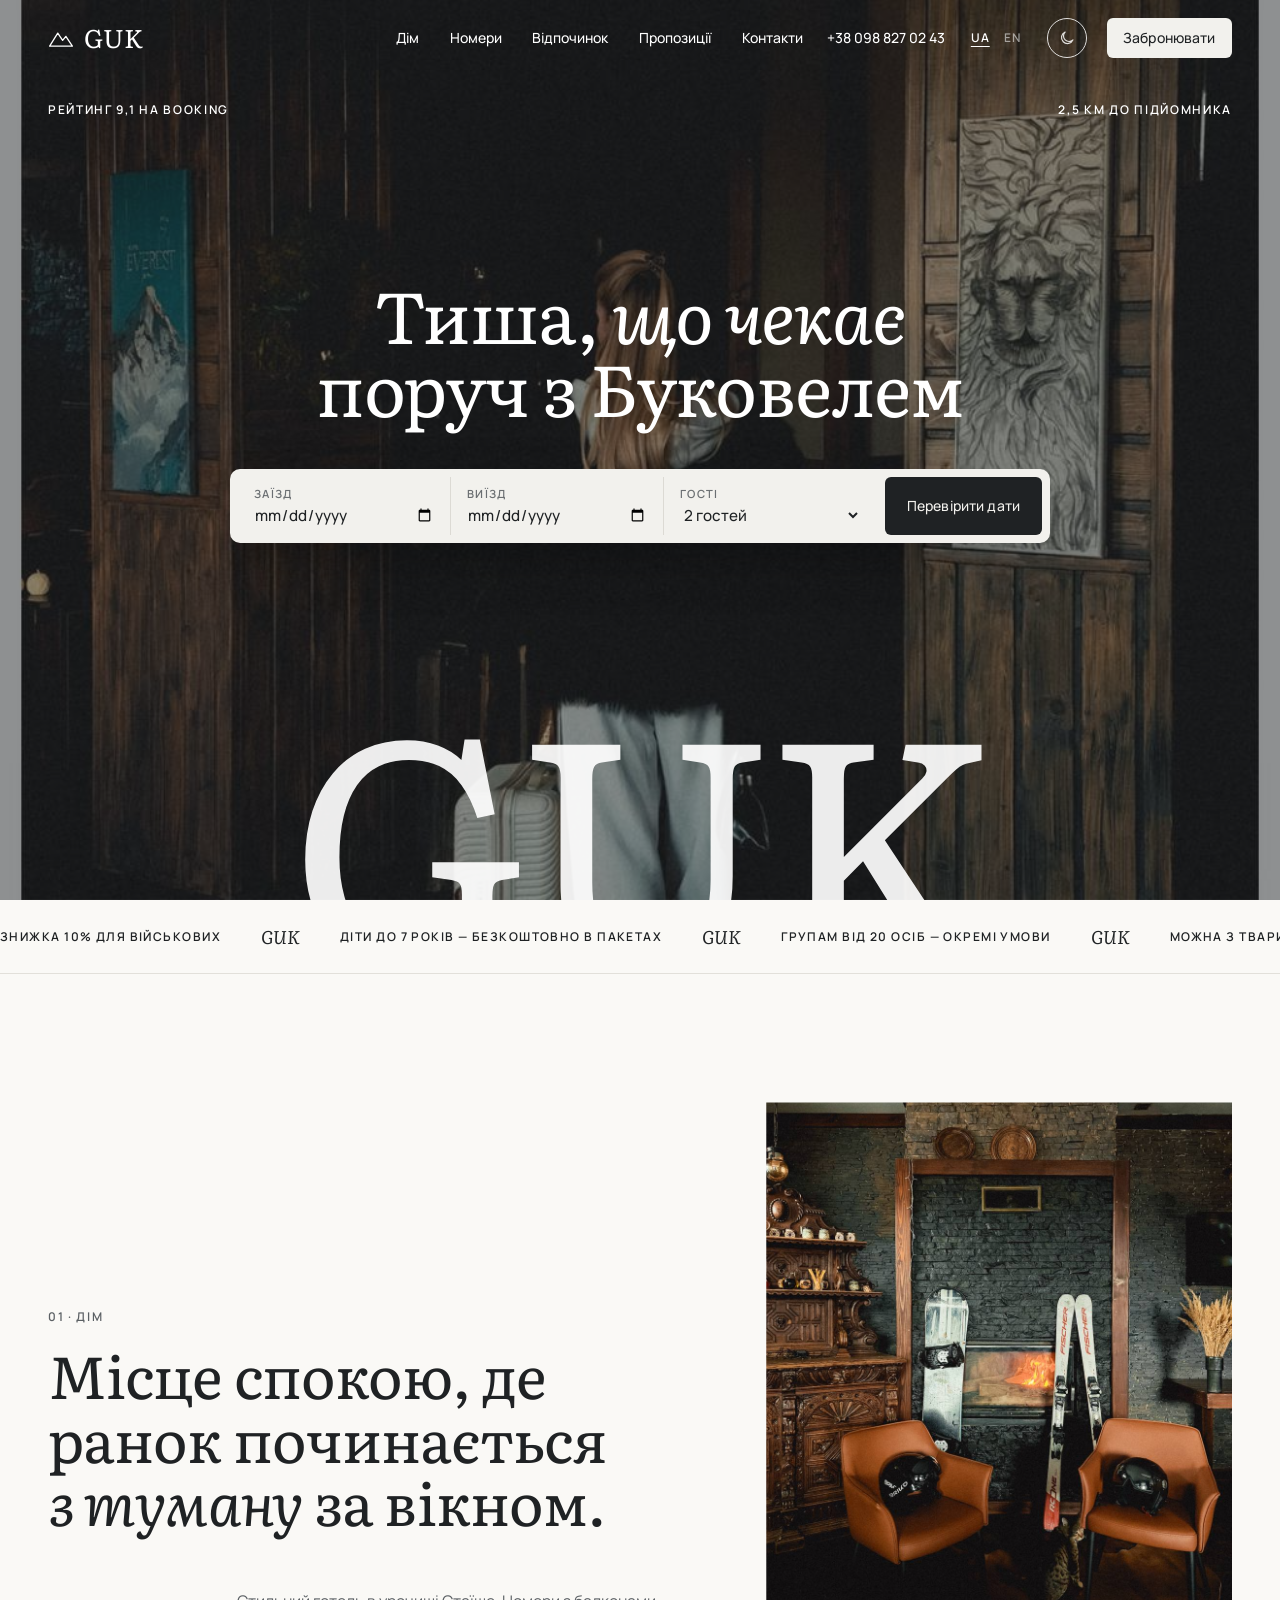
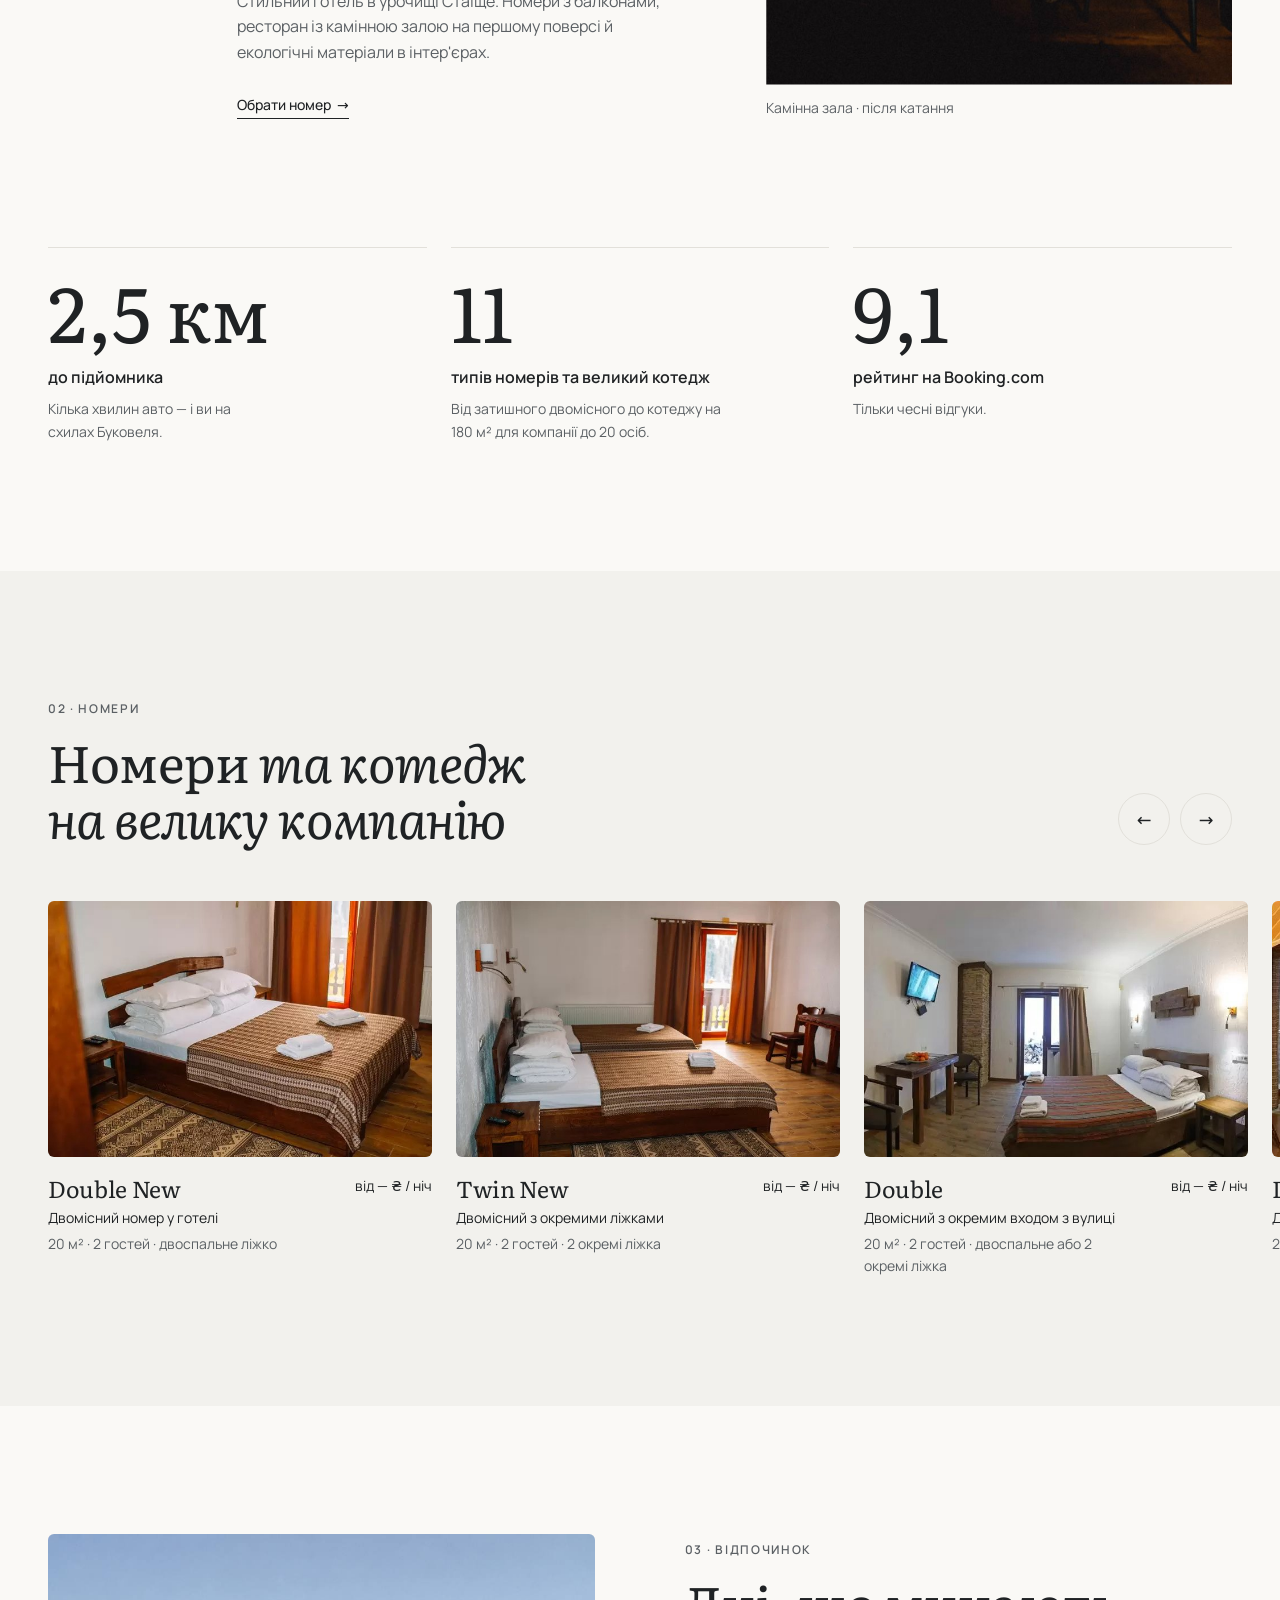
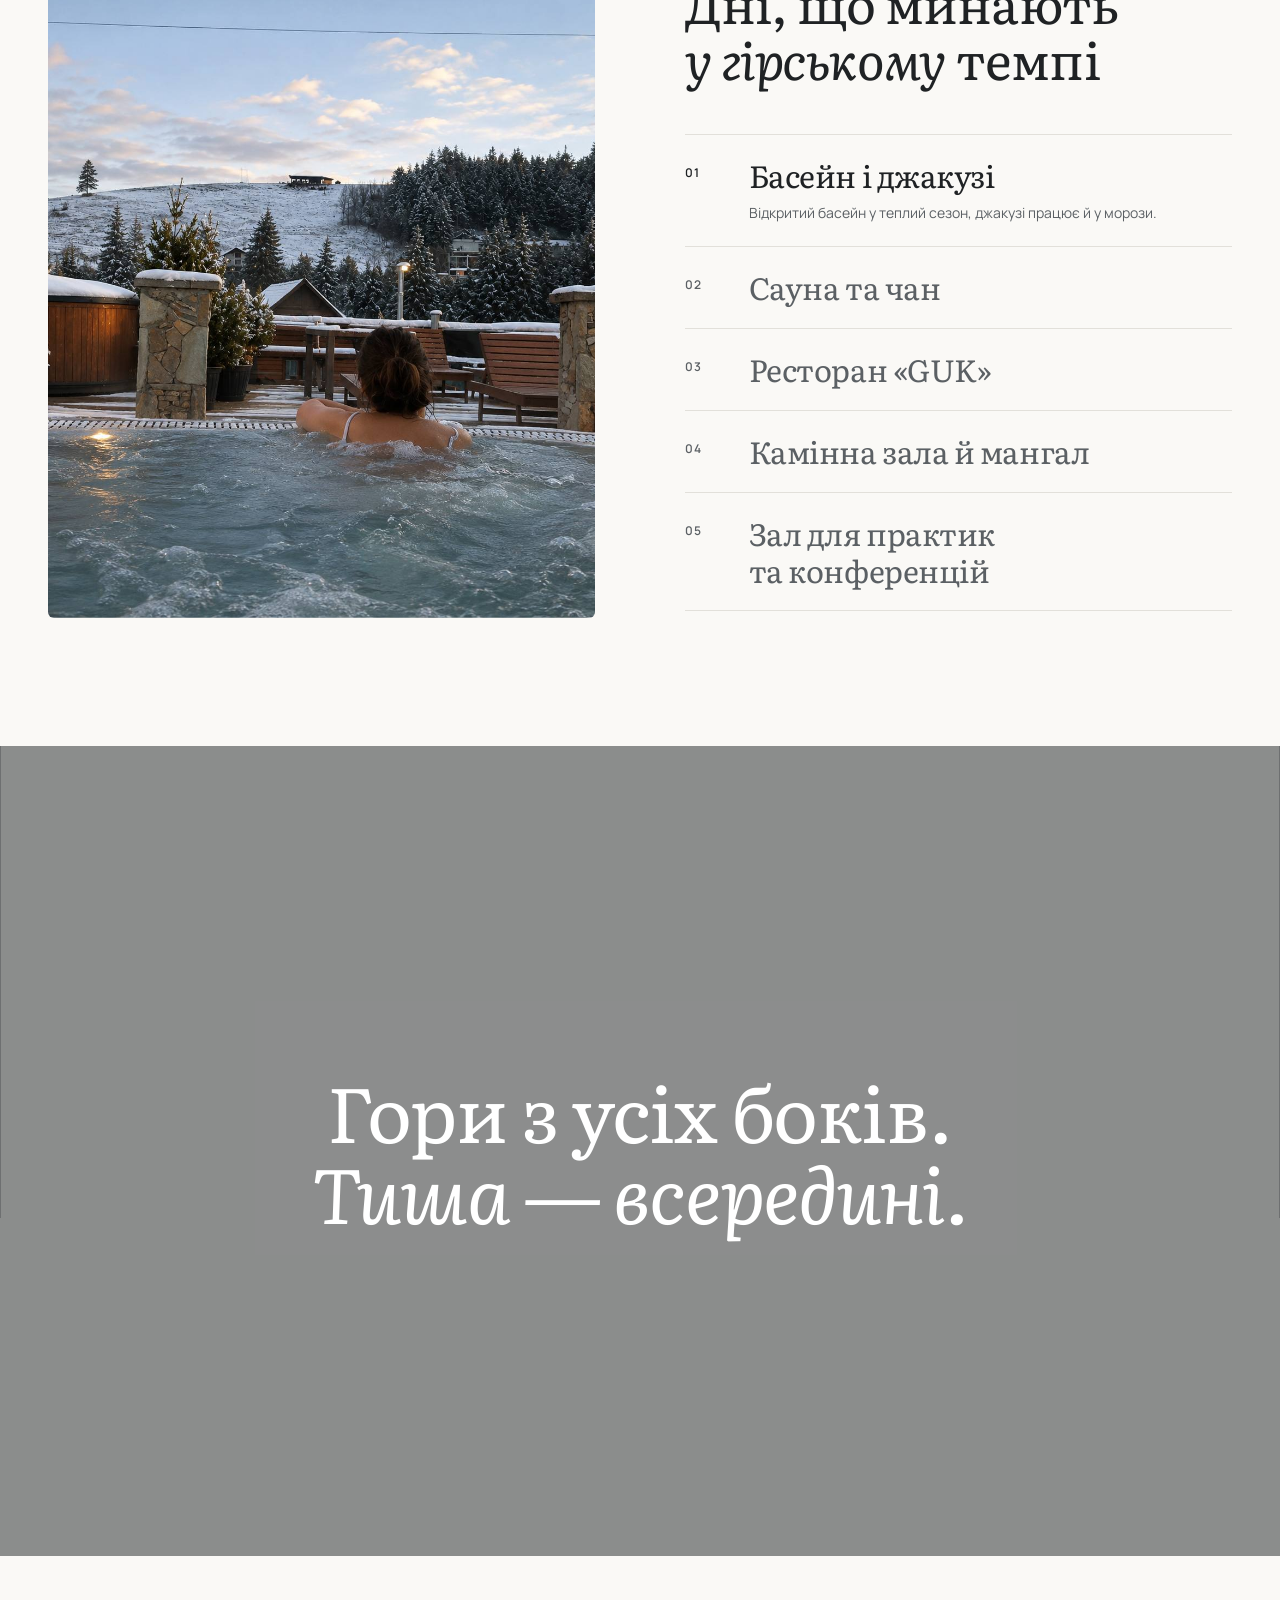
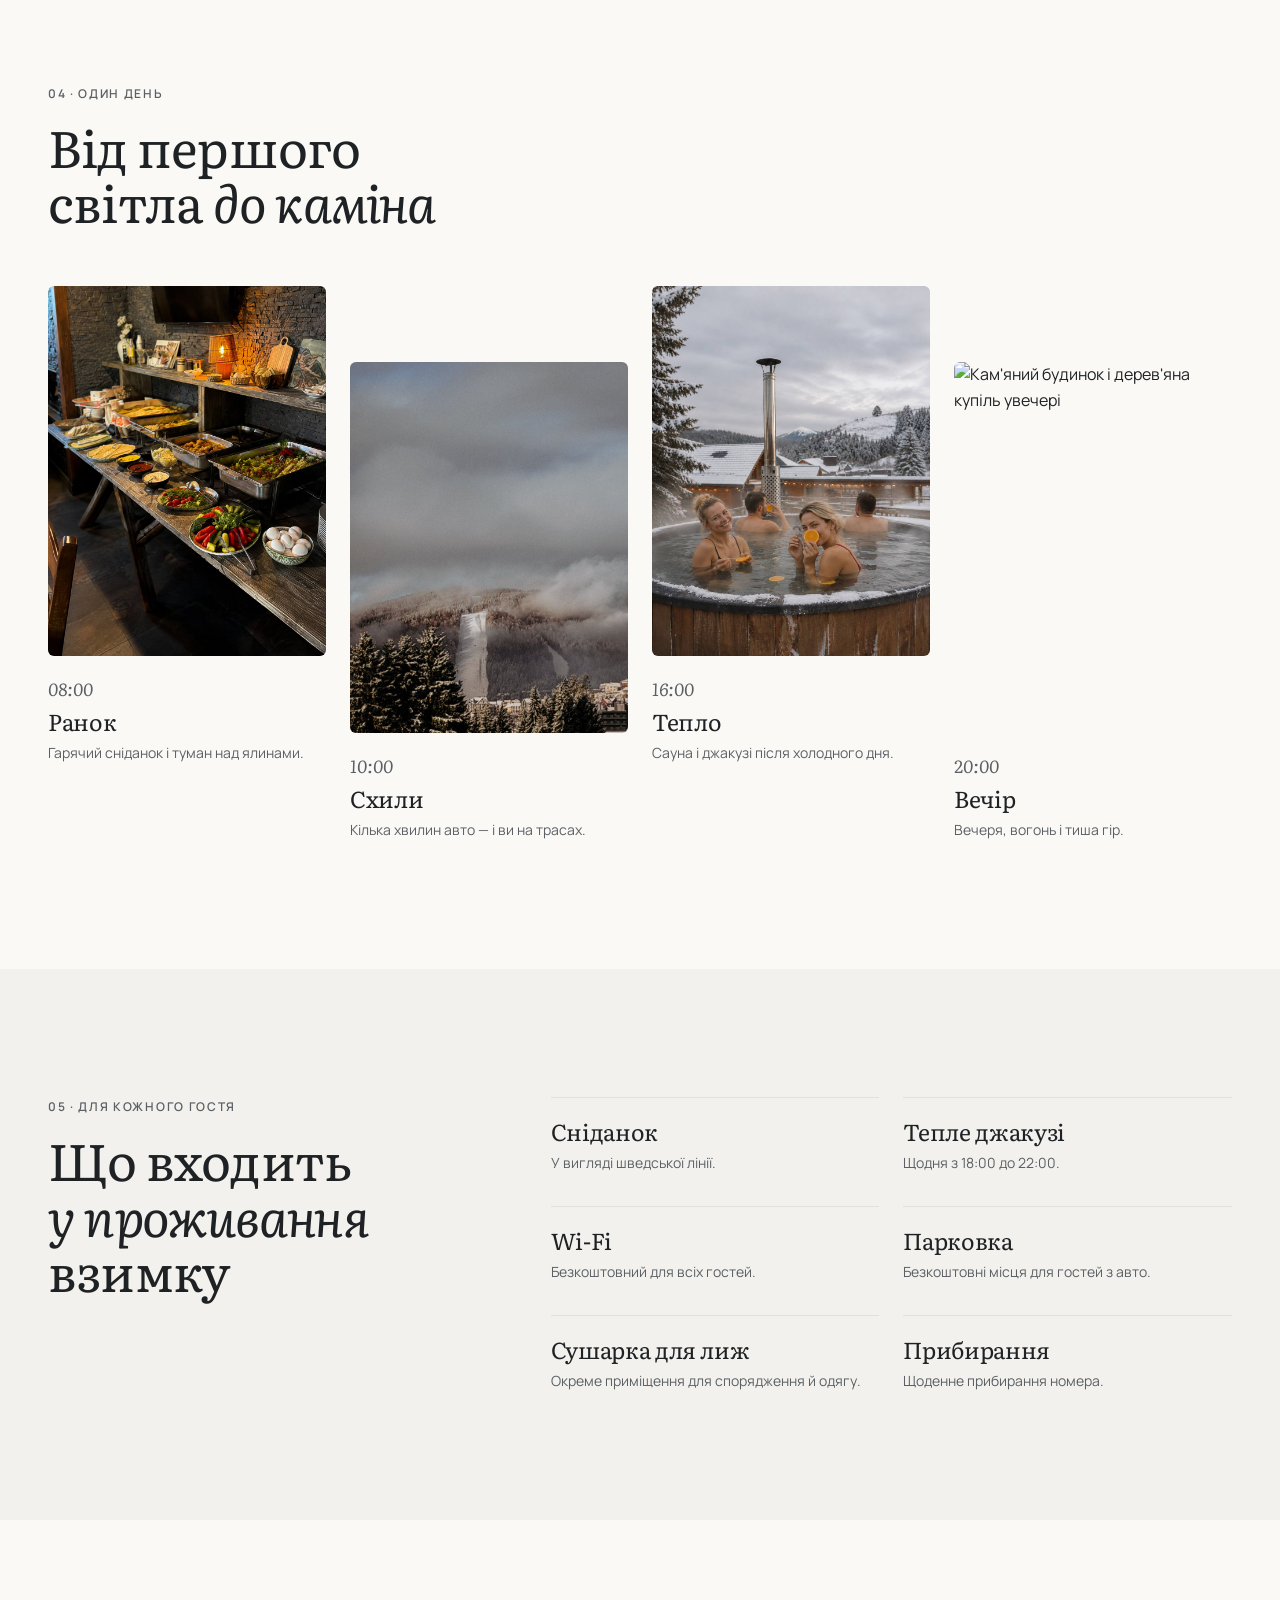
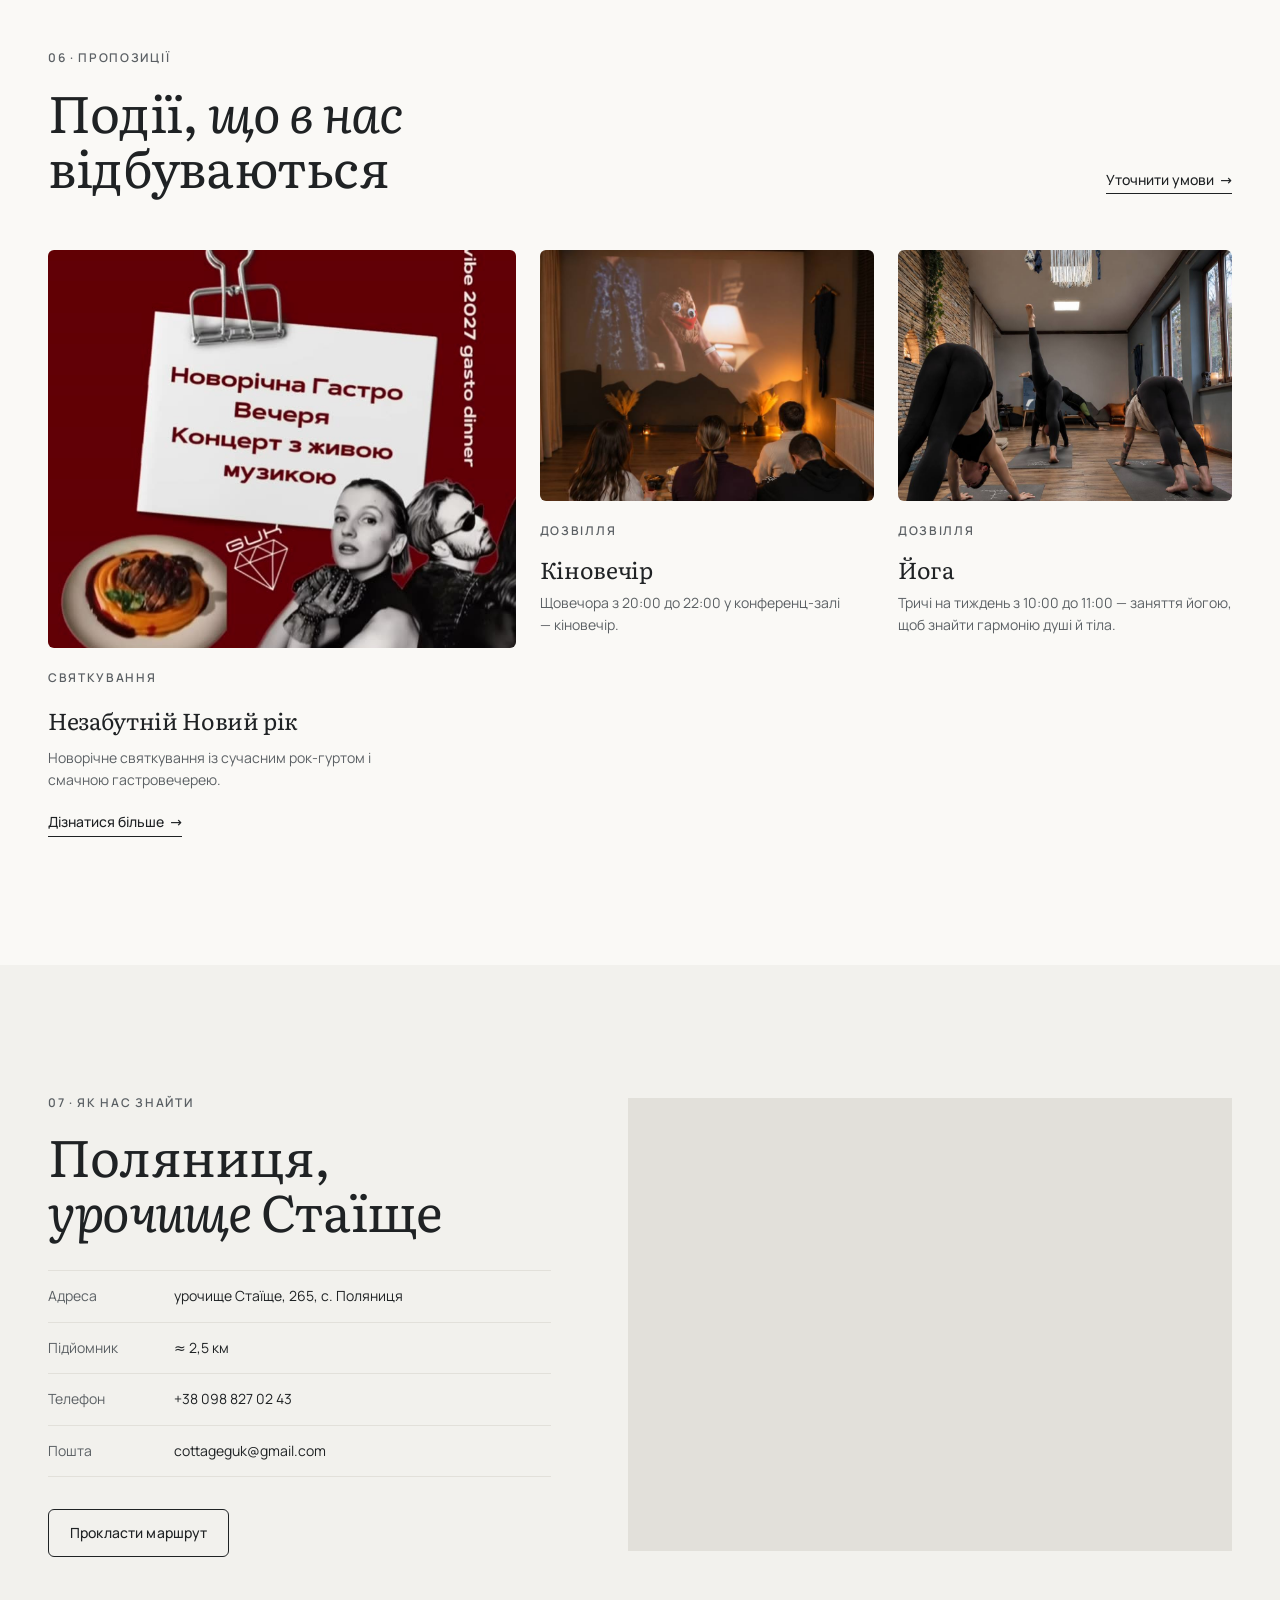
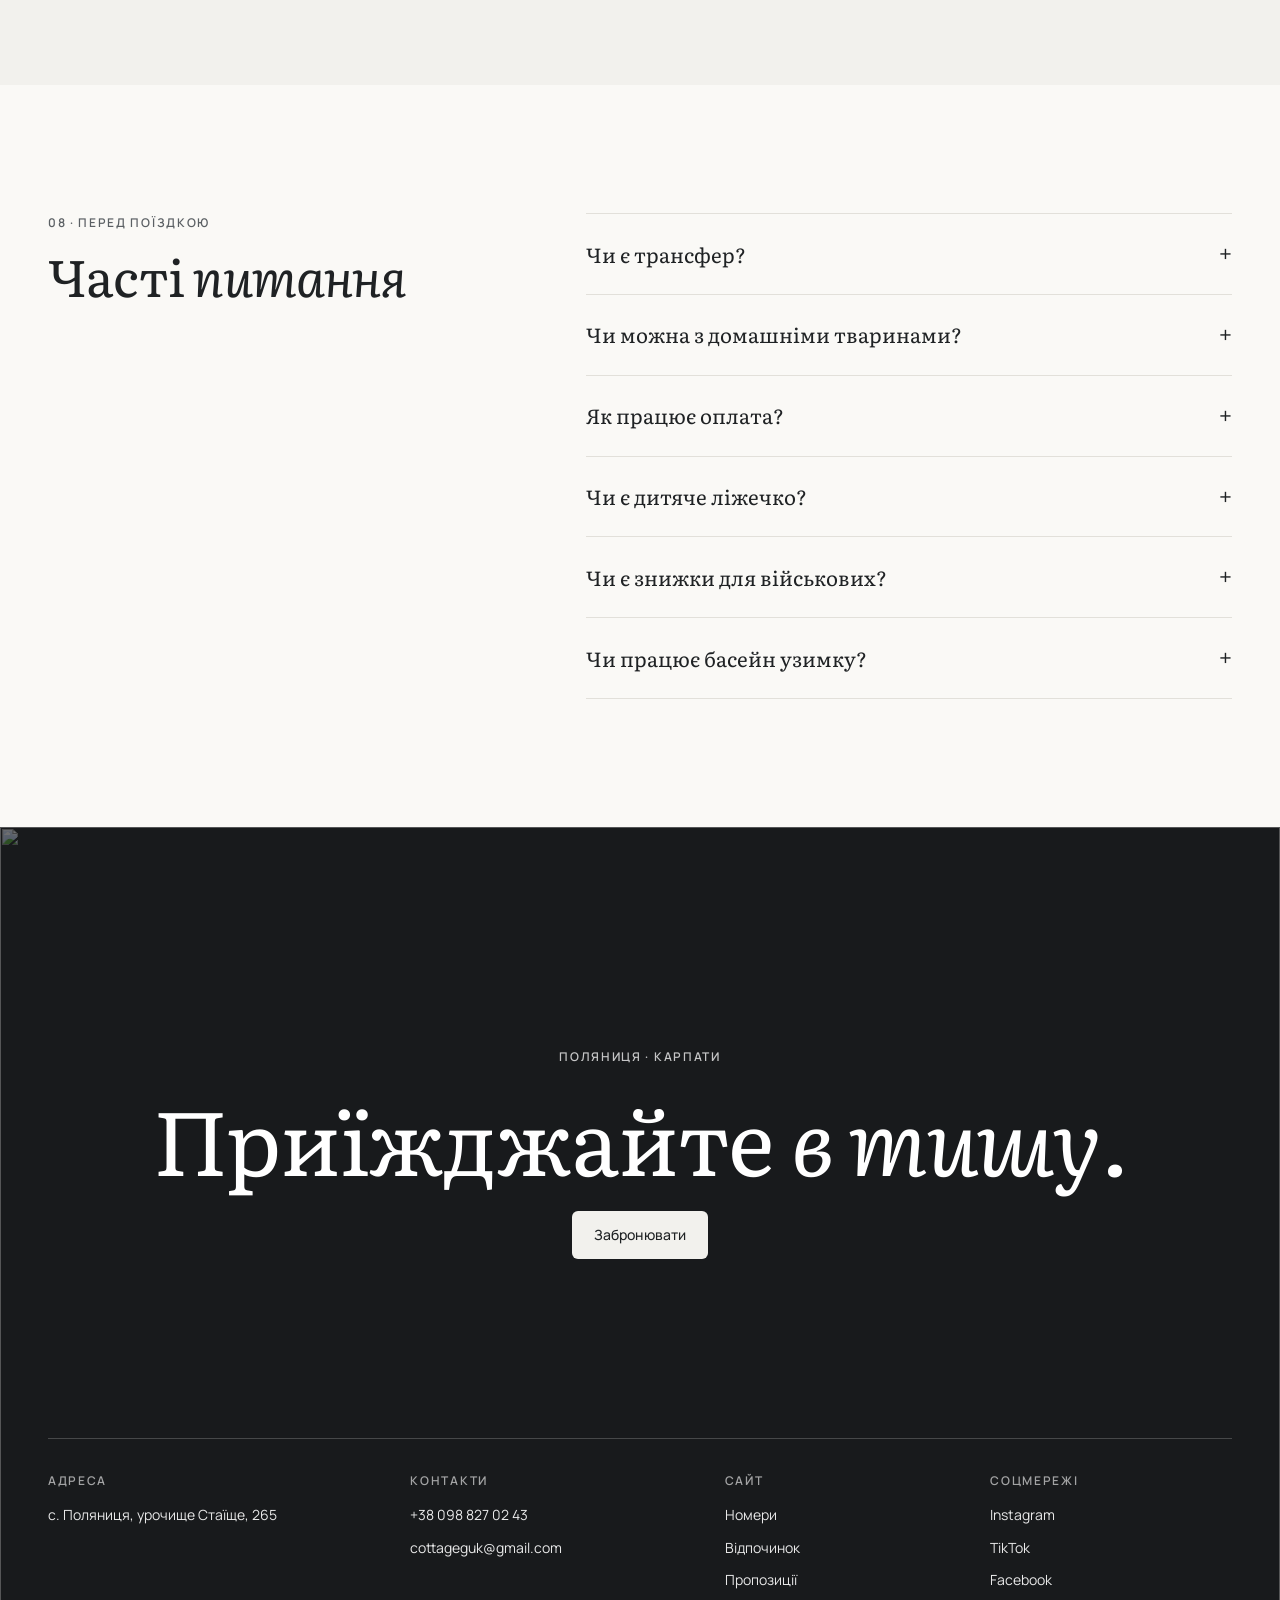
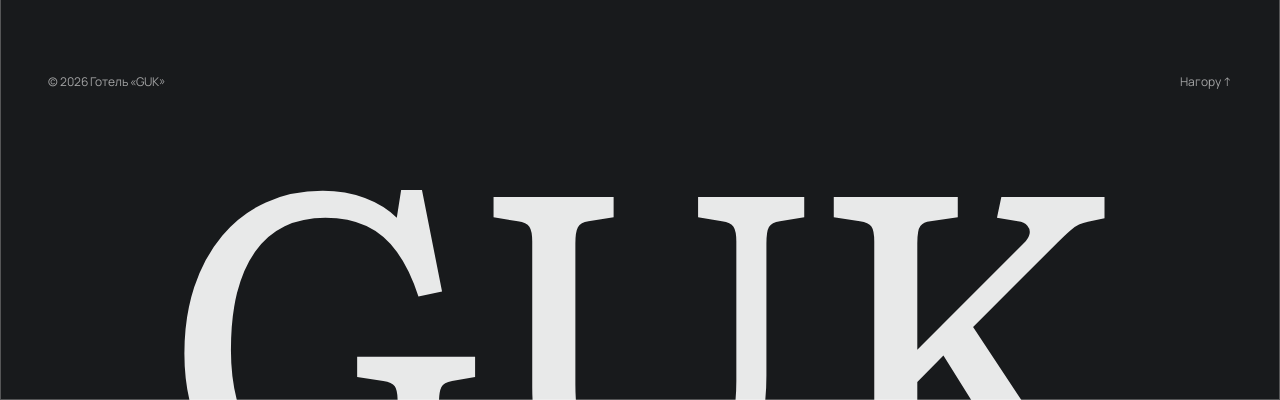
==== index.html @ 8448632e "Відео Нового року як гіфка, виправлено «Відпочинок» на телефоні - NewYear.MOV (1,5 МБ, зі звуком) → " ====
<!doctype html>
<html lang="uk">
<head>
  <meta charset="utf-8">
  <meta name="viewport" content="width=device-width, initial-scale=1">
  <title>Готель «Гук» — номери та котеджі за 1 км від Буковелю</title>
  <meta name="description" content="Готель і котеджі в Поляниці, за кілометр від підйомників Буковеля. Ресторан карпатської кухні, басейн, сауна, джакузі, мангальна зона.">

  <!-- Мовні версії сторінки (для Google) -->
  <link rel="alternate" hreflang="uk" href="index.html">
  <link rel="alternate" hreflang="en" href="en/index.html">

  <!-- Стилі підключаються в такому порядку:
       шрифти → змінні → база → компоненти → шапка → секції головної → футер -->
  <link rel="stylesheet" href="css/fonts.css">
  <link rel="stylesheet" href="css/variables.css">
  <link rel="stylesheet" href="css/base.css">
  <link rel="stylesheet" href="css/components.css">
  <link rel="stylesheet" href="css/header.css">
  <link rel="stylesheet" href="css/home.css">
  <link rel="stylesheet" href="css/footer.css">

  <script src="js/main.js" defer></script>

  <!-- Тема вмикається ДО відмальовки сторінки, щоб не було «спалаху»
       світлої теми при відкритті в темній. Решта логіки — js/main.js -->
  <script>
    (function () {
      var saved = null;
      try { saved = localStorage.getItem("theme"); } catch (e) {}
      var prefersDark = window.matchMedia("(prefers-color-scheme: dark)").matches;
      if (saved === "dark" || (!saved && prefersDark)) {
        document.documentElement.setAttribute("data-theme", "dark");
      }
    })();
  </script>
</head>
<body>

  <!-- =====================================================
       00. ШАПКА САЙТУ
       Стилі: css/header.css
       Логіка (прокрутка, мобільне меню): js/main.js
       ===================================================== -->
  <header class="header" id="header">
    <div class="container header__inner">

      <!-- Логотип -->
      <a class="logo" href="#top" aria-label="Готель GUK — на початок сторінки">
        <!-- Іконка: силует гір (можна замінити на справжній логотип) -->
        <svg viewBox="0 0 32 32" fill="none" stroke="currentColor" stroke-width="1.6" aria-hidden="true">
          <path d="M2 26 L12 10 L18 19 L22 14 L30 26 Z" stroke-linejoin="round"/>
        </svg>
        <span>GUK</span>
      </a>

      <!-- Навігація (десктоп) -->
      <nav class="nav" aria-label="Головне меню">
        <ul class="nav__list">
          <li><a class="nav__link" href="#about">Дім</a></li>
          <li><a class="nav__link" href="#rooms">Номери</a></li>
          <li><a class="nav__link" href="#experiences">Відпочинок</a></li>
          <li><a class="nav__link" href="#packages">Пропозиції</a></li>
          <li><a class="nav__link" href="#location">Контакти</a></li>
        </ul>
      </nav>

      <!-- Дії справа -->
      <div class="header__actions">
        <a class="header__phone" href="tel:+380988270243">+38 098 827 02 43</a>

        <!-- Перемикач мови (стилі: header.css → «Перемикач мови») -->
        <nav class="lang-switch" aria-label="Мова сайту">
          <a href="index.html" aria-current="true" lang="uk">UA</a>
          <a href="en/index.html" lang="en">EN</a>
        </nav>

        <!-- Перемикач теми (стилі: header.css → «Перемикач теми») -->
        <button class="theme-toggle" type="button" aria-label="Увімкнути темну тему" aria-pressed="false"
                data-label-dark="Увімкнути темну тему" data-label-light="Увімкнути світлу тему">
          <!-- Місяць: видно у світлій темі -->
          <svg class="theme-toggle__moon" viewBox="0 0 24 24" fill="none" stroke="currentColor" stroke-width="1.6" stroke-linecap="round" stroke-linejoin="round" aria-hidden="true">
            <path d="M20 14.5A8 8 0 1 1 9.5 4a6.5 6.5 0 0 0 10.5 10.5Z"/>
          </svg>
          <!-- Сонце: видно в темній темі -->
          <svg class="theme-toggle__sun" viewBox="0 0 24 24" fill="none" stroke="currentColor" stroke-width="1.6" stroke-linecap="round" aria-hidden="true">
            <circle cx="12" cy="12" r="4"/>
            <path d="M12 2v2M12 20v2M2 12h2M20 12h2M4.9 4.9l1.4 1.4M17.7 17.7l1.4 1.4M4.9 19.1l1.4-1.4M17.7 6.3l1.4-1.4"/>
          </svg>
        </button>

        <a class="btn btn--small btn--book" href="https://book-guk.otelms.com" target="_blank" rel="noopener">Забронювати</a>
        <button class="menu-toggle" type="button" aria-expanded="false" aria-controls="menu">
          <span class="menu-toggle__icon" aria-hidden="true"></span>
          <span class="menu-toggle__text">Меню</span>
        </button>
      </div>

    </div>
  </header>

    <!-- Мобільне меню (відкривається кнопкою «Меню») -->
  <div class="menu" id="menu" aria-hidden="true">
    <div class="menu__top">
      <span class="logo">GUK</span>
      <button class="menu__close" type="button">Закрити ✕</button>
    </div>
    <ul class="menu__list">
      <li><a href="#about">Про нас</a></li>
      <li><a href="#rooms">Номери</a></li>
      <li><a href="#experiences">Відпочинок</a></li>
      <li><a href="#packages">Події</a></li>
      <li><a href="#location">Контакти</a></li>
    </ul>
    <div class="menu__footer">
      <nav class="lang-switch lang-switch--menu" aria-label="Мова сайту">
        <a href="index.html" aria-current="true" lang="uk">Українська</a>
        <a href="en/index.html" lang="en">English</a>
      </nav>
      <a href="tel:+380988270243">+38 098 827 02 43</a>
      <a href="mailto:cottageguk@gmail.com">cottageguk@gmail.com</a>
      <a class="btn btn--light" href="https://book-guk.otelms.com" target="_blank" rel="noopener">Забронювати номер</a>
    </div>
  </div>


  <!--
    ФОТО
    Зараз фото — тимчасові, з безкоштовного фотобанку Unsplash
    (ліцензія дозволяє використання на сайті). Вони підвантажуються
    за посиланням. Коли будуть власні фото — покладіть їх у папку
    images/ і замініть src="https://images.unsplash.com/..." на
    src="images/назва.jpg".
  -->

  <main id="top">

    <!-- =====================================================
         01. HERO — головний екран
         Стилі: css/home.css → «01. HERO»
         • фото повільно наближається (анімація heroZoom)
         • величезне слово «ГУК» внизу (як у Hotellia)
         • панель вибору дат (як у NOIRÉ)
         ===================================================== -->
    <section class="hero">
      <div class="hero__media">
    <img
        class="hero__bg photo"
        src="./images/hero/main.jpg"
        alt="Готель GUK у Карпатах"
        fetchpriority="high"
      >
      </div>

      <div class="container hero__inner">

        <!-- Верхній рядок: дві короткі фрази по краях -->
        <div class="hero__top">
          <p class="hero__kicker reveal">Рейтинг 9,1 на Booking</p>
          <p class="hero__kicker hero__kicker--right reveal">2,5 км до підйомника</p>
        </div>

        <!-- Головний текст -->
        <div class="hero__content">
          <h1 class="hero__title reveal">Тиша, <em>що чекає</em> поруч з&nbsp;Буковелем</h1>

          <!-- Панель бронювання. Кнопка веде на систему бронювання готелю.
               TODO: якщо otelms підтримує параметри дат у посиланні —
               підключити їх у js/main.js (пункт 6). -->
          <form class="booking-bar reveal" action="https://book-guk.otelms.com" target="_blank">
            <label class="booking-bar__field">
              <span>Заїзд</span>
              <input type="date" name="checkin">
            </label>
            <label class="booking-bar__field">
              <span>Виїзд</span>
              <input type="date" name="checkout">
            </label>
            <label class="booking-bar__field">
              <span>Гості</span>
              <select name="guests">
                <option>1 гість</option>
                <option selected>2 гостей</option>
                <option>3 гостей</option>
                <option>4 гостей</option>
                <option>5+ гостей</option>
              </select>
            </label>
            <button class="btn btn--dark booking-bar__submit" type="submit">Перевірити дати</button>
          </form>
        </div>

      </div>

      <!-- Величезне слово-логотип унизу екрана -->
      <p class="hero__wordmark" aria-hidden="true">GUK</p>
    </section>


    <!-- =====================================================
         02. БІГУЧИЙ РЯДОК — пропозиції
         Стилі: css/home.css → «02. БІГУЧИЙ РЯДОК»
         Вміст продубльовано двічі для безшовної анімації.
         ===================================================== -->
    <div class="ticker" aria-label="Пропозиції готелю">
      <div class="ticker__track">
        <ul class="ticker__group">
          <li>Знижка 10% для військових</li>
          <li>Діти до 7 років — безкоштовно в пакетах</li>
          <li>Групам від 20 осіб — окремі умови</li>
          <li>Можна з тваринами</li>
        </ul>
        <ul class="ticker__group" aria-hidden="true">
          <li>Знижка 10% для військових</li>
          <li>Діти до 7 років — безкоштовно в пакетах</li>
          <li>Групам від 20 осіб — окремі умови</li>
          <li>Можна з тваринами</li>
        </ul>
      </div>
    </div>


    <!-- =====================================================
         03. ДІМ — великий заголовок + фото з підписом + цифри
         Стилі: css/home.css → «03. ДІМ»
         TODO: коротка історія готелю, імена власників.
         ===================================================== -->
    <section class="about section" id="about">
      <div class="container">

        <div class="about__grid">
          <div class="about__text">
            <span class="label reveal">01 · Дім</span>
            <h2 class="about__title reveal">Місце спокою, де ранок починається <em>з туману</em> за вікном.</h2>
            <div class="about__copy reveal">
              <p>
                Стильний готель в урочищі Стаїще. Номери
                з балконами, ресторан із камінною залою на першому поверсі й
                екологічні матеріали в інтер'єрах.
              </p>
              <a class="link-arrow" href="#rooms">Обрати номер</a>
            </div>
          </div>

          <figure class="about__figure reveal reveal--image">
            <img class="photo" src="./images/about/fireplace-hall.jpg" alt="Камінна зала з кріслами й лижним спорядженням" loading="lazy">
            <figcaption>Камінна зала · після катання</figcaption>
          </figure>
        </div>

        <!-- Цифри з описом (як у NOIRÉ) -->
        <dl class="stats">
          <div class="stats__item reveal">
            <dd>2,5 км</dd>
            <dt>до підйомника</dt>
            <p>Кілька хвилин авто — і ви на схилах Буковеля.</p>
          </div>
          <div class="stats__item reveal">
            <dd>11</dd>
            <dt>типів номерів та великий котедж</dt>
            <p>Від затишного двомісного до котеджу на 180 м² для компанії до 20 осіб.</p>
          </div>
          <div class="stats__item reveal">
            <dd>9,1</dd>
            <dt>рейтинг на Booking.com</dt>
            <p>Тільки чесні відгуки.</p>
          </div>
        </dl>

      </div>
    </section>


    <!-- =====================================================
         04. НОМЕРИ — горизонтальна стрічка карток
         Стилі: css/home.css → «04. НОМЕРИ»
         Логіка (стрілки, перетягування мишею): js/main.js → пункт 7
         Щоб додати номер — скопіюйте <article class="room">.
         Фото кожного номера — в окремій папці images/rooms/назва-номера/:
         1.jpg — головне фото, 2.jpg — з'являється при наведенні.
         Описи взято зі старого сайту guk-polyanica.com.ua/rooms/
         TODO: вписати ціни.
         ===================================================== -->
    <section class="rooms section section--alt" id="rooms">
      <div class="container">
        <div class="section-head">
          <div>
            <span class="label reveal">02 · Номери</span>
            <h2 class="reveal">Номери <em>та котедж на велику компанію</em></h2>
          </div>
          <div class="rooms__nav reveal">
            <button class="round-btn" type="button" data-rooms-prev aria-label="Попередній номер">←</button>
            <button class="round-btn" type="button" data-rooms-next aria-label="Наступний номер">→</button>
          </div>
        </div>
      </div>

      <div class="rooms__track" data-rooms-track tabindex="0" aria-label="Номери — гортайте вбік">

        <!-- Номер: Double New · фото: images/rooms/double-new/ -->
        <article class="room">
          <div class="room__media">
            <img class="photo" src="./images/rooms/double-new/1.jpg" alt="Двомісний номер з двоспальним ліжком" loading="lazy">
            <img class="photo room__photo-alt" src="./images/rooms/double-new/2.jpg" alt="" loading="lazy">
          </div>
          <div class="room__body">
            <h3>Double New</h3>
            <p class="room__desc">Двомісний номер у готелі</p>
            <p class="room__meta">20 м² · 2 гостей · двоспальне ліжко</p>
            <p class="room__price">від — ₴ / ніч</p>
          </div>
        </article>

        <!-- Номер: Twin New · фото: images/rooms/twin-new/ -->
        <article class="room">
          <div class="room__media">
            <img class="photo" src="./images/rooms/twin-new/1.jpg" alt="Номер із двома окремими ліжками" loading="lazy">
            <img class="photo room__photo-alt" src="./images/rooms/twin-new/2.jpg" alt="" loading="lazy">
          </div>
          <div class="room__body">
            <h3>Twin New</h3>
            <p class="room__desc">Двомісний з окремими ліжками</p>
            <p class="room__meta">20 м² · 2 гостей · 2 окремі ліжка</p>
            <p class="room__price">від — ₴ / ніч</p>
          </div>
        </article>

        <!-- Номер: Double · фото: images/rooms/double/ -->
        <article class="room">
          <div class="room__media">
            <img class="photo" src="./images/rooms/double/1.jpg" alt="Двомісний номер з виходом на вулицю" loading="lazy">
            <img class="photo room__photo-alt" src="./images/rooms/double/2.jpg" alt="" loading="lazy">
          </div>
          <div class="room__body">
            <h3>Double</h3>
            <p class="room__desc">Двомісний з окремим входом з вулиці</p>
            <p class="room__meta">20 м² · 2 гостей · двоспальне або 2 окремі ліжка</p>
            <p class="room__price">від — ₴ / ніч</p>
          </div>
        </article>

        <!-- Номер: Double Cottage · фото: images/rooms/double-cottage/ -->
        <article class="room">
          <div class="room__media">
            <img class="photo" src="./images/rooms/double-cottage/1.jpg" alt="Дерев'яний двомісний номер у котеджі" loading="lazy">
            <img class="photo room__photo-alt" src="./images/rooms/double-cottage/2.jpg" alt="" loading="lazy">
          </div>
          <div class="room__body">
            <h3>Double Cottage</h3>
            <p class="room__desc">Двомісний номер у котеджі</p>
            <p class="room__meta">20 м² · 2 гостей · дерев'яний інтер'єр</p>
            <p class="room__price">від — ₴ / ніч</p>
          </div>
        </article>

        <!-- Номер: Triple New · фото: images/rooms/triple-new/ -->
        <article class="room">
          <div class="room__media">
            <img class="photo" src="./images/rooms/triple-new/1.jpg" alt="Тримісний номер з балконом" loading="lazy">
            <img class="photo room__photo-alt" src="./images/rooms/triple-new/2.jpg" alt="" loading="lazy">
          </div>
          <div class="room__body">
            <h3>Triple New</h3>
            <p class="room__desc">Тримісний номер з балконом</p>
            <p class="room__meta">25 м² · 3 гостей · балкон</p>
            <p class="room__price">від — ₴ / ніч</p>
          </div>
        </article>

        <!-- Номер: Family Room · фото: images/rooms/family/ -->
        <article class="room">
          <div class="room__media">
            <img class="photo" src="./images/rooms/family/1.jpg" alt="Сімейний номер із двох кімнат" loading="lazy">
            <img class="photo room__photo-alt" src="./images/rooms/family/2.jpg" alt="" loading="lazy">
          </div>
          <div class="room__body">
            <h3>Family Room</h3>
            <p class="room__desc">Дві кімнати й балкон — для сім'ї</p>
            <p class="room__meta">43 м² · 4 гостей · 2 кімнати</p>
            <p class="room__price">від — ₴ / ніч</p>
          </div>
        </article>

        <!-- Номер: Duplex · фото: images/rooms/duplex/ -->
        <article class="room">
          <div class="room__media">
            <img class="photo" src="./images/rooms/duplex/1.jpg" alt="Дворівневий номер зі сходами" loading="lazy">
            <img class="photo room__photo-alt" src="./images/rooms/duplex/2.jpg" alt="" loading="lazy">
          </div>
          <div class="room__body">
            <h3>Duplex</h3>
            <p class="room__desc">Дворівневий номер</p>
            <p class="room__meta">45–50 м² · 4 гостей · 2 поверхи</p>
            <p class="room__price">від — ₴ / ніч</p>
          </div>
        </article>

        <!-- Номер: Quadruple · фото: images/rooms/quadruple/ -->
        <article class="room">
          <div class="room__media">
            <img class="photo" src="./images/rooms/quadruple/1.jpg" alt="Чотиримісний номер із двома двоспальними ліжками" loading="lazy">
            <img class="photo room__photo-alt" src="./images/rooms/quadruple/2.jpg" alt="" loading="lazy">
          </div>
          <div class="room__body">
            <h3>Quadruple</h3>
            <p class="room__desc">Однокімнатний чотиримісний</p>
            <p class="room__meta">20 м² · 4 гостей · 2 двоспальні ліжка</p>
            <p class="room__price">від — ₴ / ніч</p>
          </div>
        </article>

        <!-- Номер: Люкс із каміном · фото: images/rooms/suite-fireplace/ -->
        <article class="room">
          <div class="room__media">
            <img class="photo" src="./images/rooms/suite-fireplace/1.jpg" alt="Камін у люксі" loading="lazy">
            <img class="photo room__photo-alt" src="./images/rooms/suite-fireplace/2.jpg" alt="" loading="lazy">
          </div>
          <div class="room__body">
            <h3>Люкс із каміном</h3>
            <p class="room__desc">Дві спальні й хол із каміном у котеджі</p>
            <p class="room__meta">55 м² · 4 гостей · 3 кімнати</p>
            <p class="room__price">від — ₴ / ніч</p>
          </div>
        </article>

        <!-- Номер: Мансардний · фото: images/rooms/attic/ -->
        <article class="room">
          <div class="room__media">
            <img class="photo" src="./images/rooms/attic/1.jpg" alt="Мансардний номер з дерев'яними стінами" loading="lazy">
            <img class="photo room__photo-alt" src="./images/rooms/attic/2.jpg" alt="" loading="lazy">
          </div>
          <div class="room__body">
            <h3>Мансардний</h3>
            <p class="room__desc">Затишний номер під дахом котеджу</p>
            <p class="room__meta">20 м² · 4 гостей · 2 двоспальні ліжка</p>
            <p class="room__price">від — ₴ / ніч</p>
          </div>
        </article>

        <!-- Номер: Котедж повністю · фото: images/rooms/cottage/ -->
        <article class="room">
          <div class="room__media">
            <img class="photo" src="./images/rooms/cottage/1.jpg" alt="Кімната в котеджі" loading="lazy">
            <img class="photo room__photo-alt" src="./images/rooms/cottage/2.jpg" alt="" loading="lazy">
          </div>
          <div class="room__body">
            <h3>Котедж повністю</h3>
            <p class="room__desc">Цілий котедж із кухнею та каміном</p>
            <p class="room__meta">180 м² · до 20 гостей · 8 кімнат</p>
            <p class="room__price">від — ₴ / ніч</p>
          </div>
        </article>

      </div>
    </section>


    <!-- =====================================================
         05. ВІДПОЧИНОК — список зліва, велике фото справа
         Наведіть / натисніть на пункт — фото змінюється (як у NOIRÉ).
         Стилі: css/home.css → «05. ВІДПОЧИНОК»
         Логіка: js/main.js → пункт 8
         ===================================================== -->
    <section class="experiences section" id="experiences">
      <div class="container experiences__grid">

        <!-- Фото: усі лежать стопкою, видно лише активне -->
        <div class="experiences__media reveal reveal--image">
          <img class="photo photo--bottom is-active" data-exp-image="0" src="./images/rest/jacuzzi.jpg" alt="Гість у джакузі на терасі з видом на гори" loading="lazy">
          <img class="photo" data-exp-image="1" src="./images/rest/sauna.jpg" alt="Дерев'яна сауна з теплим світлом" loading="lazy">
          <img class="photo photo--bottom" data-exp-image="2" src="./images/rest/restaurant.jpg" alt="Святково накритий стіл у ресторані" loading="lazy">
          <img class="photo" data-exp-image="3" src="./images/rest/fireplace-evening.jpg" alt="Вечір із гітарою біля каміна" loading="lazy">
          <img class="photo" data-exp-image="4" src="./images/leisure/yoga.jpg" alt="Зал для практик і конференцій" loading="lazy">
        </div>

        <div class="experiences__content">
          <span class="label reveal">03 · Відпочинок</span>
          <h2 class="reveal">Дні, що минають <em>у гірському</em> темпі</h2>

          <ol class="experiences__list">
            <li class="exp is-active reveal" data-exp="0" tabindex="0">
              <span class="exp__num">01</span>
              <div>
                <h3>Басейн і джакузі</h3>
                <p>Відкритий басейн у теплий сезон, джакузі працює й у морози.</p>
              </div>
            </li>
            <li class="exp reveal" data-exp="1" tabindex="0">
              <span class="exp__num">02</span>
              <div>
                <h3>Сауна та чан</h3>
                <p>Глибоке тепло, коли за вікном мінус.</p>
              </div>
            </li>
            <li class="exp reveal" data-exp="2" tabindex="0">
              <span class="exp__num">03</span>
              <div>
                <h3>Ресторан «GUK»</h3>
                <p>Авторська кухня в карпатському стилі на першому поверсі готелю.</p>
              </div>
            </li>
            <li class="exp reveal" data-exp="3" tabindex="0">
              <span class="exp__num">04</span>
              <div>
                <h3>Камінна зала й мангал</h3>
                <p>Вечори біля вогню — всередині чи на свіжому повітрі.</p>
              </div>
            </li>
             <li class="exp reveal" data-exp="4" tabindex="0">
              <span class="exp__num">05</span>
              <div>
                <h3>Зал для практик та конференцій</h3>
                <p>Місце, де можна знайти гармонію з тілом і розумом.<br>Або провести тімбілдинг для вашого корпоративу.</p>
              </div>
            </li>
          </ol>
        </div>

      </div>
    </section>


    <!-- =====================================================
         06. ФОТО НА ВСЮ ШИРИНУ + цитата
         Фото «пливе» повільніше за сторінку (паралакс, js пункт 9).
         Стилі: css/home.css → «06. ПАНОРАМА»
         ===================================================== -->
    <section class="panorama">
      <img class="panorama__bg photo" data-parallax src="https://images.unsplash.com/photo-1718668691088-ad203aff1f3e?auto=format&fit=crop&crop=entropy&w=2400&h=1500&q=80" alt="" loading="lazy">
      <div class="container panorama__inner">
        <p class="panorama__quote reveal">Гори з усіх боків.<br><em>Тиша — всередині.</em></p>
      </div>
    </section>


    <!-- =====================================================
         07. ДЕНЬ У ГУКУ — таймлайн з фото
         Стилі: css/home.css → «07. ДЕНЬ»
         TODO: уточнити реальні години (сніданок, ресторан).
         ===================================================== -->
    <section class="day section" id="day">
      <div class="container">
        <div class="section-head">
          <div>
            <span class="label reveal">04 · Один день</span>
            <h2 class="reveal">Від першого світла <em>до каміна</em></h2>
          </div>
        </div>

        <ol class="day__grid">
          <li class="moment reveal">
            <div class="moment__media"><img class="photo" src="./images/day/breakfast.jpg" alt="Шведська лінія на сніданку" loading="lazy"></div>
            <span class="moment__time">08:00</span>
            <h3>Ранок</h3>
            <p>Гарячий сніданок і туман над ялинами.</p>
          </li>
          <li class="moment reveal">
            <div class="moment__media"><img class="photo" src="./images/day/ski-slopes.jpg" alt="Засніжені схили Буковеля в низьких хмарах" loading="lazy"></div>
            <span class="moment__time">10:00</span>
            <h3>Схили</h3>
            <p>Кілька хвилин авто — і ви на трасах.</p>
          </li>
          <li class="moment reveal">
            <div class="moment__media"><img class="photo" src="./images/day/hot-tub.jpg" alt="Дерев'яна купіль у лісі" loading="lazy"></div>
            <span class="moment__time">16:00</span>
            <h3>Тепло</h3>
            <p>Сауна і джакузі після холодного дня.</p>
          </li>
          <li class="moment reveal">
            <div class="moment__media"><img class="photo" src="https://images.unsplash.com/photo-1767463130670-88af6bb8f080?auto=format&fit=crop&w=800&q=80" alt="Кам'яний будинок і дерев'яна купіль увечері" loading="lazy"></div>
            <span class="moment__time">20:00</span>
            <h3>Вечір</h3>
            <p>Вечеря, вогонь і тиша гір.</p>
          </li>
        </ol>
      </div>
    </section>


    <!-- =====================================================
         08. ЩО ВХОДИТЬ У ПРОЖИВАННЯ
         Стилі: css/home.css → «08. ЩО ВХОДИТЬ»
         ===================================================== -->
    <section class="included section section--alt">
      <div class="container included__grid">
        <div>
          <span class="label reveal">05 · Для кожного гостя</span>
          <h2 class="reveal">Що входить <em>у проживання</em> взимку</h2>
        </div>
        <ul class="included__list">
          <li class="reveal"><h3>Сніданок</h3><p>У вигляді шведської лінії.</p></li>
          <li class="reveal"><h3>Тепле джакузі</h3><p>Щодня з 18:00 до 22:00.</p></li>
          <li class="reveal"><h3>Wi-Fi</h3><p>Безкоштовний для всіх гостей.</p></li>
          <li class="reveal"><h3>Парковка</h3><p>Безкоштовні місця для гостей з авто.</p></li>
          <li class="reveal"><h3>Сушарка для лиж</h3><p>Окреме приміщення для спорядження й одягу.</p></li>
          <li class="reveal"><h3>Прибирання</h3><p>Щоденне прибирання номера.</p></li>
        </ul>
      </div>
    </section>


    <!-- =====================================================
         09. ПРОПОЗИЦІЇ — одна велика + дві малі (як у NOIRÉ)
         Стилі: css/home.css → «09. ПРОПОЗИЦІЇ»
         TODO: перевірити актуальність цін і умов.
         ===================================================== -->
    <section class="packages section" id="packages">
      <div class="container">
        <div class="section-head">
          <div>
            <span class="label reveal">06 · Пропозиції</span>
            <h2 class="reveal">Події, <em>що в нас</em> відбуваються</h2>
          </div>
          <a class="link-arrow reveal" href="tel:+380988270243">Уточнити умови</a>
        </div>

        <div class="packages__grid">
          <article class="offer offer--big reveal">
            <div class="offer__media"><!-- Коротке відео грає як гіфка: без звуку, по колу, само.
                 Файл: images/leisure/new-year.mp4, кадр-заставка — new-year-poster.jpg -->
            <video class="photo" src="./images/leisure/new-year.mp4" poster="./images/leisure/new-year-poster.jpg"
                   autoplay muted loop playsinline preload="metadata" aria-label="Новорічне святкування в GUK"></video></div>
            <div class="offer__body">
              <span class="label">Святкування</span>
              <h3>Незабутній Новий рік</h3>
              <p>Новорічне святкування із сучасним рок-гуртом і смачною гастровечерею.</p>
              <a class="link-arrow" href="tel:+380988270243">Дізнатися більше</a>
            </div>
          </article>

          <article class="offer reveal">
            <div class="offer__media"><img class="photo" src="./images/leisure/movie-night.jpg" alt="Кіновечір у конференц-залі" loading="lazy"></div>
            <span class="label">Дозвілля</span>
            <h3>Кіновечір</h3>
            <p>Щовечора з 20:00 до 22:00 у конференц-залі — кіновечір.</p>
          </article>

          <article class="offer reveal">
            <div class="offer__media"><img class="photo" src="./images/leisure/yoga-2.jpg" alt="Заняття йогою" loading="lazy"></div>
            <span class="label">Дозвілля</span>
            <h3>Йога</h3>
            <p>Тричі на тиждень з 10:00 до 11:00 — заняття йогою, щоб знайти гармонію душі й тіла.</p>
          </article>
        </div>
      </div>
    </section>


    <!-- =====================================================
         10. ВІДГУКИ — шаблон (вимкнений до реальних відгуків)
         ===================================================== -->
    <!--
    <section class="reviews section section--alt">
      ...
    </section>
    -->


    <!-- =====================================================
         11. РОЗТАШУВАННЯ ТА КОНТАКТИ
         Стилі: css/home.css → «11. РОЗТАШУВАННЯ»
         TODO: додати час дороги від Яремче / Франківська.
         ===================================================== -->
    <section class="location section section--alt" id="location">
      <div class="container location__grid">

        <div class="location__text">
          <span class="label reveal">07 · Як нас знайти</span>
          <h2 class="reveal">Поляниця, <em>урочище</em> Стаїще</h2>

          <dl class="location__list reveal">
            <div><dt>Адреса</dt><dd>урочище Стаїще, 265, с. Поляниця</dd></div>
            <div><dt>Підйомник</dt><dd>≈ 2,5 км</dd></div>
            <div><dt>Телефон</dt><dd><a href="tel:+380988270243">+38 098 827 02 43</a></dd></div>
            <div><dt>Пошта</dt><dd><a href="mailto:cottageguk@gmail.com">cottageguk@gmail.com</a></dd></div>
          </dl>

          <a class="btn btn--outline reveal" href="https://www.google.com/maps/search/?api=1&query=%D0%93%D0%BE%D1%82%D0%B5%D0%BB%D1%8C+%D0%93%D1%83%D0%BA+%D0%9F%D0%BE%D0%BB%D1%8F%D0%BD%D0%B8%D1%86%D1%8F" target="_blank" rel="noopener">Прокласти маршрут</a>
        </div>

        <div class="location__map reveal reveal--image">
          <iframe
            title="Готель GUK на карті"
            src="https://maps.google.com/maps?q=%D0%93%D0%BE%D1%82%D0%B5%D0%BB%D1%8C+%D0%93%D1%83%D0%BA+%D0%9F%D0%BE%D0%BB%D1%8F%D0%BD%D0%B8%D1%86%D1%8F&z=13&output=embed"
            loading="lazy"
            referrerpolicy="no-referrer-when-downgrade"></iframe>
        </div>

      </div>
    </section>


    <!-- =====================================================
         12. ЧАСТІ ПИТАННЯ
         Стилі: css/home.css → «12. ПИТАННЯ»
         ===================================================== -->
    <section class="faq section">
      <div class="container faq__grid">
        <div>
          <span class="label reveal">08 · Перед поїздкою</span>
          <h2 class="reveal">Часті <em>питання</em></h2>
        </div>
        <div class="faq__list reveal">
          <details class="faq__item">
            <summary>Чи є трансфер?</summary>
            <p>Так, за додаткову плату наші партнери з радістю організують трансфер із залізничного вокзалу або до підйомників.</p>
          </details>
          <details class="faq__item">
            <summary>Чи можна з домашніми тваринами?</summary>
            <p>Так, за попередньою домовленістю. Напишіть або зателефонуйте нам перед бронюванням.</p>
          </details>
          <details class="faq__item">
            <summary>Як працює оплата?</summary>
            <p>При бронюванні потрібно внести передоплату 30% від суми. Якщо ви скасовуєте бронювання не пізніше ніж за 21 день до заїзду, передоплату повертаємо в повному обсязі. Решту — при заїзді.</p>
          </details>
          <details class="faq__item">
            <summary>Чи є дитяче ліжечко?</summary>
            <p>Так, за запитом. </p>
          </details>
          <details class="faq__item">
            <summary>Чи є знижки для військових?</summary>
            <p>Так, 10% на номери, у яких проживають військовослужбовці.</p>
          </details>
          <details class="faq__item">
            <summary>Чи працює басейн узимку?</summary>
            <p>На жаль, узимку басейн не працює.</p>
          </details>
        </div>
      </div>
    </section>

  </main>


  <!-- =====================================================
       13. ФУТЕР — фото, великий заклик і величезне слово «ГУК»
       Стилі: css/footer.css
       ===================================================== -->
  <footer class="footer">
    <img class="footer__bg photo" src="https://images.unsplash.com/photo-1741948924635-13a7ddbc6a05?auto=format&fit=crop&w=2400&q=80" alt="" loading="lazy">

    <div class="container">

      <!-- Заклик -->
      <div class="footer__cta">
        <p class="label">Поляниця · Карпати</p>
        <h2>Приїжджайте <em>в тишу.</em></h2>
        <a class="btn btn--light" href="https://book-guk.otelms.com" target="_blank" rel="noopener">Забронювати</a>
      </div>

      <div class="footer__grid">
        <div>
          <p class="footer__title">Адреса</p>
          <p class="footer__text">с. Поляниця, урочище Стаїще, 265</p>
        </div>
        <div>
          <p class="footer__title">Контакти</p>
          <ul class="footer__list">
            <li><a href="tel:+380988270243">+38 098 827 02 43</a></li>
            <li><a href="mailto:cottageguk@gmail.com">cottageguk@gmail.com</a></li>
          </ul>
        </div>
        <div>
          <p class="footer__title">Сайт</p>
          <ul class="footer__list">
            <li><a href="#rooms">Номери</a></li>
            <li><a href="#experiences">Відпочинок</a></li>
            <li><a href="#packages">Пропозиції</a></li>
          </ul>
        </div>
        <div>
          <p class="footer__title">Соцмережі</p>
          <ul class="footer__list">
            <li><a href="https://www.instagram.com/hotel.guk/" target="_blank" rel="noopener">Instagram</a></li>
            <li><a href="https://www.tiktok.com/@hotelguk" target="_blank" rel="noopener">TikTok</a></li>
            <li><a href="https://www.facebook.com/profile.php?id=61578776565985" target="_blank" rel="noopener">Facebook</a></li>
          </ul>
        </div>
      </div>

      <div class="footer__bottom">
        <p>© <span id="year">2026</span> Готель «GUK»</p>
        <a href="#top">Нагору ↑</a>
      </div>
    </div>

    <!-- Величезне слово на всю ширину -->
    <p class="footer__wordmark" aria-hidden="true">GUK</p>
  </footer>

</body>
</html>
---- css/fonts.css ----
/* =========================================================
   ШРИФТИ (локальні файли з папки /fonts)
   ---------------------------------------------------------
   Literata — шрифт із засічками для заголовків (є курсив).
   Manrope  — шрифт без засічок для основного тексту.
   Обидва підтримують кирилицю. Шрифти лежать у проєкті,
   тому сайт не залежить від Google Fonts і вантажиться швидше.
   ========================================================= */

/* ---------- Literata: кирилиця ---------- */
@font-face {
  font-family: "Literata";
  font-style: normal;
  font-weight: 400;
  font-display: swap;
  src: url("../fonts/literata-cyrillic-400-normal.woff2") format("woff2");
  unicode-range: U+0301, U+0400-045F, U+0490-0491, U+04B0-04B1, U+2116;
}
@font-face {
  font-family: "Literata";
  font-style: italic;
  font-weight: 400;
  font-display: swap;
  src: url("../fonts/literata-cyrillic-400-italic.woff2") format("woff2");
  unicode-range: U+0301, U+0400-045F, U+0490-0491, U+04B0-04B1, U+2116;
}
@font-face {
  font-family: "Literata";
  font-style: normal;
  font-weight: 500;
  font-display: swap;
  src: url("../fonts/literata-cyrillic-500-normal.woff2") format("woff2");
  unicode-range: U+0301, U+0400-045F, U+0490-0491, U+04B0-04B1, U+2116;
}

/* ---------- Literata: латиниця, цифри, знаки ---------- */
@font-face {
  font-family: "Literata";
  font-style: normal;
  font-weight: 400;
  font-display: swap;
  src: url("../fonts/literata-latin-400-normal.woff2") format("woff2");
  unicode-range: U+0000-00FF, U+0131, U+0152-0153, U+02BB-02BC, U+02C6, U+02DA, U+02DC, U+2000-206F, U+20AC, U+2122, U+2191, U+2193, U+2212, U+2215, U+FEFF, U+FFFD;
}
@font-face {
  font-family: "Literata";
  font-style: italic;
  font-weight: 400;
  font-display: swap;
  src: url("../fonts/literata-latin-400-italic.woff2") format("woff2");
  unicode-range: U+0000-00FF, U+0131, U+0152-0153, U+02BB-02BC, U+02C6, U+02DA, U+02DC, U+2000-206F, U+20AC, U+2122, U+2191, U+2193, U+2212, U+2215, U+FEFF, U+FFFD;
}
@font-face {
  font-family: "Literata";
  font-style: normal;
  font-weight: 500;
  font-display: swap;
  src: url("../fonts/literata-latin-500-normal.woff2") format("woff2");
  unicode-range: U+0000-00FF, U+0131, U+0152-0153, U+02BB-02BC, U+02C6, U+02DA, U+02DC, U+2000-206F, U+20AC, U+2122, U+2191, U+2193, U+2212, U+2215, U+FEFF, U+FFFD;
}

/* ---------- Manrope: кирилиця ---------- */
@font-face {
  font-family: "Manrope";
  font-style: normal;
  font-weight: 400;
  font-display: swap;
  src: url("../fonts/manrope-cyrillic-400-normal.woff2") format("woff2");
  unicode-range: U+0301, U+0400-045F, U+0490-0491, U+04B0-04B1, U+2116;
}
@font-face {
  font-family: "Manrope";
  font-style: normal;
  font-weight: 500;
  font-display: swap;
  src: url("../fonts/manrope-cyrillic-500-normal.woff2") format("woff2");
  unicode-range: U+0301, U+0400-045F, U+0490-0491, U+04B0-04B1, U+2116;
}
@font-face {
  font-family: "Manrope";
  font-style: normal;
  font-weight: 600;
  font-display: swap;
  src: url("../fonts/manrope-cyrillic-600-normal.woff2") format("woff2");
  unicode-range: U+0301, U+0400-045F, U+0490-0491, U+04B0-04B1, U+2116;
}

/* ---------- Manrope: латиниця, цифри, знаки ---------- */
@font-face {
  font-family: "Manrope";
  font-style: normal;
  font-weight: 400;
  font-display: swap;
  src: url("../fonts/manrope-latin-400-normal.woff2") format("woff2");
  unicode-range: U+0000-00FF, U+0131, U+0152-0153, U+02BB-02BC, U+02C6, U+02DA, U+02DC, U+2000-206F, U+20AC, U+2122, U+2191, U+2193, U+2212, U+2215, U+FEFF, U+FFFD;
}
@font-face {
  font-family: "Manrope";
  font-style: normal;
  font-weight: 500;
  font-display: swap;
  src: url("../fonts/manrope-latin-500-normal.woff2") format("woff2");
  unicode-range: U+0000-00FF, U+0131, U+0152-0153, U+02BB-02BC, U+02C6, U+02DA, U+02DC, U+2000-206F, U+20AC, U+2122, U+2191, U+2193, U+2212, U+2215, U+FEFF, U+FFFD;
}
@font-face {
  font-family: "Manrope";
  font-style: normal;
  font-weight: 600;
  font-display: swap;
  src: url("../fonts/manrope-latin-600-normal.woff2") format("woff2");
  unicode-range: U+0000-00FF, U+0131, U+0152-0153, U+02BB-02BC, U+02C6, U+02DA, U+02DC, U+2000-206F, U+20AC, U+2122, U+2191, U+2193, U+2212, U+2215, U+FEFF, U+FFFD;
}
---- css/variables.css ----
/* =========================================================
   ЗМІННІ (дизайн-токени)
   ---------------------------------------------------------
   Усі кольори, шрифти й відступи задаються ТУТ.
   Щоб змінити палітру чи відступи по всьому сайту,
   достатньо поміняти значення в цьому файлі.
   ========================================================= */

:root {
  /* ---------- Кольори: нейтральна палітра в стилі Calma ---------- */
  --color-bg: #faf9f6;          /* основний фон — теплий білий       */
  --color-bg-alt: #f2f1ed;      /* фон альтернативних секцій          */
  --color-surface: #ffffff;     /* картки                             */
  --color-ink: #1f2224;         /* основний текст — графіт            */
  --color-muted: #5b6064;       /* другорядний текст                  */
  --color-line: #e2e0da;        /* тонкі лінії й рамки                */
  --color-dark: #1f2224;        /* темні секції (сезони, футер, меню) */
  --color-dark-line: #34383b;   /* лінії на темних секціях            */
  --color-on-dark: #f2f1ed;     /* текст на темному фоні              */
  --color-accent: #1f2224;      /* акцент (номери, мітки) — графіт    */

  /* Фіксовані кольори — НЕ змінюються в темній темі.
     Для кнопок і тексту поверх фото, які завжди однакові. */
  --color-cream: #f2f1ed;
  --color-graphite: #1f2224;

  /* Рівномірне затемнення поверх фото (головний екран, фінальний заклик).
     Потрібне, щоб білий текст читався на світлих фото.
     0 — без затемнення, 1 — повністю темне. */
  --overlay: rgb(31 34 36 / 0.5);

  /* Фон шапки після прокрутки (напівпрозорий) */
  --header-bg: rgb(250 249 246 / 0.94);

  /* ---------- Шрифти ---------- */
  --font-serif: "Literata", Georgia, "Times New Roman", serif;
  --font-sans: "Manrope", system-ui, -apple-system, "Segoe UI", sans-serif;

  /* ---------- Розміри заголовків (адаптивні) ---------- */
  --fs-h1: clamp(2.6rem, 6.2vw, 6rem);
  --fs-h2: clamp(2rem, 4vw, 3.6rem);
  --fs-h3: clamp(1.3rem, 1.8vw, 1.6rem);
  --fs-body: 1rem;
  --fs-small: 0.875rem;
  --fs-label: 0.75rem;

  /* ---------- Сітка й відступи ---------- */
  --container: 1280px;                      /* макс. ширина контенту  */
  --gutter: clamp(20px, 5vw, 48px);          /* бокові поля            */
  --section-space: clamp(72px, 10vw, 136px); /* відступ між секціями   */
  --gap: clamp(16px, 2vw, 24px);             /* проміжок у сітках      */
  --header-height: 76px;

  /* ---------- Інше ---------- */
  --radius: 6px;
  --ease: cubic-bezier(0.22, 0.61, 0.36, 1);


  /* Фільтр для вбудованої карти */
  --map-filter: grayscale(0.85) contrast(0.95);

  color-scheme: light;
}


/* =========================================================
   ТЕМНА ТЕМА
   ---------------------------------------------------------
   Вмикається атрибутом data-theme="dark" на <html>.
   Ставить його js/main.js (кнопка ☾/☀ у шапці).
   Тут перевизначаються лише ті змінні, що відрізняються.
   ========================================================= */

:root[data-theme="dark"] {
  --color-bg: #17191a;          /* основний фон — графіт              */
  --color-bg-alt: #1d2022;      /* альтернативні секції               */
  --color-surface: #232628;     /* картки                             */
  --color-ink: #f2f1ed;         /* основний текст — теплий білий      */
  --color-muted: #a2a6a8;       /* другорядний текст                  */
  --color-line: #2f3336;        /* лінії й рамки                      */
  --color-dark: #101213;        /* «темні» секції — ще темніші        */
  --color-dark-line: #2a2e30;
  --color-on-dark: #f2f1ed;
  --color-accent: #f2f1ed;

  --header-bg: rgb(23 25 26 / 0.92);

  --map-filter: invert(0.92) grayscale(1) contrast(0.9);

  color-scheme: dark;
}
---- css/base.css ----
/* =========================================================
   БАЗОВІ СТИЛІ
   ---------------------------------------------------------
   Скидання стилів браузера, типографіка, контейнер.
   ========================================================= */

/* ---------- Скидання ---------- */
*,
*::before,
*::after {
  box-sizing: border-box;
}

html {
  scroll-behavior: smooth;
  scroll-padding-top: var(--header-height); /* щоб якорі не ховались під шапкою */
  -webkit-text-size-adjust: 100%;
}

body {
  margin: 0;
  background: var(--color-bg);
  color: var(--color-ink);
  font-family: var(--font-sans);
  font-size: var(--fs-body);
  line-height: 1.6;
  -webkit-font-smoothing: antialiased;
  transition: background-color 0.4s var(--ease), color 0.4s var(--ease);
}

/* Коли відкрите мобільне меню — сторінка не прокручується */
body.is-locked {
  overflow: hidden;
}

img {
  display: block;
  max-width: 100%;
  height: auto;
}

a {
  color: inherit;
}

button {
  font: inherit;
  color: inherit;
}

/* ---------- Типографіка ---------- */
h1,
h2,
h3,
h4 {
  margin: 0;
  font-family: var(--font-serif);
  font-weight: 400;
  line-height: 1.08;
  letter-spacing: -0.015em;
  text-wrap: balance;        /* рівні рядки в заголовках, без «висячих» слів */
  overflow-wrap: break-word; /* довгі слова не вилазять за край */
}

h1 { font-size: var(--fs-h1); line-height: 1.02; }
h2 { font-size: var(--fs-h2); }
h3 { font-size: var(--fs-h3); line-height: 1.2; }

/* Курсивне слово в заголовку — фірмовий прийом */
h1 em,
h2 em {
  font-style: italic;
}

p {
  margin: 0;
  text-wrap: pretty;
}

/* ---------- Контейнер: обмежує ширину контенту ---------- */
.container {
  width: min(100% - 2 * var(--gutter), var(--container));
  margin-inline: auto;
}

/* ---------- Секція: стандартні вертикальні відступи ---------- */
.section {
  padding-block: var(--section-space);
}

.section--alt {
  background: var(--color-bg-alt);
}

/* ---------- Фото, що заповнює свій блок повністю (обрізається по краях) ---------- */
.photo {
  width: 100%;
  height: 100%;
  object-fit: cover;
}

/* Яку частину фото показувати, коли воно обрізається рамкою.
   За замовчуванням — центр. Додайте клас до <img>:
   .photo--bottom — нижня частина (стіл зі стравами, джакузі)
   .photo--top    — верхня частина (небо, вершини гір)            */
.photo--bottom { object-position: 50% 100%; }
.photo--top    { object-position: 50% 0%; }

/* ---------- Доступність ---------- */
:focus-visible {
  outline: 2px solid var(--color-accent);
  outline-offset: 3px;
}

/* Текст лише для екранних читачів */
.visually-hidden {
  position: absolute;
  width: 1px;
  height: 1px;
  overflow: hidden;
  clip: rect(0 0 0 0);
  white-space: nowrap;
}

/* Якщо користувач вимкнув анімації в системі */
@media (prefers-reduced-motion: reduce) {
  html { scroll-behavior: auto; }
  *,
  *::before,
  *::after {
    animation: none !important;
    transition: none !important;
  }
}
---- css/components.css ----
/* =========================================================
   КОМПОНЕНТИ
   ---------------------------------------------------------
   Елементи, що повторюються по всьому сайту:
   кнопки, підписи-мітки, заголовок секції, текстові посилання.
   ========================================================= */

/* ---------- Кнопки ---------- */
.btn {
  display: inline-flex;
  align-items: center;
  justify-content: center;
  gap: 0.5em;
  min-height: 48px;
  padding: 0.75em 1.5em;
  border: 1px solid transparent;
  border-radius: var(--radius);
  font-size: var(--fs-small);
  font-weight: 500;
  letter-spacing: 0.01em;
  text-decoration: none;
  white-space: nowrap;
  cursor: pointer;
  transition: background-color 0.25s var(--ease), color 0.25s var(--ease),
    border-color 0.25s var(--ease);
}

/* Темна кнопка — на світлому фоні */
.btn--dark {
  background: var(--color-ink);
  color: var(--color-surface);
}
.btn--dark:hover {
  background: var(--color-dark);
}

/* Світла кнопка — на фото чи темному фоні.
   Кольори фіксовані: однакові у світлій і темній темі */
.btn--light {
  background: var(--color-cream);
  color: var(--color-graphite);
}
.btn--light:hover {
  background: #e6e4df;
}

/* Контурна кнопка на фото */
.btn--ghost {
  border-color: rgb(255 255 255 / 0.6);
  color: #fff;
}
.btn--ghost:hover {
  background: rgb(255 255 255 / 0.12);
  border-color: #fff;
}

/* Контурна кнопка на світлому фоні */
.btn--outline {
  border-color: var(--color-ink);
  color: var(--color-ink);
}
.btn--outline:hover {
  background: var(--color-ink);
  color: var(--color-surface);
}

/* Мала кнопка (у шапці) */
.btn--small {
  min-height: 40px;
  padding: 0.5em 1.1em;
}

/* Група кнопок поруч */
.btn-group {
  display: flex;
  flex-wrap: wrap;
  gap: 12px;
}

/* ---------- Мітка над заголовком (eyebrow) ---------- */
.label {
  display: block;
  margin-bottom: 1rem;
  font-size: var(--fs-label);
  font-weight: 600;
  letter-spacing: 0.14em;
  text-transform: uppercase;
  color: var(--color-muted);
}

/* ---------- Заголовок секції: назва зліва, посилання справа ---------- */
.section-head {
  display: flex;
  align-items: flex-end;
  justify-content: space-between;
  gap: 24px;
  margin-bottom: clamp(32px, 5vw, 56px);
}

.section-head h2 {
  max-width: 16ch;
}

/* ---------- Текстове посилання зі стрілкою ---------- */
.link-arrow {
  display: inline-flex;
  align-items: center;
  gap: 0.45em;
  font-size: var(--fs-small);
  font-weight: 500;
  text-decoration: none;
  border-bottom: 1px solid currentColor;
  padding-bottom: 2px;
  white-space: nowrap;
}
.link-arrow::after {
  content: "→";
  transition: transform 0.25s var(--ease);
}
.link-arrow:hover::after {
  transform: translateX(4px);
}

/* ---------- Кругла кнопка зі стрілкою (гортання номерів) ---------- */
.round-btn {
  display: inline-grid;
  place-items: center;
  width: 52px;
  height: 52px;
  border: 1px solid var(--color-line);
  border-radius: 50%;
  background: none;
  font-size: 1.1rem;
  cursor: pointer;
  transition: background-color 0.25s var(--ease), color 0.25s var(--ease),
    border-color 0.25s var(--ease);
}
.round-btn:hover {
  background: var(--color-ink);
  border-color: var(--color-ink);
  color: var(--color-bg);
}

/* =========================================================
   АНІМАЦІЇ ПОЯВИ ПРИ ПРОКРУТЦІ
   ---------------------------------------------------------
   Додайте елементу клас .reveal — він плавно з'явиться знизу,
   коли доскролять до нього (логіка: js/main.js → пункт 5).
   .reveal--image — фото «відкривається» шторкою знизу вгору.
   Якщо JavaScript вимкнений — усе видно одразу (клас .js
   на <html> ставить main.js).
   ========================================================= */

.js .reveal {
  opacity: 0;
  transform: translateY(32px);
  transition: opacity 1s var(--ease), transform 1s var(--ease);
  transition-delay: var(--delay, 0s);
}

.js .reveal.is-visible {
  opacity: 1;
  transform: none;
}

/* Шторка ховає ВМІСТ блоку (фото, карту), а не сам блок.
   Важливо: якщо сховати сам блок, браузер вважає його невидимим
   і анімація ніколи не запуститься — фото так і не з'явиться. */
.js .reveal--image {
  opacity: 1;
  transform: none;
}

.js .reveal--image > * {
  clip-path: inset(100% 0 0 0);
  transition: clip-path 1.4s var(--ease);
}

.js .reveal--image.is-visible > * {
  clip-path: inset(0 0 0 0);
}

/* Підпис під фото (figcaption) не ховаємо — лише саме фото */
.js .reveal--image > figcaption {
  clip-path: none;
}

/* ---------- Адаптивність компонентів ---------- */
@media (max-width: 720px) {
  .section-head {
    flex-direction: column;
    align-items: flex-start;
  }
}
---- css/header.css ----
/* =========================================================
   00. ШАПКА САЙТУ (.header) + МОБІЛЬНЕ МЕНЮ (.menu)
   ---------------------------------------------------------
   Поведінка:
   • поверх головного фото шапка прозора, текст білий;
   • після прокрутки (клас .is-scrolled додає js/main.js)
     з'являється світлий фон і текст стає темним;
   • на екранах до 1024px навігація ховається в кнопку «Меню».
   ========================================================= */

.header {
  position: fixed;
  inset: 0 0 auto;
  z-index: 50;
  color: #fff;
  transition: background-color 0.35s var(--ease), color 0.35s var(--ease),
    box-shadow 0.35s var(--ease);
}

/* Стан після прокрутки */
.header.is-scrolled {
  background: var(--header-bg);
  color: var(--color-ink);
  backdrop-filter: blur(12px);
  box-shadow: 0 1px 0 var(--color-line);
}

/* Внутрішній ряд: логотип | навігація | дії.
   Три колонки однакової ширини по краях → меню рівно по центру */
.header__inner {
  display: grid;
  grid-template-columns: 1fr auto 1fr;
  align-items: center;
  gap: 24px;
  height: var(--header-height);
}

/* ---------- Логотип ---------- */
.logo {
  display: inline-flex;
  align-items: center;
  gap: 10px;
  justify-self: start;
  font-family: var(--font-serif);
  font-size: 1.6rem;
  line-height: 1;
  text-decoration: none;
}

.logo svg {
  width: 26px;
  height: 26px;
  flex-shrink: 0;
}

/* ---------- Навігація (десктоп) ---------- */
.nav__list {
  display: flex;
  gap: clamp(20px, 2.4vw, 36px);
  margin: 0;
  padding: 0;
  list-style: none;
}

.nav__link {
  position: relative;
  font-size: var(--fs-small);
  font-weight: 500;
  text-decoration: none;
  white-space: nowrap;
}

/* Тонка лінія під пунктом при наведенні */
.nav__link::after {
  content: "";
  position: absolute;
  left: 0;
  right: 0;
  bottom: -4px;
  height: 1px;
  background: currentColor;
  transform: scaleX(0);
  transform-origin: left;
  transition: transform 0.3s var(--ease);
}
.nav__link:hover::after {
  transform: scaleX(1);
}

/* ---------- Дії справа: телефон + бронювання ---------- */
.header__actions {
  display: flex;
  align-items: center;
  justify-content: flex-end;
  gap: 20px;
}

.header__phone {
  font-size: var(--fs-small);
  font-weight: 500;
  text-decoration: none;
  white-space: nowrap;
}

/* Кнопка бронювання змінює колір разом із шапкою */
.header .btn--book {
  background: var(--color-cream);
  color: var(--color-graphite);
}
.header.is-scrolled .btn--book {
  background: var(--color-ink);
  color: var(--color-surface);
}

/* ---------- Перемикач мови: UA / EN ---------- */
.lang-switch {
  display: flex;
  gap: 2px;
  font-size: var(--fs-label);
  font-weight: 600;
  letter-spacing: 0.08em;
}

.lang-switch a {
  padding: 4px 6px;
  text-decoration: none;
  opacity: 0.55;
  transition: opacity 0.25s var(--ease);
}

/* Поточна мова — яскравіша й підкреслена */
.lang-switch a:hover,
.lang-switch a[aria-current="true"] {
  opacity: 1;
}
.lang-switch a[aria-current="true"] {
  text-decoration: underline;
  text-underline-offset: 4px;
}

/* У мобільному меню — повні назви мов */
.lang-switch--menu {
  gap: 16px;
  font-size: var(--fs-small);
  letter-spacing: 0.02em;
}
.lang-switch--menu a {
  padding: 0;
  color: var(--color-on-dark);
}

/* ---------- Перемикач теми: світла / темна ---------- */
.theme-toggle {
  display: inline-grid;
  place-items: center;
  width: 40px;
  height: 40px;
  flex-shrink: 0;
  padding: 0;
  border: 1px solid currentColor;
  border-radius: 50%;
  background: none;
  cursor: pointer;
  opacity: 0.85;
  transition: opacity 0.25s var(--ease), transform 0.4s var(--ease);
}
.theme-toggle:hover {
  opacity: 1;
  transform: rotate(-20deg);
}

.theme-toggle svg {
  grid-area: 1 / 1; /* обидві іконки в одній клітинці, видно лише одну */
  width: 18px;
  height: 18px;
}

/* Світла тема → показуємо місяць (перейти в темну) */
.theme-toggle__sun { display: none; }

/* Темна тема → показуємо сонце (перейти в світлу) */
[data-theme="dark"] .theme-toggle__moon { display: none; }
[data-theme="dark"] .theme-toggle__sun { display: block; }

/* ---------- Кнопка «Меню» (лише мобільні) ---------- */
.menu-toggle {
  display: none;
  align-items: center;
  gap: 10px;
  padding: 8px 0;
  border: 0;
  background: none;
  font-size: var(--fs-small);
  font-weight: 500;
  cursor: pointer;
}

/* Іконка з двох ліній */
.menu-toggle__icon {
  position: relative;
  width: 22px;
  height: 8px;
}
.menu-toggle__icon::before,
.menu-toggle__icon::after {
  content: "";
  position: absolute;
  left: 0;
  width: 100%;
  height: 1.5px;
  background: currentColor;
}
.menu-toggle__icon::before { top: 0; }
.menu-toggle__icon::after { bottom: 0; }

/* =========================================================
   МОБІЛЬНЕ МЕНЮ (.menu) — повноекранне, відкривається кнопкою
   ========================================================= */

.menu {
  position: fixed;
  inset: 0;
  z-index: 60;
  display: flex;
  flex-direction: column;
  padding: 0 var(--gutter) 32px;
  background: var(--color-dark);
  color: var(--color-on-dark);
  overflow-y: auto;
  /* приховане за замовчуванням */
  opacity: 0;
  visibility: hidden;
  transition: opacity 0.35s var(--ease), visibility 0.35s;
}

.menu.is-open {
  opacity: 1;
  visibility: visible;
}

/* Верхній рядок меню: логотип + «Закрити» */
.menu__top {
  display: flex;
  align-items: center;
  justify-content: space-between;
  height: var(--header-height);
  flex-shrink: 0;
}

.menu__close {
  padding: 8px 0;
  border: 0;
  background: none;
  font-size: var(--fs-small);
  font-weight: 500;
  cursor: pointer;
}

/* Великі пункти меню */
.menu__list {
  margin: 0;
  padding: 24px 0;
  list-style: none;
  border-top: 1px solid var(--color-dark-line);
}

.menu__list li {
  border-bottom: 1px solid var(--color-dark-line);
}

.menu__list a {
  display: block;
  padding: 14px 0;
  font-family: var(--font-serif);
  font-size: clamp(1.8rem, 7vw, 2.4rem);
  line-height: 1.15;
  text-decoration: none;
}

/* Контакти внизу меню */
.menu__footer {
  display: grid;
  gap: 16px;
  margin-top: auto;
  padding-top: 32px;
}

.menu__footer a:not(.btn) {
  text-decoration: none;
  color: var(--color-on-dark);
  opacity: 0.8;
}

/* ---------- Адаптивність шапки ---------- */
@media (max-width: 1024px) {
  .header__inner {
    grid-template-columns: 1fr auto;
  }
  .nav,
  .header__phone,
  .header__actions > .lang-switch {
    display: none; /* на мобільному мова — у меню */
  }
  .menu-toggle {
    display: inline-flex;
  }
}

@media (max-width: 480px) {
  .header__actions {
    gap: 10px;
  }
  .theme-toggle {
    width: 36px;
    height: 36px;
  }
}

/* Дуже вузькі екрани: ховаємо слово «Меню», лишаємо іконку */
@media (max-width: 400px) {
  .menu-toggle__text {
    position: absolute;
    width: 1px;
    height: 1px;
    overflow: hidden;
    clip: rect(0 0 0 0);
  }
  .menu-toggle {
    padding: 10px 0 10px 4px;
  }
  .header .btn--book {
    padding-inline: 0.9em;
  }
}

/* Перемикач мови в мобільному меню: поточна мова — підкреслена.
   (Перебиває загальне правило .menu__footer a) */
.menu__footer .lang-switch a {
  opacity: 0.55;
}
.menu__footer .lang-switch a[aria-current="true"] {
  opacity: 1;
  text-decoration: underline;
  text-underline-offset: 4px;
}
---- css/home.css ----
/* =========================================================
   СЕКЦІЇ ГОЛОВНОЇ СТОРІНКИ
   ---------------------------------------------------------
   Номери блоків збігаються з коментарями в index.html:
   01. HERO              07. ДЕНЬ У ГУКУ
   02. БІГУЧИЙ РЯДОК     08. ЩО ВХОДИТЬ
   03. ДІМ               09. ПРОПОЗИЦІЇ
   04. НОМЕРИ            11. РОЗТАШУВАННЯ
   05. ВІДПОЧИНОК        12. ПИТАННЯ
   06. ПАНОРАМА
   (13. ФУТЕР — у footer.css)
   Адаптивні правила — в кінці кожного блоку.
   ========================================================= */


/* =========================================================
   01. HERO — головний екран
   ========================================================= */

.hero {
  position: relative;
  isolation: isolate;
  display: flex;
  flex-direction: column;
  min-height: max(700px, 100svh);
  padding-top: var(--header-height);
  color: #fff;
  overflow: hidden;
}

/* Фото на весь екран + повільне наближення */
.hero__media {
  position: absolute;
  inset: 0;
  z-index: -2;
  overflow: hidden;
}

.hero__bg {
  animation: heroZoom 14s var(--ease) both;
}

@keyframes heroZoom {
  from { transform: scale(1.12); }
  to   { transform: scale(1); }
}

/* Рівномірне затемнення (сила — змінна --overlay) */
.hero::after {
  content: "";
  position: absolute;
  inset: 0;
  z-index: -1;
  background: var(--overlay);
}

.hero__inner {
  display: flex;
  flex-direction: column;
  flex: 1;
  padding-top: 24px;
}

/* Дві фрази по краях угорі */
.hero__top {
  display: flex;
  justify-content: space-between;
  gap: 24px;
}

.hero__kicker {
  font-size: var(--fs-label);
  font-weight: 600;
  letter-spacing: 0.14em;
  text-transform: uppercase;
  opacity: 0.85;
}

/* Заголовок + панель бронювання — по центру екрана */
.hero__content {
  display: flex;
  flex-direction: column;
  align-items: center;
  gap: clamp(32px, 5vh, 56px);
  margin: auto 0;
  padding-block: 40px;
  text-align: center;
}

.hero__title {
  max-width: 17ch;
  font-size: clamp(2.6rem, 5.6vw, 5.6rem);
}

/* Величезне слово «ГУК» унизу — обрізане краєм екрана */
.hero__wordmark {
  margin: 0 0 -0.18em;
  font-family: var(--font-serif);
  font-size: clamp(6rem, 25vw, 26rem);
  line-height: 0.8;
  letter-spacing: -0.04em;
  text-align: center;
  color: rgb(255 255 255 / 0.92);
  pointer-events: none;
  user-select: none;
}

/* ---------- Панель бронювання ---------- */
.booking-bar {
  display: grid;
  grid-template-columns: 1fr 1fr 1fr auto;
  align-items: stretch;
  width: min(100%, 820px);
  padding: 8px;
  border-radius: calc(var(--radius) + 4px);
  background: var(--color-cream);
  color: var(--color-graphite);
  text-align: left;
  box-shadow: 0 20px 60px -20px rgb(0 0 0 / 0.5);
}

.booking-bar__field {
  display: flex;
  flex-direction: column;
  justify-content: center;
  gap: 2px;
  padding: 8px 16px;
  border-right: 1px solid #dcdad4;
  cursor: pointer;
}

.booking-bar__field span {
  font-size: 0.7rem;
  font-weight: 600;
  letter-spacing: 0.12em;
  text-transform: uppercase;
  color: #6b6f72;
}

.booking-bar__field input,
.booking-bar__field select {
  width: 100%;
  padding: 0;
  border: 0;
  background: none;
  font: 500 0.95rem var(--font-sans);
  color: var(--color-graphite);
  color-scheme: light;
  cursor: pointer;
}

.booking-bar__field:nth-child(3) {
  border-right: 0;
}

/* У панелі кнопка завжди темна, навіть у темній темі */
.booking-bar__submit {
  margin-left: 8px;
  background: var(--color-graphite);
  color: var(--color-cream);
}
.booking-bar__submit:hover {
  background: #000;
}

@media (max-width: 760px) {
  .hero__kicker--right {
    display: none;
  }
  .booking-bar {
    grid-template-columns: 1fr 1fr;
    gap: 4px;
  }
  .booking-bar__field {
    border-right: 0;
    border-bottom: 1px solid #dcdad4;
  }
  .booking-bar__field:nth-child(3) {
    grid-column: 1 / -1;
  }
  .booking-bar__submit {
    grid-column: 1 / -1;
    margin: 4px 0 0;
  }
}


/* =========================================================
   02. БІГУЧИЙ РЯДОК
   ========================================================= */

.ticker {
  overflow: hidden;
  border-bottom: 1px solid var(--color-line);
  background: var(--color-bg);
}

/* Дві однакові групи йдуть одна за одною і зсуваються на 50% */
.ticker__track {
  display: flex;
  width: max-content;
  animation: ticker 40s linear infinite;
}

.ticker:hover .ticker__track {
  animation-play-state: paused;
}

.ticker__group {
  display: flex;
  margin: 0;
  padding: 0;
  list-style: none;
}

.ticker__group li {
  display: flex;
  align-items: center;
  padding: 22px 0;
  font-size: var(--fs-label);
  font-weight: 600;
  letter-spacing: 0.12em;
  text-transform: uppercase;
  white-space: nowrap;
}

/* Розділювач між пунктами — курсивна назва готелю */
.ticker__group li::after {
  content: "GUK";
  margin-inline: 40px;
  font-family: var(--font-serif);
  font-size: 1.15rem;
  font-style: italic;
  font-weight: 400;
  letter-spacing: 0;
  text-transform: none;
  color: var(--color-accent);
}

@keyframes ticker {
  to { transform: translateX(-50%); }
}




/* =========================================================
   03. ДІМ — великий заголовок, фото з підписом, цифри
   ========================================================= */

.about__grid {
  display: grid;
  grid-template-columns: 1.35fr 1fr;
  align-items: end;
  gap: clamp(40px, 7vw, 112px);
}

/* Великий «журнальний» заголовок */
.about__title {
  font-size: clamp(2.2rem, 4.6vw, 4.4rem);
  line-height: 1.08;
}

.about__copy {
  display: grid;
  gap: 28px;
  max-width: 44ch;
  margin-top: clamp(32px, 5vw, 56px);
  margin-left: auto; /* текст зміщений праворуч під заголовком */
  color: var(--color-muted);
}

.about__copy .link-arrow {
  justify-self: start;
  color: var(--color-ink);
}

.about__figure {
  margin: 0;
}

.about__figure img {
  aspect-ratio: 4 / 5;
  height: auto;
}

.about__figure figcaption {
  margin-top: 12px;
  font-size: var(--fs-small);
  color: var(--color-muted);
}

/* Цифри: число + назва + опис */
.stats {
  display: grid;
  grid-template-columns: repeat(3, 1fr);
  gap: var(--gap);
  margin: clamp(72px, 10vw, 136px) 0 0;
}

.stats__item {
  padding-top: 24px;
  border-top: 1px solid var(--color-line);
}

.stats dd {
  margin: 0 0 16px;
  font-family: var(--font-serif);
  font-size: clamp(3rem, 6vw, 5.5rem);
  line-height: 1;
}

.stats dt {
  margin-bottom: 8px;
  font-weight: 600;
}

.stats p {
  max-width: 30ch;
  font-size: var(--fs-small);
  color: var(--color-muted);
}

@media (max-width: 900px) {
  .about__grid {
    grid-template-columns: 1fr;
  }
  .about__copy {
    margin-left: 0;
  }
  .stats {
    grid-template-columns: 1fr;
    gap: 40px;
  }
}


/* =========================================================
   04. НОМЕРИ — горизонтальна стрічка
   ========================================================= */

.rooms__nav {
  display: flex;
  gap: 10px;
}

/* Стрічка: ліве поле збігається з контейнером, праве — до краю екрана */
.rooms__track {
  --edge: max(var(--gutter), calc((100vw - var(--container)) / 2));
  display: flex;
  gap: var(--gap);
  padding-inline: var(--edge);
  overflow-x: auto;
  scroll-snap-type: x mandatory;
  scroll-padding-inline: var(--edge);
  scrollbar-width: none;
  cursor: grab;
}
.rooms__track::-webkit-scrollbar {
  display: none;
}
.rooms__track.is-dragging {
  cursor: grabbing;
  scroll-snap-type: none;
}
.rooms__track.is-dragging img {
  pointer-events: none;
}

.room {
  flex: 0 0 clamp(280px, 30vw, 440px);
  scroll-snap-align: start;
}

/* Фото номерів горизонтальні (770×450), тому рамка теж горизонтальна —
   так фото не обрізаються й не розмиваються */
.room__media {
  position: relative;
  overflow: hidden;
  aspect-ratio: 3 / 2;
  border-radius: var(--radius);
}

.room__media img {
  transition: transform 1s var(--ease), opacity 0.6s var(--ease);
}
.room:hover .room__media img {
  transform: scale(1.05);
}

/* Друге фото лежить поверх першого і з'являється при наведенні */
.room__photo-alt {
  position: absolute;
  inset: 0;
  opacity: 0;
}
.room:hover .room__photo-alt {
  opacity: 1;
}

.room__body {
  display: grid;
  grid-template-columns: 1fr auto;
  gap: 4px 16px;
  padding-top: 18px;
}

.room__desc,
.room__meta {
  grid-column: 1;
  font-size: var(--fs-small);
}

.room__meta {
  color: var(--color-muted);
}

.room__price {
  grid-column: 2;
  grid-row: 1 / span 3;
  align-self: start;
  font-size: var(--fs-small);
  white-space: nowrap;
}

@media (max-width: 640px) {
  .room {
    flex-basis: 80%;
  }
  .room__body {
    grid-template-columns: 1fr;
  }
  .room__price {
    grid-column: 1;
    grid-row: auto;
  }
}


/* =========================================================
   05. ВІДПОЧИНОК — список + фото, що змінюється
   ========================================================= */

.experiences__grid {
  display: grid;
  grid-template-columns: 1fr 1fr;
  align-items: center;
  gap: clamp(40px, 7vw, 112px);
}

/* Фото лежать одне на одному, видно лише .is-active */
.experiences__media {
  position: relative;
  overflow: hidden;
  aspect-ratio: 4 / 5;
  border-radius: var(--radius);
}

.experiences__media img {
  position: absolute;
  inset: 0;
  opacity: 0;
  transform: scale(1.06);
  transition: opacity 0.8s var(--ease), transform 1.4s var(--ease);
}

.experiences__media img.is-active {
  opacity: 1;
  transform: scale(1);
}

.experiences__content h2 {
  margin-bottom: clamp(32px, 4vw, 48px);
}

.experiences__list {
  margin: 0;
  padding: 0;
  list-style: none;
  border-top: 1px solid var(--color-line);
}

/* Один пункт: номер + назва; опис з'являється в активному */
.exp {
  display: grid;
  grid-template-columns: 48px 1fr;
  gap: 16px;
  padding: 22px 0;
  border-bottom: 1px solid var(--color-line);
  cursor: pointer;
  color: var(--color-muted);
  transition: color 0.3s var(--ease);
}

.exp:hover,
.exp.is-active {
  color: var(--color-ink);
}

.exp__num {
  padding-top: 6px;
  font-size: var(--fs-label);
  font-weight: 600;
  letter-spacing: 0.1em;
}

.exp h3 {
  font-size: clamp(1.5rem, 2.4vw, 2.2rem);
}

/* Опис схований і плавно розкривається */
.exp p {
  display: grid;
  max-height: 0;
  overflow: hidden;
  opacity: 0;
  font-size: var(--fs-small);
  color: var(--color-muted);
  transition: max-height 0.5s var(--ease), opacity 0.4s var(--ease), margin 0.5s var(--ease);
}

.exp.is-active p {
  max-height: 6em;
  margin-top: 8px;
  opacity: 1;
}

@media (max-width: 900px) {
  .experiences__grid {
    grid-template-columns: 1fr;
  }
  .experiences__media {
    aspect-ratio: 4 / 3;
  }
  /* Фото всередині обраного пункту (переносить js/main.js → пункт 8):
     на всю ширину пункту, під назвою й описом */
  /* На телефоні опис згортається/розгортається миттєво: інакше
     сторінка «пливе», поки попередній пункт плавно закривається */
  .exp p {
    transition: none;
  }
  .exp > .experiences__media {
    grid-column: 1 / -1;
    margin-top: 4px;
    animation: expPhotoIn 0.6s var(--ease);
  }
}

@keyframes expPhotoIn {
  from { opacity: 0; transform: translateY(12px); }
  to   { opacity: 1; transform: none; }
}


/* =========================================================
   06. ПАНОРАМА — фото на всю ширину + цитата
   ========================================================= */

.panorama {
  position: relative;
  isolation: isolate;
  display: flex;
  align-items: center;
  min-height: 90svh;
  overflow: hidden;
  color: #fff;
}

/* Фото вище за блок — щоб було куди «пливти» при паралаксі */
.panorama__bg {
  position: absolute;
  inset: -12% 0;
  z-index: -2;
  height: 124%;
  will-change: transform;
}

.panorama::after {
  content: "";
  position: absolute;
  inset: 0;
  z-index: -1;
  background: var(--overlay);
}

.panorama__quote {
  font-family: var(--font-serif);
  font-size: clamp(2.4rem, 6vw, 5.6rem);
  line-height: 1.05;
  letter-spacing: -0.015em;
  text-align: center;
}


/* =========================================================
   07. ДЕНЬ У ГУКУ — 4 моменти
   ========================================================= */

.day__grid {
  display: grid;
  grid-template-columns: repeat(4, 1fr);
  gap: var(--gap);
  margin: 0;
  padding: 0;
  list-style: none;
}

/* Кожне друге фото трохи нижче — живіший ритм */
.moment:nth-child(even) {
  margin-top: clamp(0px, 6vw, 80px);
}

.moment__media {
  overflow: hidden;
  aspect-ratio: 3 / 4;
  margin-bottom: 18px;
  border-radius: var(--radius);
}

.moment__time {
  display: block;
  margin-bottom: 6px;
  font-family: var(--font-serif);
  font-size: 1.1rem;
  font-style: italic;
  color: var(--color-muted);
}

.moment h3 {
  margin-bottom: 6px;
}

.moment p {
  font-size: var(--fs-small);
  color: var(--color-muted);
}

@media (max-width: 900px) {
  .day__grid {
    grid-template-columns: 1fr 1fr;
    row-gap: 40px;
  }
  .moment:nth-child(even) {
    margin-top: 40px;
  }
}


/* =========================================================
   08. ЩО ВХОДИТЬ У ПРОЖИВАННЯ
   ========================================================= */

.included__grid {
  display: grid;
  grid-template-columns: 1fr 1.6fr;
  gap: clamp(40px, 6vw, 96px);
}

.included__list {
  display: grid;
  grid-template-columns: 1fr 1fr;
  gap: 32px var(--gap);
  margin: 0;
  padding: 0;
  list-style: none;
}

.included__list li {
  padding-top: 20px;
  border-top: 1px solid var(--color-line);
}

.included__list h3 {
  margin-bottom: 6px;
}

.included__list p {
  font-size: var(--fs-small);
  color: var(--color-muted);
}

@media (max-width: 900px) {
  .included__grid {
    grid-template-columns: 1fr;
  }
}

@media (max-width: 520px) {
  .included__list {
    grid-template-columns: 1fr;
  }
}


/* =========================================================
   09. ПРОПОЗИЦІЇ — одна велика + дві малі
   ========================================================= */

.packages__grid {
  display: grid;
  grid-template-columns: 1.4fr 1fr 1fr;
  gap: var(--gap);
}

.offer__media {
  overflow: hidden;
  aspect-ratio: 4 / 3;
  margin-bottom: 20px;
  border-radius: var(--radius);
}

.offer__media img,
.offer__media video {
  transition: transform 1s var(--ease);
}
.offer:hover .offer__media img,
.offer:hover .offer__media video {
  transform: scale(1.05);
}

.offer h3 {
  margin-bottom: 8px;
}

.offer p {
  font-size: var(--fs-small);
  color: var(--color-muted);
}

/* Велика пропозиція: фото вище, текст із кнопкою */
.offer--big .offer__media {
  aspect-ratio: 4 / 3.4;
}

.offer--big .offer__body {
  display: grid;
  gap: 4px;
}

.offer--big .offer__body p {
  max-width: 46ch;
  margin-bottom: 16px;
}

.offer--big .link-arrow {
  justify-self: start;
}

@media (max-width: 1024px) {
  .packages__grid {
    grid-template-columns: 1fr 1fr;
  }
  .offer--big {
    grid-column: 1 / -1;
  }
  .offer--big .offer__media {
    aspect-ratio: 16 / 8;
  }
}

@media (max-width: 600px) {
  .packages__grid {
    grid-template-columns: 1fr;
  }
}


/* =========================================================
   11. РОЗТАШУВАННЯ ТА КОНТАКТИ
   ========================================================= */

.location__grid {
  display: grid;
  grid-template-columns: 1fr 1.2fr;
  align-items: center;
  gap: clamp(40px, 6vw, 96px);
}

.location__text h2 {
  margin-bottom: 32px;
}

.location__list {
  margin: 0 0 32px;
  border-top: 1px solid var(--color-line);
}

.location__list div {
  display: grid;
  grid-template-columns: 110px 1fr;
  gap: 16px;
  padding: 14px 0;
  border-bottom: 1px solid var(--color-line);
  font-size: var(--fs-small);
}

.location__list dt {
  color: var(--color-muted);
}

.location__list dd {
  margin: 0;
  overflow-wrap: anywhere; /* довгий e-mail переноситься */
}

.location__list a {
  text-decoration: none;
}

.location__map {
  aspect-ratio: 4 / 3;
  background: var(--color-line);
}

.location__map iframe {
  display: block;
  width: 100%;
  height: 100%;
  border: 0;
  filter: var(--map-filter); /* карта в тон сайту (у темній темі — темна) */
}

@media (max-width: 900px) {
  .location__grid {
    grid-template-columns: 1fr;
  }
}


/* =========================================================
   12. ЧАСТІ ПИТАННЯ
   ========================================================= */

.faq__grid {
  display: grid;
  grid-template-columns: 1fr 1.4fr;
  gap: clamp(32px, 6vw, 96px);
}

.faq__list {
  border-top: 1px solid var(--color-line);
}

.faq__item {
  border-bottom: 1px solid var(--color-line);
}

/* Рядок питання: текст зліва, «+» справа */
.faq__item summary {
  display: flex;
  justify-content: space-between;
  align-items: center;
  gap: 24px;
  padding: 22px 0;
  font-family: var(--font-serif);
  font-size: clamp(1.1rem, 1.6vw, 1.3rem);
  cursor: pointer;
  list-style: none;
}
.faq__item summary::-webkit-details-marker {
  display: none;
}

.faq__item summary::after {
  content: "+";
  flex-shrink: 0;
  font-family: var(--font-sans);
  font-size: 1.4rem;
  font-weight: 300;
  transition: transform 0.3s var(--ease);
}
.faq__item[open] summary::after {
  transform: rotate(45deg);
}

.faq__item p {
  max-width: 60ch;
  padding-bottom: 22px;
  color: var(--color-muted);
}

@media (max-width: 900px) {
  .faq__grid {
    grid-template-columns: 1fr;
  }
}
---- css/footer.css ----
/* =========================================================
   13. ФУТЕР — фото на фоні, заклик, контакти, величезне «ГУК»
   ========================================================= */

.footer {
  position: relative;
  isolation: isolate;
  overflow: hidden;
  padding-top: clamp(120px, 18vw, 220px);
  color: #fff;
  background: var(--color-dark);
}

/* Фото на фоні футера */
.footer__bg {
  position: absolute;
  inset: 0;
  z-index: -2;
}

/* Сильне затемнення, щоб читалися дрібні контакти */
.footer::after {
  content: "";
  position: absolute;
  inset: 0;
  z-index: -1;
  background: rgb(20 22 23 / 0.62);
}

/* ---------- Заклик ---------- */
.footer__cta {
  display: grid;
  justify-items: center;
  gap: 24px;
  margin-bottom: clamp(96px, 14vw, 180px);
  text-align: center;
}

.footer__cta .label {
  margin: 0;
  color: rgb(255 255 255 / 0.75);
}

.footer__cta h2 {
  font-size: clamp(2.8rem, 7vw, 6.4rem);
}

/* ---------- Колонки ---------- */
.footer__grid {
  display: grid;
  grid-template-columns: 1.4fr 1.2fr 1fr 1fr;
  gap: 40px var(--gap);
  padding-top: 32px;
  border-top: 1px solid rgb(255 255 255 / 0.2);
}

.footer__title {
  margin-bottom: 14px;
  font-size: var(--fs-label);
  font-weight: 600;
  letter-spacing: 0.14em;
  text-transform: uppercase;
  opacity: 0.6;
}

.footer__text,
.footer__list {
  font-size: var(--fs-small);
  opacity: 0.9;
}

.footer__list {
  display: grid;
  gap: 10px;
  margin: 0;
  padding: 0;
  list-style: none;
}

.footer__list a {
  text-decoration: none;
  overflow-wrap: anywhere;
}
.footer__list a:hover {
  text-decoration: underline;
  text-underline-offset: 3px;
}

/* ---------- Нижній рядок ---------- */
.footer__bottom {
  display: flex;
  justify-content: space-between;
  flex-wrap: wrap;
  gap: 12px 24px;
  margin-top: clamp(48px, 7vw, 80px);
  font-size: var(--fs-label);
  opacity: 0.6;
}

.footer__bottom a {
  text-decoration: none;
}

/* ---------- Величезне слово «ГУК» (обрізане знизу) ---------- */
.footer__wordmark {
  margin: clamp(24px, 4vw, 48px) 0 -0.2em;
  font-family: var(--font-serif);
  font-size: clamp(7rem, 34vw, 38rem);
  line-height: 0.8;
  letter-spacing: -0.04em;
  text-align: center;
  color: rgb(255 255 255 / 0.9);
  pointer-events: none;
  user-select: none;
}

@media (max-width: 900px) {
  .footer__grid {
    grid-template-columns: 1fr 1fr;
  }
}

@media (max-width: 480px) {
  .footer__grid {
    grid-template-columns: 1fr;
  }
}
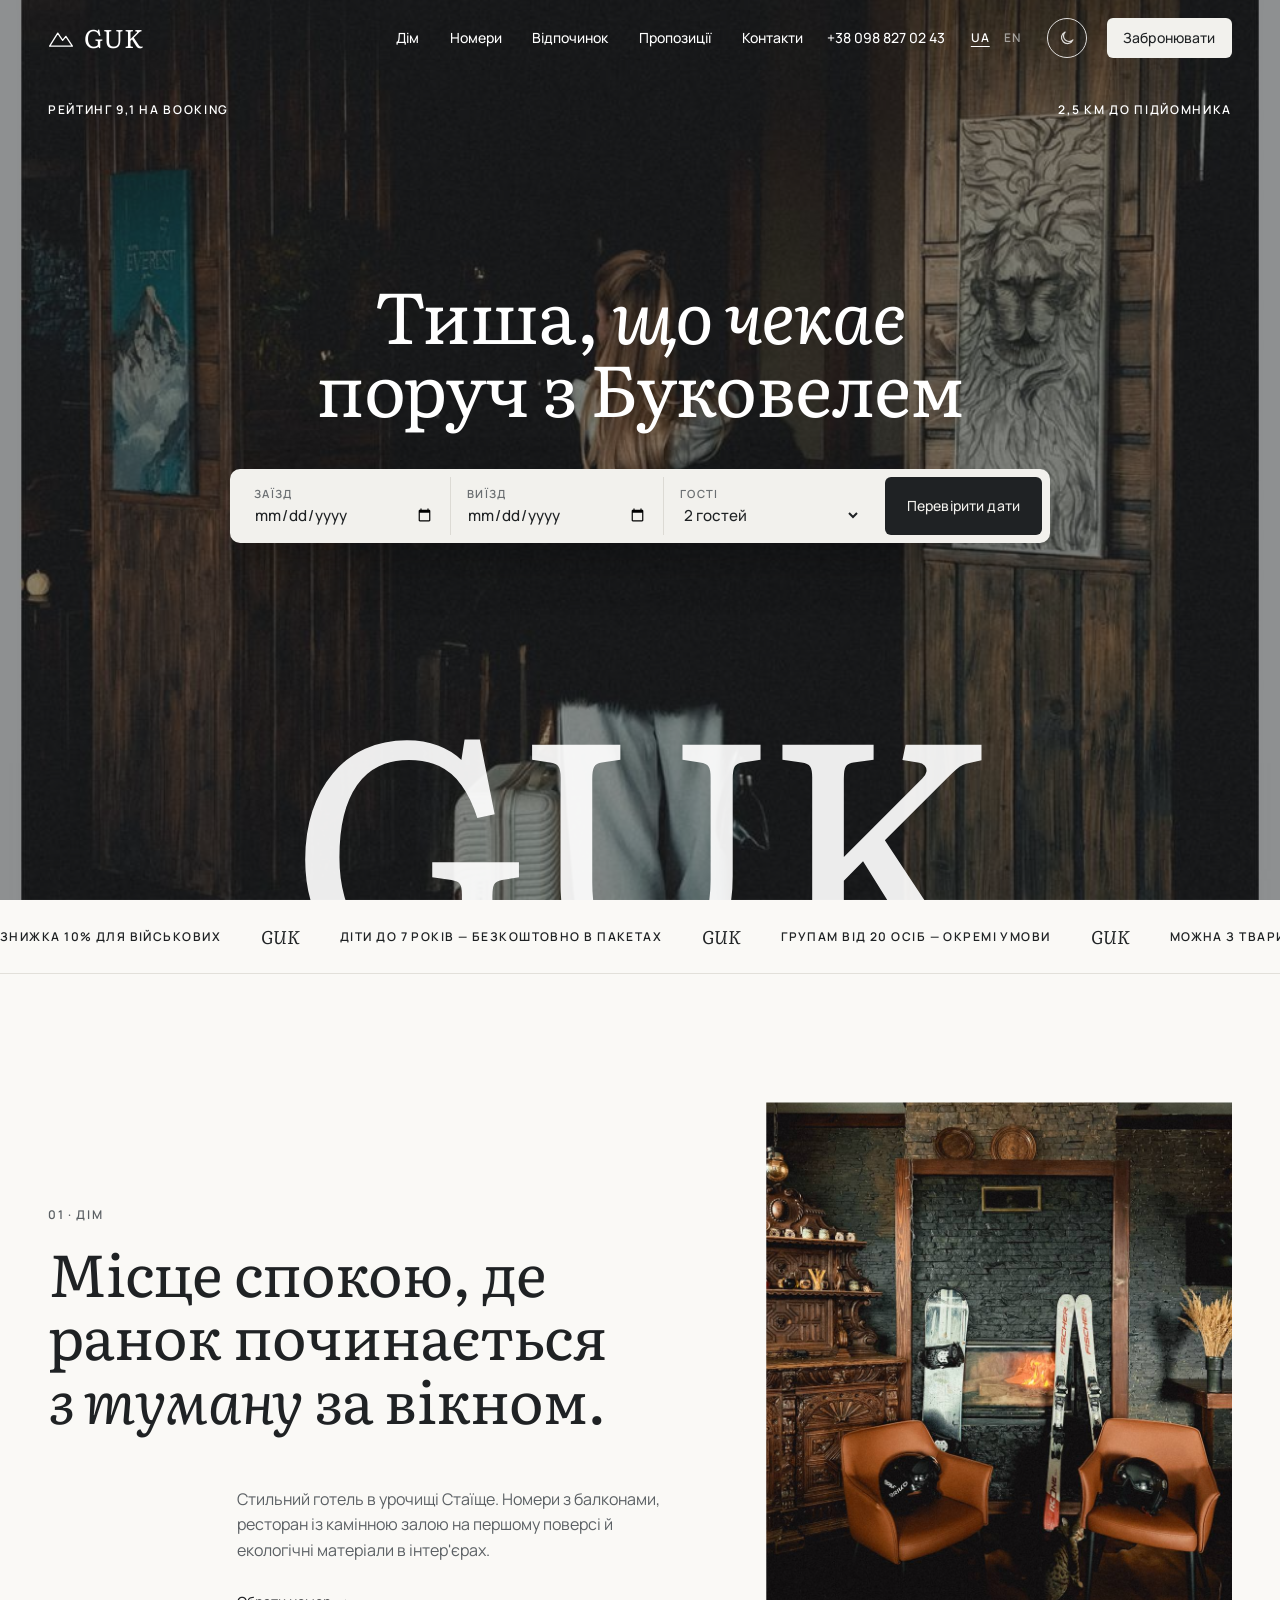
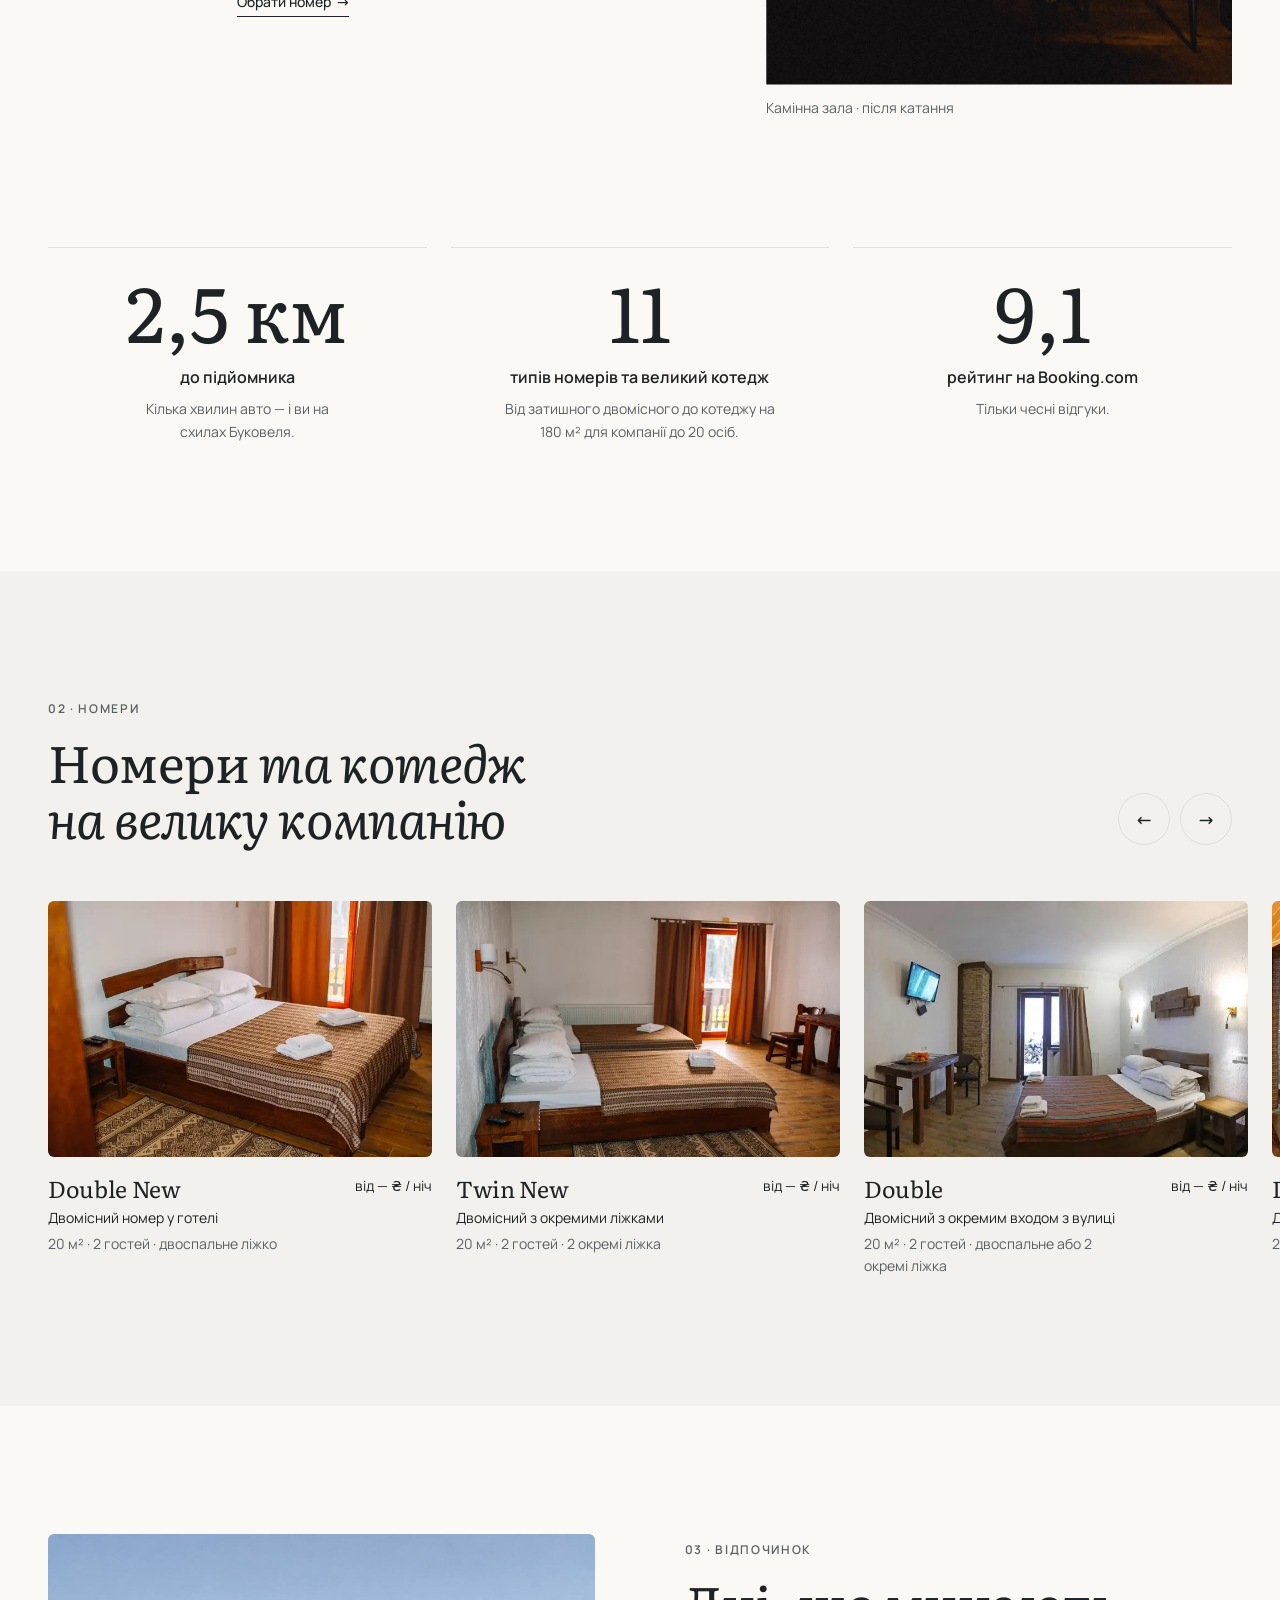
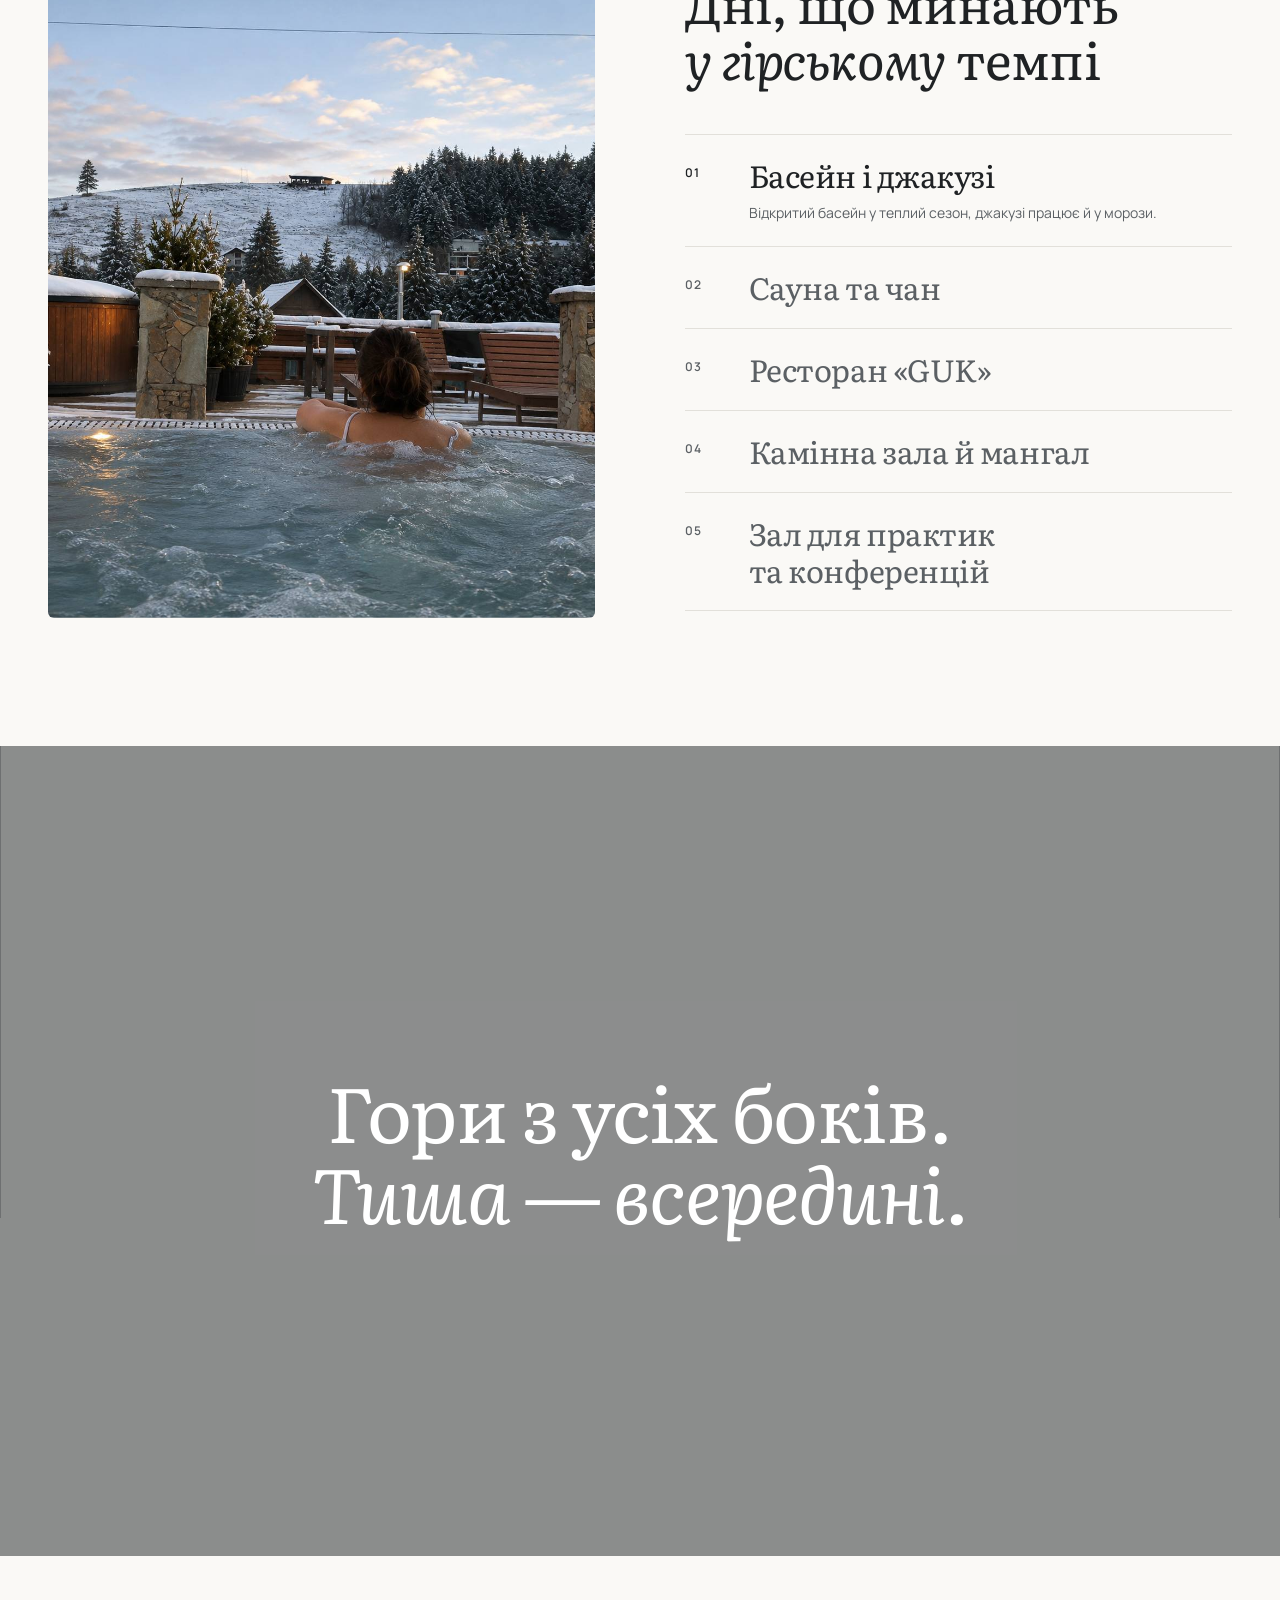
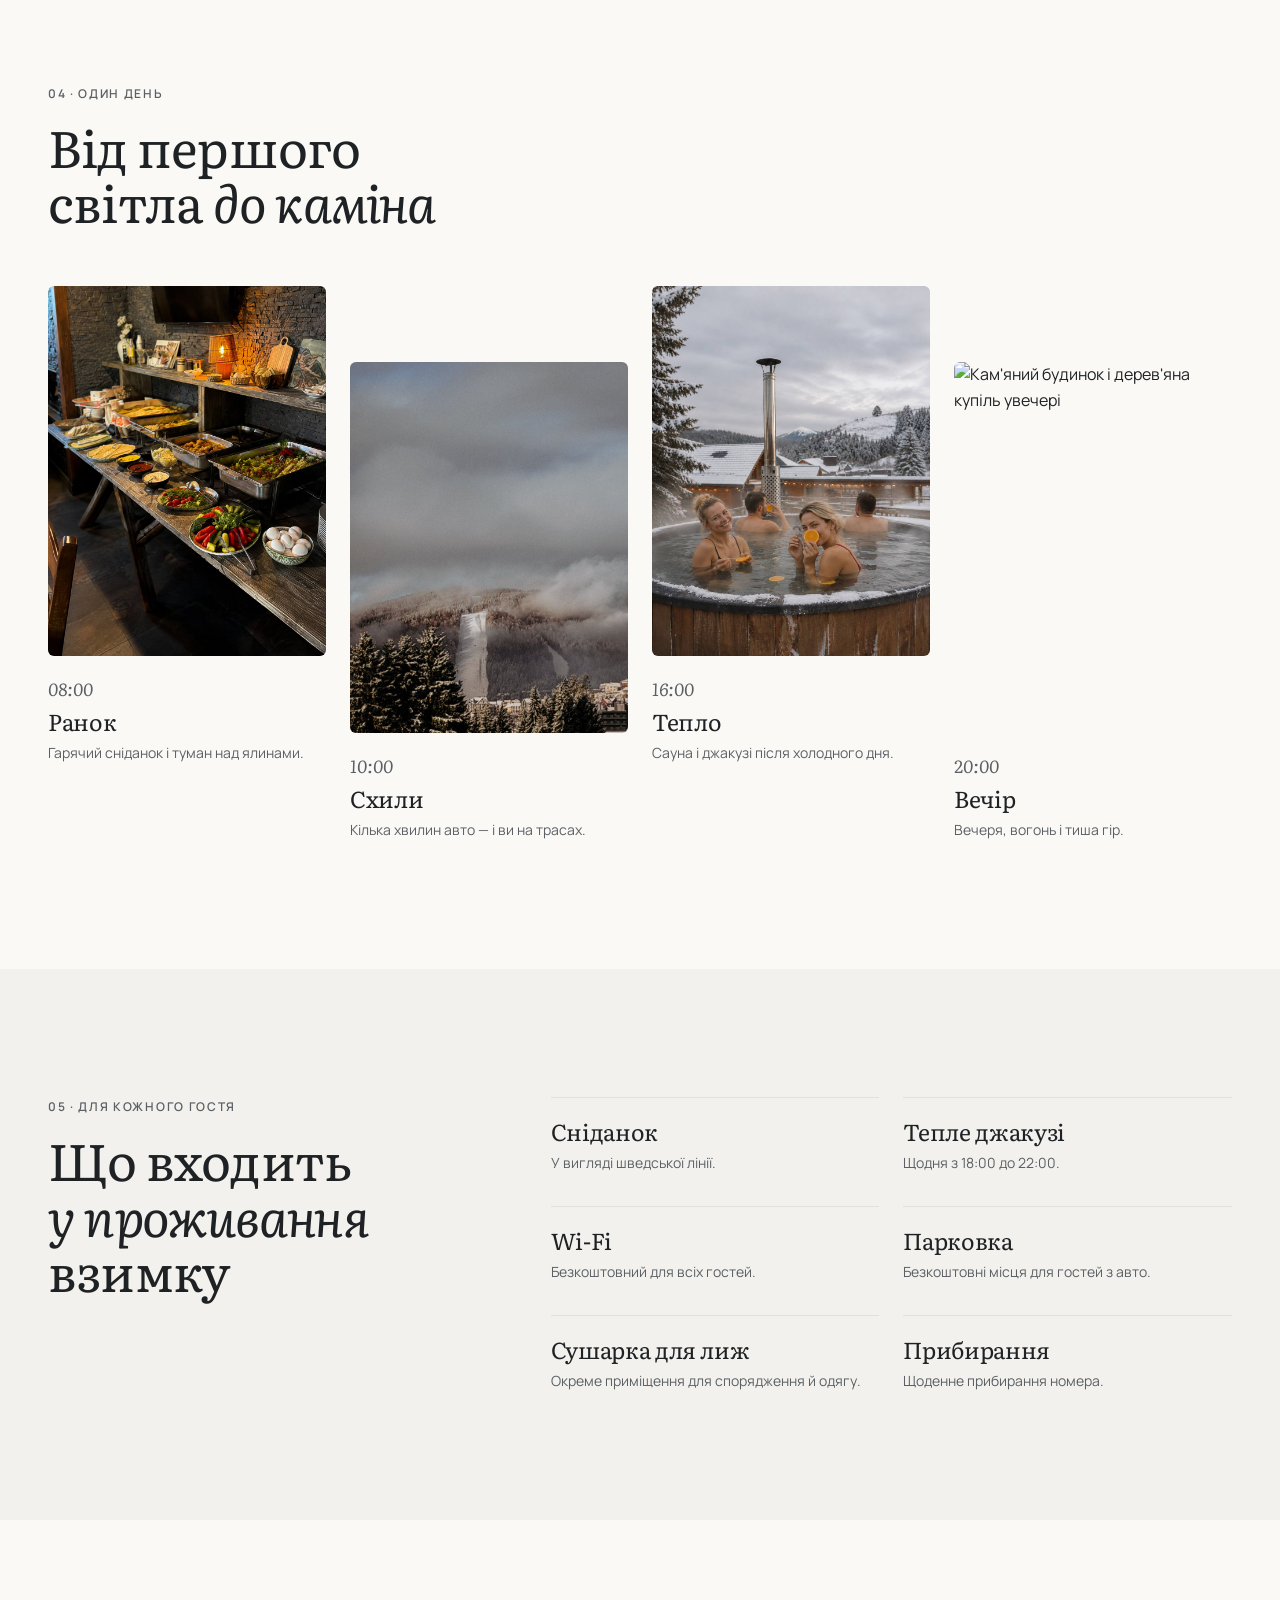
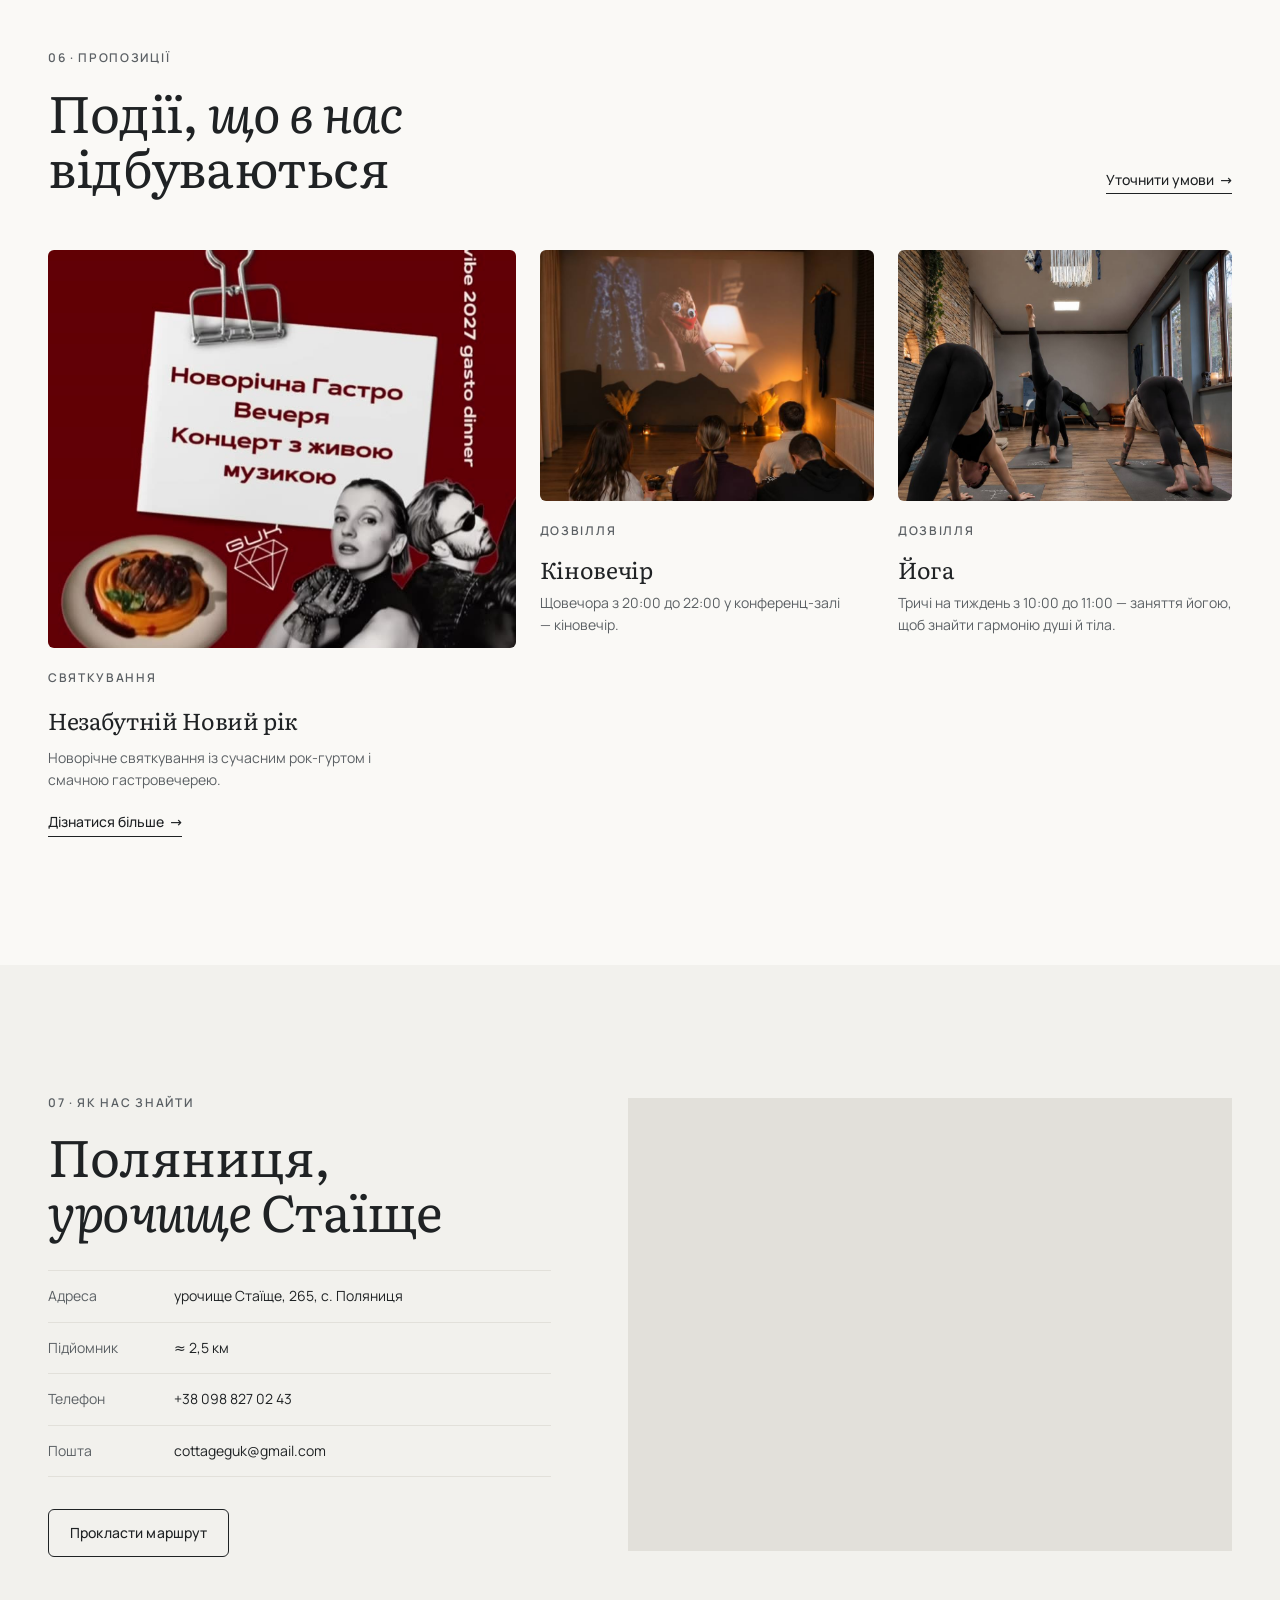
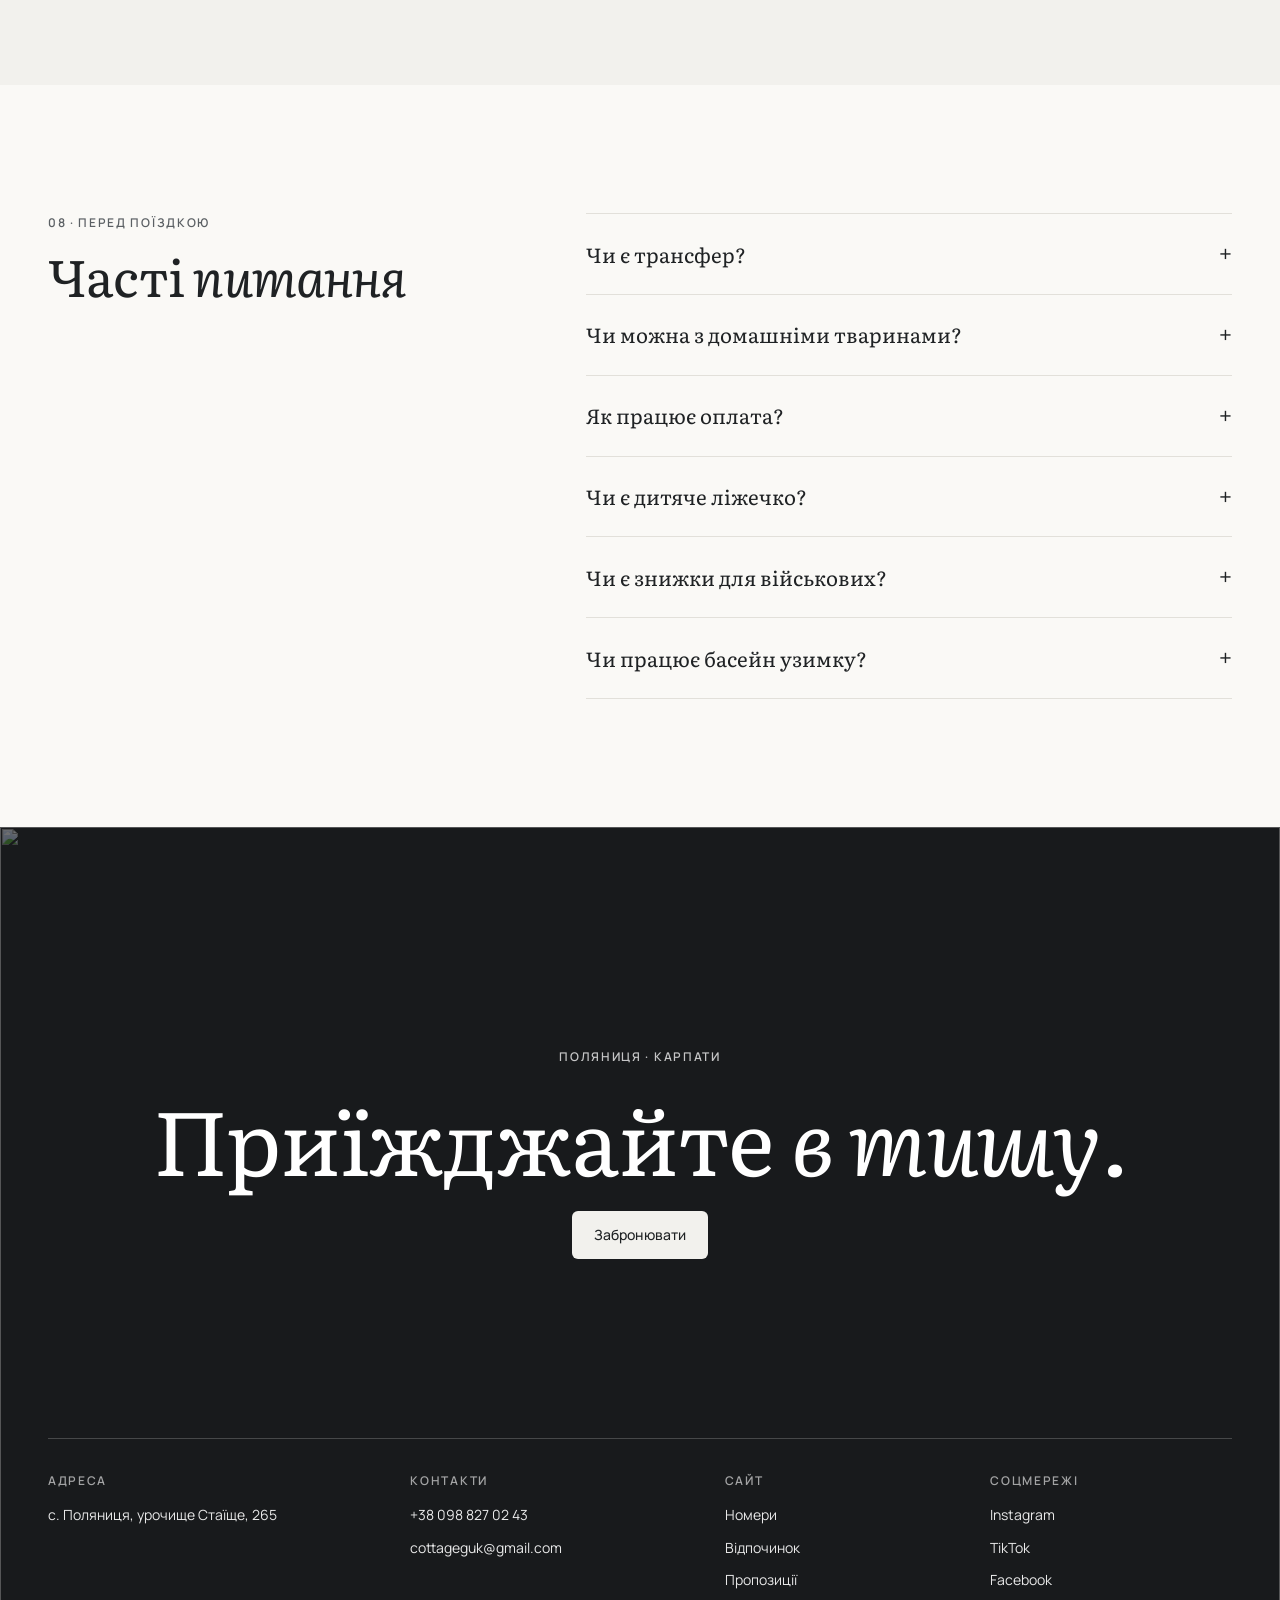
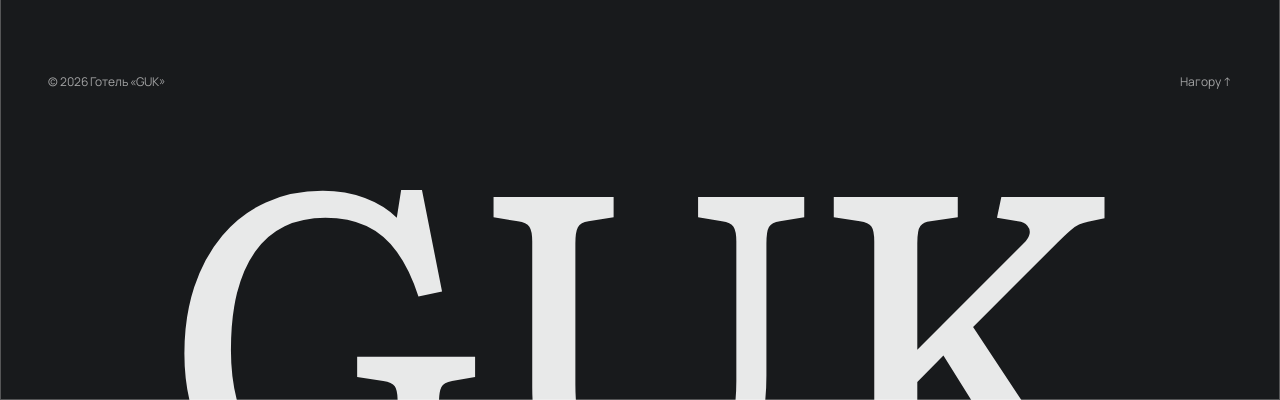
==== commit 256f95ed: "Цифри по центру, текст «Дім» по центру фото, «Відпочинок» по кліку - Блок цифр: число, назва й опис " ====
--- a/index.html
+++ b/index.html
@@ -457,7 +457,7 @@
 
     <!-- =====================================================
          05. ВІДПОЧИНОК — список зліва, велике фото справа
-         Наведіть / натисніть на пункт — фото змінюється (як у NOIRÉ).
+         Натисніть на пункт — фото змінюється (як у NOIRÉ).
          Стилі: css/home.css → «05. ВІДПОЧИНОК»
          Логіка: js/main.js → пункт 8
          ===================================================== -->
--- a/css/home.css
+++ b/css/home.css
@@ -251,7 +251,7 @@
 .about__grid {
   display: grid;
   grid-template-columns: 1.35fr 1fr;
-  align-items: end;
+  align-items: center; /* текст по центру висоти фото */
   gap: clamp(40px, 7vw, 112px);
 }
 
@@ -301,6 +301,7 @@
 .stats__item {
   padding-top: 24px;
   border-top: 1px solid var(--color-line);
+  text-align: center; /* число, назва й опис — по центру колонки */
 }
 
 .stats dd {
@@ -317,6 +318,7 @@
 
 .stats p {
   max-width: 30ch;
+  margin-inline: auto;
   font-size: var(--fs-small);
   color: var(--color-muted);
 }
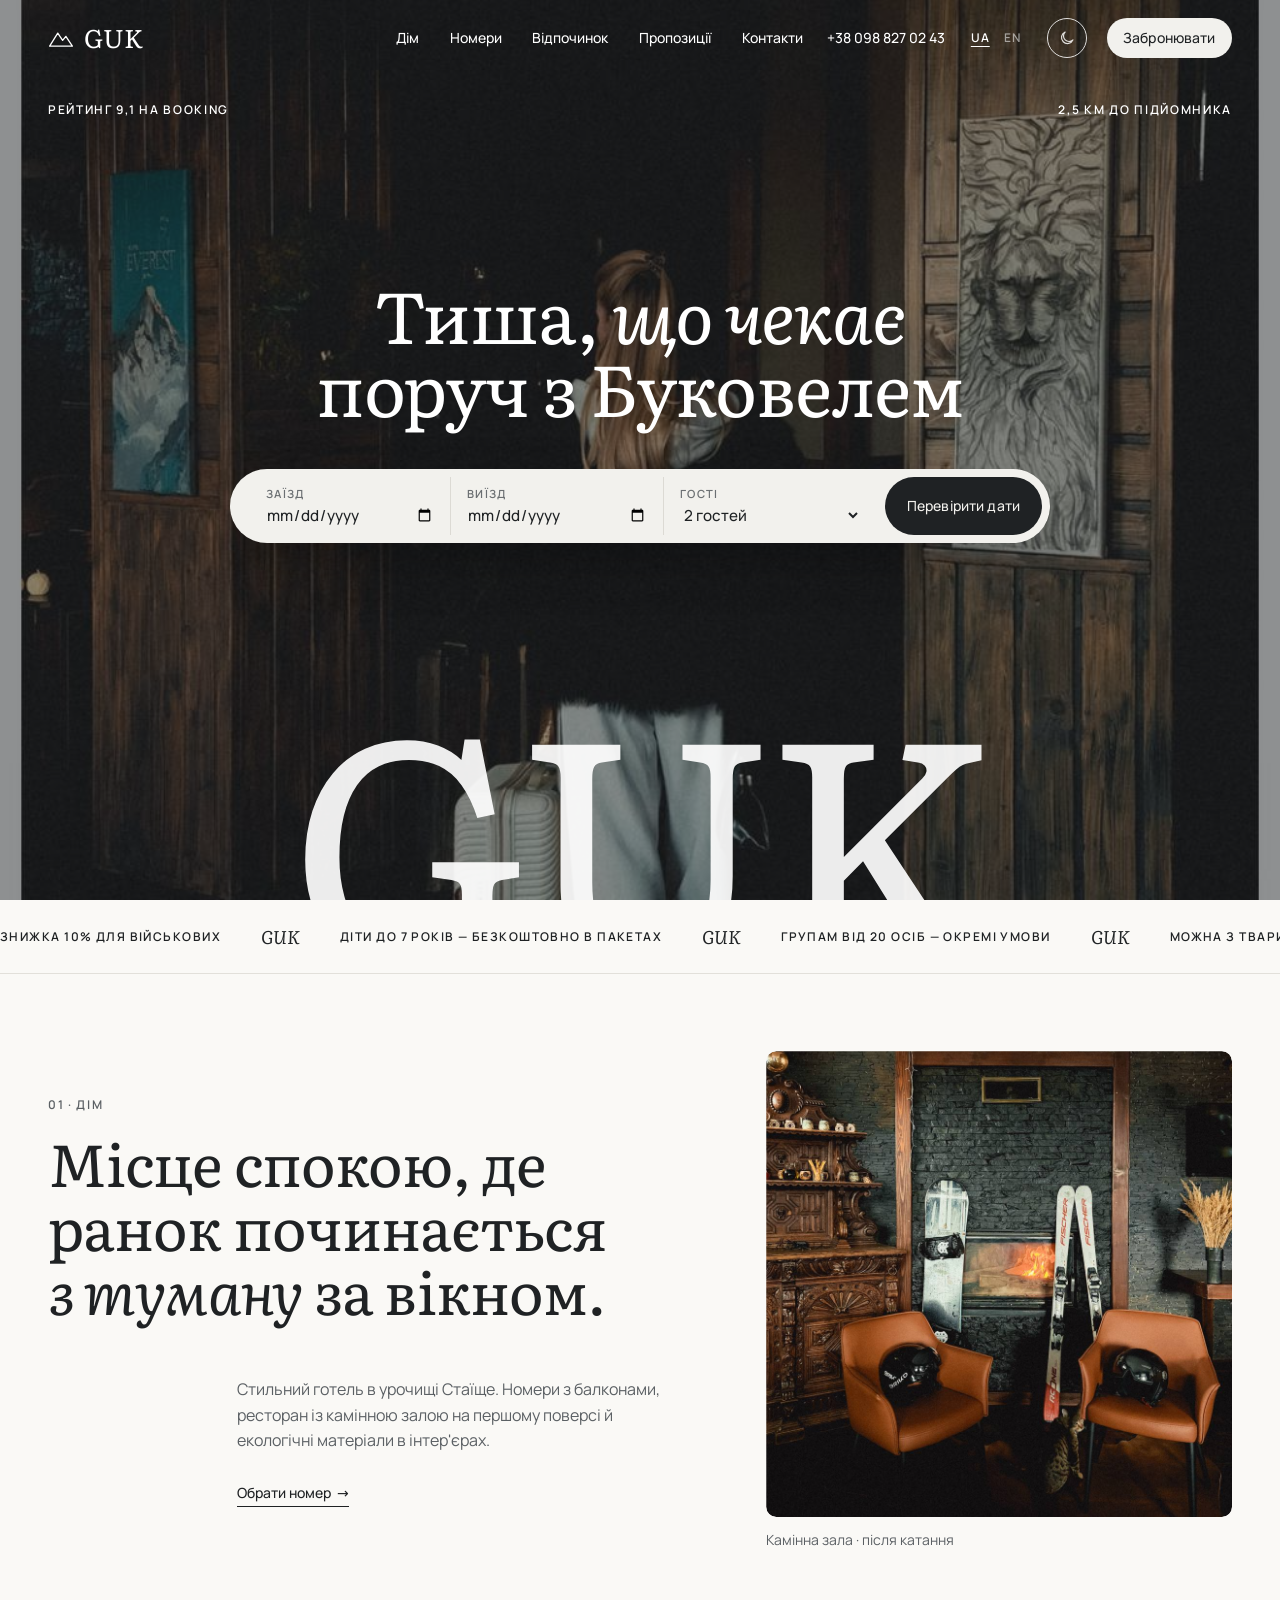
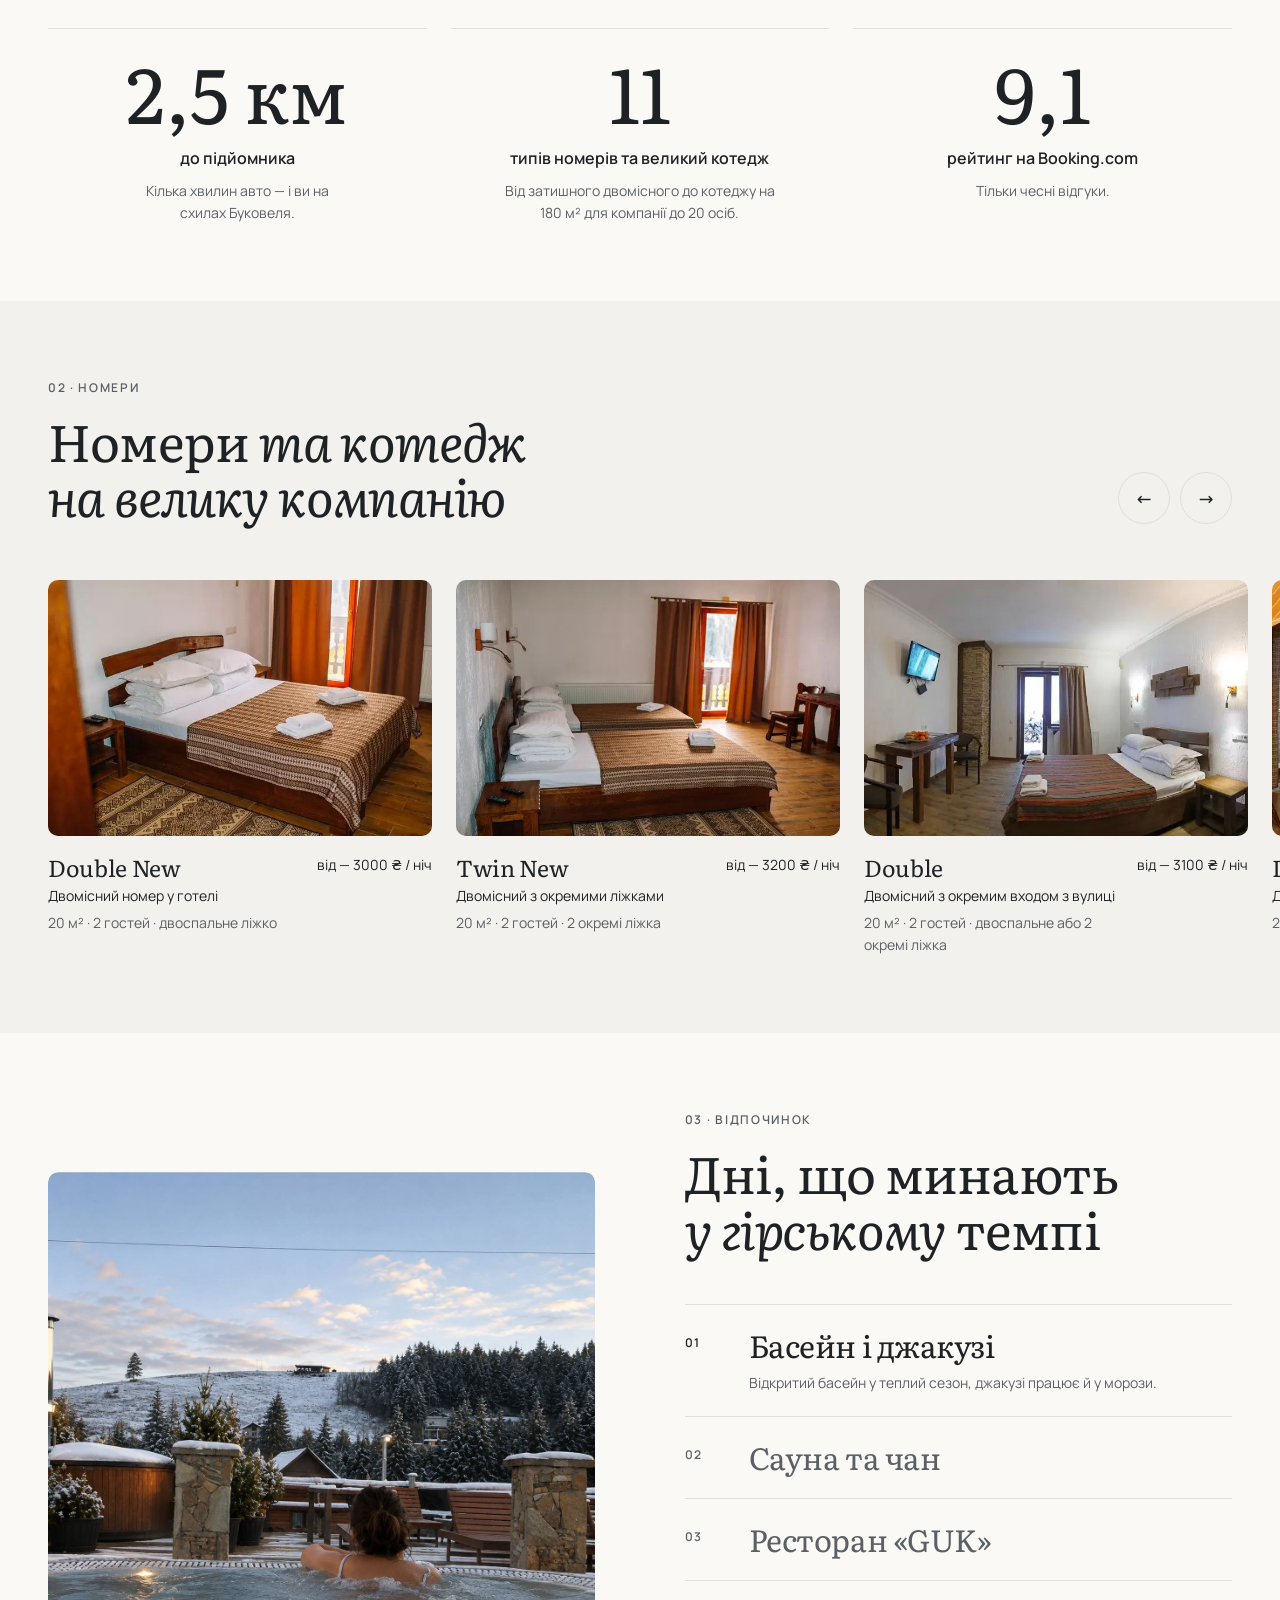
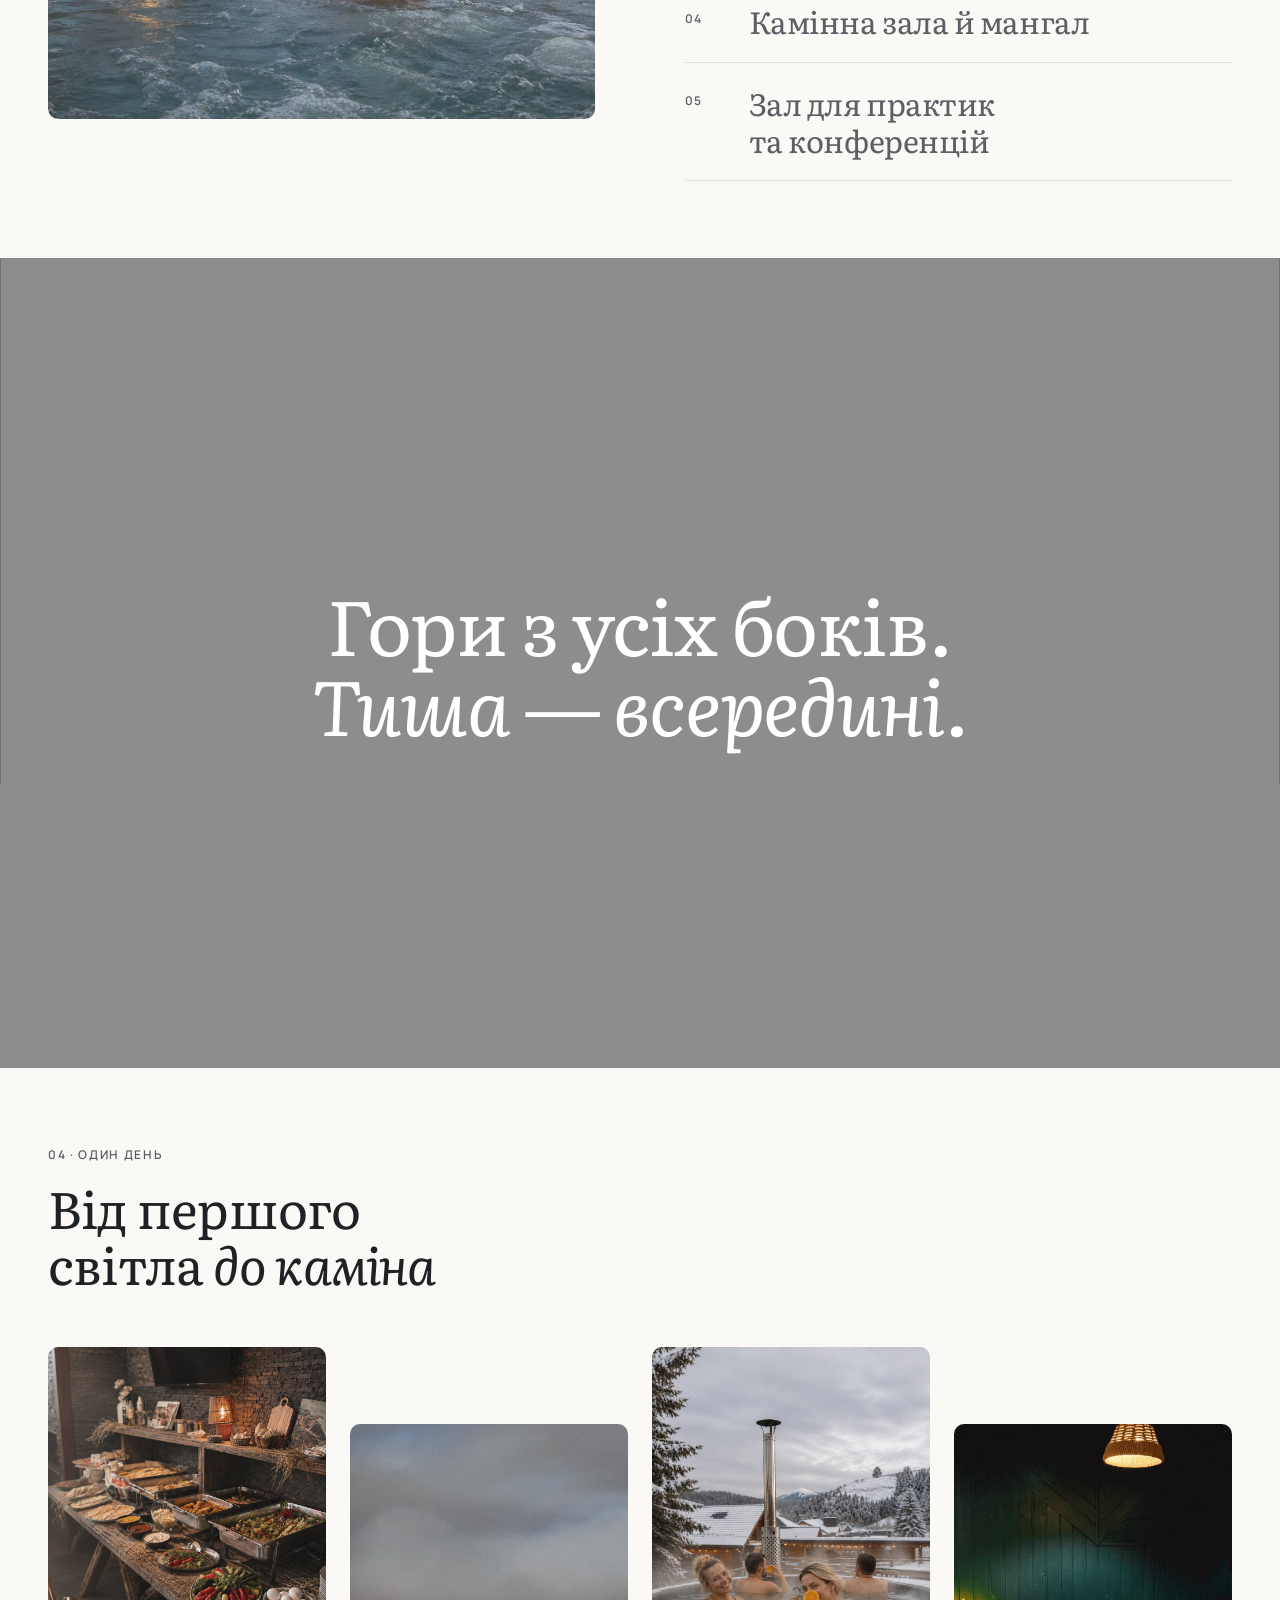
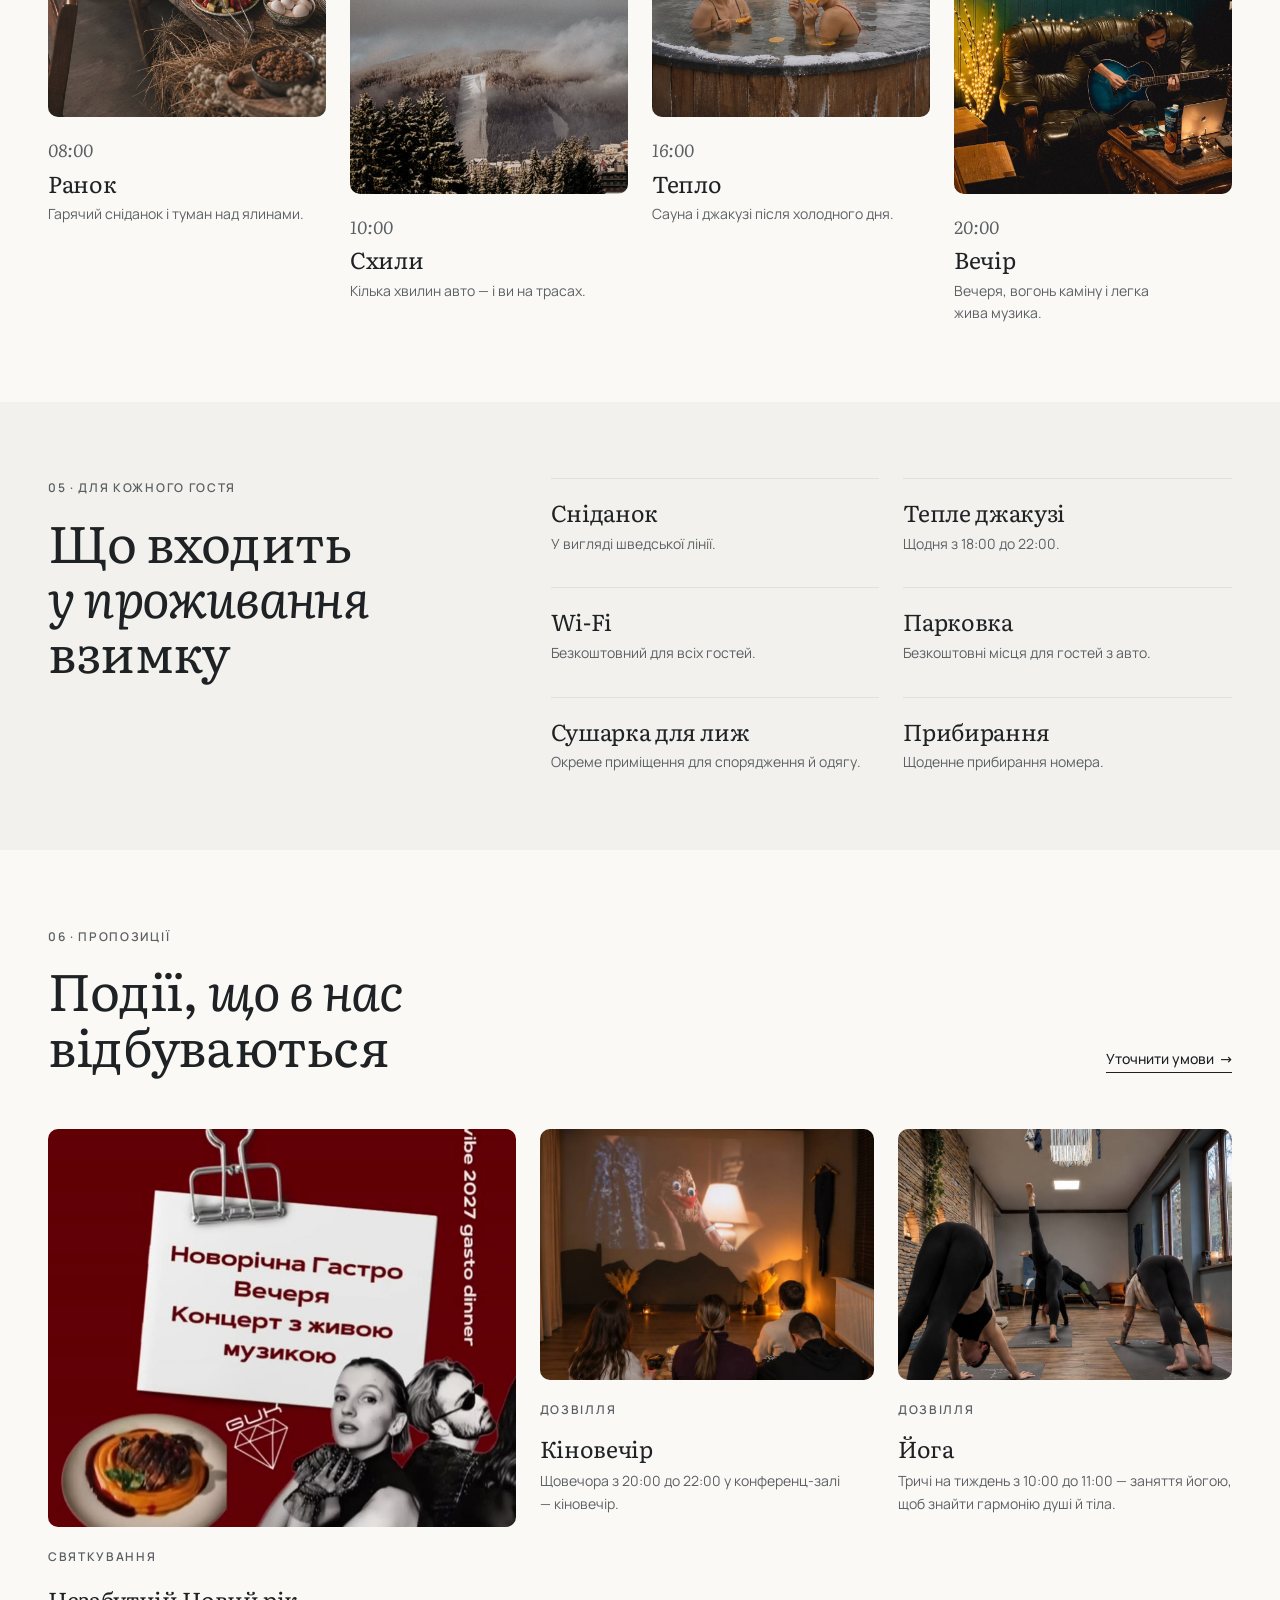
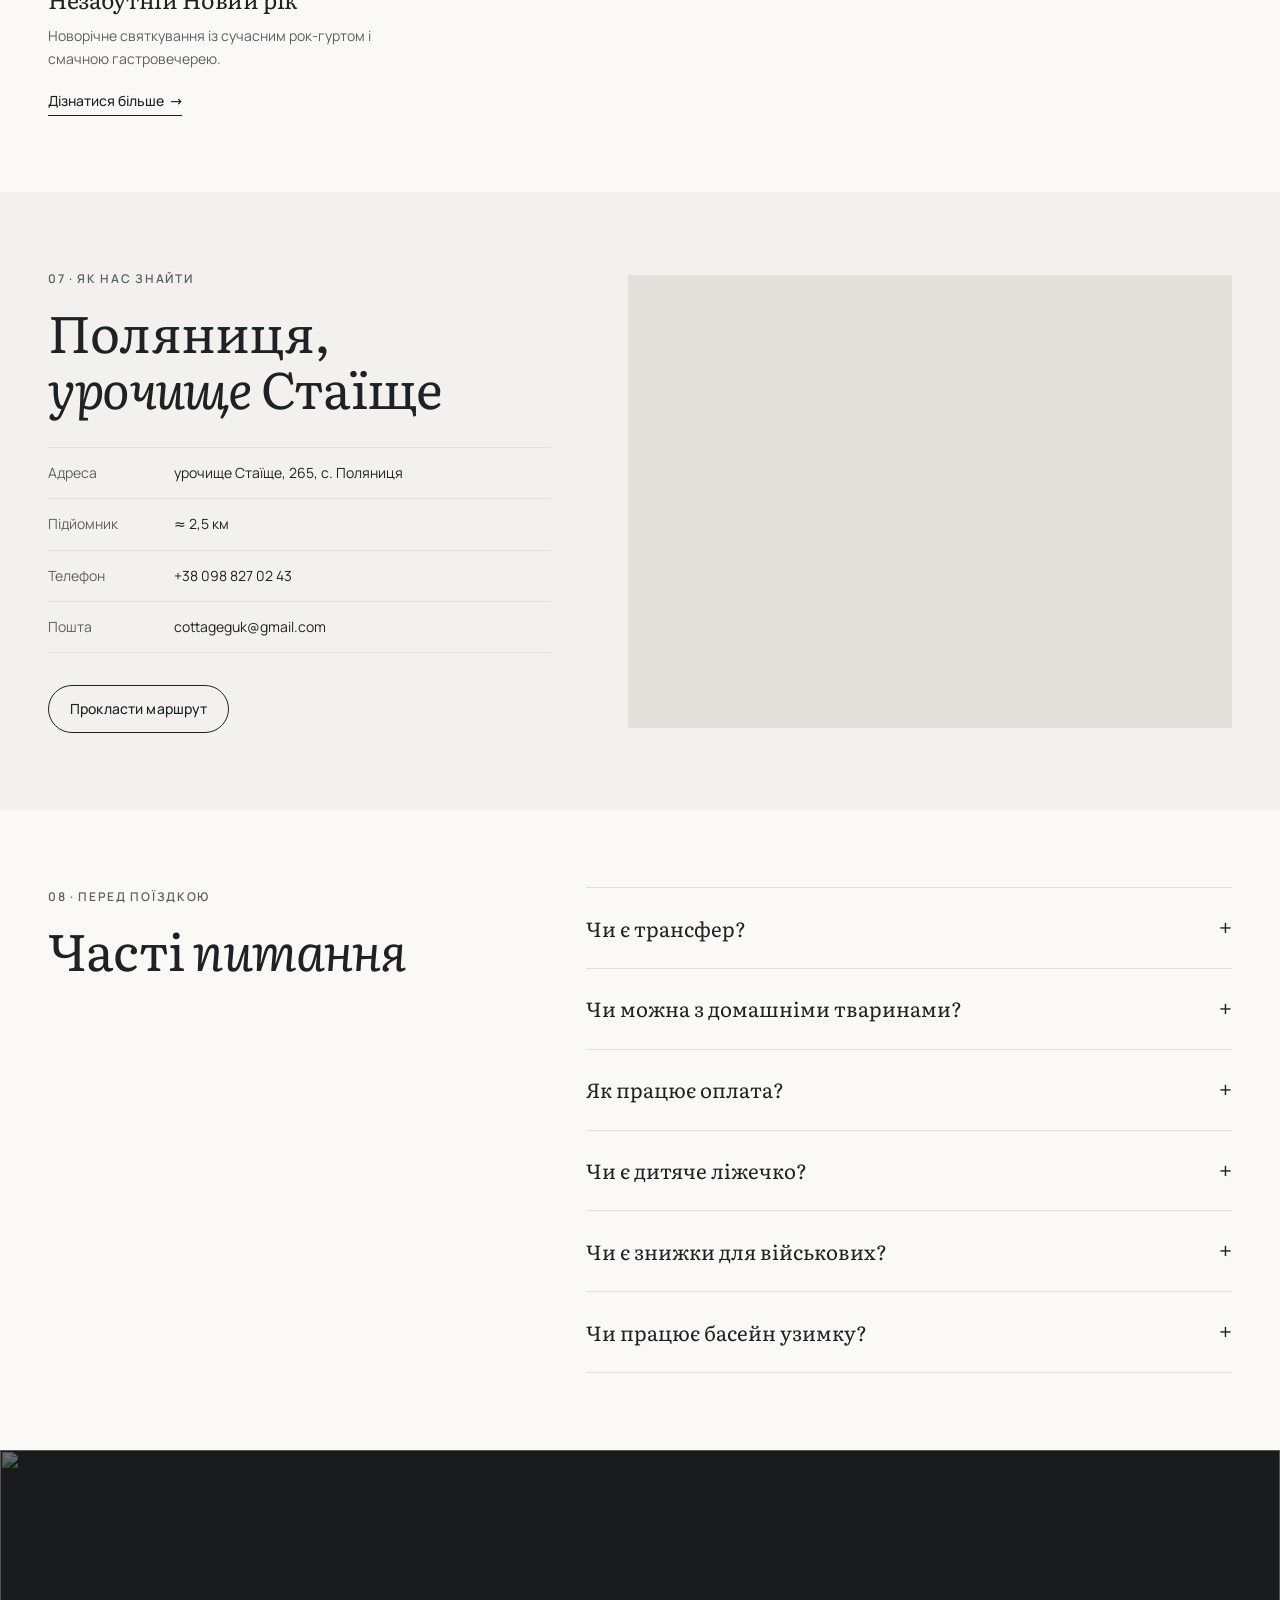
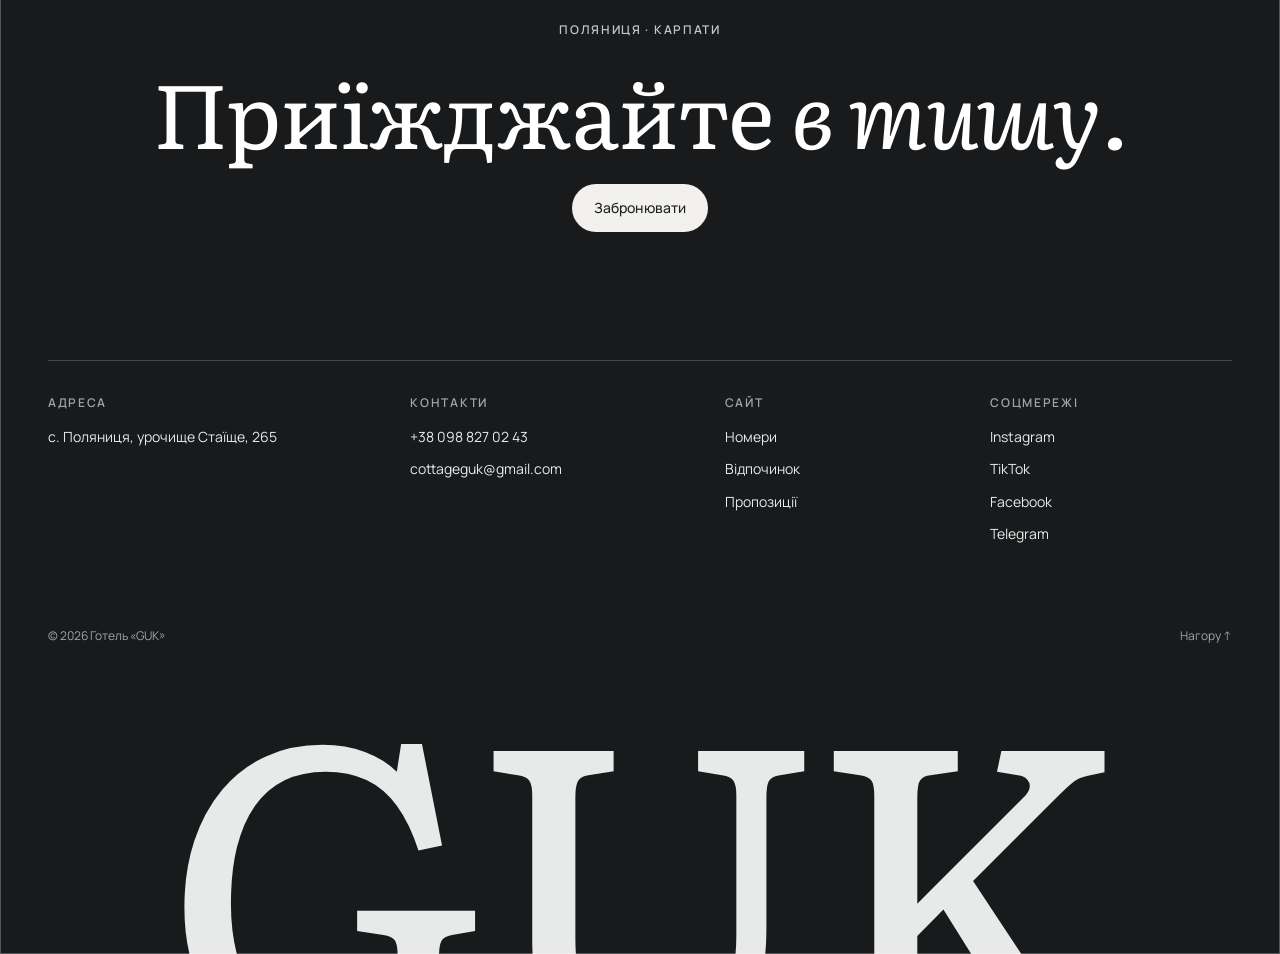
==== commit 353dbb59: "Оновленні фото" ====
--- a/index.html
+++ b/index.html
@@ -307,7 +307,7 @@
             <h3>Double New</h3>
             <p class="room__desc">Двомісний номер у готелі</p>
             <p class="room__meta">20 м² · 2 гостей · двоспальне ліжко</p>
-            <p class="room__price">від — ₴ / ніч</p>
+            <p class="room__price">від — 3000 ₴ / ніч</p>
           </div>
         </article>
 
@@ -321,7 +321,7 @@
             <h3>Twin New</h3>
             <p class="room__desc">Двомісний з окремими ліжками</p>
             <p class="room__meta">20 м² · 2 гостей · 2 окремі ліжка</p>
-            <p class="room__price">від — ₴ / ніч</p>
+            <p class="room__price">від — 3200 ₴ / ніч</p>
           </div>
         </article>
 
@@ -335,7 +335,7 @@
             <h3>Double</h3>
             <p class="room__desc">Двомісний з окремим входом з вулиці</p>
             <p class="room__meta">20 м² · 2 гостей · двоспальне або 2 окремі ліжка</p>
-            <p class="room__price">від — ₴ / ніч</p>
+            <p class="room__price">від — 3100 ₴ / ніч</p>
           </div>
         </article>
 
@@ -349,7 +349,7 @@
             <h3>Double Cottage</h3>
             <p class="room__desc">Двомісний номер у котеджі</p>
             <p class="room__meta">20 м² · 2 гостей · дерев'яний інтер'єр</p>
-            <p class="room__price">від — ₴ / ніч</p>
+            <p class="room__price">від — 3100 ₴ / ніч</p>
           </div>
         </article>
 
@@ -363,7 +363,7 @@
             <h3>Triple New</h3>
             <p class="room__desc">Тримісний номер з балконом</p>
             <p class="room__meta">25 м² · 3 гостей · балкон</p>
-            <p class="room__price">від — ₴ / ніч</p>
+            <p class="room__price">від — 4100 ₴ / ніч</p>
           </div>
         </article>
 
@@ -377,7 +377,7 @@
             <h3>Family Room</h3>
             <p class="room__desc">Дві кімнати й балкон — для сім'ї</p>
             <p class="room__meta">43 м² · 4 гостей · 2 кімнати</p>
-            <p class="room__price">від — ₴ / ніч</p>
+            <p class="room__price">від — 4500 ₴ / ніч</p>
           </div>
         </article>
 
@@ -391,7 +391,7 @@
             <h3>Duplex</h3>
             <p class="room__desc">Дворівневий номер</p>
             <p class="room__meta">45–50 м² · 4 гостей · 2 поверхи</p>
-            <p class="room__price">від — ₴ / ніч</p>
+            <p class="room__price">від — 4500 ₴ / ніч</p>
           </div>
         </article>
 
@@ -405,7 +405,7 @@
             <h3>Quadruple</h3>
             <p class="room__desc">Однокімнатний чотиримісний</p>
             <p class="room__meta">20 м² · 4 гостей · 2 двоспальні ліжка</p>
-            <p class="room__price">від — ₴ / ніч</p>
+            <p class="room__price">від — 4200 ₴ / ніч</p>
           </div>
         </article>
 
@@ -419,7 +419,7 @@
             <h3>Люкс із каміном</h3>
             <p class="room__desc">Дві спальні й хол із каміном у котеджі</p>
             <p class="room__meta">55 м² · 4 гостей · 3 кімнати</p>
-            <p class="room__price">від — ₴ / ніч</p>
+            <p class="room__price">від — 6000 ₴ / ніч</p>
           </div>
         </article>
 
@@ -433,7 +433,7 @@
             <h3>Мансардний</h3>
             <p class="room__desc">Затишний номер під дахом котеджу</p>
             <p class="room__meta">20 м² · 4 гостей · 2 двоспальні ліжка</p>
-            <p class="room__price">від — ₴ / ніч</p>
+            <p class="room__price">від — 4000 ₴ / ніч</p>
           </div>
         </article>
 
@@ -447,7 +447,7 @@
             <h3>Котедж повністю</h3>
             <p class="room__desc">Цілий котедж із кухнею та каміном</p>
             <p class="room__meta">180 м² · до 20 гостей · 8 кімнат</p>
-            <p class="room__price">від — ₴ / ніч</p>
+            <p class="room__price">від — 25000 ₴ / ніч</p>
           </div>
         </article>
 
@@ -549,7 +549,7 @@
 
         <ol class="day__grid">
           <li class="moment reveal">
-            <div class="moment__media"><img class="photo" src="./images/day/breakfast.jpg" alt="Шведська лінія на сніданку" loading="lazy"></div>
+            <div class="moment__media"><img class="photo" src="./images/day/breakfast.jpeg" alt="Шведська лінія на сніданку" loading="lazy"></div>
             <span class="moment__time">08:00</span>
             <h3>Ранок</h3>
             <p>Гарячий сніданок і туман над ялинами.</p>
@@ -567,10 +567,10 @@
             <p>Сауна і джакузі після холодного дня.</p>
           </li>
           <li class="moment reveal">
-            <div class="moment__media"><img class="photo" src="https://images.unsplash.com/photo-1767463130670-88af6bb8f080?auto=format&fit=crop&w=800&q=80" alt="Кам'яний будинок і дерев'яна купіль увечері" loading="lazy"></div>
+            <div class="moment__media"><img class="photo" src="./images/day/evening.jpeg" alt="Кам'яний будинок і дерев'яна купіль увечері" loading="lazy"></div>
             <span class="moment__time">20:00</span>
             <h3>Вечір</h3>
-            <p>Вечеря, вогонь і тиша гір.</p>
+            <p>Вечеря, вогонь каміну і легка жива музика.</p>
           </li>
         </ol>
       </div>
@@ -723,7 +723,7 @@
           </details>
           <details class="faq__item">
             <summary>Чи працює басейн узимку?</summary>
-            <p>На жаль, узимку басейн не працює.</p>
+            <p>На жаль, узимку басейн не працює, але працює гаряче джакузі.</p>
           </details>
         </div>
       </div>
@@ -774,6 +774,7 @@
             <li><a href="https://www.instagram.com/hotel.guk/" target="_blank" rel="noopener">Instagram</a></li>
             <li><a href="https://www.tiktok.com/@hotelguk" target="_blank" rel="noopener">TikTok</a></li>
             <li><a href="https://www.facebook.com/profile.php?id=61578776565985" target="_blank" rel="noopener">Facebook</a></li>
+             <li><a href="https://t.me/gukpeople" target="_blank" rel="noopener">Telegram</a></li>
           </ul>
         </div>
       </div>
--- a/css/variables.css
+++ b/css/variables.css
@@ -47,12 +47,14 @@
   /* ---------- Сітка й відступи ---------- */
   --container: 1280px;                      /* макс. ширина контенту  */
   --gutter: clamp(20px, 5vw, 48px);          /* бокові поля            */
-  --section-space: clamp(72px, 10vw, 136px); /* відступ між секціями   */
+  --section-space: clamp(48px, 6vw, 88px);   /* відступ між секціями   */
   --gap: clamp(16px, 2vw, 24px);             /* проміжок у сітках      */
   --header-height: 76px;
 
   /* ---------- Інше ---------- */
-  --radius: 6px;
+  --radius: 6px;          /* кнопки, поля          */
+  --radius-photo: 10px;   /* заокруглення всіх фото */
+  --radius-pill: 999px;   /* повністю округлі кнопки («пігулка») */
   --ease: cubic-bezier(0.22, 0.61, 0.36, 1);
 
 
--- a/css/components.css
+++ b/css/components.css
@@ -14,7 +14,7 @@
   min-height: 48px;
   padding: 0.75em 1.5em;
   border: 1px solid transparent;
-  border-radius: var(--radius);
+  border-radius: var(--radius-pill);
   font-size: var(--fs-small);
   font-weight: 500;
   letter-spacing: 0.01em;
@@ -172,12 +172,12 @@
 }
 
 .js .reveal--image > * {
-  clip-path: inset(100% 0 0 0);
+  clip-path: inset(100% 0 0 0 round var(--radius-photo));
   transition: clip-path 1.4s var(--ease);
 }
 
 .js .reveal--image.is-visible > * {
-  clip-path: inset(0 0 0 0);
+  clip-path: inset(0 0 0 0 round var(--radius-photo));
 }
 
 /* Підпис під фото (figcaption) не ховаємо — лише саме фото */
--- a/css/home.css
+++ b/css/home.css
@@ -112,7 +112,7 @@
   align-items: stretch;
   width: min(100%, 820px);
   padding: 8px;
-  border-radius: calc(var(--radius) + 4px);
+  border-radius: var(--radius-pill); /* панель-«пігулка», як і кнопка */
   background: var(--color-cream);
   color: var(--color-graphite);
   text-align: left;
@@ -153,6 +153,11 @@
   border-right: 0;
 }
 
+/* Перше поле відсунуте від округлого краю «пігулки» */
+.booking-bar__field:first-child {
+  padding-left: 28px;
+}
+
 /* У панелі кнопка завжди темна, навіть у темній темі */
 .booking-bar__submit {
   margin-left: 8px;
@@ -170,8 +175,12 @@
   .booking-bar {
     grid-template-columns: 1fr 1fr;
     gap: 4px;
-  }
-  .booking-bar__field {
+    border-radius: 28px; /* у два ряди «пігулка» не виглядає — м'які кути */
+  }
+  .booking-bar__field,
+  .booking-bar__field:first-child {
+    min-width: 0; /* поля дат не розпирають панель за край екрана */
+    padding: 8px 14px;
     border-right: 0;
     border-bottom: 1px solid #dcdad4;
   }
@@ -180,6 +189,7 @@
   }
   .booking-bar__submit {
     grid-column: 1 / -1;
+    min-width: 0;
     margin: 4px 0 0;
   }
 }
@@ -280,8 +290,9 @@
 }
 
 .about__figure img {
-  aspect-ratio: 4 / 5;
+  aspect-ratio: 1 / 1; /* нижче, ніж 4/5 — пропорційно до тексту */
   height: auto;
+  border-radius: var(--radius-photo);
 }
 
 .about__figure figcaption {
@@ -295,7 +306,7 @@
   display: grid;
   grid-template-columns: repeat(3, 1fr);
   gap: var(--gap);
-  margin: clamp(72px, 10vw, 136px) 0 0;
+  margin: clamp(48px, 6vw, 88px) 0 0;
 }
 
 .stats__item {
@@ -380,7 +391,7 @@
   position: relative;
   overflow: hidden;
   aspect-ratio: 3 / 2;
-  border-radius: var(--radius);
+  border-radius: var(--radius-photo);
 }
 
 .room__media img {
@@ -454,8 +465,8 @@
 .experiences__media {
   position: relative;
   overflow: hidden;
-  aspect-ratio: 4 / 5;
-  border-radius: var(--radius);
+  aspect-ratio: 1 / 1; /* нижче, ніж 4/5 — рівніше зі списком праворуч */
+  border-radius: var(--radius-photo);
 }
 
 .experiences__media img {
@@ -616,7 +627,7 @@
   overflow: hidden;
   aspect-ratio: 3 / 4;
   margin-bottom: 18px;
-  border-radius: var(--radius);
+  border-radius: var(--radius-photo);
 }
 
 .moment__time {
@@ -708,7 +719,7 @@
   overflow: hidden;
   aspect-ratio: 4 / 3;
   margin-bottom: 20px;
-  border-radius: var(--radius);
+  border-radius: var(--radius-photo);
 }
 
 .offer__media img,
--- a/css/footer.css
+++ b/css/footer.css
@@ -6,7 +6,7 @@
   position: relative;
   isolation: isolate;
   overflow: hidden;
-  padding-top: clamp(120px, 18vw, 220px);
+  padding-top: clamp(96px, 14vw, 170px);
   color: #fff;
   background: var(--color-dark);
 }
@@ -32,7 +32,7 @@
   display: grid;
   justify-items: center;
   gap: 24px;
-  margin-bottom: clamp(96px, 14vw, 180px);
+  margin-bottom: clamp(72px, 10vw, 136px);
   text-align: center;
 }
 
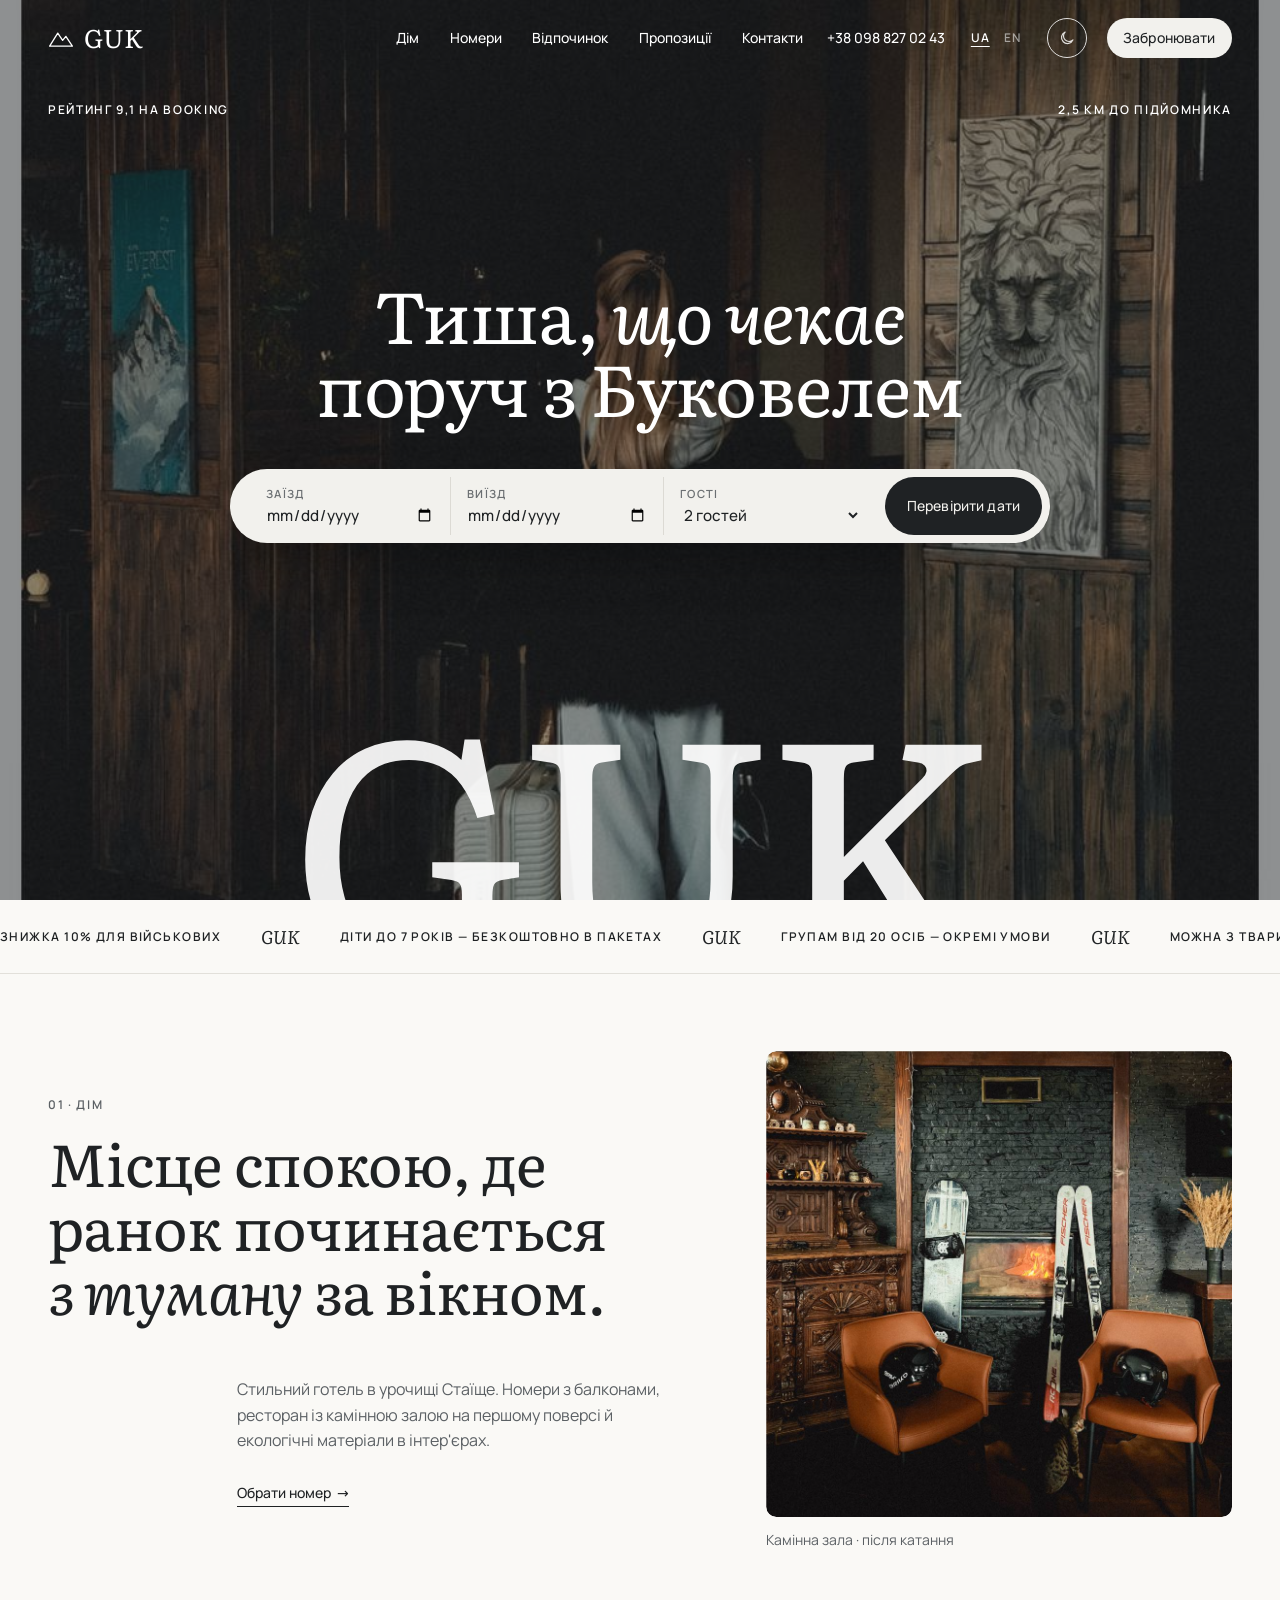
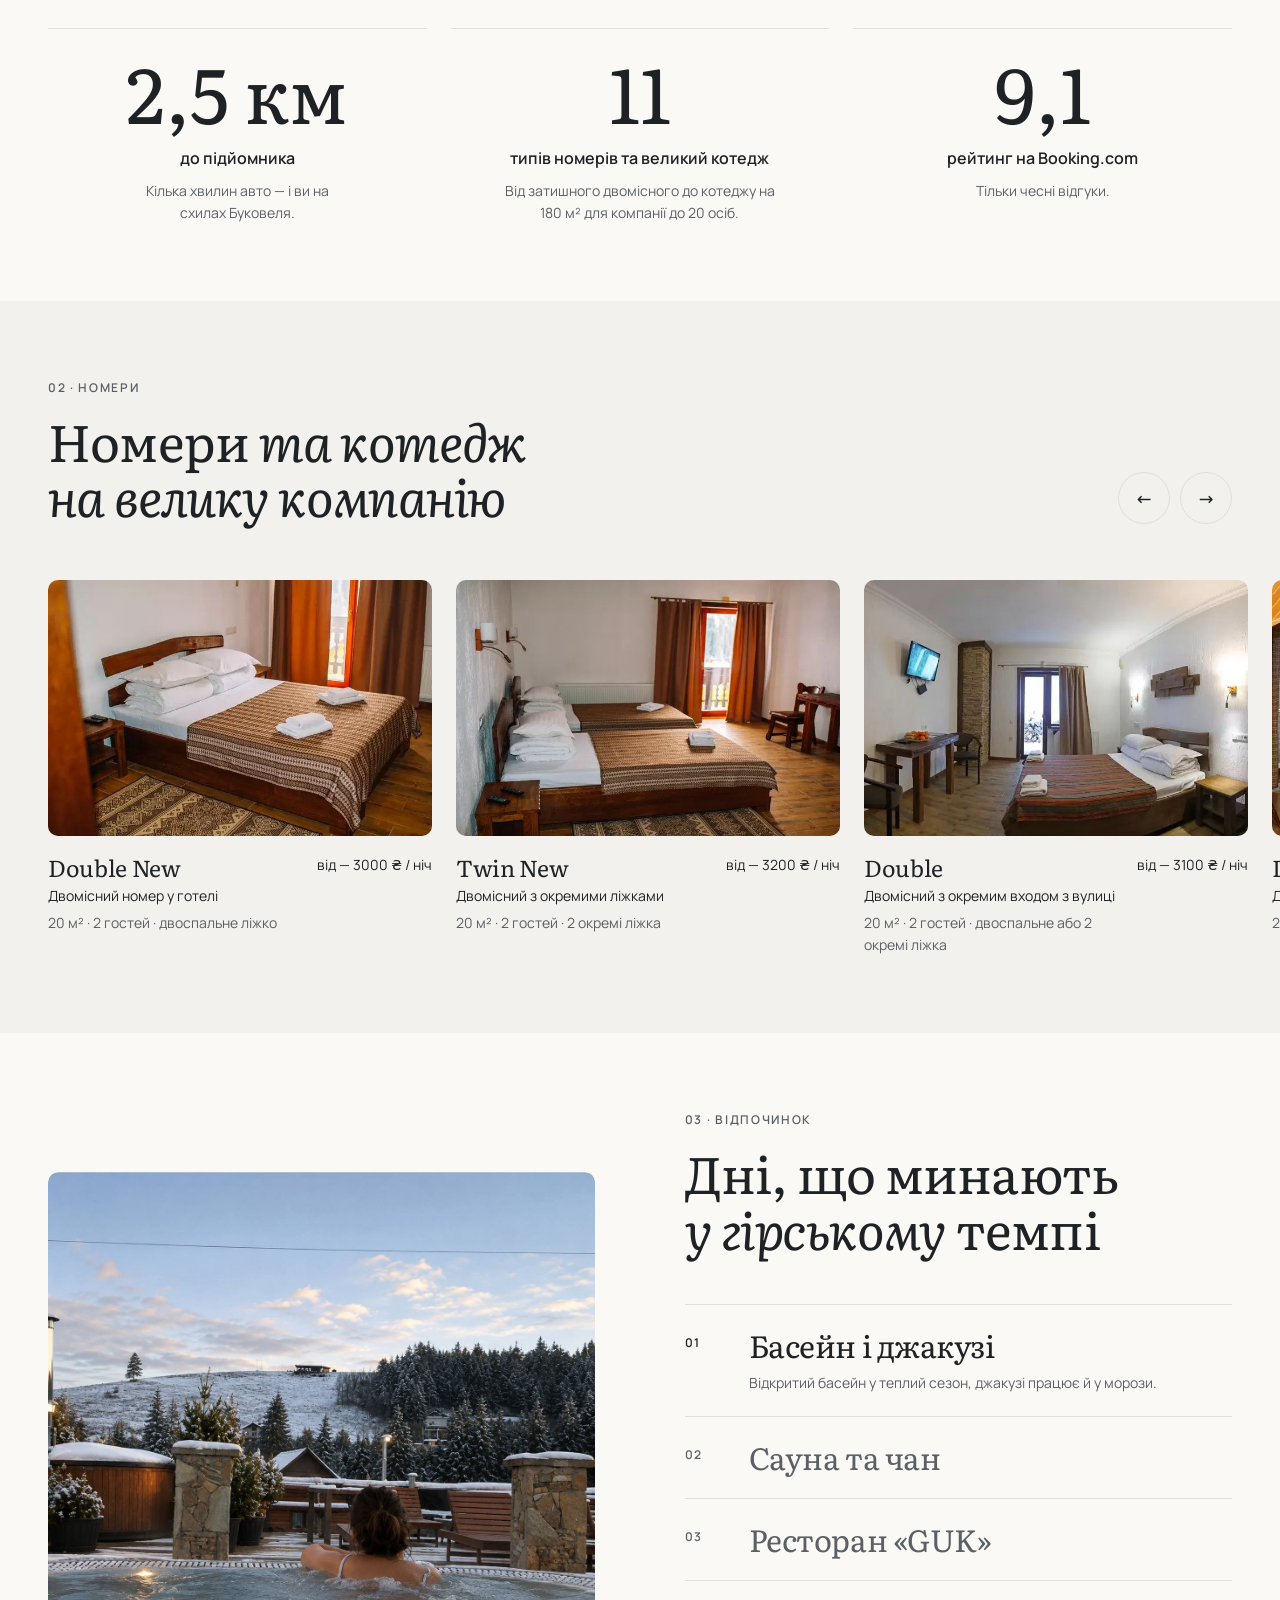
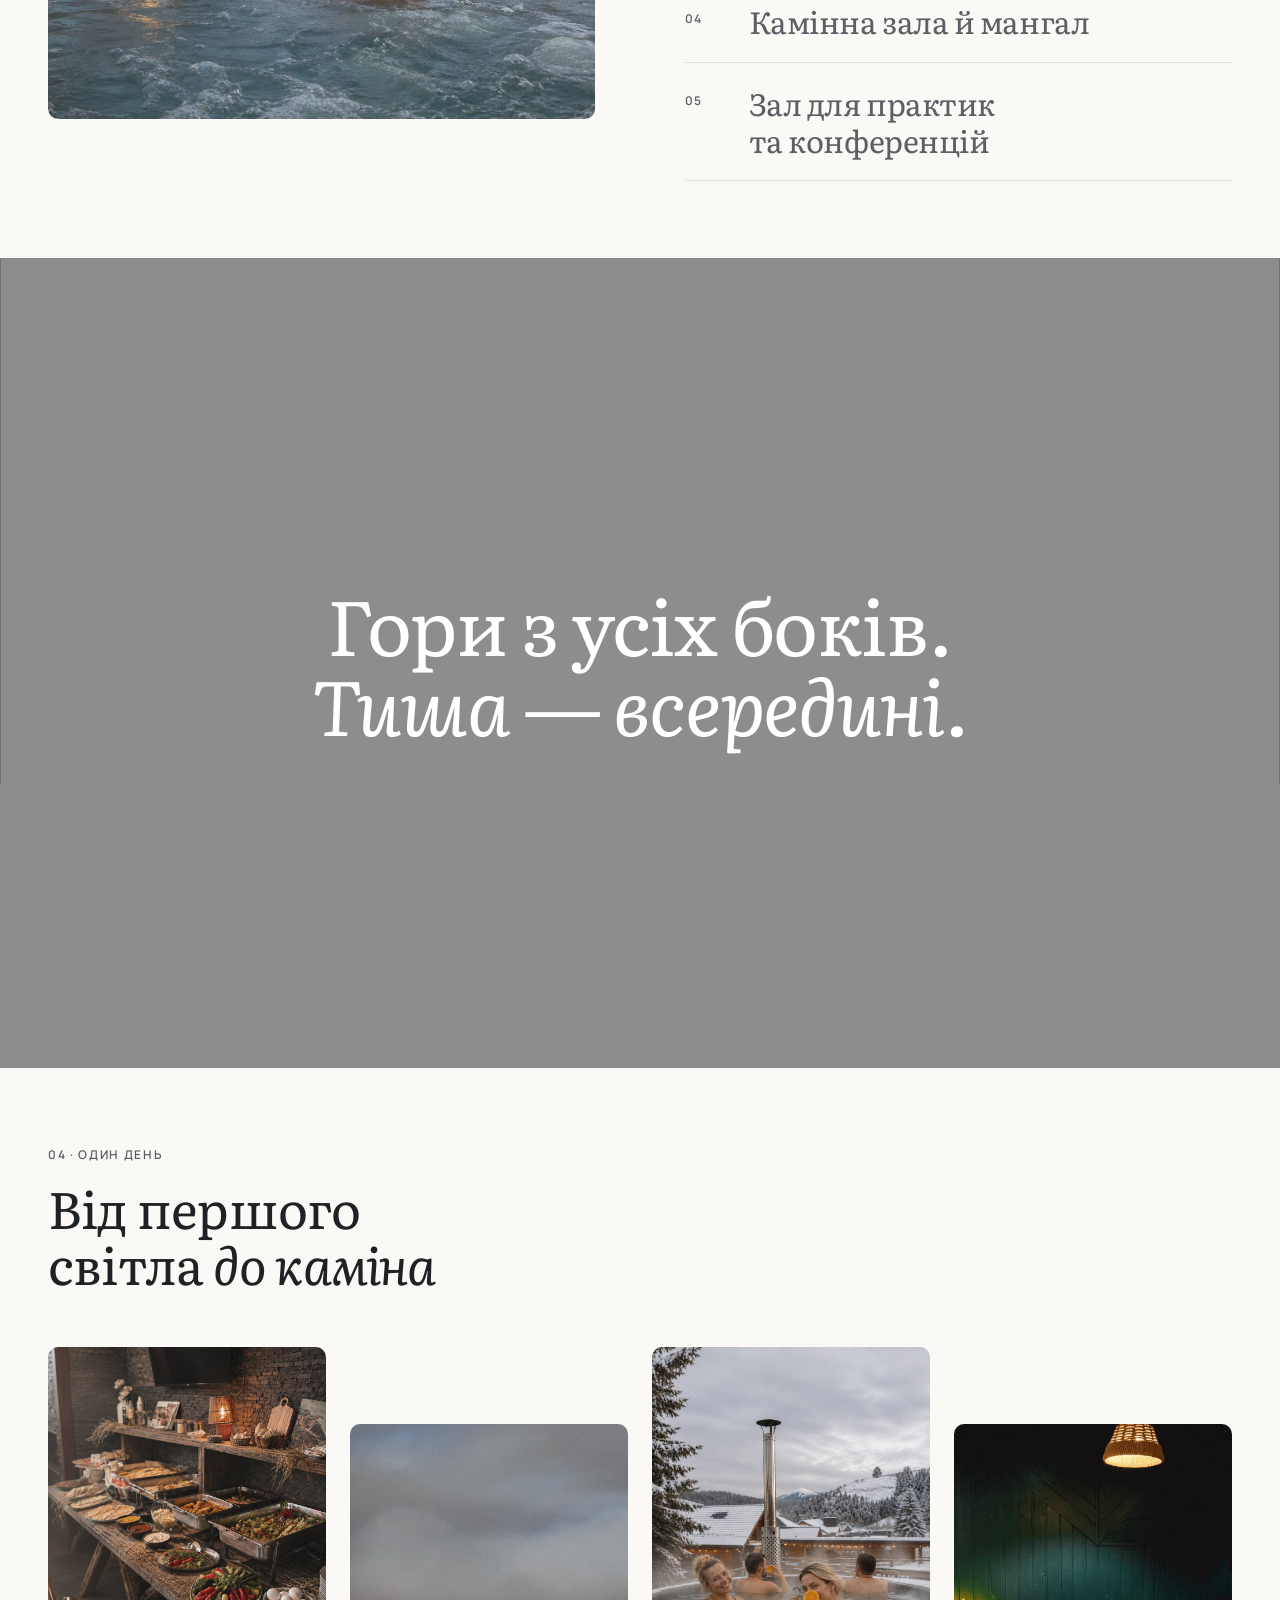
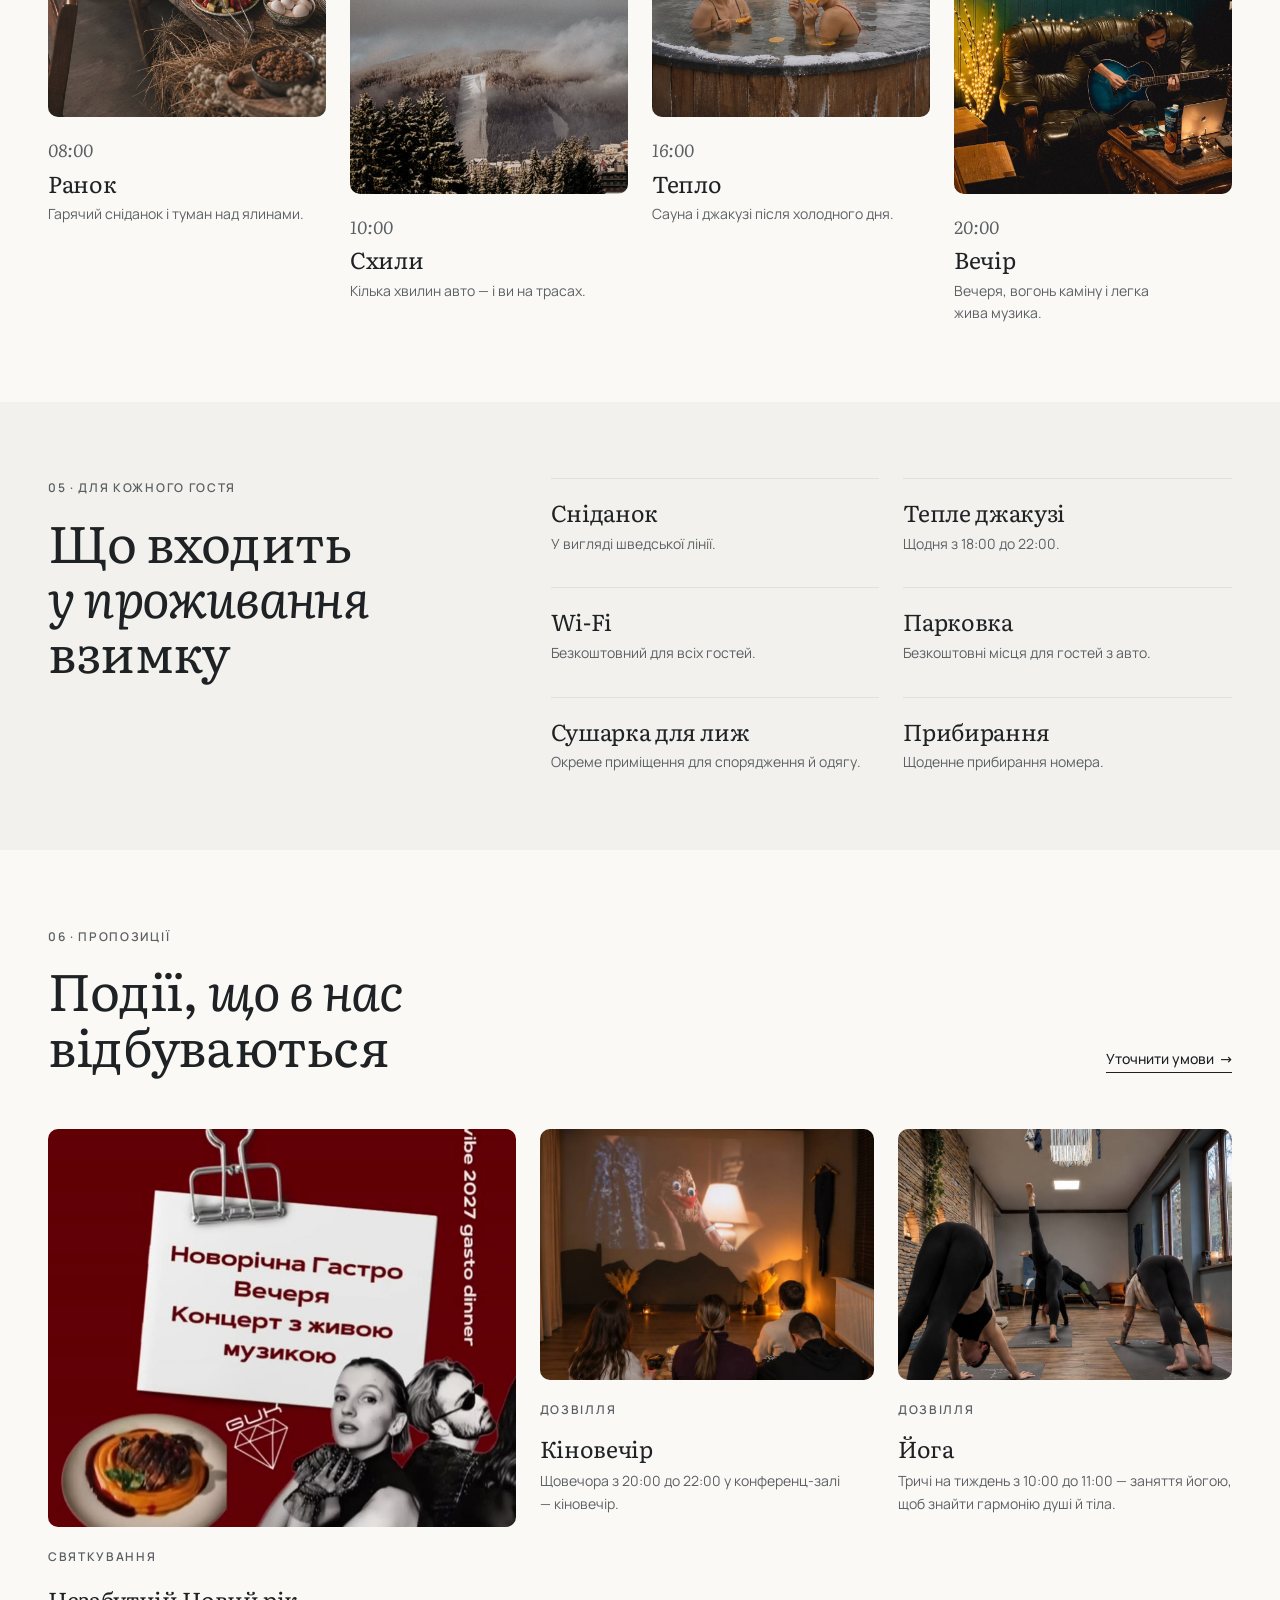
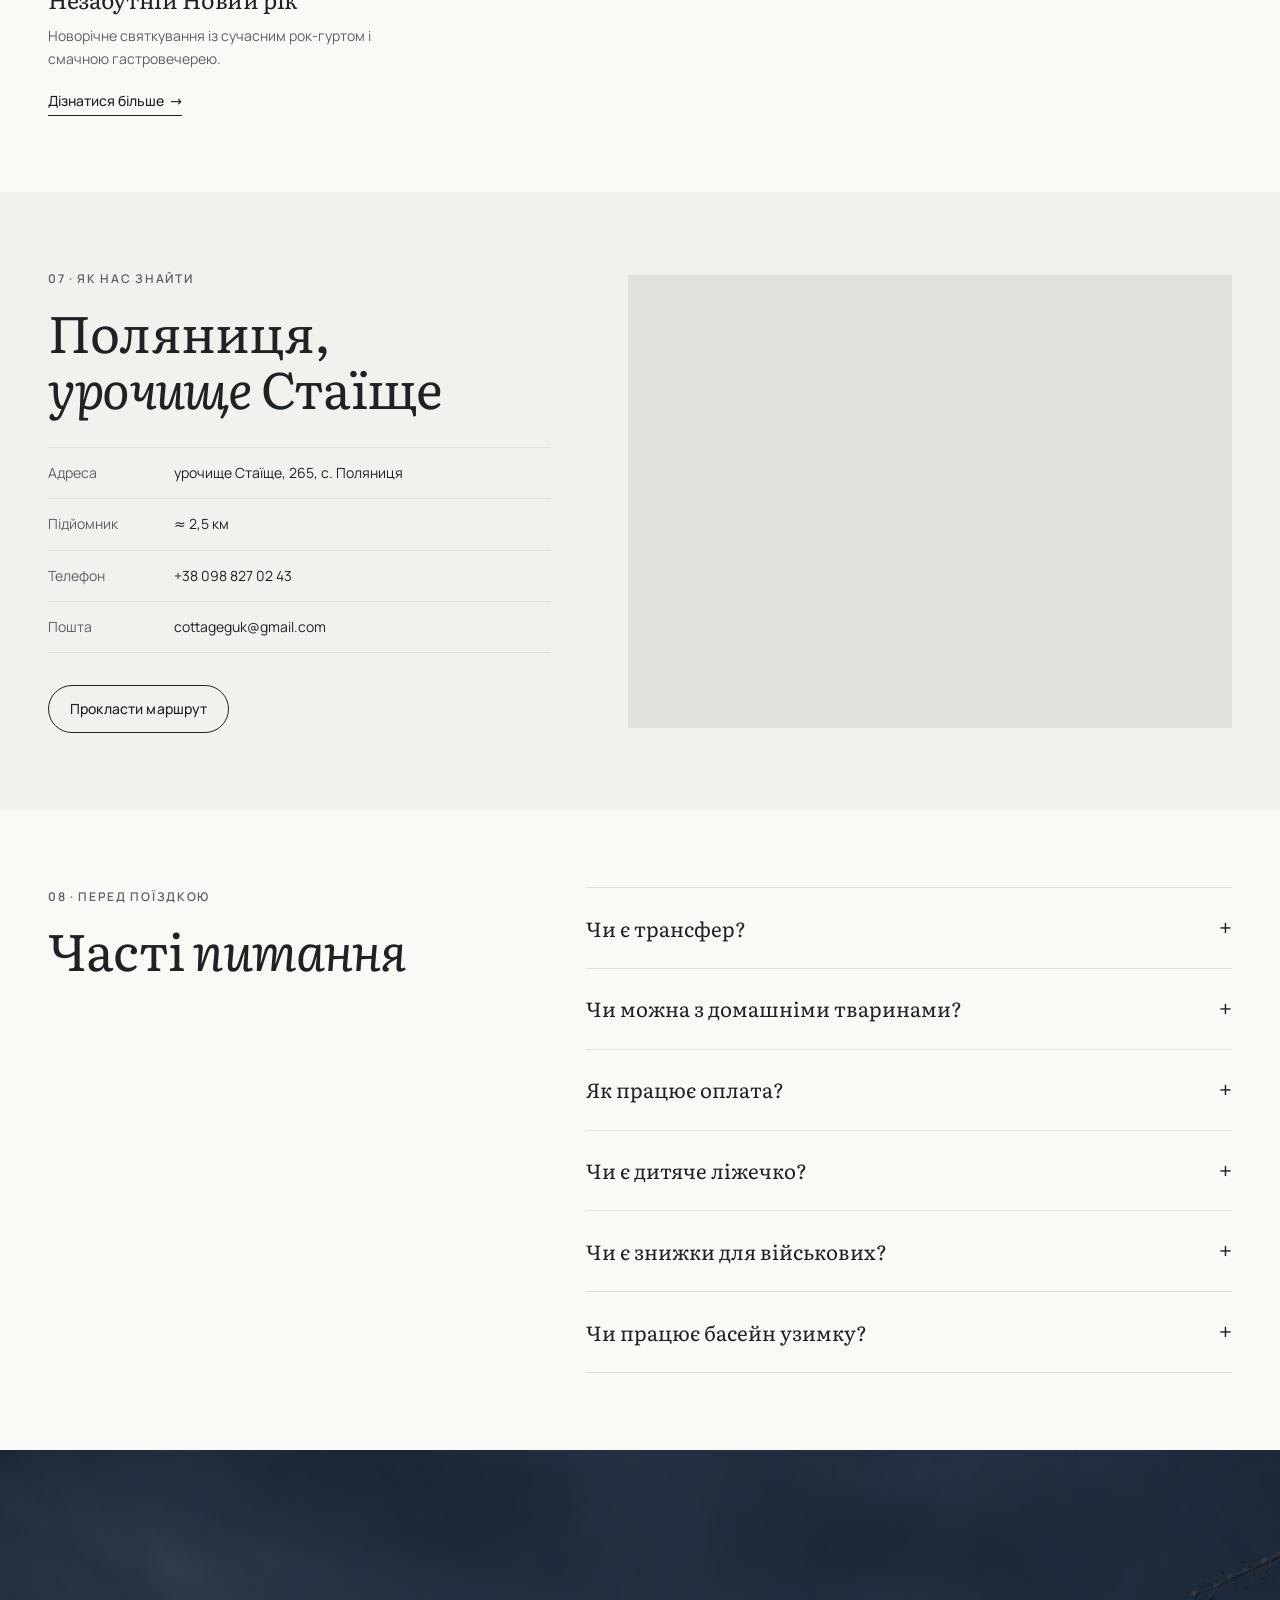
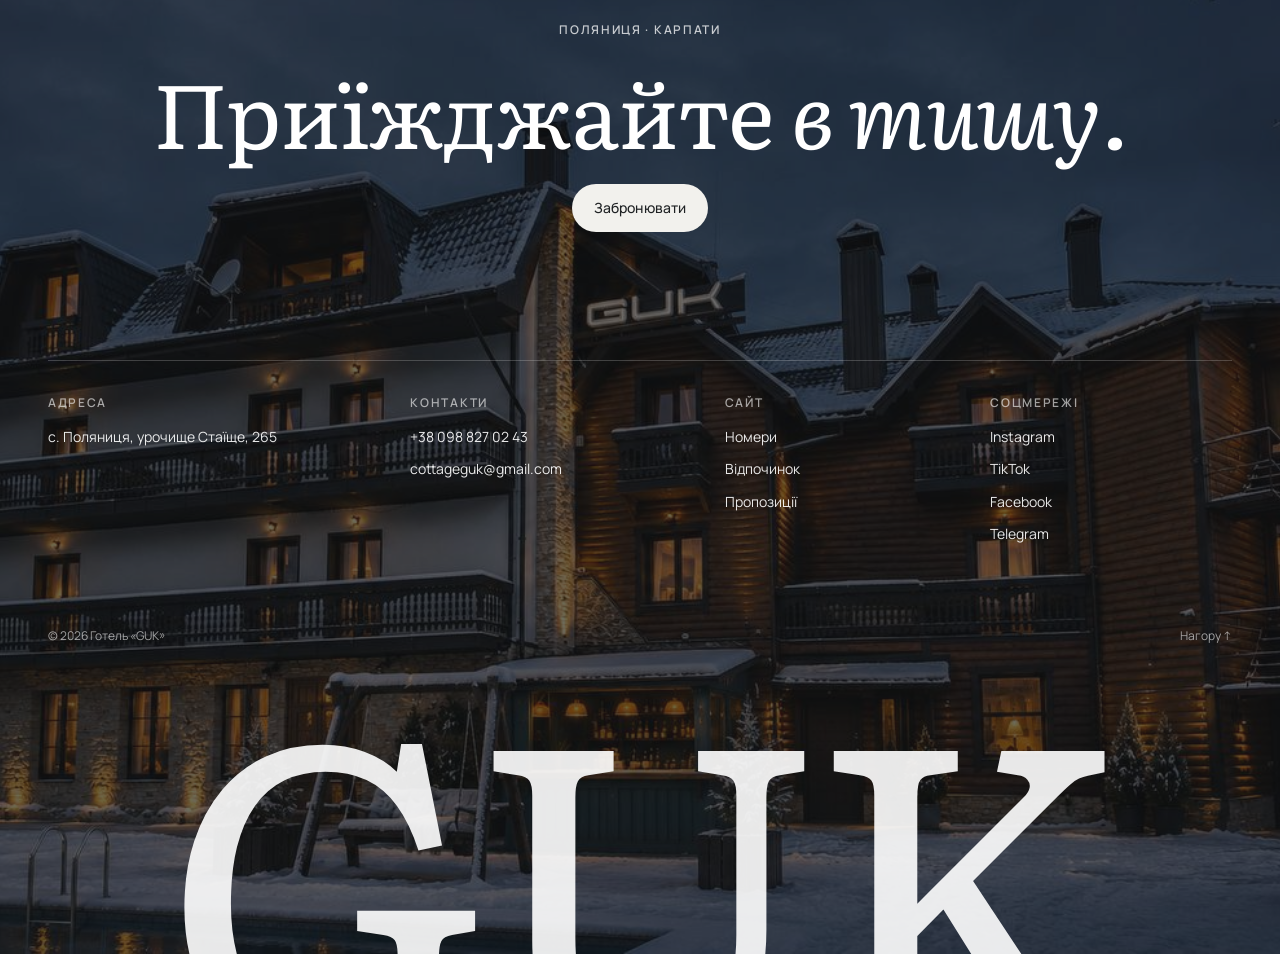
==== commit 62e0893f: "1234" ====
--- a/index.html
+++ b/index.html
@@ -737,7 +737,7 @@
        Стилі: css/footer.css
        ===================================================== -->
   <footer class="footer">
-    <img class="footer__bg photo" src="https://images.unsplash.com/photo-1741948924635-13a7ddbc6a05?auto=format&fit=crop&w=2400&q=80" alt="" loading="lazy">
+    <img class="footer__bg photo" src="./images/footermain2.jpeg" alt="" loading="lazy">
 
     <div class="container">
 
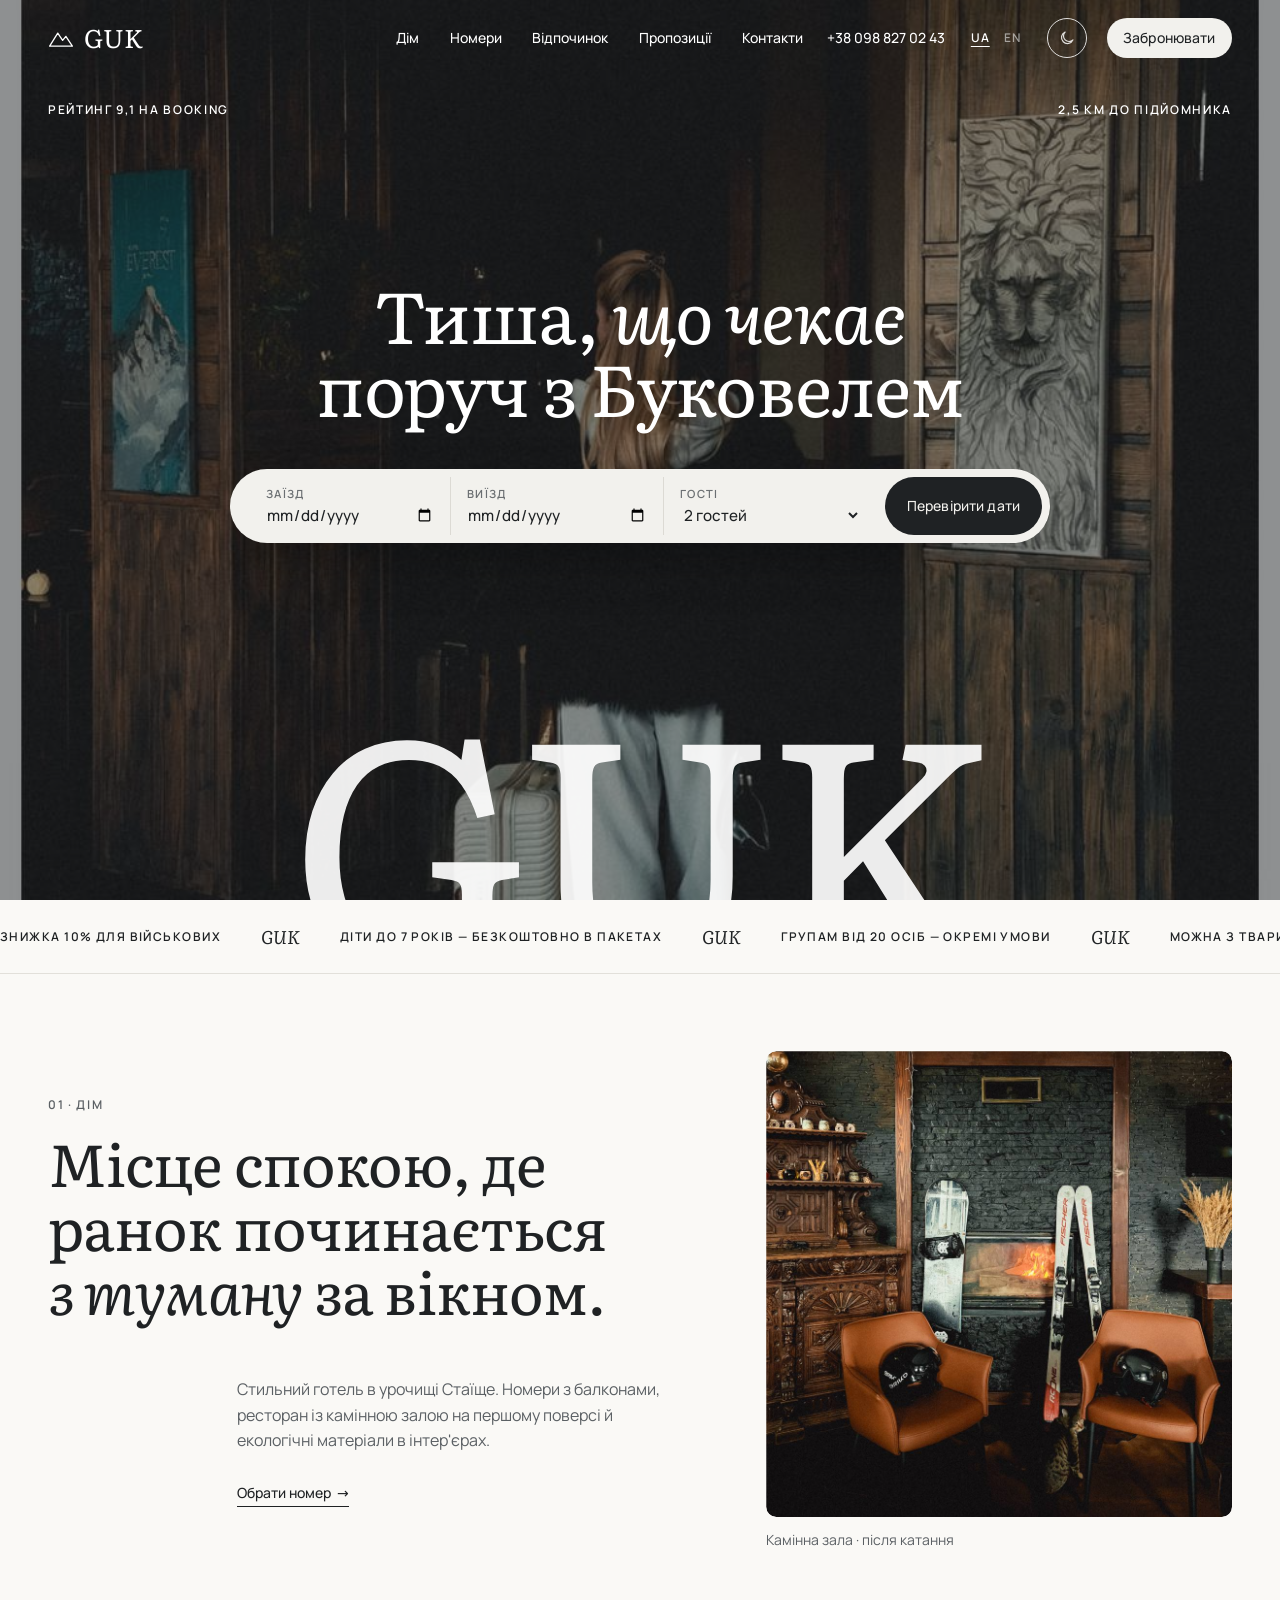
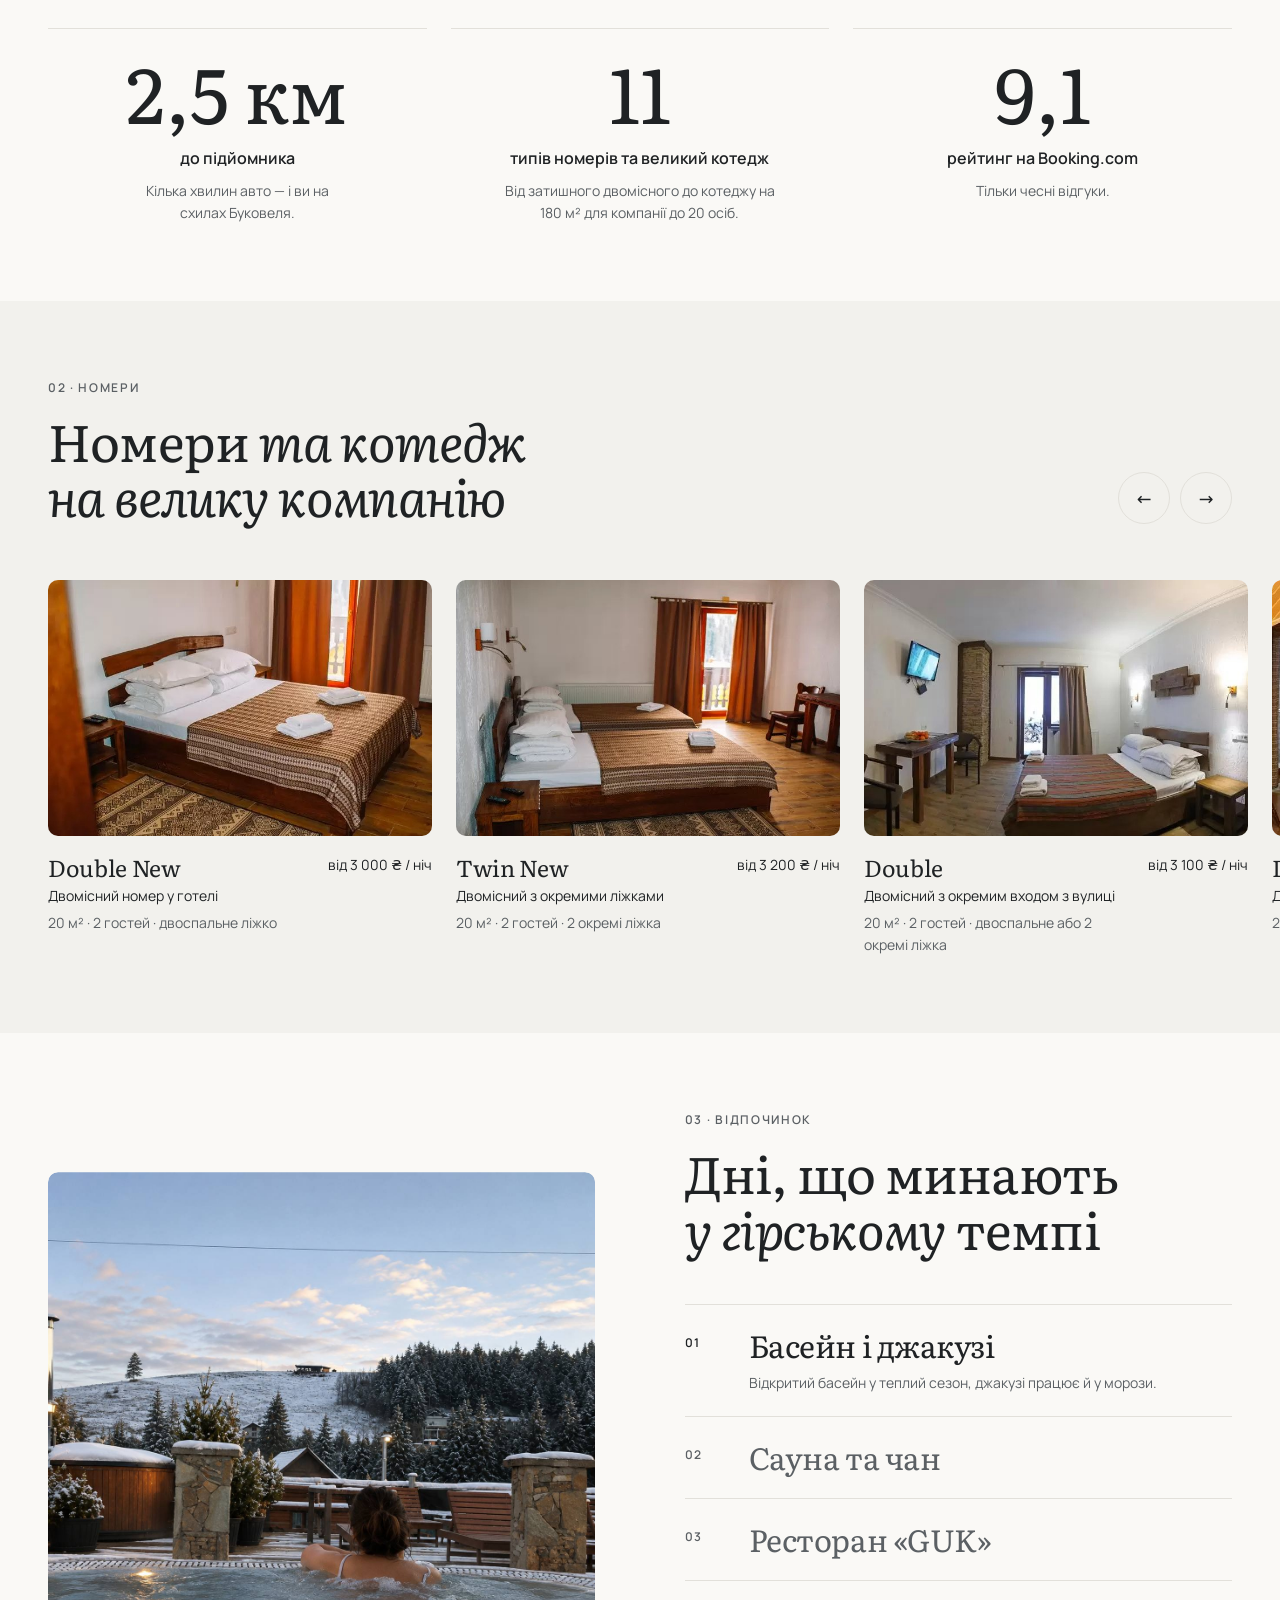
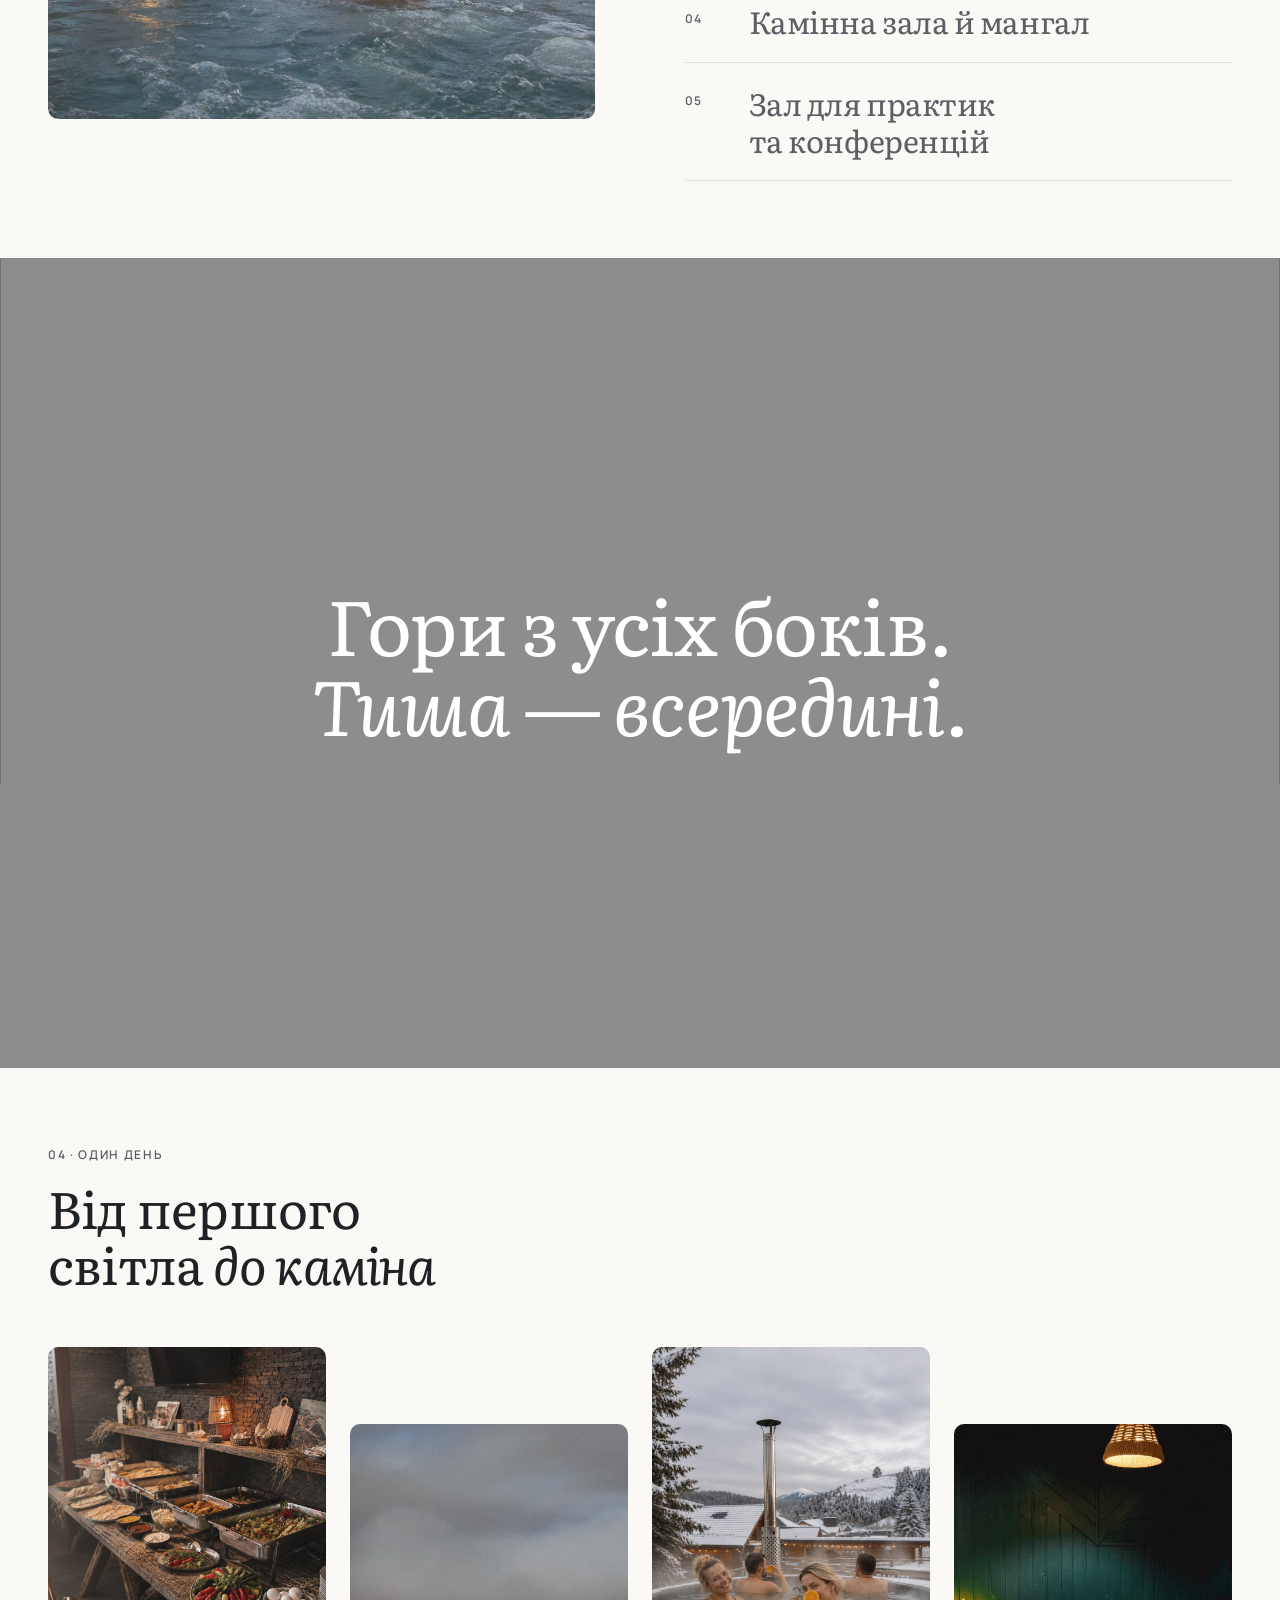
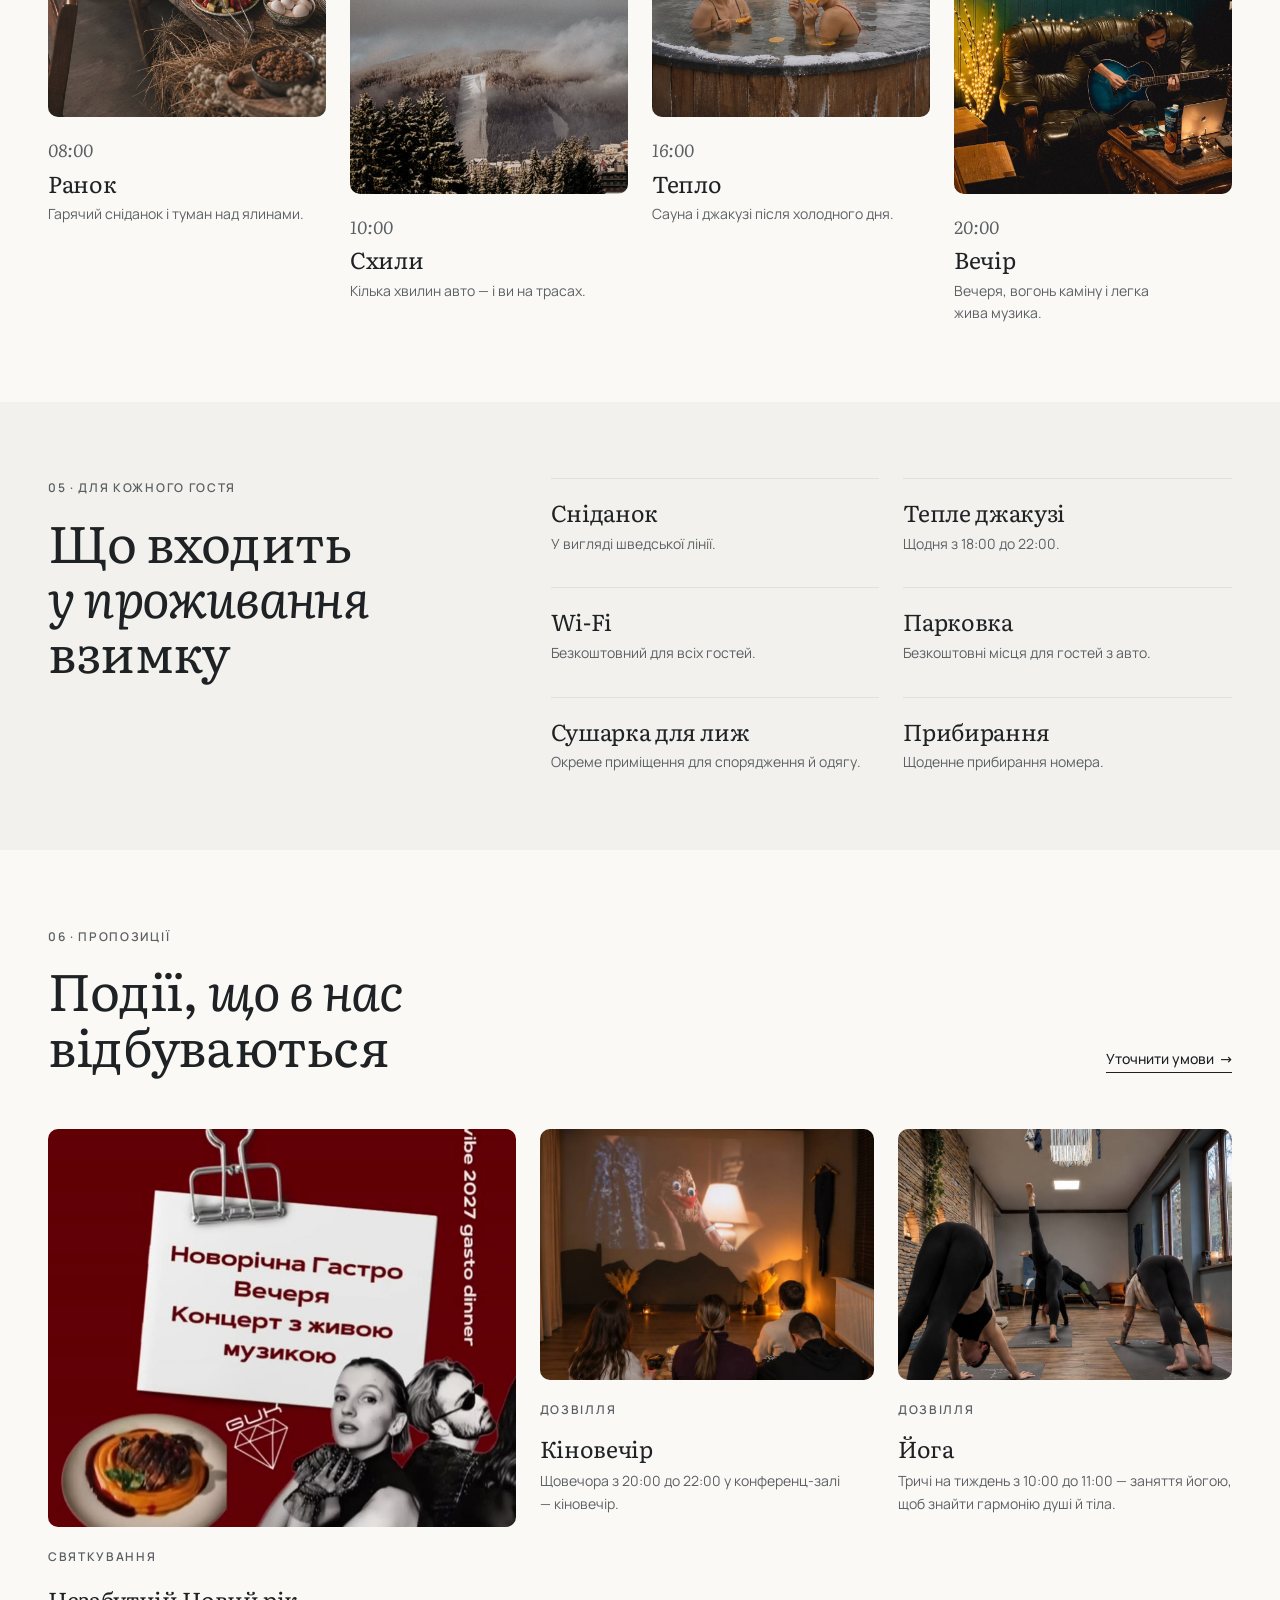
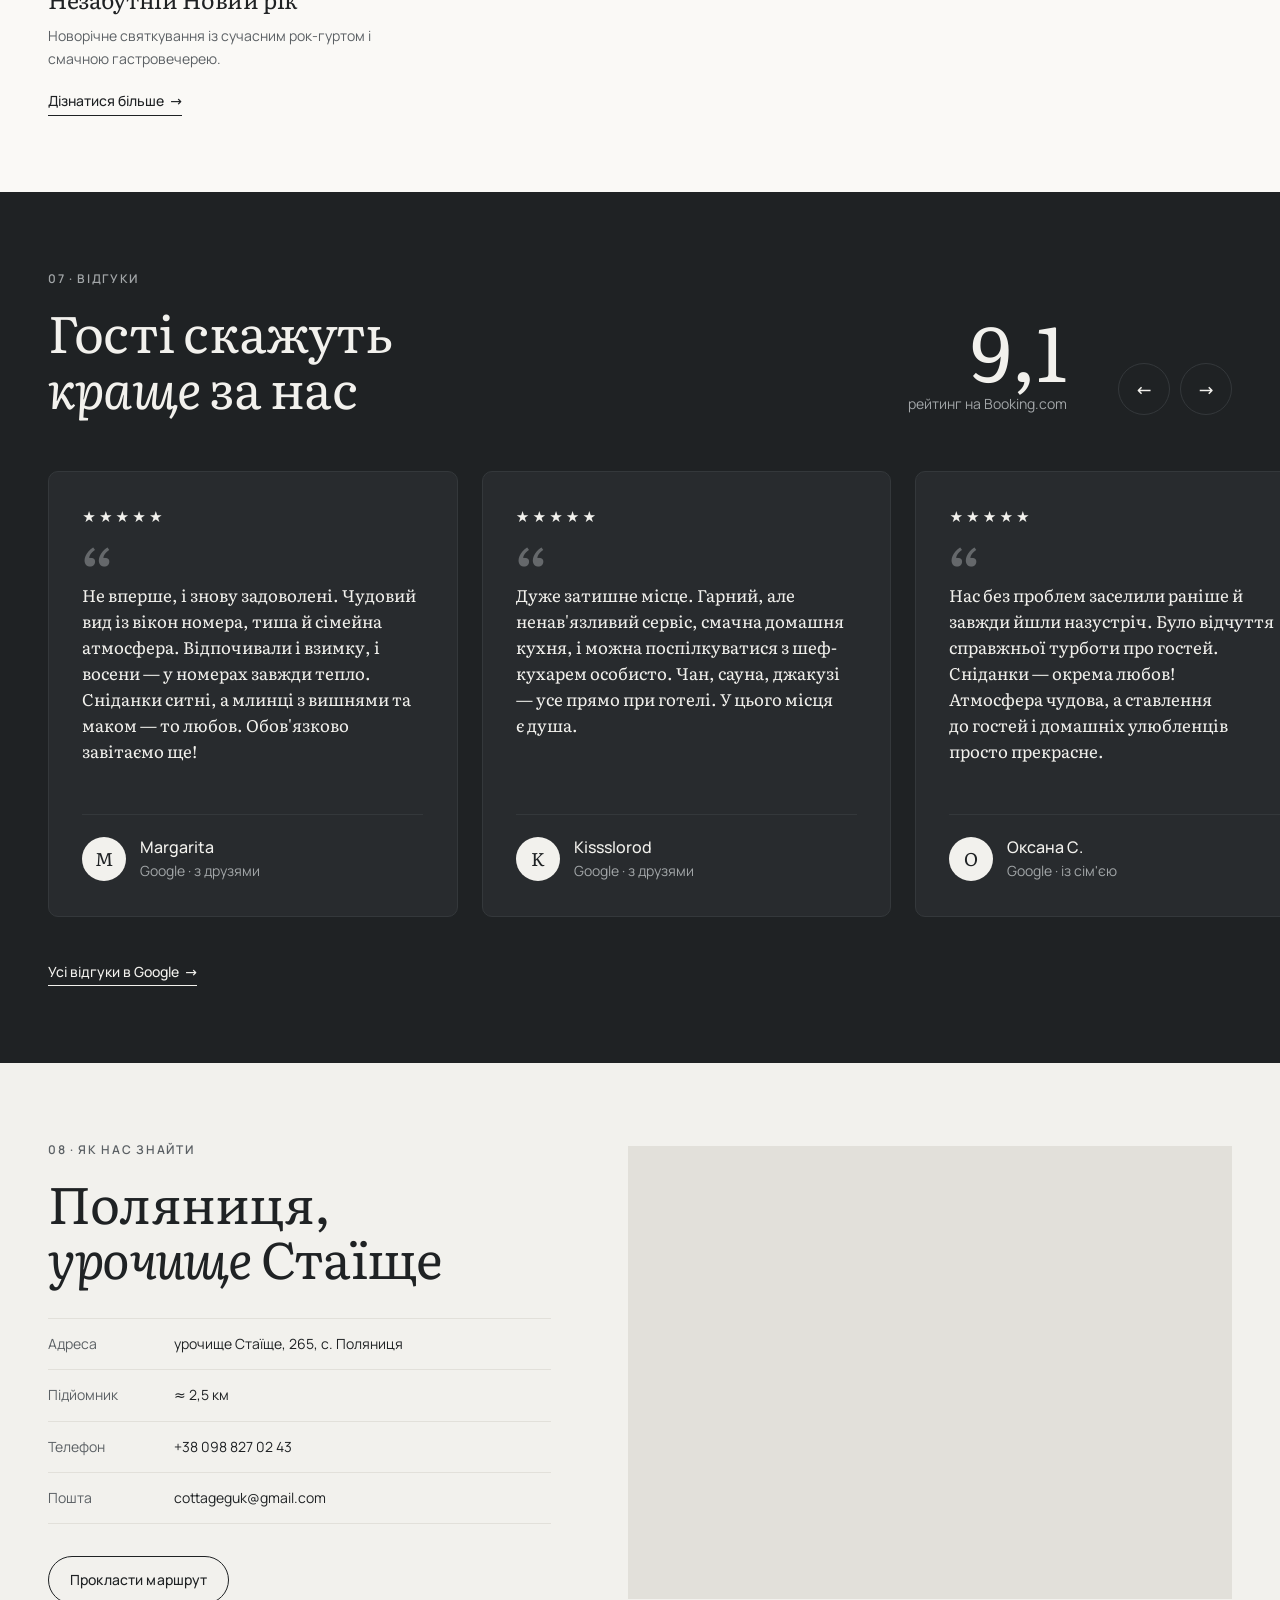
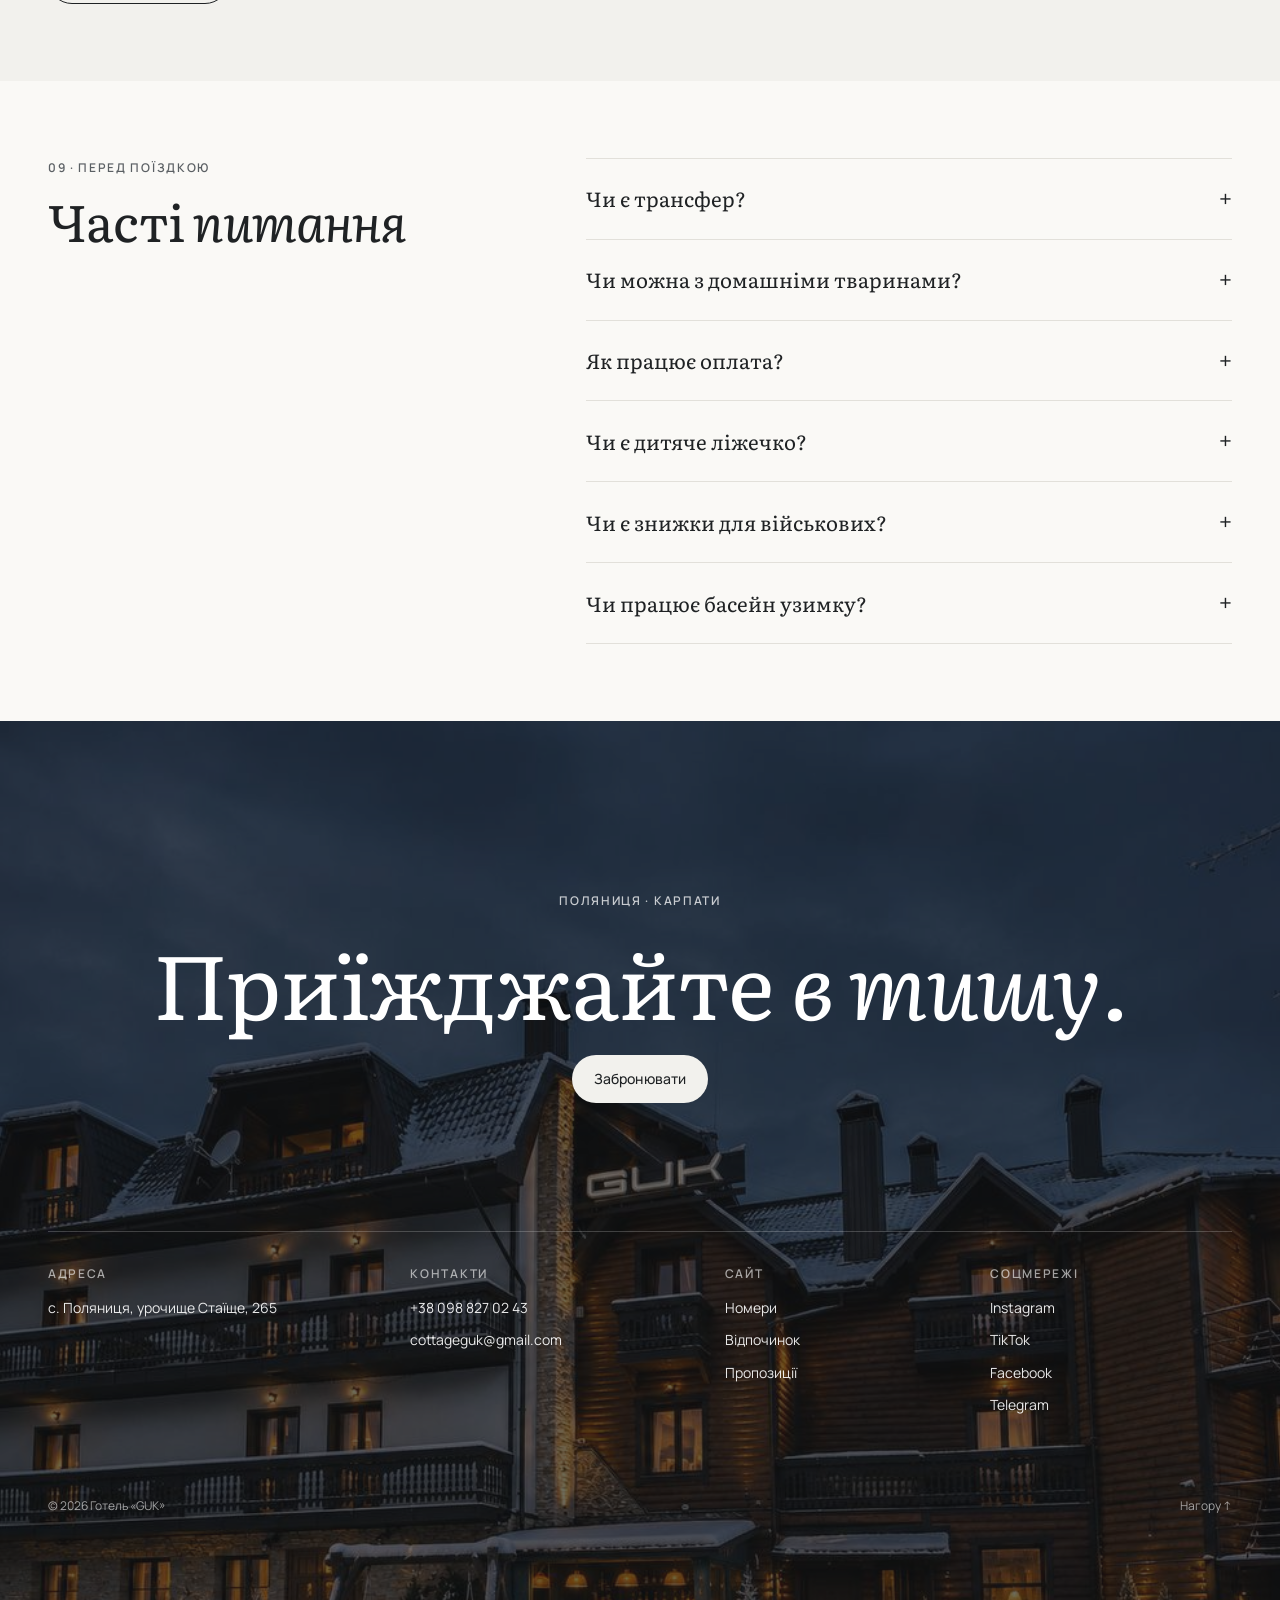
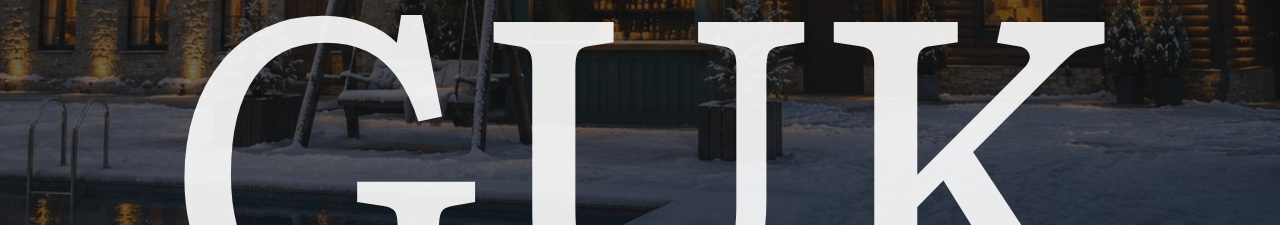
==== commit cacce1b9: "Блок «Відгуки» з 11 відгуками гостей, ціни у форматі «від 3 000 ₴», оновлена англійська версія Co-Au" ====
--- a/index.html
+++ b/index.html
@@ -110,6 +110,7 @@
       <li><a href="#rooms">Номери</a></li>
       <li><a href="#experiences">Відпочинок</a></li>
       <li><a href="#packages">Події</a></li>
+      <li><a href="#reviews">Відгуки</a></li>
       <li><a href="#location">Контакти</a></li>
     </ul>
     <div class="menu__footer">
@@ -307,7 +308,7 @@
             <h3>Double New</h3>
             <p class="room__desc">Двомісний номер у готелі</p>
             <p class="room__meta">20 м² · 2 гостей · двоспальне ліжко</p>
-            <p class="room__price">від — 3000 ₴ / ніч</p>
+            <p class="room__price">від 3 000 ₴ / ніч</p>
           </div>
         </article>
 
@@ -321,7 +322,7 @@
             <h3>Twin New</h3>
             <p class="room__desc">Двомісний з окремими ліжками</p>
             <p class="room__meta">20 м² · 2 гостей · 2 окремі ліжка</p>
-            <p class="room__price">від — 3200 ₴ / ніч</p>
+            <p class="room__price">від 3 200 ₴ / ніч</p>
           </div>
         </article>
 
@@ -335,7 +336,7 @@
             <h3>Double</h3>
             <p class="room__desc">Двомісний з окремим входом з вулиці</p>
             <p class="room__meta">20 м² · 2 гостей · двоспальне або 2 окремі ліжка</p>
-            <p class="room__price">від — 3100 ₴ / ніч</p>
+            <p class="room__price">від 3 100 ₴ / ніч</p>
           </div>
         </article>
 
@@ -349,7 +350,7 @@
             <h3>Double Cottage</h3>
             <p class="room__desc">Двомісний номер у котеджі</p>
             <p class="room__meta">20 м² · 2 гостей · дерев'яний інтер'єр</p>
-            <p class="room__price">від — 3100 ₴ / ніч</p>
+            <p class="room__price">від 3 100 ₴ / ніч</p>
           </div>
         </article>
 
@@ -363,7 +364,7 @@
             <h3>Triple New</h3>
             <p class="room__desc">Тримісний номер з балконом</p>
             <p class="room__meta">25 м² · 3 гостей · балкон</p>
-            <p class="room__price">від — 4100 ₴ / ніч</p>
+            <p class="room__price">від 4 100 ₴ / ніч</p>
           </div>
         </article>
 
@@ -377,7 +378,7 @@
             <h3>Family Room</h3>
             <p class="room__desc">Дві кімнати й балкон — для сім'ї</p>
             <p class="room__meta">43 м² · 4 гостей · 2 кімнати</p>
-            <p class="room__price">від — 4500 ₴ / ніч</p>
+            <p class="room__price">від 4 500 ₴ / ніч</p>
           </div>
         </article>
 
@@ -391,7 +392,7 @@
             <h3>Duplex</h3>
             <p class="room__desc">Дворівневий номер</p>
             <p class="room__meta">45–50 м² · 4 гостей · 2 поверхи</p>
-            <p class="room__price">від — 4500 ₴ / ніч</p>
+            <p class="room__price">від 4 500 ₴ / ніч</p>
           </div>
         </article>
 
@@ -405,7 +406,7 @@
             <h3>Quadruple</h3>
             <p class="room__desc">Однокімнатний чотиримісний</p>
             <p class="room__meta">20 м² · 4 гостей · 2 двоспальні ліжка</p>
-            <p class="room__price">від — 4200 ₴ / ніч</p>
+            <p class="room__price">від 4 200 ₴ / ніч</p>
           </div>
         </article>
 
@@ -419,7 +420,7 @@
             <h3>Люкс із каміном</h3>
             <p class="room__desc">Дві спальні й хол із каміном у котеджі</p>
             <p class="room__meta">55 м² · 4 гостей · 3 кімнати</p>
-            <p class="room__price">від — 6000 ₴ / ніч</p>
+            <p class="room__price">від 6 000 ₴ / ніч</p>
           </div>
         </article>
 
@@ -433,7 +434,7 @@
             <h3>Мансардний</h3>
             <p class="room__desc">Затишний номер під дахом котеджу</p>
             <p class="room__meta">20 м² · 4 гостей · 2 двоспальні ліжка</p>
-            <p class="room__price">від — 4000 ₴ / ніч</p>
+            <p class="room__price">від 4 000 ₴ / ніч</p>
           </div>
         </article>
 
@@ -447,7 +448,7 @@
             <h3>Котедж повністю</h3>
             <p class="room__desc">Цілий котедж із кухнею та каміном</p>
             <p class="room__meta">180 м² · до 20 гостей · 8 кімнат</p>
-            <p class="room__price">від — 25000 ₴ / ніч</p>
+            <p class="room__price">від 25 000 ₴ / ніч</p>
           </div>
         </article>
 
@@ -647,13 +648,157 @@
 
 
     <!-- =====================================================
-         10. ВІДГУКИ — шаблон (вимкнений до реальних відгуків)
-         ===================================================== -->
-    <!--
-    <section class="reviews section section--alt">
-      ...
-    </section>
-    -->
+         10. ВІДГУКИ — справжні відгуки гостей з Google Maps
+         Стилі: css/home.css → «10. ВІДГУКИ»
+         Гортання стрілками й перетягуванням: js/main.js → пункт 7
+         Новий відгук = скопіювати один <figure class="review"> і
+         додати переклад тексту в tools/make_en.py (словник T).
+         ===================================================== -->
+    <section class="reviews section" id="reviews">
+      <div class="container">
+        <div class="section-head reviews__head">
+          <div>
+            <span class="label reveal">07 · Відгуки</span>
+            <h2 class="reveal">Гості скажуть <em>краще</em> за нас</h2>
+          </div>
+          <div class="reviews__aside reveal">
+            <p class="reviews__score"><strong>9,1</strong><span>рейтинг на Booking.com</span></p>
+            <div class="rooms__nav">
+              <button class="round-btn" type="button" data-reviews-prev aria-label="Попередній відгук">←</button>
+              <button class="round-btn" type="button" data-reviews-next aria-label="Наступний відгук">→</button>
+            </div>
+          </div>
+        </div>
+      </div>
+
+      <div class="reviews__track" data-reviews-track tabindex="0" aria-label="Відгуки — гортайте вбік">
+        <!-- Відгук 01: Margarita -->
+        <figure class="review">
+          <p class="review__stars" aria-label="Оцінка 5 з 5">★★★★★</p>
+          <blockquote class="review__text">
+            <p>Не вперше, і знову задоволені. Чудовий вид із вікон номера, тиша й сімейна атмосфера. Відпочивали і взимку, і восени — у номерах завжди тепло. Сніданки ситні, а млинці з вишнями та маком — то любов. Обов'язково завітаємо ще!</p>
+          </blockquote>
+          <figcaption class="review__author">
+            <span class="review__avatar" aria-hidden="true">M</span>
+            <span><strong>Margarita</strong><small>Google · з друзями</small></span>
+          </figcaption>
+        </figure>
+        <!-- Відгук 02: Kissslorod -->
+        <figure class="review">
+          <p class="review__stars" aria-label="Оцінка 5 з 5">★★★★★</p>
+          <blockquote class="review__text">
+            <p>Дуже затишне місце. Гарний, але ненав'язливий сервіс, смачна домашня кухня, і можна поспілкуватися з шеф-кухарем особисто. Чан, сауна, джакузі — усе прямо при готелі. У цього місця є душа.</p>
+          </blockquote>
+          <figcaption class="review__author">
+            <span class="review__avatar" aria-hidden="true">K</span>
+            <span><strong>Kissslorod</strong><small>Google · з друзями</small></span>
+          </figcaption>
+        </figure>
+        <!-- Відгук 03: Оксана С. -->
+        <figure class="review">
+          <p class="review__stars" aria-label="Оцінка 5 з 5">★★★★★</p>
+          <blockquote class="review__text">
+            <p>Нас без проблем заселили раніше й завжди йшли назустріч. Було відчуття справжньої турботи про гостей. Сніданки — окрема любов! Атмосфера чудова, а ставлення до гостей і домашніх улюбленців просто прекрасне.</p>
+          </blockquote>
+          <figcaption class="review__author">
+            <span class="review__avatar" aria-hidden="true">О</span>
+            <span><strong>Оксана С.</strong><small>Google · із сім'єю</small></span>
+          </figcaption>
+        </figure>
+        <!-- Відгук 04: Aleksa W. -->
+        <figure class="review">
+          <p class="review__stars" aria-label="Оцінка 5 з 5">★★★★★</p>
+          <blockquote class="review__text">
+            <p>Ресторан із панорамним видом на гори, дуже затишно. Персонал привітний і турботливий — відчула себе як удома. А кухня — клас: борщ найкращий у всьому Буковелі!</p>
+          </blockquote>
+          <figcaption class="review__author">
+            <span class="review__avatar" aria-hidden="true">A</span>
+            <span><strong>Aleksa W.</strong><small>Google · ресторан</small></span>
+          </figcaption>
+        </figure>
+        <!-- Відгук 05: Lone Frod -->
+        <figure class="review">
+          <p class="review__stars" aria-label="Оцінка 4 з 5">★★★★<span class="review__star--off">★</span></p>
+          <blockquote class="review__text">
+            <p>Через три дні відпочинку знали весь персонал на ім'я — і в результаті найвищий бал! Особливо сподобалося, що в номері був камін і нам дозволили його розпалювати: це +100 до затишку.</p>
+          </blockquote>
+          <figcaption class="review__author">
+            <span class="review__avatar" aria-hidden="true">L</span>
+            <span><strong>Lone Frod</strong><small>Google</small></span>
+          </figcaption>
+        </figure>
+        <!-- Відгук 06: Julia S. -->
+        <figure class="review">
+          <p class="review__stars" aria-label="Оцінка 5 з 5">★★★★★</p>
+          <blockquote class="review__text">
+            <p>Дуже привітний персонал. У номерах чисто, прибирання щодня, є все необхідне. Комфортні матраци й тепла ковдра. Є зал для практик і кіно на проєкторі. Дуже класне джакузі та гаряча лазня.</p>
+          </blockquote>
+          <figcaption class="review__author">
+            <span class="review__avatar" aria-hidden="true">J</span>
+            <span><strong>Julia S.</strong><small>Google · з друзями</small></span>
+          </figcaption>
+        </figure>
+        <!-- Відгук 07: Юлія Д. -->
+        <figure class="review">
+          <p class="review__stars" aria-label="Оцінка 5 з 5">★★★★★</p>
+          <blockquote class="review__text">
+            <p>Чудовий готель для тихого сімейного відпочинку. Доброзичливі люди й сервіс на високому рівні: якщо треба перенести заселення чи виселення — завжди йдуть назустріч. Тихий мальовничий куточок, а до центру Буковеля — невеличка прогулянка пішки.</p>
+          </blockquote>
+          <figcaption class="review__author">
+            <span class="review__avatar" aria-hidden="true">Ю</span>
+            <span><strong>Юлія Д.</strong><small>Google · із сім'єю</small></span>
+          </figcaption>
+        </figure>
+        <!-- Відгук 08: Руслан П. -->
+        <figure class="review">
+          <p class="review__stars" aria-label="Оцінка 5 з 5">★★★★★</p>
+          <blockquote class="review__text">
+            <p>Приємна атмосфера, доброзичливий персонал і власники. Відпочили на повну завдяки джакузі, спа й чану. Їжа смачна — обов'язково спробуйте узвар, він повертає в дитинство. Обов'язково приїду ще!</p>
+          </blockquote>
+          <figcaption class="review__author">
+            <span class="review__avatar" aria-hidden="true">Р</span>
+            <span><strong>Руслан П.</strong><small>Google · у парі</small></span>
+          </figcaption>
+        </figure>
+        <!-- Відгук 09: Nataly A. -->
+        <figure class="review">
+          <p class="review__stars" aria-label="Оцінка 5 з 5">★★★★★</p>
+          <blockquote class="review__text">
+            <p>10 днів відпочивала в цьому готелі. Дуже класне розташування: поруч магазини й кафе, швидко дістатися до популярних місць Буковеля. З номера — чудовий краєвид. Персонал уважний, завжди допоможуть.</p>
+          </blockquote>
+          <figcaption class="review__author">
+            <span class="review__avatar" aria-hidden="true">N</span>
+            <span><strong>Nataly A.</strong><small>Google · з друзями</small></span>
+          </figcaption>
+        </figure>
+        <!-- Відгук 10: Богдана -->
+        <figure class="review">
+          <p class="review__stars" aria-label="Оцінка 5 з 5">★★★★★</p>
+          <blockquote class="review__text">
+            <p>Дуже затишно й атмосферно. Особливо сподобалося джакузі. У номері чисто, дуже зручне ліжко й красивий вид на одиноку смереку на горі. Персонал приємний, кухня смачна. Однозначно 10/10 :)</p>
+          </blockquote>
+          <figcaption class="review__author">
+            <span class="review__avatar" aria-hidden="true">Б</span>
+            <span><strong>Богдана</strong><small>Google · із сім'єю</small></span>
+          </figcaption>
+        </figure>
+        <!-- Відгук 11: Дарья M. -->
+        <figure class="review">
+          <p class="review__stars" aria-label="Оцінка 5 з 5">★★★★★</p>
+          <blockquote class="review__text">
+            <p>Дуже атмосферний ресторан із цікавою історією та неймовірно смачною домашньою кухнею. Дякуємо дівчатам за турботливе обслуговування!</p>
+          </blockquote>
+          <figcaption class="review__author">
+            <span class="review__avatar" aria-hidden="true">Д</span>
+            <span><strong>Дарья M.</strong><small>Google · ресторан</small></span>
+          </figcaption>
+        </figure>
+      </div>
+
+      <div class="container">
+        <a class="link-arrow reviews__more reveal" href="https://www.google.com/maps/search/?api=1&query=%D0%93%D0%BE%D1%82%D0%B5%D0%BB%D1%8C+%D0%93%D1%83%D0%BA+%D0%9F%D0%BE%D0%BB%D1%8F%D0%BD%D0%B8%D1%86%D1%8F" target="_blank" rel="noopener">Усі відгуки в Google</a>
+      </div>
+    </section>
 
 
     <!-- =====================================================
@@ -665,7 +810,7 @@
       <div class="container location__grid">
 
         <div class="location__text">
-          <span class="label reveal">07 · Як нас знайти</span>
+          <span class="label reveal">08 · Як нас знайти</span>
           <h2 class="reveal">Поляниця, <em>урочище</em> Стаїще</h2>
 
           <dl class="location__list reveal">
@@ -697,7 +842,7 @@
     <section class="faq section">
       <div class="container faq__grid">
         <div>
-          <span class="label reveal">08 · Перед поїздкою</span>
+          <span class="label reveal">09 · Перед поїздкою</span>
           <h2 class="reveal">Часті <em>питання</em></h2>
         </div>
         <div class="faq__list reveal">
--- a/css/variables.css
+++ b/css/variables.css
@@ -17,6 +17,8 @@
   --color-dark: #1f2224;        /* темні секції (сезони, футер, меню) */
   --color-dark-line: #34383b;   /* лінії на темних секціях            */
   --color-on-dark: #f2f1ed;     /* текст на темному фоні              */
+  --color-on-dark-muted: #a2a6a8; /* другорядний текст на темному    */
+  --color-dark-surface: #282b2e;  /* картки на темних секціях (відгуки) */
   --color-accent: #1f2224;      /* акцент (номери, мітки) — графіт    */
 
   /* Фіксовані кольори — НЕ змінюються в темній темі.
@@ -83,6 +85,8 @@
   --color-dark: #101213;        /* «темні» секції — ще темніші        */
   --color-dark-line: #2a2e30;
   --color-on-dark: #f2f1ed;
+  --color-on-dark-muted: #8f9497;
+  --color-dark-surface: #191c1d;
   --color-accent: #f2f1ed;
 
   --header-bg: rgb(23 25 26 / 0.92);
--- a/css/home.css
+++ b/css/home.css
@@ -5,9 +5,9 @@
    01. HERO              07. ДЕНЬ У ГУКУ
    02. БІГУЧИЙ РЯДОК     08. ЩО ВХОДИТЬ
    03. ДІМ               09. ПРОПОЗИЦІЇ
-   04. НОМЕРИ            11. РОЗТАШУВАННЯ
-   05. ВІДПОЧИНОК        12. ПИТАННЯ
-   06. ПАНОРАМА
+   04. НОМЕРИ            10. ВІДГУКИ
+   05. ВІДПОЧИНОК        11. РОЗТАШУВАННЯ
+   06. ПАНОРАМА          12. ПИТАННЯ
    (13. ФУТЕР — у footer.css)
    Адаптивні правила — в кінці кожного блоку.
    ========================================================= */
@@ -779,6 +779,195 @@
 
 
 /* =========================================================
+   10. ВІДГУКИ — темна секція, стрічка карток як у «Номерах»
+   ========================================================= */
+
+.reviews {
+  background: var(--color-dark);
+  color: var(--color-on-dark);
+}
+
+.reviews .label {
+  color: var(--color-on-dark-muted);
+}
+
+.reviews__head {
+  align-items: flex-end;
+}
+
+/* Праворуч у заголовку: велика оцінка + стрілки */
+.reviews__aside {
+  display: flex;
+  align-items: flex-end;
+  gap: clamp(24px, 4vw, 56px);
+}
+
+.reviews__score {
+  display: grid;
+  margin: 0;
+  text-align: right;
+}
+.reviews__score strong {
+  font-family: var(--font-serif);
+  font-size: clamp(3rem, 6vw, 5rem);
+  font-weight: 400;
+  line-height: 0.9;
+}
+.reviews__score span {
+  margin-top: 8px;
+  font-size: var(--fs-small);
+  color: var(--color-on-dark-muted);
+}
+
+/* Кнопки-стрілки на темному фоні */
+.reviews .round-btn {
+  border-color: var(--color-dark-line);
+  color: var(--color-on-dark);
+}
+.reviews .round-btn:hover {
+  background: var(--color-on-dark);
+  border-color: var(--color-on-dark);
+  color: var(--color-dark);
+}
+
+/* Стрічка — ті самі правила, що й у номерах */
+.reviews__track {
+  --edge: max(var(--gutter), calc((100vw - var(--container)) / 2));
+  display: flex;
+  align-items: stretch;
+  gap: var(--gap);
+  padding-inline: var(--edge);
+  overflow-x: auto;
+  scroll-snap-type: x mandatory;
+  scroll-padding-inline: var(--edge);
+  scrollbar-width: none;
+  cursor: grab;
+}
+.reviews__track::-webkit-scrollbar {
+  display: none;
+}
+.reviews__track.is-dragging {
+  cursor: grabbing;
+  scroll-snap-type: none;
+  user-select: none;
+}
+
+/* Картка відгуку */
+.review {
+  display: flex;
+  flex: 0 0 clamp(290px, 32vw, 460px);
+  flex-direction: column;
+  gap: 24px;
+  margin: 0;
+  padding: clamp(24px, 2.6vw, 36px);
+  border: 1px solid var(--color-dark-line);
+  border-radius: var(--radius-photo);
+  background: var(--color-dark-surface);
+  scroll-snap-align: start;
+  transition: transform 0.5s var(--ease), border-color 0.5s var(--ease);
+}
+.review:hover {
+  transform: translateY(-4px);
+  border-color: var(--color-on-dark-muted);
+}
+
+.review__stars {
+  margin: 0;
+  font-size: 0.95rem;
+  letter-spacing: 0.2em;
+}
+.review__star--off {
+  opacity: 0.3;
+}
+
+/* Великі лапки над текстом — «журнальний» акцент */
+.review__text {
+  position: relative;
+  flex: 1;
+  margin: 0;
+  padding-top: 28px;
+}
+.review__text::before {
+  content: "“";
+  position: absolute;
+  top: -18px;
+  left: -4px;
+  font-family: var(--font-serif);
+  font-size: 4.5rem;
+  line-height: 1;
+  color: var(--color-on-dark-muted);
+  opacity: 0.5;
+}
+.review__text p {
+  margin: 0;
+  font-family: var(--font-serif);
+  font-size: clamp(1.05rem, 1.25vw, 1.2rem);
+  line-height: 1.55;
+}
+
+.review__author {
+  display: flex;
+  align-items: center;
+  gap: 14px;
+  padding-top: 20px;
+  border-top: 1px solid var(--color-dark-line);
+}
+.review__author strong {
+  display: block;
+  font-weight: 500;
+}
+.review__author small {
+  display: block;
+  font-size: var(--fs-small);
+  color: var(--color-on-dark-muted);
+}
+
+/* Кружечок з першою літерою імені */
+.review__avatar {
+  display: grid;
+  flex: 0 0 44px;
+  place-items: center;
+  width: 44px;
+  height: 44px;
+  border-radius: 50%;
+  background: var(--color-on-dark);
+  color: var(--color-dark);
+  font-family: var(--font-serif);
+  font-size: 1.15rem;
+}
+
+.reviews__more {
+  margin-top: clamp(28px, 4vw, 44px);
+  color: var(--color-on-dark);
+}
+
+@media (prefers-reduced-motion: reduce) {
+  .review,
+  .review:hover {
+    transition: none;
+    transform: none;
+  }
+}
+
+@media (max-width: 760px) {
+  .reviews__head {
+    flex-direction: column;
+    align-items: flex-start;
+  }
+  .reviews__aside {
+    width: 100%;
+    justify-content: space-between;
+  }
+  .reviews__score {
+    text-align: left;
+  }
+  .review {
+    flex-basis: 84vw;
+  }
+}
+
+
+/* =========================================================
    11. РОЗТАШУВАННЯ ТА КОНТАКТИ
    ========================================================= */
 
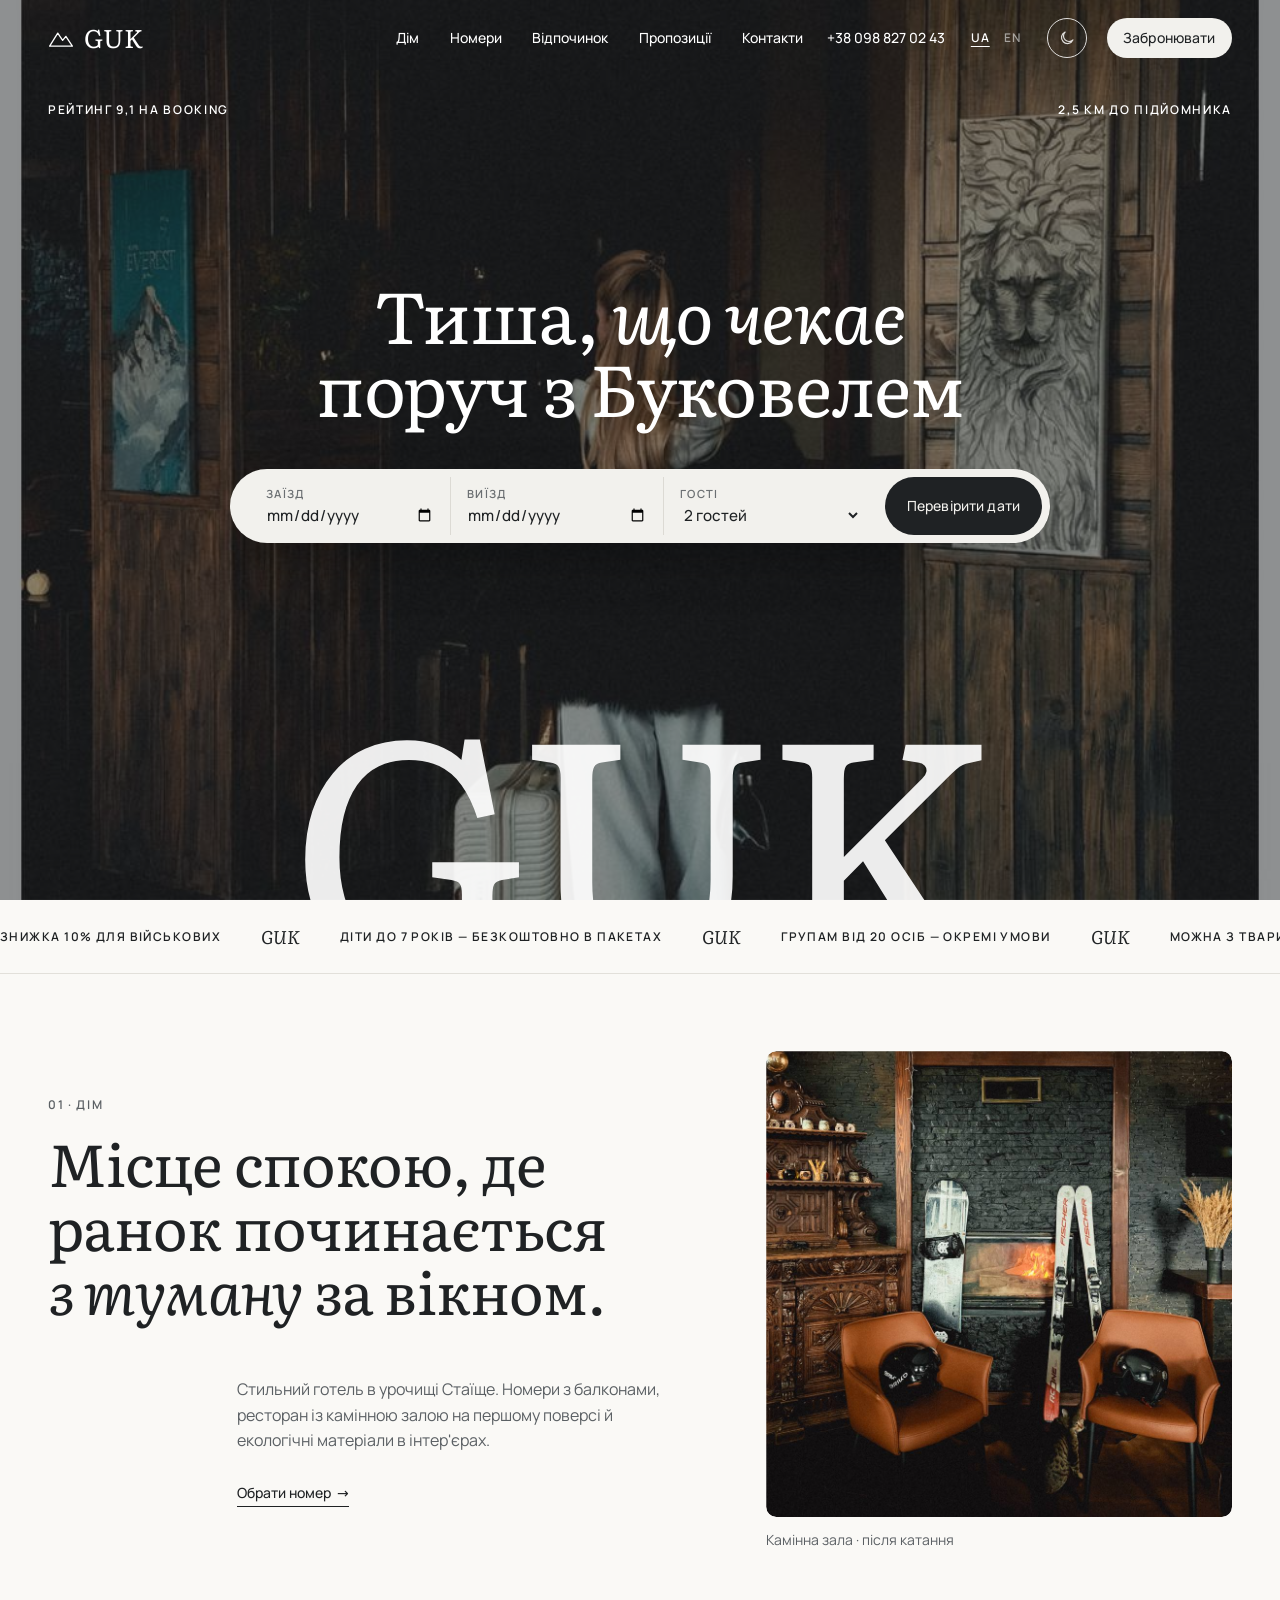
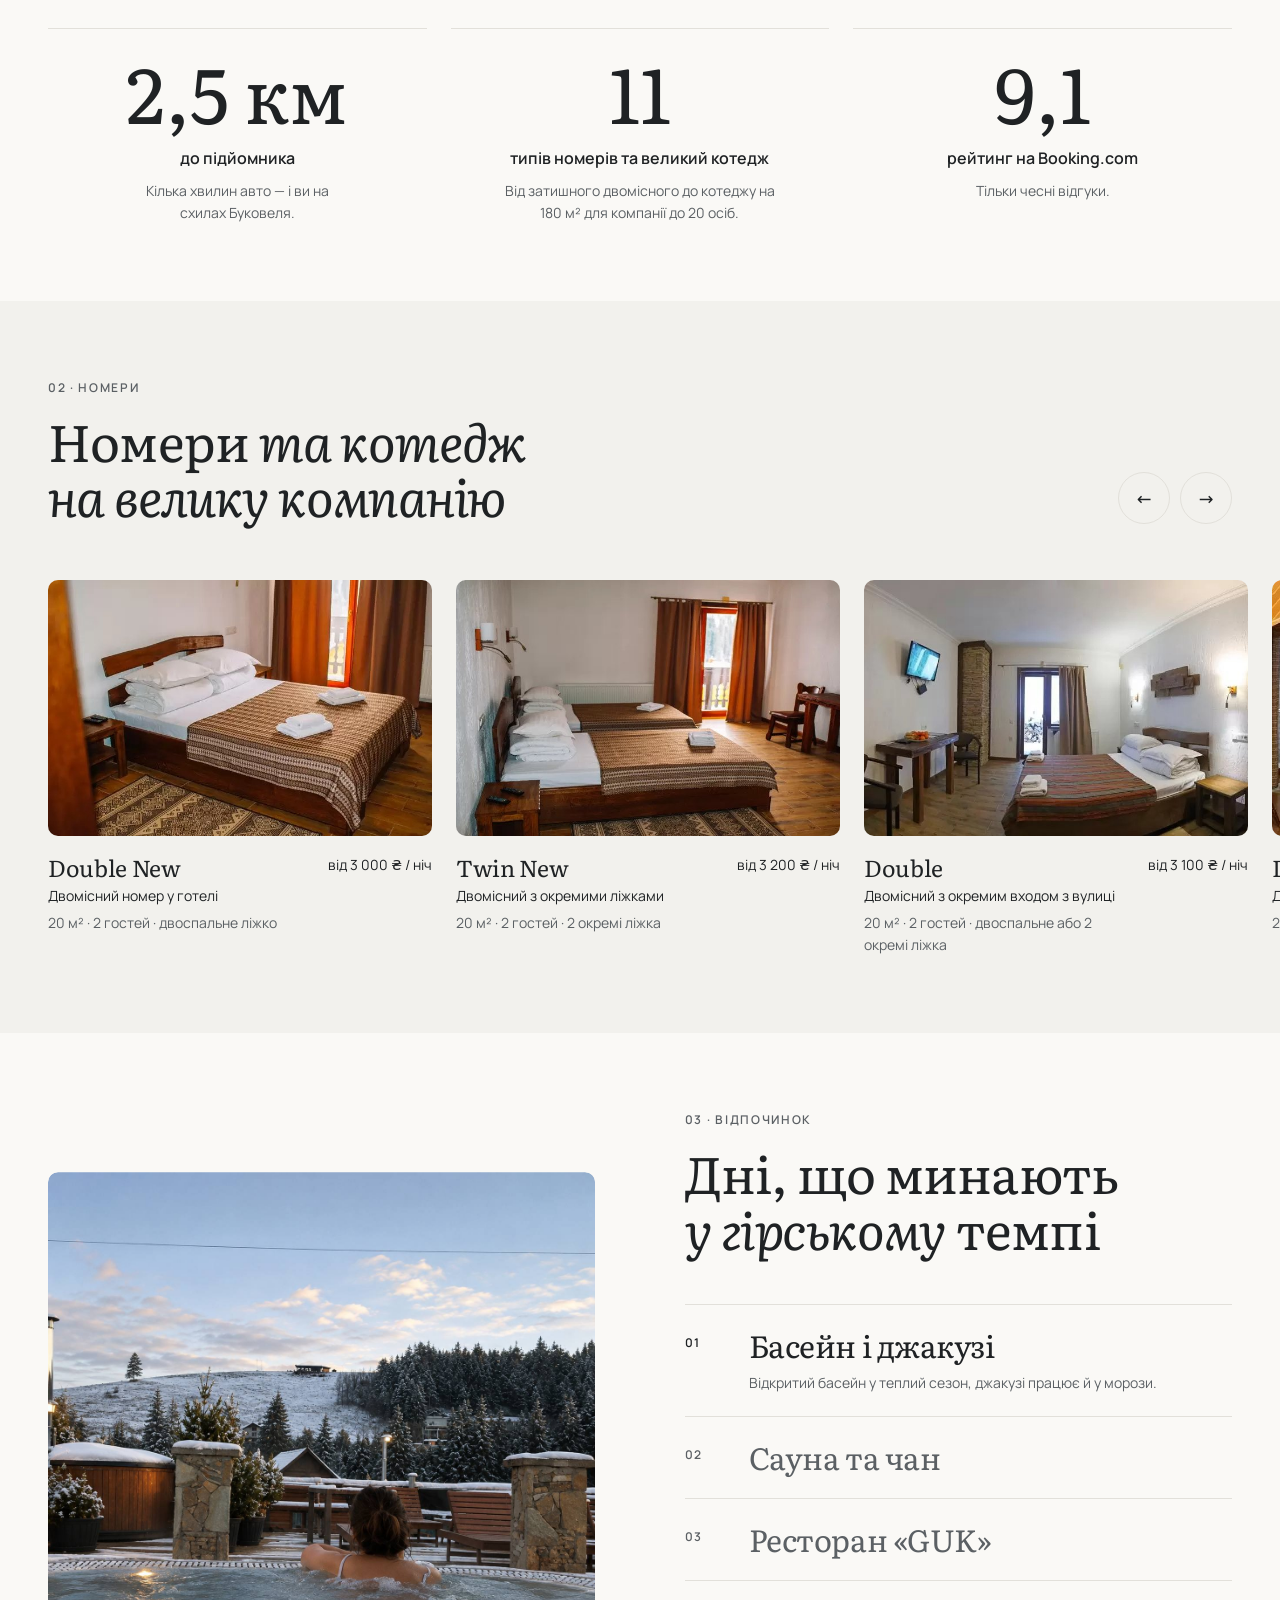
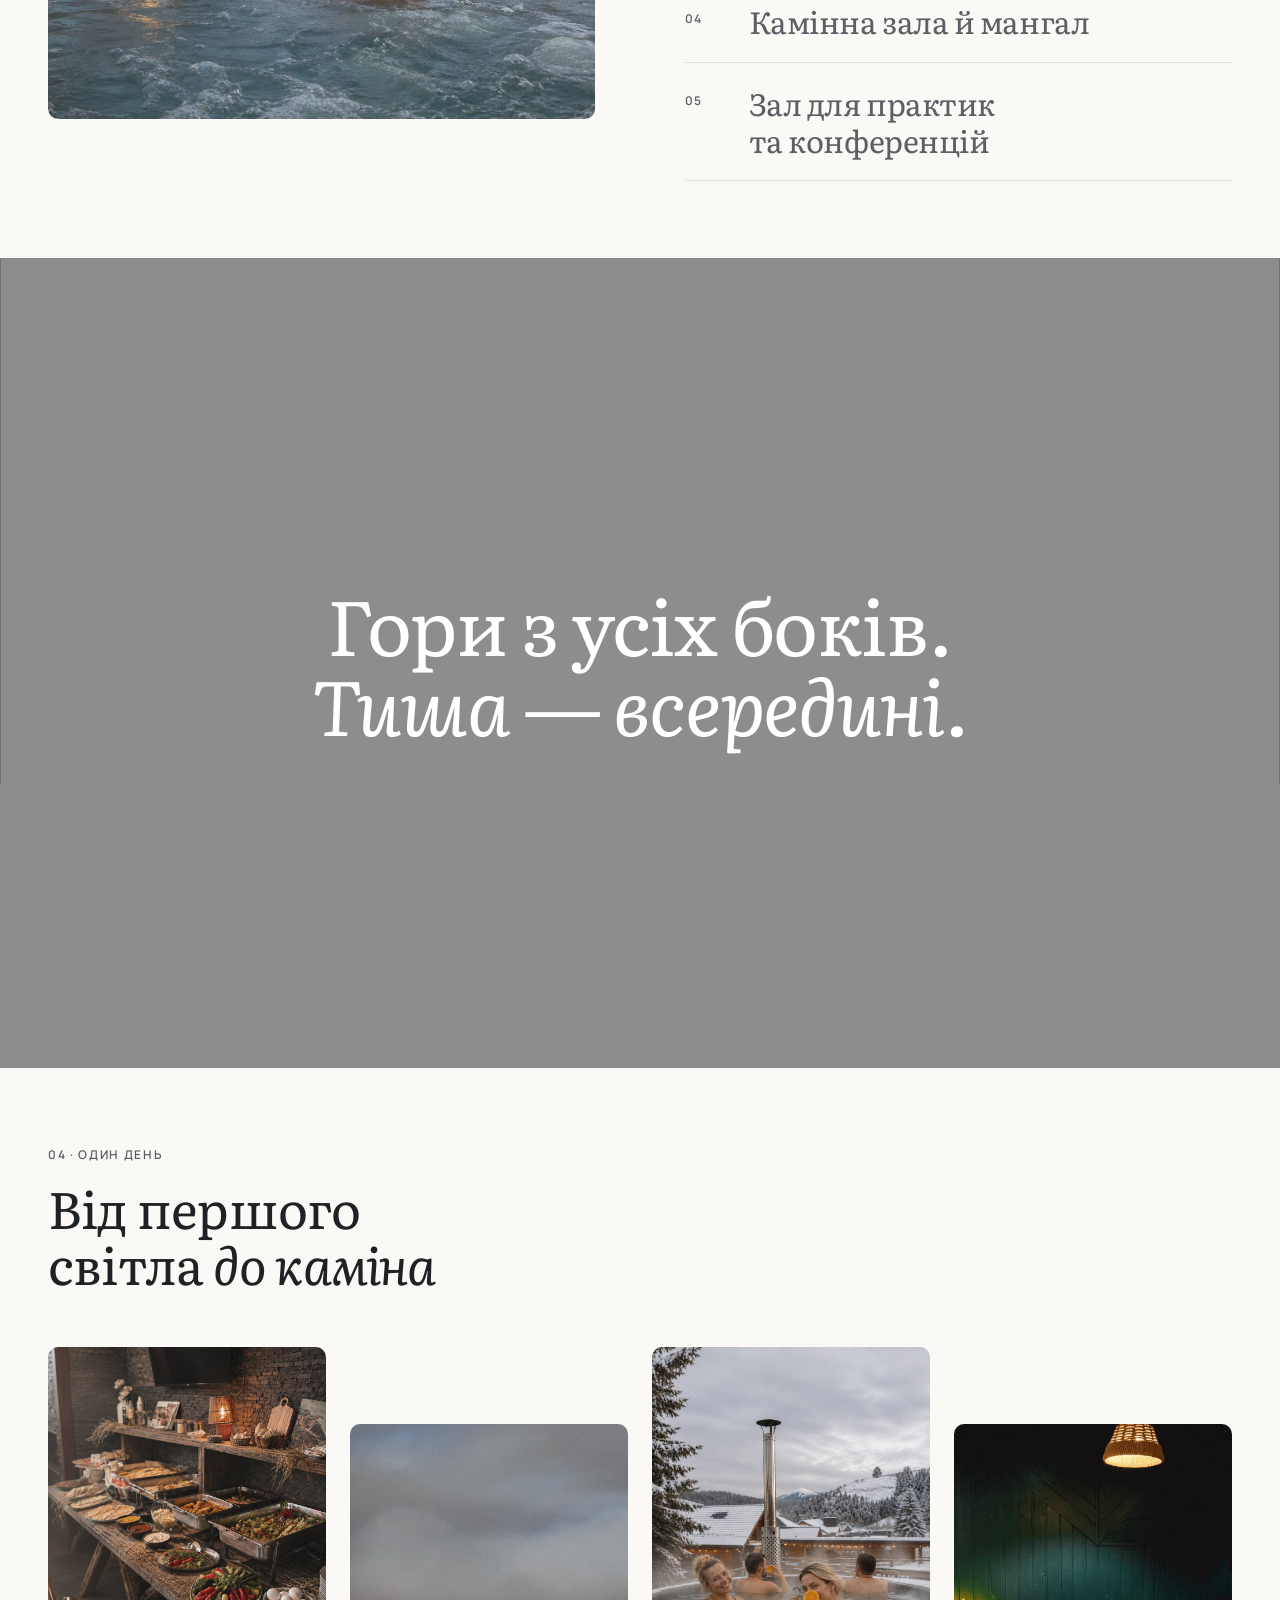
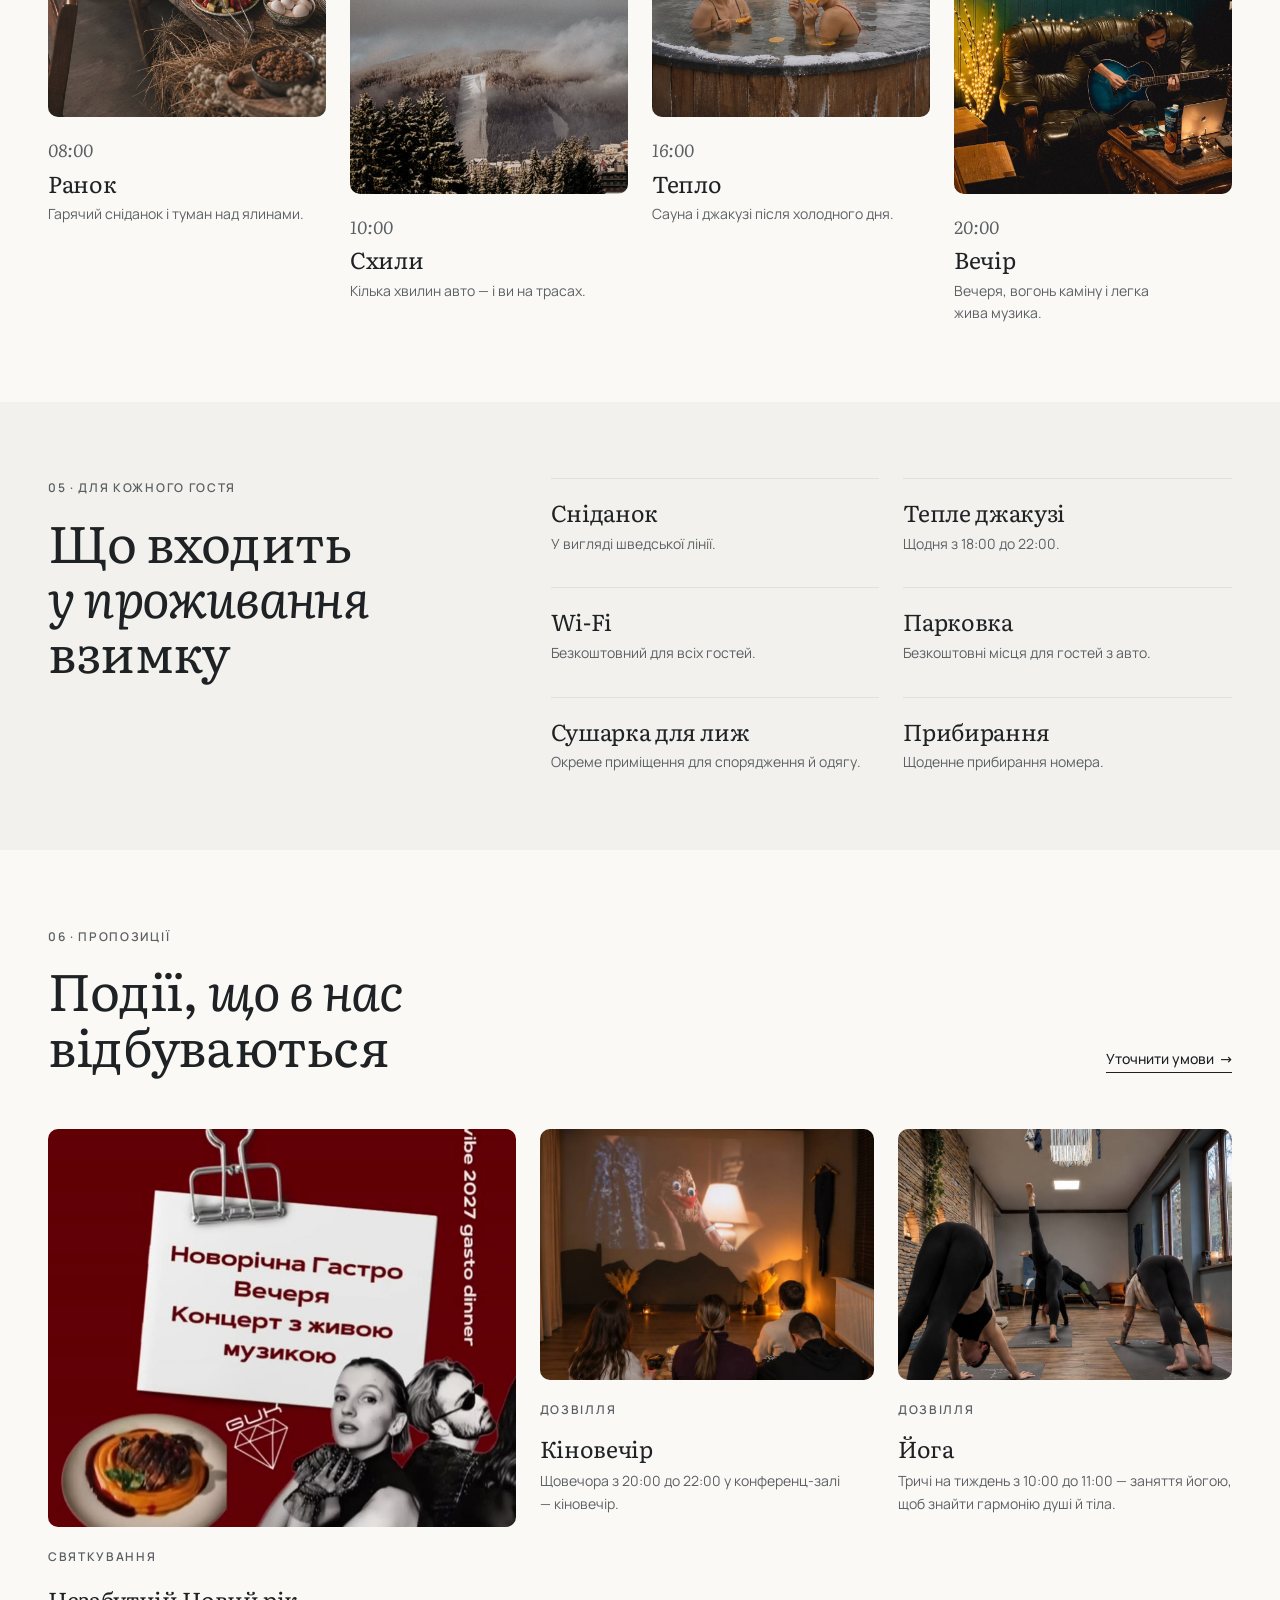
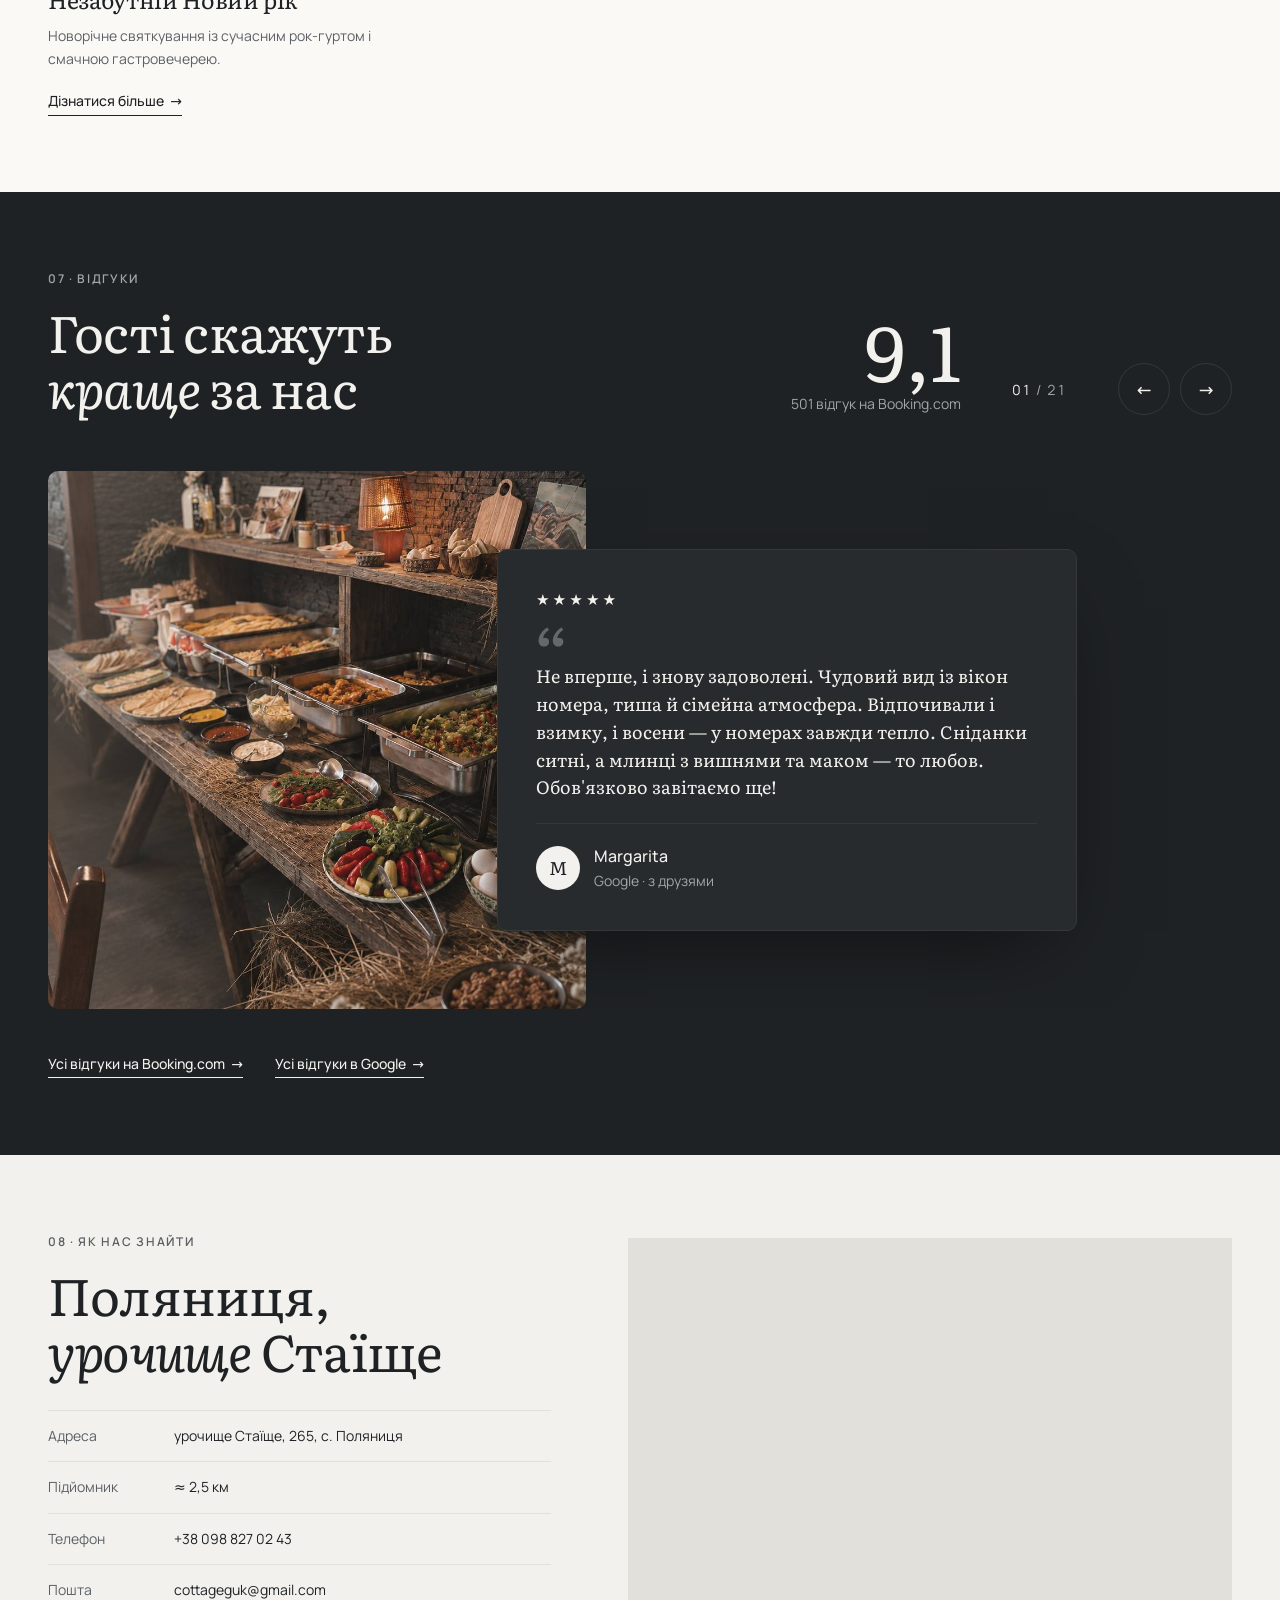
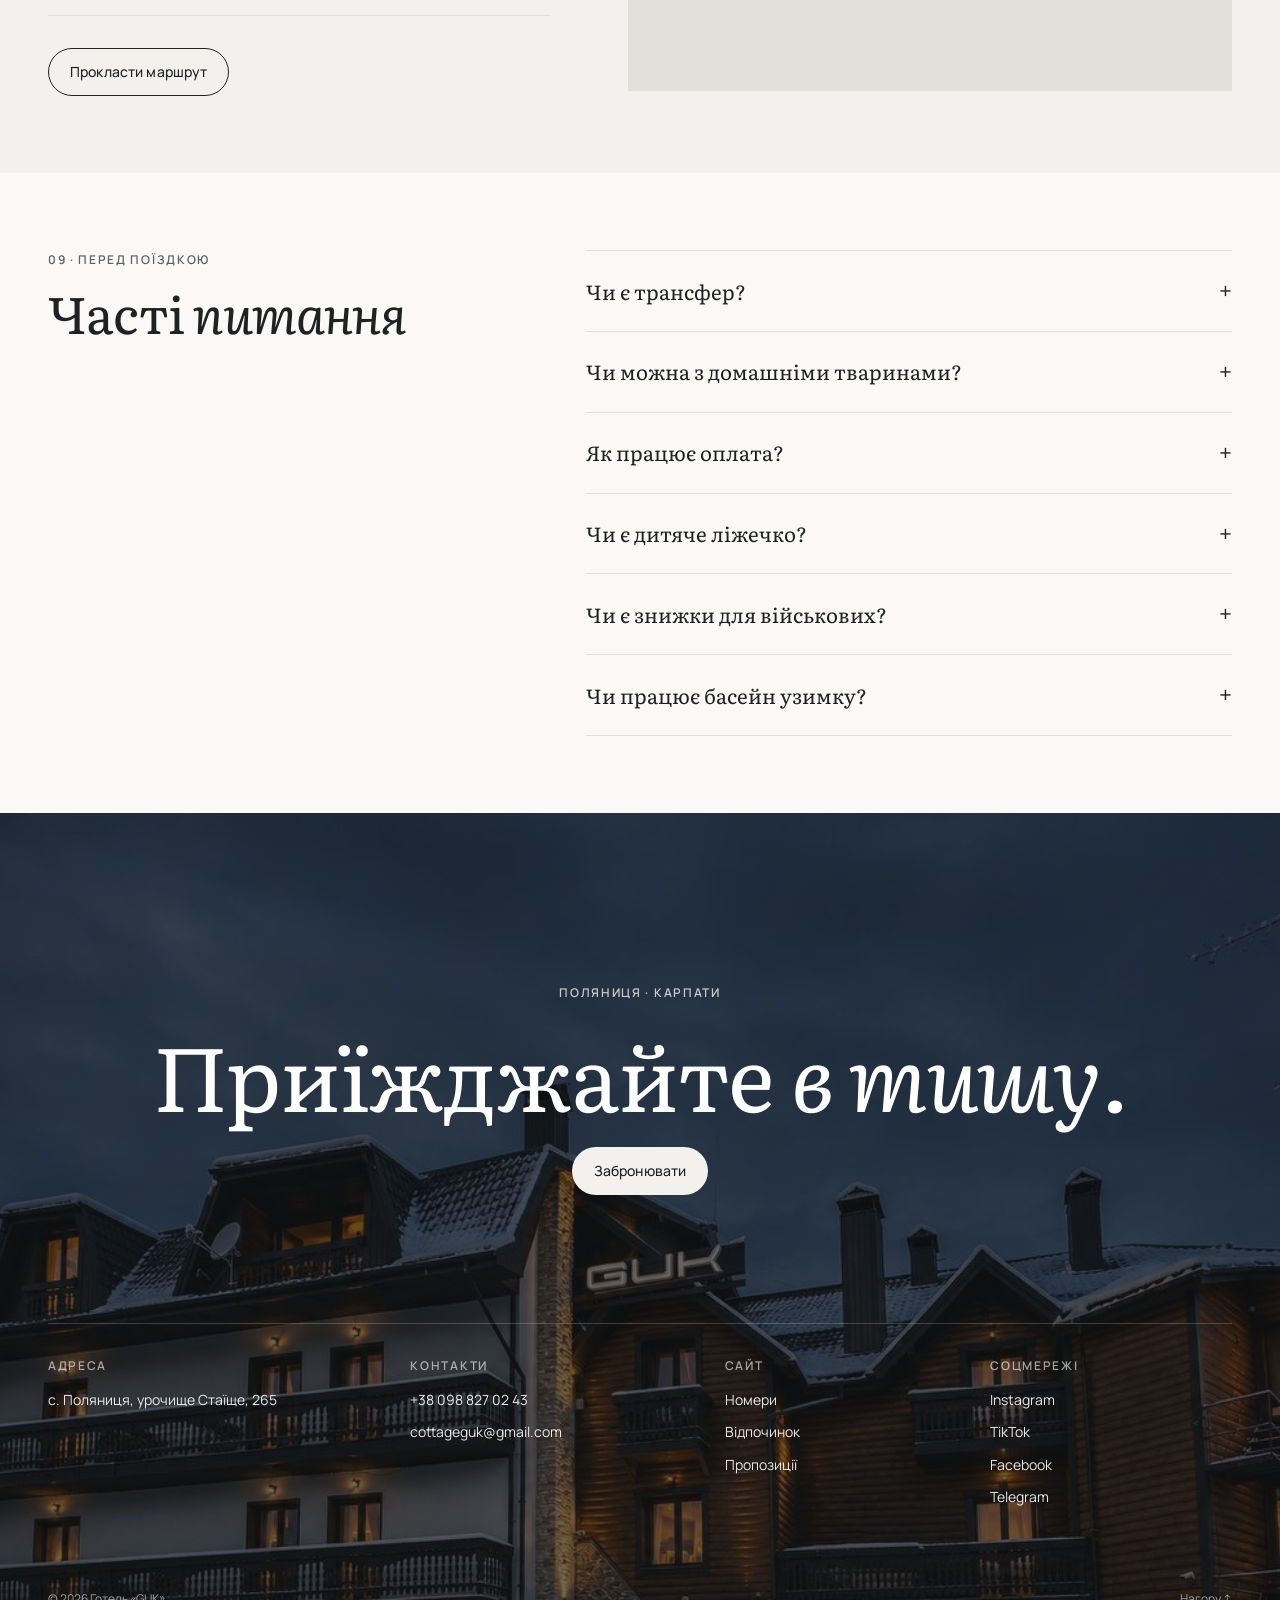
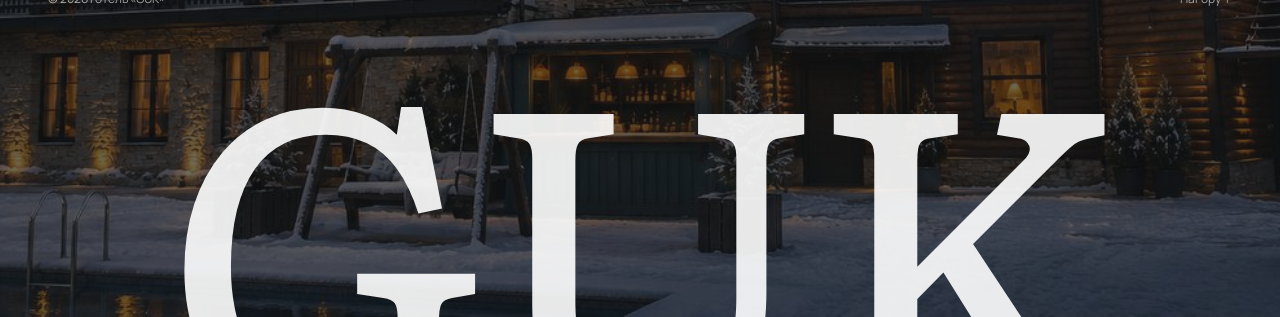
==== commit 39b5f2ff: "Відгуки — карусель з фото, додано 10 відгуків з Booking.com (усього 21) Co-Authored-By: Claude Opus " ====
--- a/index.html
+++ b/index.html
@@ -648,10 +648,10 @@
 
 
     <!-- =====================================================
-         10. ВІДГУКИ — справжні відгуки гостей з Google Maps
+         10. ВІДГУКИ — справжні відгуки гостей з Google Maps і Booking.com і Booking.com
          Стилі: css/home.css → «10. ВІДГУКИ»
-         Гортання стрілками й перетягуванням: js/main.js → пункт 7
-         Новий відгук = скопіювати один <figure class="review"> і
+         Карусель (автогортання, стрілки, свайп, лічильник): js/main.js → пункт 7
+         Новий відгук = скопіювати один <div class="review"> (фото + картка) і
          додати переклад тексту в tools/make_en.py (словник T).
          ===================================================== -->
     <section class="reviews section" id="reviews">
@@ -662,141 +662,336 @@
             <h2 class="reveal">Гості скажуть <em>краще</em> за нас</h2>
           </div>
           <div class="reviews__aside reveal">
-            <p class="reviews__score"><strong>9,1</strong><span>рейтинг на Booking.com</span></p>
+            <p class="reviews__score"><strong>9,1</strong><span>501 відгук на Booking.com</span></p>
+            <p class="reviews__counter" aria-live="polite"><span data-reviews-current>01</span> / <span data-reviews-total>21</span></p>
             <div class="rooms__nav">
               <button class="round-btn" type="button" data-reviews-prev aria-label="Попередній відгук">←</button>
               <button class="round-btn" type="button" data-reviews-next aria-label="Наступний відгук">→</button>
             </div>
           </div>
         </div>
-      </div>
-
-      <div class="reviews__track" data-reviews-track tabindex="0" aria-label="Відгуки — гортайте вбік">
-        <!-- Відгук 01: Margarita -->
-        <figure class="review">
-          <p class="review__stars" aria-label="Оцінка 5 з 5">★★★★★</p>
-          <blockquote class="review__text">
-            <p>Не вперше, і знову задоволені. Чудовий вид із вікон номера, тиша й сімейна атмосфера. Відпочивали і взимку, і восени — у номерах завжди тепло. Сніданки ситні, а млинці з вишнями та маком — то любов. Обов'язково завітаємо ще!</p>
-          </blockquote>
-          <figcaption class="review__author">
-            <span class="review__avatar" aria-hidden="true">M</span>
-            <span><strong>Margarita</strong><small>Google · з друзями</small></span>
-          </figcaption>
-        </figure>
-        <!-- Відгук 02: Kissslorod -->
-        <figure class="review">
-          <p class="review__stars" aria-label="Оцінка 5 з 5">★★★★★</p>
-          <blockquote class="review__text">
-            <p>Дуже затишне місце. Гарний, але ненав'язливий сервіс, смачна домашня кухня, і можна поспілкуватися з шеф-кухарем особисто. Чан, сауна, джакузі — усе прямо при готелі. У цього місця є душа.</p>
-          </blockquote>
-          <figcaption class="review__author">
-            <span class="review__avatar" aria-hidden="true">K</span>
-            <span><strong>Kissslorod</strong><small>Google · з друзями</small></span>
-          </figcaption>
-        </figure>
-        <!-- Відгук 03: Оксана С. -->
-        <figure class="review">
-          <p class="review__stars" aria-label="Оцінка 5 з 5">★★★★★</p>
-          <blockquote class="review__text">
-            <p>Нас без проблем заселили раніше й завжди йшли назустріч. Було відчуття справжньої турботи про гостей. Сніданки — окрема любов! Атмосфера чудова, а ставлення до гостей і домашніх улюбленців просто прекрасне.</p>
-          </blockquote>
-          <figcaption class="review__author">
-            <span class="review__avatar" aria-hidden="true">О</span>
-            <span><strong>Оксана С.</strong><small>Google · із сім'єю</small></span>
-          </figcaption>
-        </figure>
-        <!-- Відгук 04: Aleksa W. -->
-        <figure class="review">
-          <p class="review__stars" aria-label="Оцінка 5 з 5">★★★★★</p>
-          <blockquote class="review__text">
-            <p>Ресторан із панорамним видом на гори, дуже затишно. Персонал привітний і турботливий — відчула себе як удома. А кухня — клас: борщ найкращий у всьому Буковелі!</p>
-          </blockquote>
-          <figcaption class="review__author">
-            <span class="review__avatar" aria-hidden="true">A</span>
-            <span><strong>Aleksa W.</strong><small>Google · ресторан</small></span>
-          </figcaption>
-        </figure>
-        <!-- Відгук 05: Lone Frod -->
-        <figure class="review">
-          <p class="review__stars" aria-label="Оцінка 4 з 5">★★★★<span class="review__star--off">★</span></p>
-          <blockquote class="review__text">
-            <p>Через три дні відпочинку знали весь персонал на ім'я — і в результаті найвищий бал! Особливо сподобалося, що в номері був камін і нам дозволили його розпалювати: це +100 до затишку.</p>
-          </blockquote>
-          <figcaption class="review__author">
-            <span class="review__avatar" aria-hidden="true">L</span>
-            <span><strong>Lone Frod</strong><small>Google</small></span>
-          </figcaption>
-        </figure>
-        <!-- Відгук 06: Julia S. -->
-        <figure class="review">
-          <p class="review__stars" aria-label="Оцінка 5 з 5">★★★★★</p>
-          <blockquote class="review__text">
-            <p>Дуже привітний персонал. У номерах чисто, прибирання щодня, є все необхідне. Комфортні матраци й тепла ковдра. Є зал для практик і кіно на проєкторі. Дуже класне джакузі та гаряча лазня.</p>
-          </blockquote>
-          <figcaption class="review__author">
-            <span class="review__avatar" aria-hidden="true">J</span>
-            <span><strong>Julia S.</strong><small>Google · з друзями</small></span>
-          </figcaption>
-        </figure>
-        <!-- Відгук 07: Юлія Д. -->
-        <figure class="review">
-          <p class="review__stars" aria-label="Оцінка 5 з 5">★★★★★</p>
-          <blockquote class="review__text">
-            <p>Чудовий готель для тихого сімейного відпочинку. Доброзичливі люди й сервіс на високому рівні: якщо треба перенести заселення чи виселення — завжди йдуть назустріч. Тихий мальовничий куточок, а до центру Буковеля — невеличка прогулянка пішки.</p>
-          </blockquote>
-          <figcaption class="review__author">
-            <span class="review__avatar" aria-hidden="true">Ю</span>
-            <span><strong>Юлія Д.</strong><small>Google · із сім'єю</small></span>
-          </figcaption>
-        </figure>
-        <!-- Відгук 08: Руслан П. -->
-        <figure class="review">
-          <p class="review__stars" aria-label="Оцінка 5 з 5">★★★★★</p>
-          <blockquote class="review__text">
-            <p>Приємна атмосфера, доброзичливий персонал і власники. Відпочили на повну завдяки джакузі, спа й чану. Їжа смачна — обов'язково спробуйте узвар, він повертає в дитинство. Обов'язково приїду ще!</p>
-          </blockquote>
-          <figcaption class="review__author">
-            <span class="review__avatar" aria-hidden="true">Р</span>
-            <span><strong>Руслан П.</strong><small>Google · у парі</small></span>
-          </figcaption>
-        </figure>
-        <!-- Відгук 09: Nataly A. -->
-        <figure class="review">
-          <p class="review__stars" aria-label="Оцінка 5 з 5">★★★★★</p>
-          <blockquote class="review__text">
-            <p>10 днів відпочивала в цьому готелі. Дуже класне розташування: поруч магазини й кафе, швидко дістатися до популярних місць Буковеля. З номера — чудовий краєвид. Персонал уважний, завжди допоможуть.</p>
-          </blockquote>
-          <figcaption class="review__author">
-            <span class="review__avatar" aria-hidden="true">N</span>
-            <span><strong>Nataly A.</strong><small>Google · з друзями</small></span>
-          </figcaption>
-        </figure>
-        <!-- Відгук 10: Богдана -->
-        <figure class="review">
-          <p class="review__stars" aria-label="Оцінка 5 з 5">★★★★★</p>
-          <blockquote class="review__text">
-            <p>Дуже затишно й атмосферно. Особливо сподобалося джакузі. У номері чисто, дуже зручне ліжко й красивий вид на одиноку смереку на горі. Персонал приємний, кухня смачна. Однозначно 10/10 :)</p>
-          </blockquote>
-          <figcaption class="review__author">
-            <span class="review__avatar" aria-hidden="true">Б</span>
-            <span><strong>Богдана</strong><small>Google · із сім'єю</small></span>
-          </figcaption>
-        </figure>
-        <!-- Відгук 11: Дарья M. -->
-        <figure class="review">
-          <p class="review__stars" aria-label="Оцінка 5 з 5">★★★★★</p>
-          <blockquote class="review__text">
-            <p>Дуже атмосферний ресторан із цікавою історією та неймовірно смачною домашньою кухнею. Дякуємо дівчатам за турботливе обслуговування!</p>
-          </blockquote>
-          <figcaption class="review__author">
-            <span class="review__avatar" aria-hidden="true">Д</span>
-            <span><strong>Дарья M.</strong><small>Google · ресторан</small></span>
-          </figcaption>
-        </figure>
-      </div>
-
-      <div class="container">
-        <a class="link-arrow reviews__more reveal" href="https://www.google.com/maps/search/?api=1&query=%D0%93%D0%BE%D1%82%D0%B5%D0%BB%D1%8C+%D0%93%D1%83%D0%BA+%D0%9F%D0%BE%D0%BB%D1%8F%D0%BD%D0%B8%D1%86%D1%8F" target="_blank" rel="noopener">Усі відгуки в Google</a>
+
+        <div class="reviews__track" data-reviews-track tabindex="0" aria-roledescription="карусель" aria-label="Відгуки — гортайте вбік">
+          <!-- Відгук 01: Margarita · фото: images/day/breakfast.jpeg -->
+          <div class="review">
+            <img class="review__photo photo" src="./images/day/breakfast.jpeg" alt="" loading="lazy">
+            <figure class="review__card">
+              <p class="review__stars" aria-label="Оцінка 5 з 5">★★★★★</p>
+              <blockquote class="review__text">
+                <p>Не вперше, і знову задоволені. Чудовий вид із вікон номера, тиша й сімейна атмосфера. Відпочивали і взимку, і восени — у номерах завжди тепло. Сніданки ситні, а млинці з вишнями та маком — то любов. Обов'язково завітаємо ще!</p>
+              </blockquote>
+              <figcaption class="review__author">
+                <span class="review__avatar" aria-hidden="true">M</span>
+                <span><strong>Margarita</strong><small>Google · з друзями</small></span>
+              </figcaption>
+            </figure>
+          </div>
+
+          <!-- Відгук з Booking: Ірина · фото: images/leisure/yoga.jpg -->
+          <div class="review">
+            <img class="review__photo photo" src="./images/leisure/yoga.jpg" alt="" loading="lazy">
+            <figure class="review__card">
+              <p class="review__stars review__stars--score" aria-label="Оцінка 10 з 10">10<small>/10</small></p>
+              <blockquote class="review__text">
+                <p>Гарне розташування, вид на гори, басейн, джакузі, чан. Дуже комфортно й затишно — приємно бути в будь-якому куточку готелю. Усе продумано й зроблено з турботою. Кухня дуже смачна, сніданки різноманітні.</p>
+              </blockquote>
+              <figcaption class="review__author">
+                <span class="review__avatar" aria-hidden="true">І</span>
+                <span><strong>Ірина</strong><small>Booking.com · із сім'єю</small></span>
+              </figcaption>
+            </figure>
+          </div>
+
+          <!-- Відгук 02: Kissslorod · фото: images/rest/sauna.jpg -->
+          <div class="review">
+            <img class="review__photo photo" src="./images/rest/sauna.jpg" alt="" loading="lazy">
+            <figure class="review__card">
+              <p class="review__stars" aria-label="Оцінка 5 з 5">★★★★★</p>
+              <blockquote class="review__text">
+                <p>Дуже затишне місце. Гарний, але ненав'язливий сервіс, смачна домашня кухня, і можна поспілкуватися з шеф-кухарем особисто. Чан, сауна, джакузі — усе прямо при готелі. У цього місця є душа.</p>
+              </blockquote>
+              <figcaption class="review__author">
+                <span class="review__avatar" aria-hidden="true">K</span>
+                <span><strong>Kissslorod</strong><small>Google · з друзями</small></span>
+              </figcaption>
+            </figure>
+          </div>
+
+          <!-- Відгук з Booking: Олена · фото: images/rooms/duplex/2.jpg -->
+          <div class="review">
+            <img class="review__photo photo" src="./images/rooms/duplex/2.jpg" alt="" loading="lazy">
+            <figure class="review__card">
+              <p class="review__stars review__stars--score" aria-label="Оцінка 10 з 10">10<small>/10</small></p>
+              <blockquote class="review__text">
+                <p>Дуже привітний персонал, на території чисто. Смачна кухня й неймовірні сніданки. Вид на гори — супер. Дуже задоволені, що обрали саме цей готель!</p>
+              </blockquote>
+              <figcaption class="review__author">
+                <span class="review__avatar" aria-hidden="true">О</span>
+                <span><strong>Олена</strong><small>Booking.com · з друзями</small></span>
+              </figcaption>
+            </figure>
+          </div>
+
+          <!-- Відгук 03: Оксана С. · фото: images/about/fireplace-hall.jpg -->
+          <div class="review">
+            <img class="review__photo photo" src="./images/about/fireplace-hall.jpg" alt="" loading="lazy">
+            <figure class="review__card">
+              <p class="review__stars" aria-label="Оцінка 5 з 5">★★★★★</p>
+              <blockquote class="review__text">
+                <p>Нас без проблем заселили раніше й завжди йшли назустріч. Було відчуття справжньої турботи про гостей. Сніданки — окрема любов! Атмосфера чудова, а ставлення до гостей і домашніх улюбленців просто прекрасне.</p>
+              </blockquote>
+              <figcaption class="review__author">
+                <span class="review__avatar" aria-hidden="true">О</span>
+                <span><strong>Оксана С.</strong><small>Google · із сім'єю</small></span>
+              </figcaption>
+            </figure>
+          </div>
+
+          <!-- Відгук з Booking: Володимир · фото: images/rooms/duplex/1.jpg -->
+          <div class="review">
+            <img class="review__photo photo" src="./images/rooms/duplex/1.jpg" alt="" loading="lazy">
+            <figure class="review__card">
+              <p class="review__stars review__stars--score" aria-label="Оцінка 10 з 10">10<small>/10</small></p>
+              <blockquote class="review__text">
+                <p>Дуже сподобалося ставлення: привітний персонал, гарні номери, красивий краєвид, хороший басейн і класне джакузі. Почуваєшся як удома — здебільшого відпочивають сім'ями, тож спокійно й тихо. Ми тут уже вдруге і плануємо приїхати ще.</p>
+              </blockquote>
+              <figcaption class="review__author">
+                <span class="review__avatar" aria-hidden="true">В</span>
+                <span><strong>Володимир</strong><small>Booking.com · із сім'єю</small></span>
+              </figcaption>
+            </figure>
+          </div>
+
+          <!-- Відгук 04: Aleksa W. · фото: images/rest/restaurant.jpg -->
+          <div class="review">
+            <img class="review__photo photo" src="./images/rest/restaurant.jpg" alt="" loading="lazy">
+            <figure class="review__card">
+              <p class="review__stars" aria-label="Оцінка 5 з 5">★★★★★</p>
+              <blockquote class="review__text">
+                <p>Ресторан із панорамним видом на гори, дуже затишно. Персонал привітний і турботливий — відчула себе як удома. А кухня — клас: борщ найкращий у всьому Буковелі!</p>
+              </blockquote>
+              <figcaption class="review__author">
+                <span class="review__avatar" aria-hidden="true">A</span>
+                <span><strong>Aleksa W.</strong><small>Google · ресторан</small></span>
+              </figcaption>
+            </figure>
+          </div>
+
+          <!-- Відгук з Booking: Микола · фото: images/rooms/quadruple/1.jpg -->
+          <div class="review">
+            <img class="review__photo photo" src="./images/rooms/quadruple/1.jpg" alt="" loading="lazy">
+            <figure class="review__card">
+              <p class="review__stars review__stars--score" aria-label="Оцінка 10 з 10">10<small>/10</small></p>
+              <blockquote class="review__text">
+                <p>Чистий і просторий номер із гарними краєвидами на гори! Привітний персонал, гарний великий басейн, смачна кухня!</p>
+              </blockquote>
+              <figcaption class="review__author">
+                <span class="review__avatar" aria-hidden="true">М</span>
+                <span><strong>Микола</strong><small>Booking.com · сам</small></span>
+              </figcaption>
+            </figure>
+          </div>
+
+          <!-- Відгук 05: Lone Frod · фото: images/rest/fireplace-evening.jpg -->
+          <div class="review">
+            <img class="review__photo photo" src="./images/rest/fireplace-evening.jpg" alt="" loading="lazy">
+            <figure class="review__card">
+              <p class="review__stars" aria-label="Оцінка 4 з 5">★★★★<span class="review__star--off">★</span></p>
+              <blockquote class="review__text">
+                <p>Через три дні відпочинку знали весь персонал на ім'я — і в результаті найвищий бал! Особливо сподобалося, що в номері був камін і нам дозволили його розпалювати: це +100 до затишку.</p>
+              </blockquote>
+              <figcaption class="review__author">
+                <span class="review__avatar" aria-hidden="true">L</span>
+                <span><strong>Lone Frod</strong><small>Google</small></span>
+              </figcaption>
+            </figure>
+          </div>
+
+          <!-- Відгук з Booking: Oksana · фото: images/rooms/twin-new/1.jpg -->
+          <div class="review">
+            <img class="review__photo photo" src="./images/rooms/twin-new/1.jpg" alt="" loading="lazy">
+            <figure class="review__card">
+              <p class="review__stars review__stars--score" aria-label="Оцінка 10 з 10">10<small>/10</small></p>
+              <blockquote class="review__text">
+                <p>Привітний персонал, чудові сніданки, чистий гарний готель і басейни. Дуже смачна кухня. Ціна для такого відпочинку невисока, поруч багато супермаркетів. Раджу для відпочинку!</p>
+              </blockquote>
+              <figcaption class="review__author">
+                <span class="review__avatar" aria-hidden="true">O</span>
+                <span><strong>Oksana</strong><small>Booking.com · із сім'єю</small></span>
+              </figcaption>
+            </figure>
+          </div>
+
+          <!-- Відгук 06: Julia S. · фото: images/leisure/yoga-2.jpg -->
+          <div class="review">
+            <img class="review__photo photo" src="./images/leisure/yoga-2.jpg" alt="" loading="lazy">
+            <figure class="review__card">
+              <p class="review__stars" aria-label="Оцінка 5 з 5">★★★★★</p>
+              <blockquote class="review__text">
+                <p>Дуже привітний персонал. У номерах чисто, прибирання щодня, є все необхідне. Комфортні матраци й тепла ковдра. Є зал для практик і кіно на проєкторі. Дуже класне джакузі та гаряча лазня.</p>
+              </blockquote>
+              <figcaption class="review__author">
+                <span class="review__avatar" aria-hidden="true">J</span>
+                <span><strong>Julia S.</strong><small>Google · з друзями</small></span>
+              </figcaption>
+            </figure>
+          </div>
+
+          <!-- Відгук з Booking: Воловик · фото: images/rooms/family/2.jpg -->
+          <div class="review">
+            <img class="review__photo photo" src="./images/rooms/family/2.jpg" alt="" loading="lazy">
+            <figure class="review__card">
+              <p class="review__stars review__stars--score" aria-label="Оцінка 10 з 10">10<small>/10</small></p>
+              <blockquote class="review__text">
+                <p>Дуже смачний сніданок! Розташування — у самому центрі Карпат. Привітний персонал, уся їжа смачна, ціни адекватні. Наступного разу обов'язково знову оберемо готель «Гук»!</p>
+              </blockquote>
+              <figcaption class="review__author">
+                <span class="review__avatar" aria-hidden="true">В</span>
+                <span><strong>Воловик</strong><small>Booking.com · із сім'єю</small></span>
+              </figcaption>
+            </figure>
+          </div>
+
+          <!-- Відгук 07: Юлія Д. · фото: images/footermain2.jpeg -->
+          <div class="review">
+            <img class="review__photo photo" src="./images/footermain2.jpeg" alt="" loading="lazy">
+            <figure class="review__card">
+              <p class="review__stars" aria-label="Оцінка 5 з 5">★★★★★</p>
+              <blockquote class="review__text">
+                <p>Чудовий готель для тихого сімейного відпочинку. Доброзичливі люди й сервіс на високому рівні: якщо треба перенести заселення чи виселення — завжди йдуть назустріч. Тихий мальовничий куточок, а до центру Буковеля — невеличка прогулянка пішки.</p>
+              </blockquote>
+              <figcaption class="review__author">
+                <span class="review__avatar" aria-hidden="true">Ю</span>
+                <span><strong>Юлія Д.</strong><small>Google · із сім'єю</small></span>
+              </figcaption>
+            </figure>
+          </div>
+
+          <!-- Відгук з Booking: Костянтин · фото: images/rooms/family/1.jpg -->
+          <div class="review">
+            <img class="review__photo photo" src="./images/rooms/family/1.jpg" alt="" loading="lazy">
+            <figure class="review__card">
+              <p class="review__stars review__stars--score" aria-label="Оцінка 10 з 10">10<small>/10</small></p>
+              <blockquote class="review__text">
+                <p>Ціна і якість повністю відповідають очікуванням. Затишні номери, чисто, привітний персонал, сніданки на гідному рівні.</p>
+              </blockquote>
+              <figcaption class="review__author">
+                <span class="review__avatar" aria-hidden="true">К</span>
+                <span><strong>Костянтин</strong><small>Booking.com · із сім'єю</small></span>
+              </figcaption>
+            </figure>
+          </div>
+
+          <!-- Відгук 08: Руслан П. · фото: images/day/hot-tub.jpg -->
+          <div class="review">
+            <img class="review__photo photo" src="./images/day/hot-tub.jpg" alt="" loading="lazy">
+            <figure class="review__card">
+              <p class="review__stars" aria-label="Оцінка 5 з 5">★★★★★</p>
+              <blockquote class="review__text">
+                <p>Приємна атмосфера, доброзичливий персонал і власники. Відпочили на повну завдяки джакузі, спа й чану. Їжа смачна — обов'язково спробуйте узвар, він повертає в дитинство. Обов'язково приїду ще!</p>
+              </blockquote>
+              <figcaption class="review__author">
+                <span class="review__avatar" aria-hidden="true">Р</span>
+                <span><strong>Руслан П.</strong><small>Google · у парі</small></span>
+              </figcaption>
+            </figure>
+          </div>
+
+          <!-- Відгук з Booking: Bohdan · фото: images/rooms/suite-fireplace/1.jpg -->
+          <div class="review">
+            <img class="review__photo photo" src="./images/rooms/suite-fireplace/1.jpg" alt="" loading="lazy">
+            <figure class="review__card">
+              <p class="review__stars review__stars--score" aria-label="Оцінка 10 з 10">10<small>/10</small></p>
+              <blockquote class="review__text">
+                <p>Цікавий стильний готель, смачні сніданки — хочеться повернутися ще!</p>
+              </blockquote>
+              <figcaption class="review__author">
+                <span class="review__avatar" aria-hidden="true">B</span>
+                <span><strong>Bohdan</strong><small>Booking.com · з друзями</small></span>
+              </figcaption>
+            </figure>
+          </div>
+
+          <!-- Відгук 09: Nataly A. · фото: images/day/ski-slopes.jpg -->
+          <div class="review">
+            <img class="review__photo photo" src="./images/day/ski-slopes.jpg" alt="" loading="lazy">
+            <figure class="review__card">
+              <p class="review__stars" aria-label="Оцінка 5 з 5">★★★★★</p>
+              <blockquote class="review__text">
+                <p>10 днів відпочивала в цьому готелі. Дуже класне розташування: поруч магазини й кафе, швидко дістатися до популярних місць Буковеля. З номера — чудовий краєвид. Персонал уважний, завжди допоможуть.</p>
+              </blockquote>
+              <figcaption class="review__author">
+                <span class="review__avatar" aria-hidden="true">N</span>
+                <span><strong>Nataly A.</strong><small>Google · з друзями</small></span>
+              </figcaption>
+            </figure>
+          </div>
+
+          <!-- Відгук з Booking: Лариса · фото: images/rooms/attic/1.jpg -->
+          <div class="review">
+            <img class="review__photo photo" src="./images/rooms/attic/1.jpg" alt="" loading="lazy">
+            <figure class="review__card">
+              <p class="review__stars review__stars--score" aria-label="Оцінка 10 з 10">10<small>/10</small></p>
+              <blockquote class="review__text">
+                <p>Сніданок — бомба, вистачало на цілий день! Джакузі — бомба. Усе було дуже гарно.</p>
+              </blockquote>
+              <figcaption class="review__author">
+                <span class="review__avatar" aria-hidden="true">Л</span>
+                <span><strong>Лариса</strong><small>Booking.com · із сім'єю</small></span>
+              </figcaption>
+            </figure>
+          </div>
+
+          <!-- Відгук 10: Богдана · фото: images/rest/jacuzzi.jpg -->
+          <div class="review">
+            <img class="review__photo photo" src="./images/rest/jacuzzi.jpg" alt="" loading="lazy">
+            <figure class="review__card">
+              <p class="review__stars" aria-label="Оцінка 5 з 5">★★★★★</p>
+              <blockquote class="review__text">
+                <p>Дуже затишно й атмосферно. Особливо сподобалося джакузі. У номері чисто, дуже зручне ліжко й красивий вид на одиноку смереку на горі. Персонал приємний, кухня смачна. Однозначно 10/10 :)</p>
+              </blockquote>
+              <figcaption class="review__author">
+                <span class="review__avatar" aria-hidden="true">Б</span>
+                <span><strong>Богдана</strong><small>Google · із сім'єю</small></span>
+              </figcaption>
+            </figure>
+          </div>
+
+          <!-- Відгук з Booking: Юлія · фото: images/rooms/triple-new/1.jpg -->
+          <div class="review">
+            <img class="review__photo photo" src="./images/rooms/triple-new/1.jpg" alt="" loading="lazy">
+            <figure class="review__card">
+              <p class="review__stars review__stars--score" aria-label="Оцінка 10 з 10">10<small>/10</small></p>
+              <blockquote class="review__text">
+                <p>Привітний персонал, дуже затишна атмосфера, доступні ціни, смачні сніданки. Рекомендую!</p>
+              </blockquote>
+              <figcaption class="review__author">
+                <span class="review__avatar" aria-hidden="true">Ю</span>
+                <span><strong>Юлія</strong><small>Booking.com · із сім'єю</small></span>
+              </figcaption>
+            </figure>
+          </div>
+
+          <!-- Відгук 11: Дарья M. · фото: images/day/evening.jpeg -->
+          <div class="review">
+            <img class="review__photo photo" src="./images/day/evening.jpeg" alt="" loading="lazy">
+            <figure class="review__card">
+              <p class="review__stars" aria-label="Оцінка 5 з 5">★★★★★</p>
+              <blockquote class="review__text">
+                <p>Дуже атмосферний ресторан із цікавою історією та неймовірно смачною домашньою кухнею. Дякуємо дівчатам за турботливе обслуговування!</p>
+              </blockquote>
+              <figcaption class="review__author">
+                <span class="review__avatar" aria-hidden="true">Д</span>
+                <span><strong>Дарья M.</strong><small>Google · ресторан</small></span>
+              </figcaption>
+            </figure>
+          </div>
+        </div>
+
+        <div class="reviews__links reveal">
+          <a class="link-arrow" href="https://www.booking.com/hotel/ua/cottage-guk.uk.html#tab-reviews" target="_blank" rel="noopener">Усі відгуки на Booking.com</a>
+          <a class="link-arrow" href="https://www.google.com/maps/search/?api=1&query=%D0%93%D0%BE%D1%82%D0%B5%D0%BB%D1%8C+%D0%93%D1%83%D0%BA+%D0%9F%D0%BE%D0%BB%D1%8F%D0%BD%D0%B8%D1%86%D1%8F" target="_blank" rel="noopener">Усі відгуки в Google</a>
+        </div>
       </div>
     </section>
 
--- a/css/home.css
+++ b/css/home.css
@@ -830,16 +830,24 @@
   color: var(--color-dark);
 }
 
-/* Стрічка — ті самі правила, що й у номерах */
+/* Лічильник «01 / 11» біля стрілок */
+.reviews__counter {
+  margin: 0 0 14px;
+  white-space: nowrap;
+  font-size: var(--fs-small);
+  font-variant-numeric: tabular-nums;
+  letter-spacing: 0.08em;
+  color: var(--color-on-dark-muted);
+}
+.reviews__counter span:first-child {
+  color: var(--color-on-dark);
+}
+
+/* Карусель: один слайд на всю ширину контейнера, гортається з «магнітом» */
 .reviews__track {
-  --edge: max(var(--gutter), calc((100vw - var(--container)) / 2));
-  display: flex;
-  align-items: stretch;
-  gap: var(--gap);
-  padding-inline: var(--edge);
+  display: flex;
   overflow-x: auto;
   scroll-snap-type: x mandatory;
-  scroll-padding-inline: var(--edge);
   scrollbar-width: none;
   cursor: grab;
 }
@@ -851,24 +859,52 @@
   scroll-snap-type: none;
   user-select: none;
 }
-
-/* Картка відгуку */
+.reviews__track.is-dragging img {
+  pointer-events: none;
+}
+
+/* Слайд: фото ліворуч, картка відгуку заходить на фото справа —
+   як у слайдах Instagram готелю */
 .review {
-  display: flex;
-  flex: 0 0 clamp(290px, 32vw, 460px);
+  display: grid;
+  flex: 0 0 100%;
+  grid-template-columns: minmax(0, 5fr) minmax(0, 6fr);
+  align-items: center;
+  scroll-snap-align: start;
+  scroll-snap-stop: always;
+}
+
+.review__photo {
+  grid-area: 1 / 1;
+  aspect-ratio: 1 / 1;
+  height: auto;
+  border-radius: var(--radius-photo);
+}
+
+.review__card {
+  position: relative;
+  display: flex;
+  grid-area: 1 / 2;
   flex-direction: column;
-  gap: 24px;
-  margin: 0;
-  padding: clamp(24px, 2.6vw, 36px);
+  gap: 22px;
+  max-width: 580px;
+  margin: 0 0 0 calc(-1 * clamp(48px, 7vw, 112px)); /* наїжджає на фото */
+  padding: clamp(28px, 3vw, 44px);
   border: 1px solid var(--color-dark-line);
   border-radius: var(--radius-photo);
   background: var(--color-dark-surface);
-  scroll-snap-align: start;
-  transition: transform 0.5s var(--ease), border-color 0.5s var(--ease);
-}
-.review:hover {
-  transform: translateY(-4px);
-  border-color: var(--color-on-dark-muted);
+  box-shadow: 0 30px 80px -30px rgb(0 0 0 / 0.6);
+}
+
+/* Поява картки, коли слайд став активним (клас ставить js/main.js → пункт 7) */
+.js .review__card {
+  opacity: 0;
+  transform: translateY(24px);
+  transition: opacity 0.8s var(--ease), transform 0.8s var(--ease);
+}
+.js .review.is-active .review__card {
+  opacity: 1;
+  transform: none;
 }
 
 .review__stars {
@@ -879,11 +915,21 @@
 .review__star--off {
   opacity: 0.3;
 }
+/* Оцінка з Booking: «10/10» замість зірок */
+.review__stars--score {
+  font-family: var(--font-serif);
+  font-size: 1.6rem;
+  letter-spacing: 0;
+  line-height: 1;
+}
+.review__stars--score small {
+  font-size: 0.55em;
+  color: var(--color-on-dark-muted);
+}
 
 /* Великі лапки над текстом — «журнальний» акцент */
 .review__text {
   position: relative;
-  flex: 1;
   margin: 0;
   padding-top: 28px;
 }
@@ -901,7 +947,7 @@
 .review__text p {
   margin: 0;
   font-family: var(--font-serif);
-  font-size: clamp(1.05rem, 1.25vw, 1.2rem);
+  font-size: clamp(1.05rem, 1.4vw, 1.3rem);
   line-height: 1.55;
 }
 
@@ -936,16 +982,38 @@
   font-size: 1.15rem;
 }
 
-.reviews__more {
+/* Посилання на всі відгуки під каруселлю */
+.reviews__links {
+  display: flex;
+  flex-wrap: wrap;
+  gap: 16px 32px;
   margin-top: clamp(28px, 4vw, 44px);
+}
+.reviews__links a {
   color: var(--color-on-dark);
 }
 
 @media (prefers-reduced-motion: reduce) {
-  .review,
-  .review:hover {
+  .js .review__card {
+    opacity: 1;
+    transform: none;
     transition: none;
-    transform: none;
+  }
+}
+
+@media (max-width: 900px) {
+  .review {
+    grid-template-columns: 1fr;
+    align-items: start;
+  }
+  .review__photo {
+    aspect-ratio: 4 / 3;
+  }
+  /* На телефоні картка під фото й трохи заходить на нього знизу */
+  .review__card {
+    grid-area: 2 / 1;
+    max-width: none;
+    margin: -56px 14px 0;
   }
 }
 
@@ -954,15 +1022,21 @@
     flex-direction: column;
     align-items: flex-start;
   }
+  /* Оцінка — окремим рядком, нижче лічильник і стрілки */
   .reviews__aside {
+    flex-wrap: wrap;
+    align-items: center;
     width: 100%;
-    justify-content: space-between;
+    gap: 20px 16px;
+  }
+  .reviews__score {
+    flex-basis: 100%;
   }
   .reviews__score {
     text-align: left;
   }
-  .review {
-    flex-basis: 84vw;
+  .reviews__counter {
+    margin: 0 auto 14px 0;
   }
 }
 
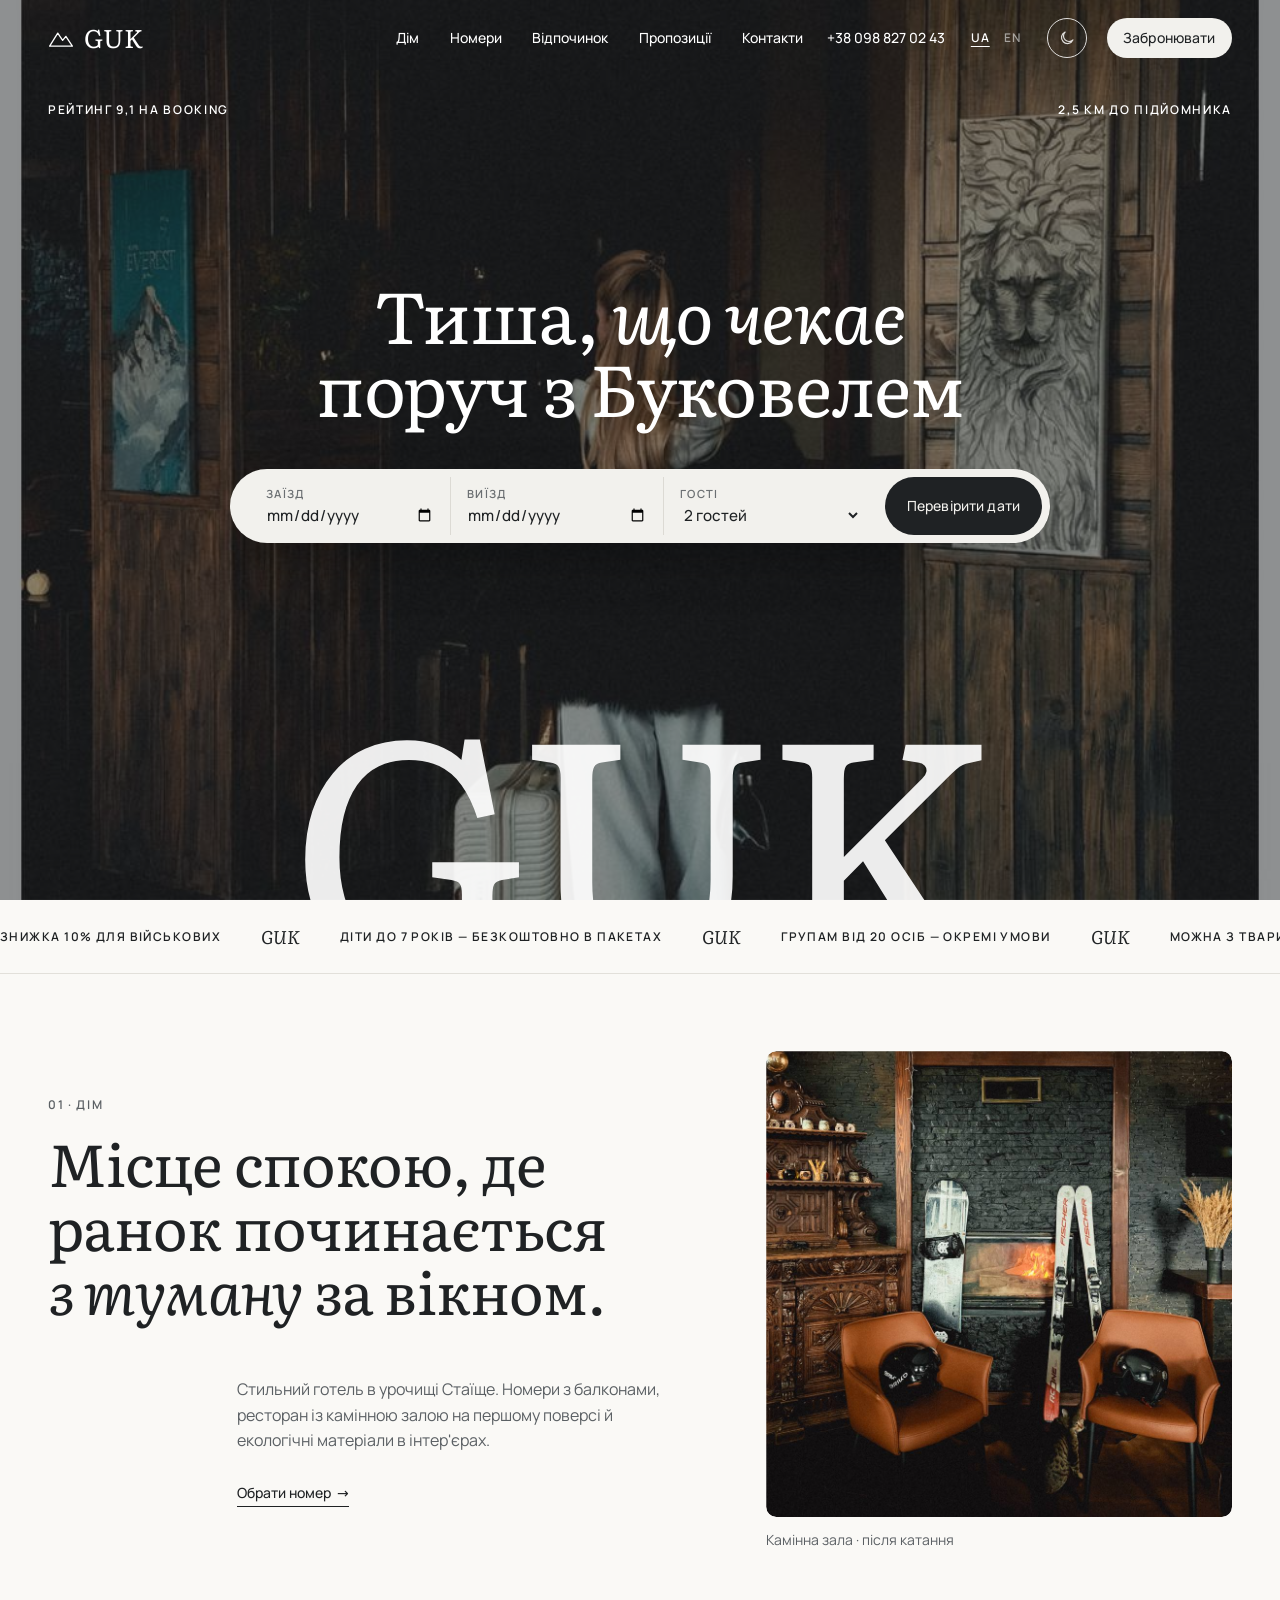
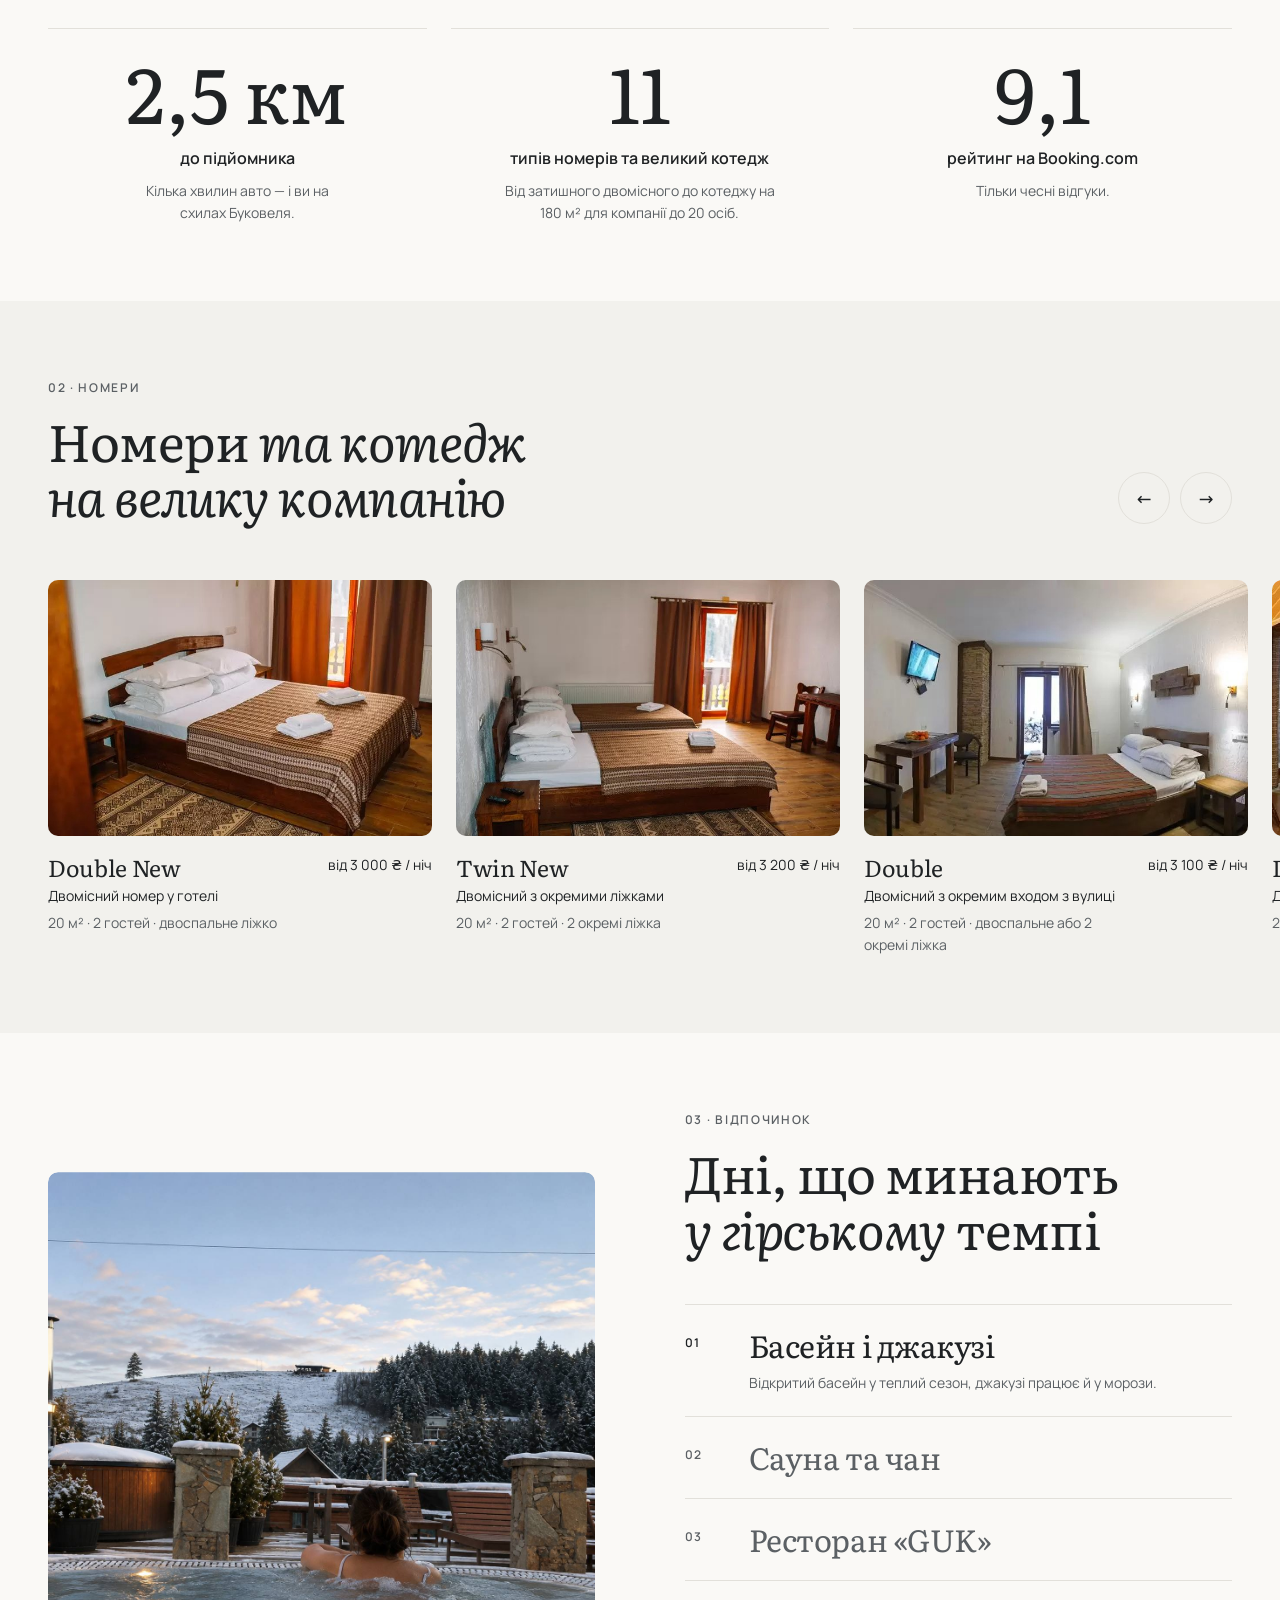
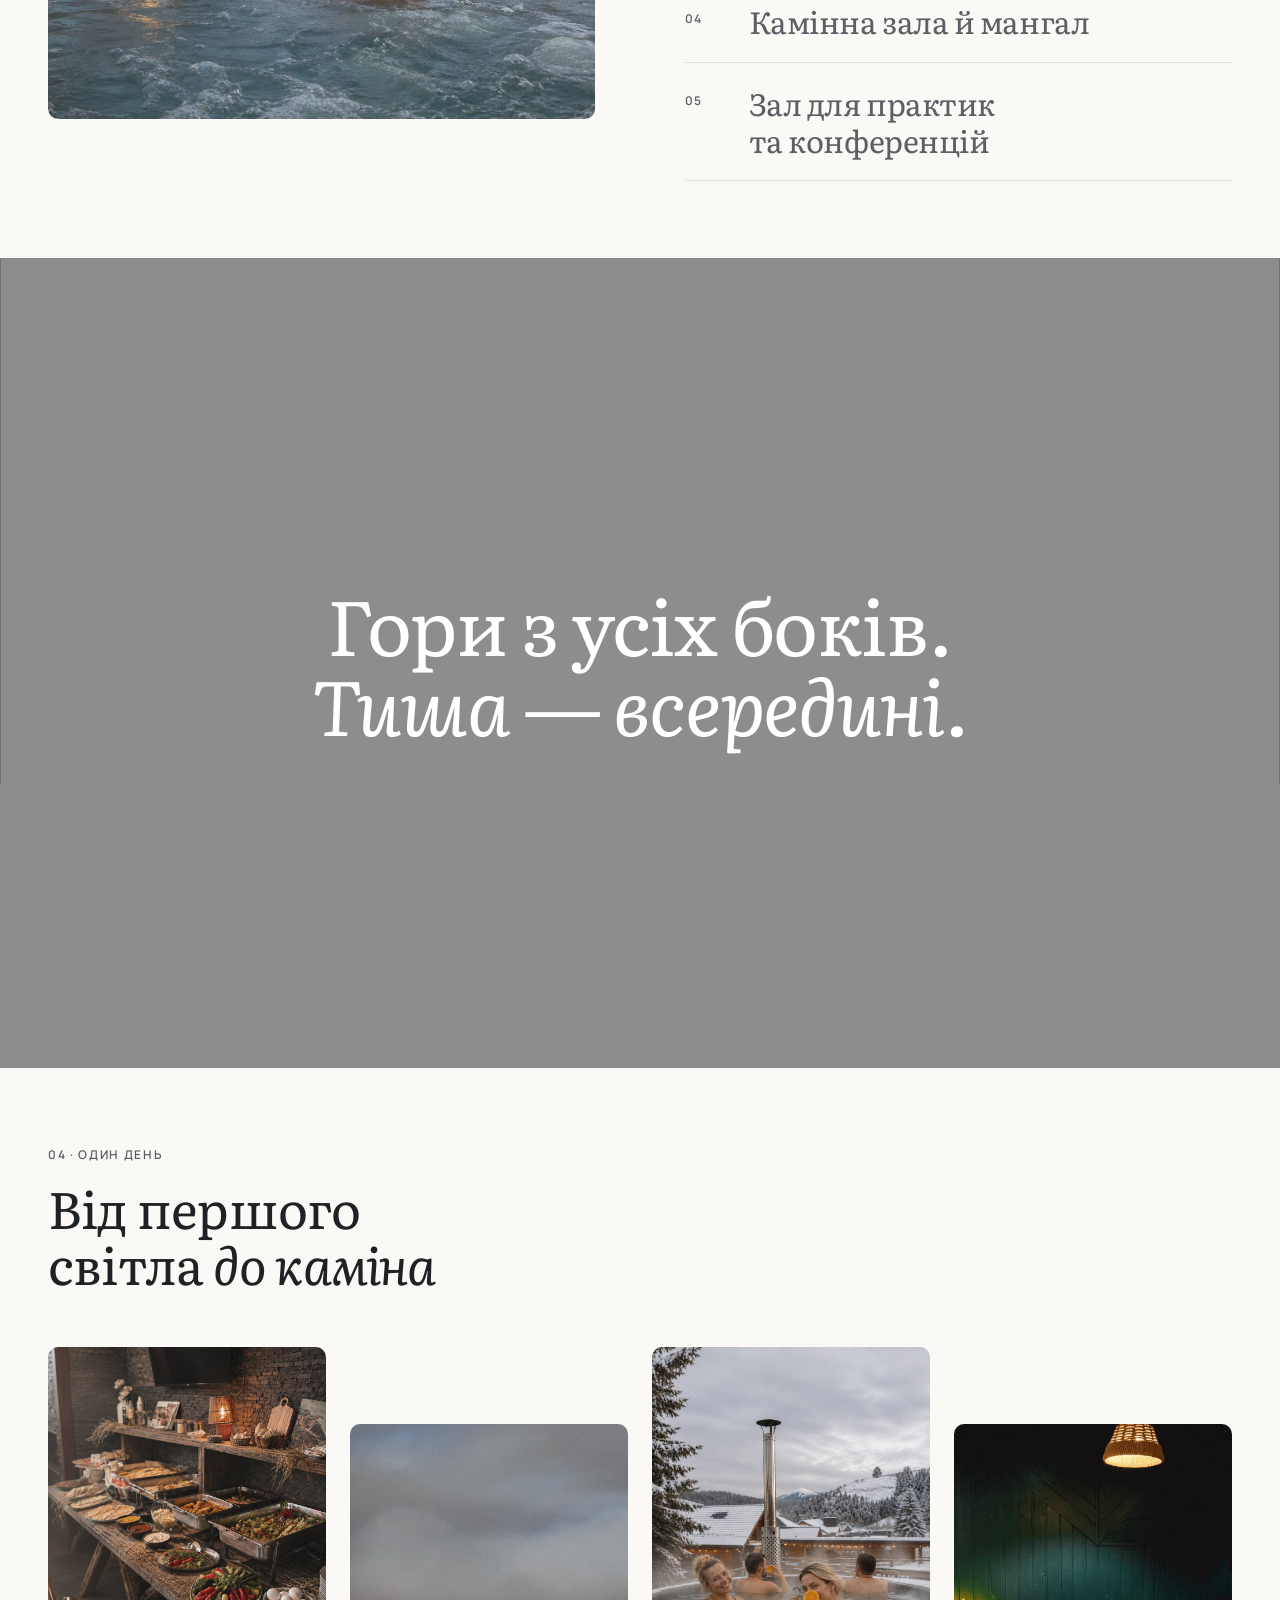
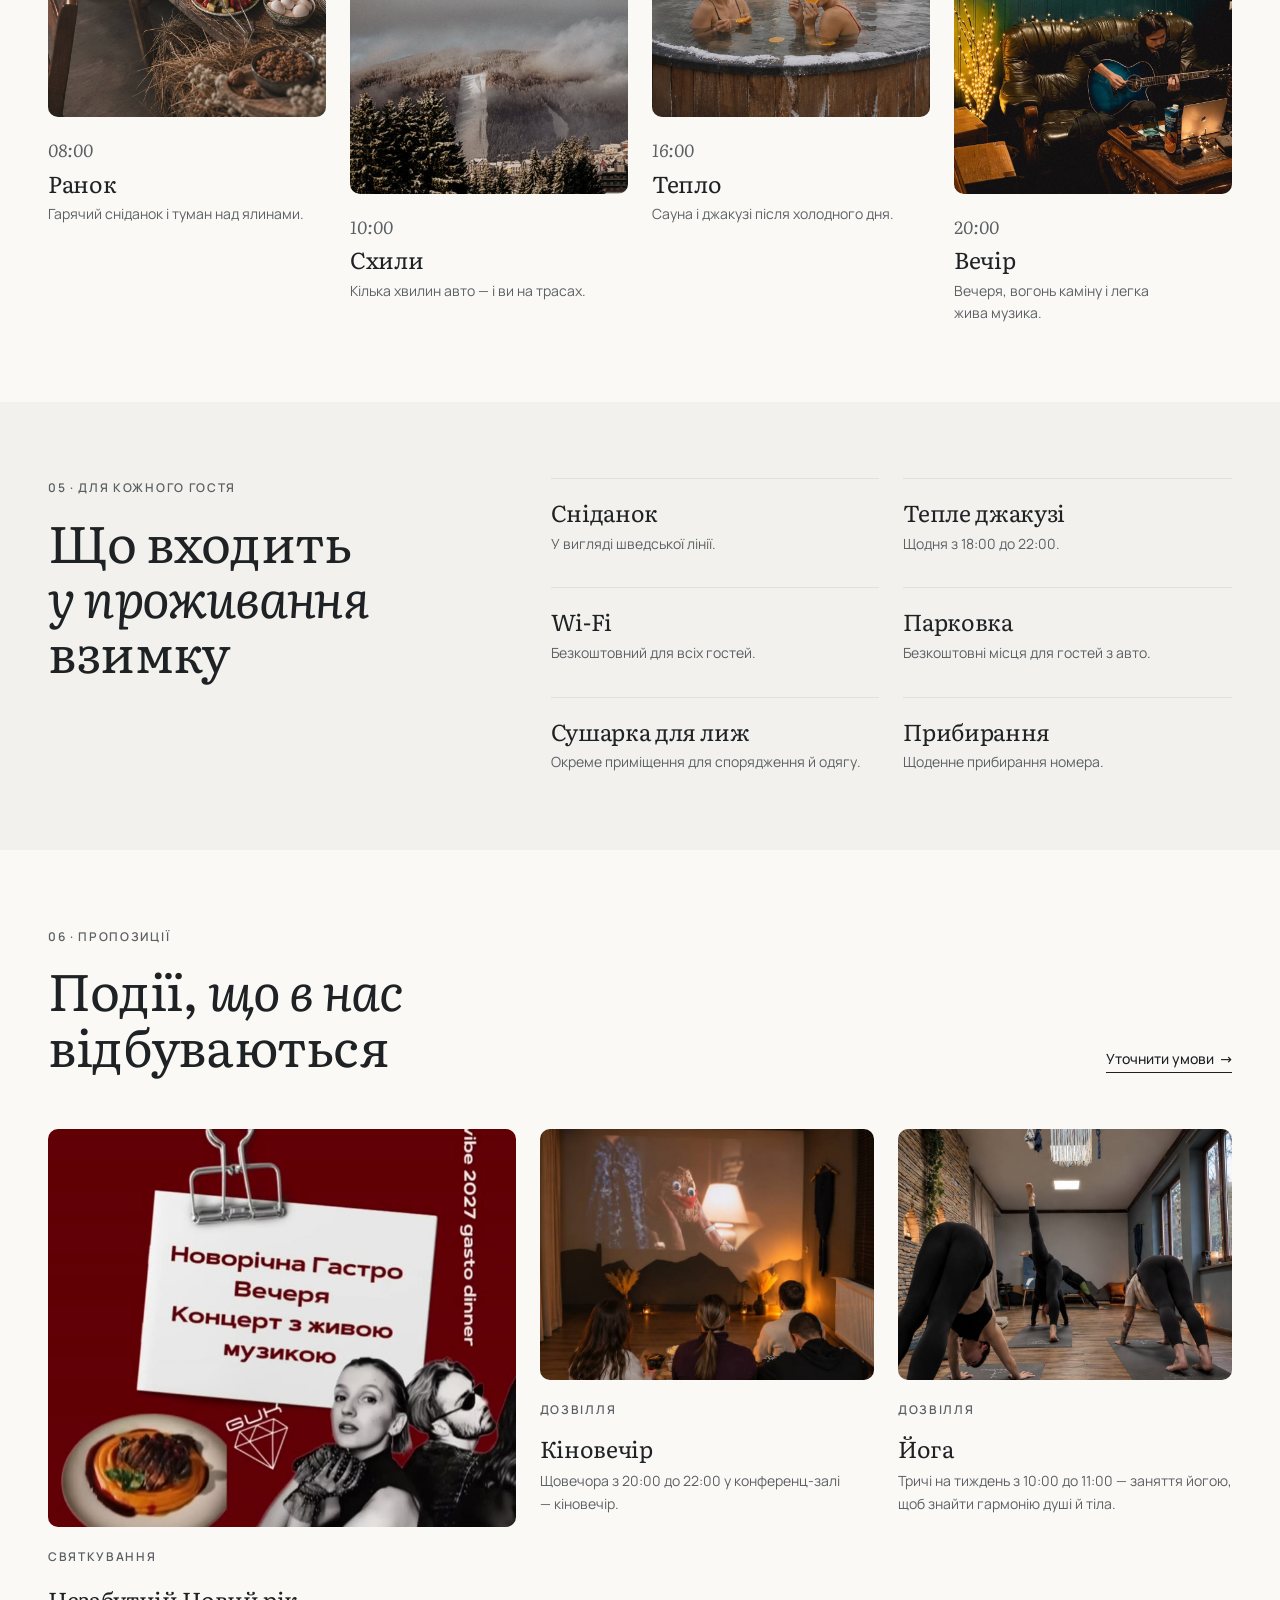
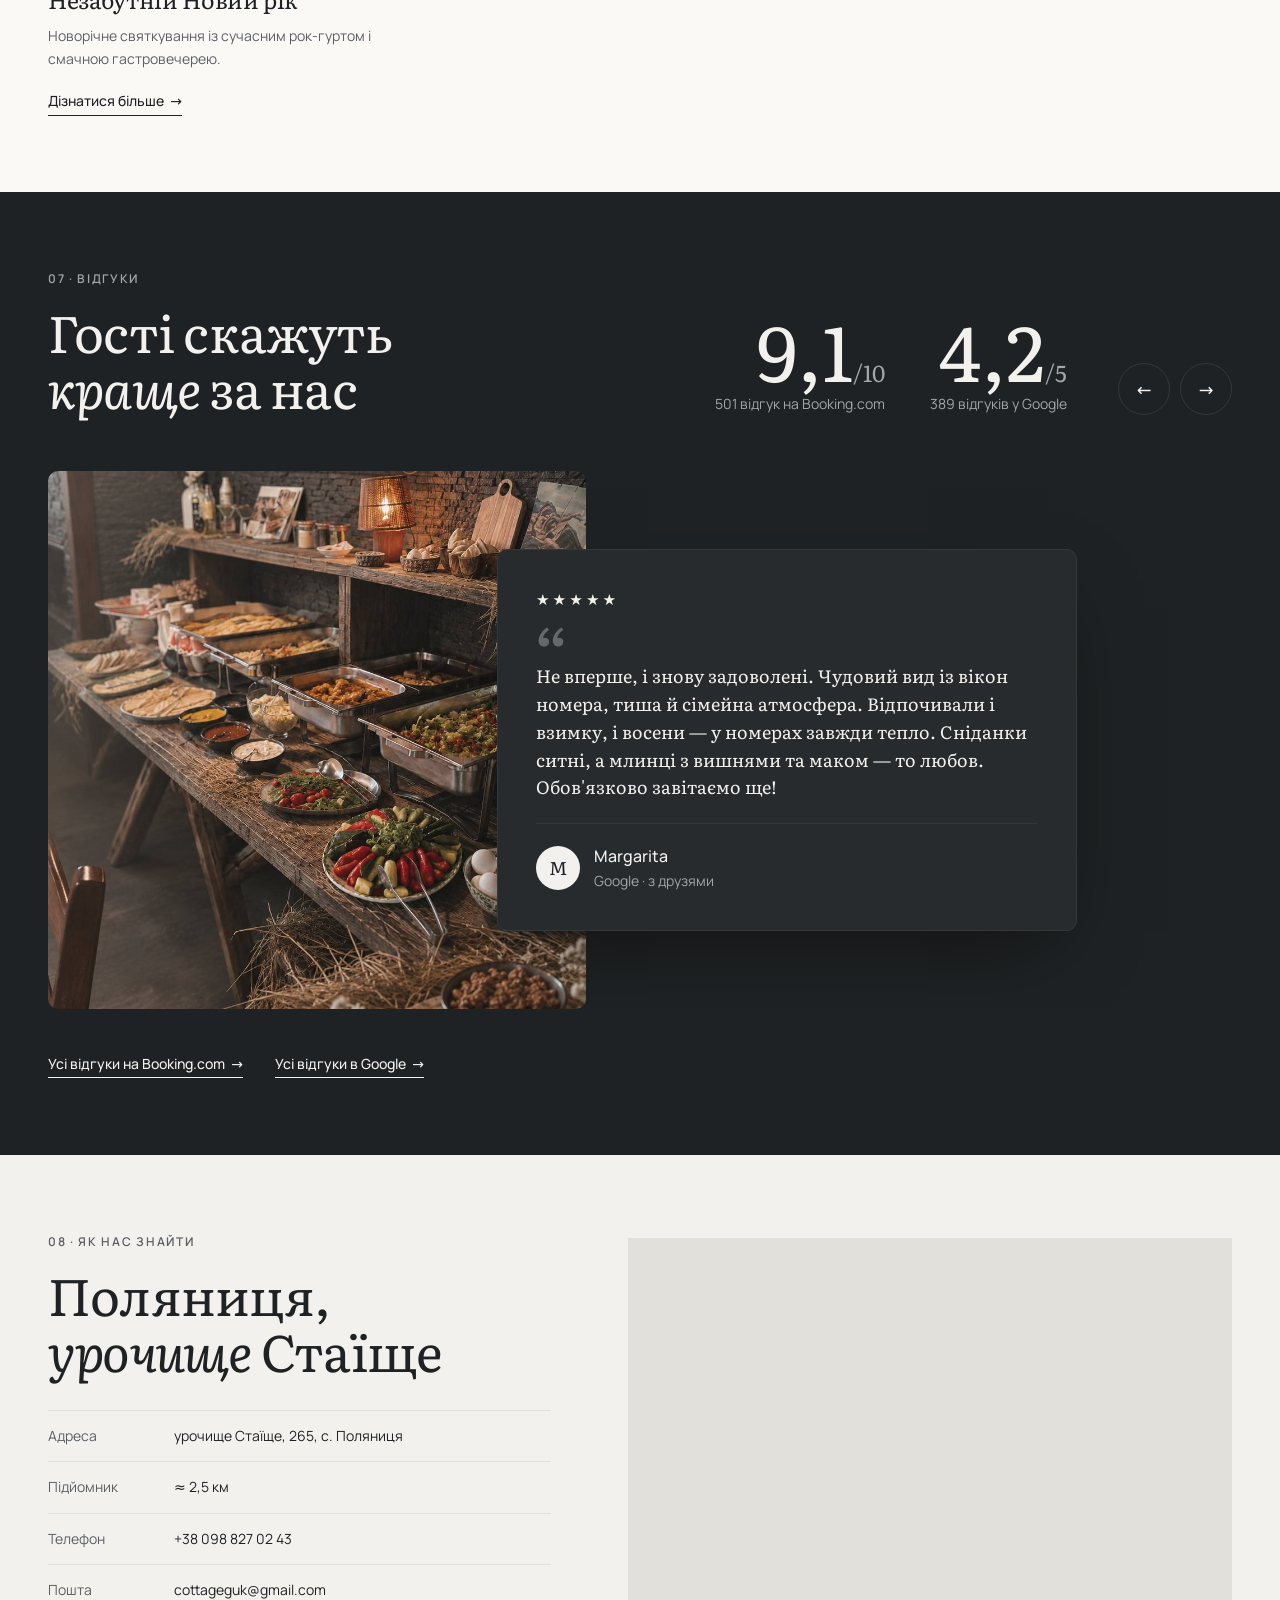
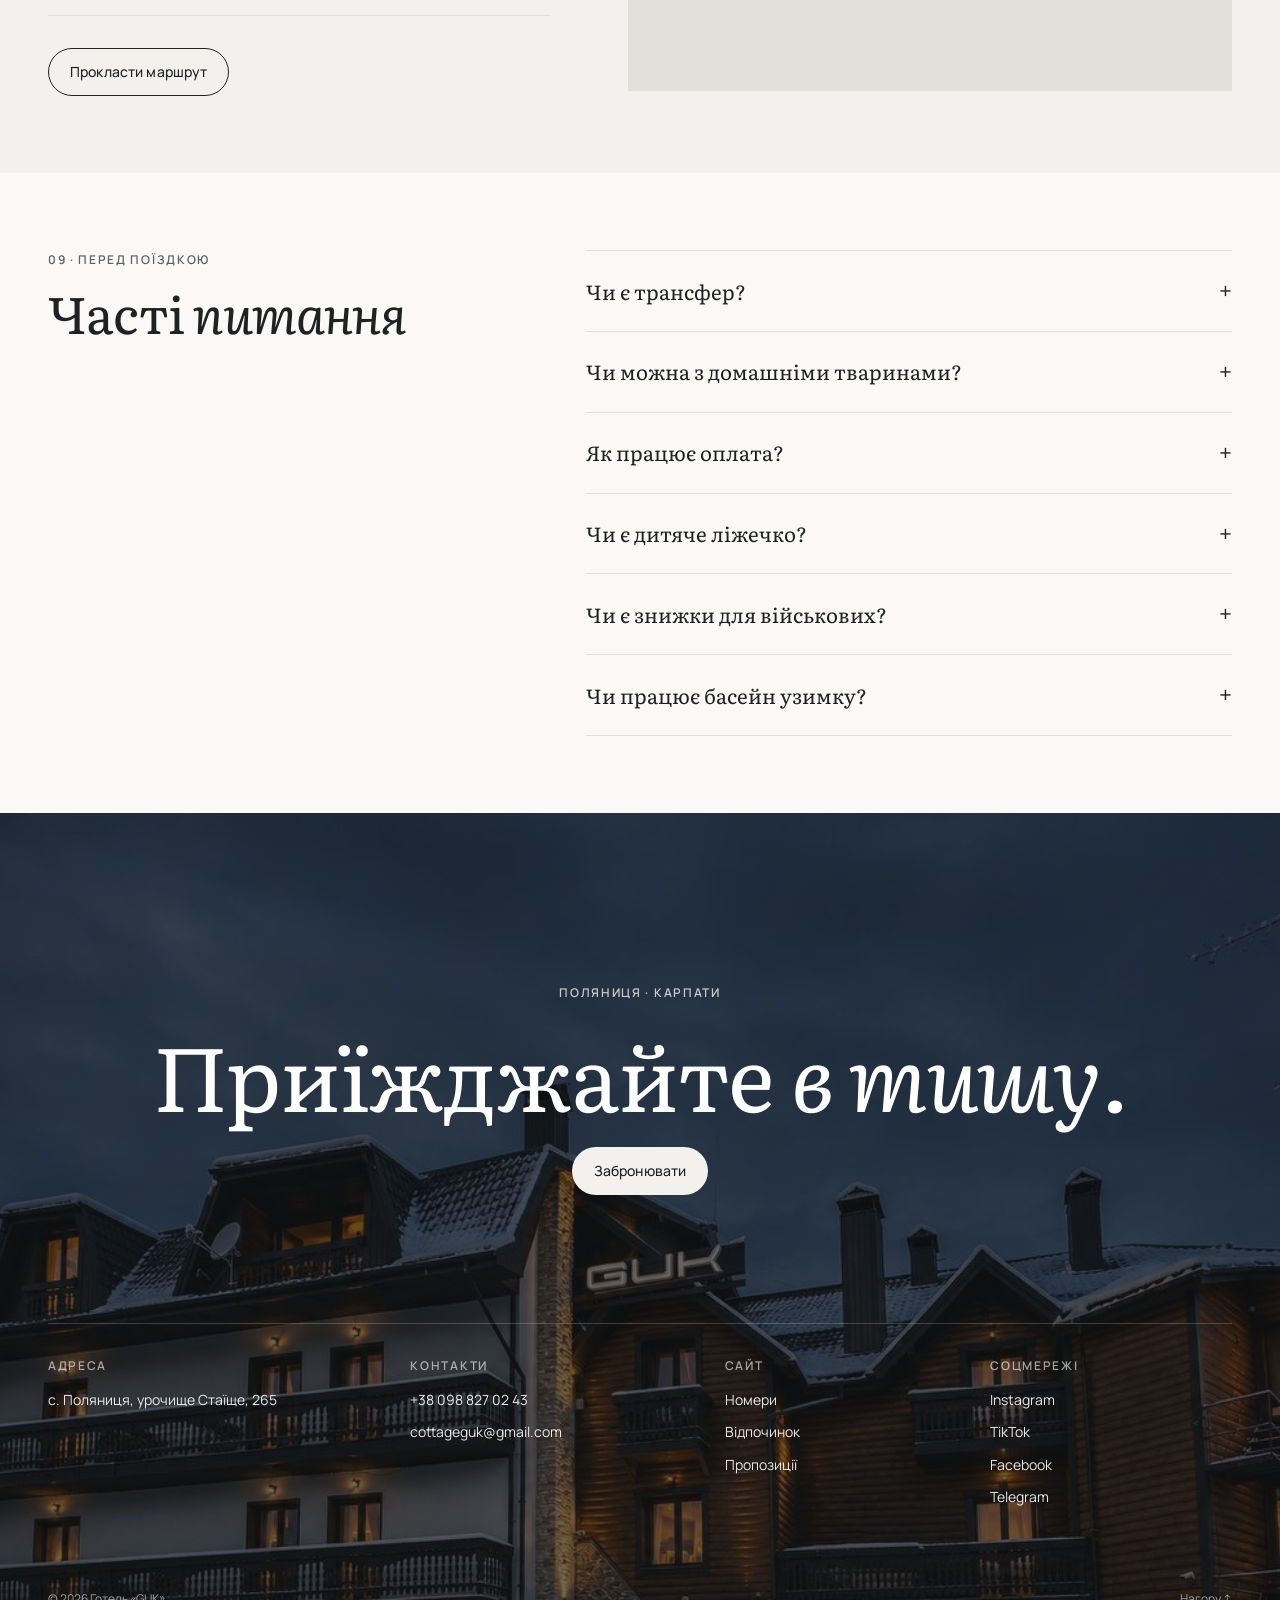
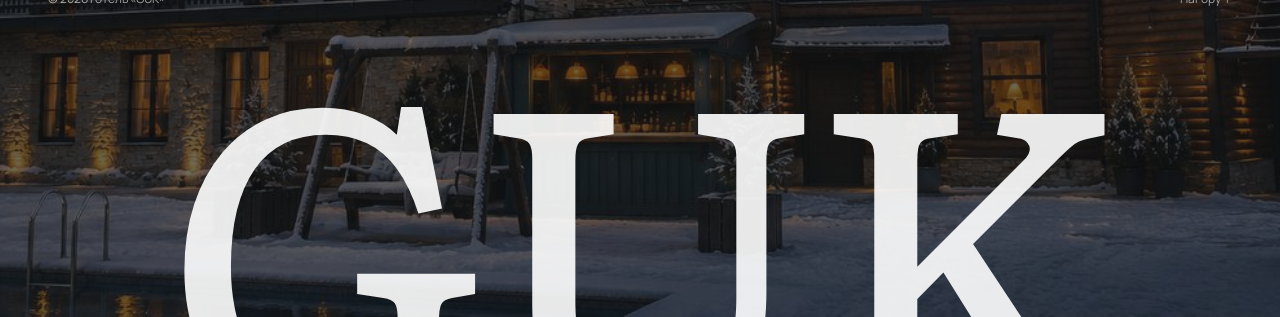
==== commit bb5b8737: "Відгуки: прибрано лічильник, додано оцінку Google 4,2/5 поруч із Booking 9,1/10 Co-Authored-By: Clau" ====
--- a/index.html
+++ b/index.html
@@ -662,8 +662,10 @@
             <h2 class="reveal">Гості скажуть <em>краще</em> за нас</h2>
           </div>
           <div class="reviews__aside reveal">
-            <p class="reviews__score"><strong>9,1</strong><span>501 відгук на Booking.com</span></p>
-            <p class="reviews__counter" aria-live="polite"><span data-reviews-current>01</span> / <span data-reviews-total>21</span></p>
+            <div class="reviews__scores">
+              <p class="reviews__score"><strong>9,1<small>/10</small></strong><span>501 відгук на Booking.com</span></p>
+              <p class="reviews__score"><strong>4,2<small>/5</small></strong><span>389 відгуків у Google</span></p>
+            </div>
             <div class="rooms__nav">
               <button class="round-btn" type="button" data-reviews-prev aria-label="Попередній відгук">←</button>
               <button class="round-btn" type="button" data-reviews-next aria-label="Наступний відгук">→</button>
--- a/css/home.css
+++ b/css/home.css
@@ -802,6 +802,11 @@
   gap: clamp(24px, 4vw, 56px);
 }
 
+/* Дві оцінки поруч: Booking.com і Google */
+.reviews__scores {
+  display: flex;
+  gap: clamp(24px, 3.5vw, 48px);
+}
 .reviews__score {
   display: grid;
   margin: 0;
@@ -813,6 +818,10 @@
   font-weight: 400;
   line-height: 0.9;
 }
+.reviews__score strong small {
+  font-size: 0.3em;
+  color: var(--color-on-dark-muted);
+}
 .reviews__score span {
   margin-top: 8px;
   font-size: var(--fs-small);
@@ -828,19 +837,6 @@
   background: var(--color-on-dark);
   border-color: var(--color-on-dark);
   color: var(--color-dark);
-}
-
-/* Лічильник «01 / 11» біля стрілок */
-.reviews__counter {
-  margin: 0 0 14px;
-  white-space: nowrap;
-  font-size: var(--fs-small);
-  font-variant-numeric: tabular-nums;
-  letter-spacing: 0.08em;
-  color: var(--color-on-dark-muted);
-}
-.reviews__counter span:first-child {
-  color: var(--color-on-dark);
 }
 
 /* Карусель: один слайд на всю ширину контейнера, гортається з «магнітом» */
@@ -1029,14 +1025,11 @@
     width: 100%;
     gap: 20px 16px;
   }
-  .reviews__score {
+  .reviews__scores {
     flex-basis: 100%;
   }
   .reviews__score {
     text-align: left;
-  }
-  .reviews__counter {
-    margin: 0 auto 14px 0;
   }
 }
 
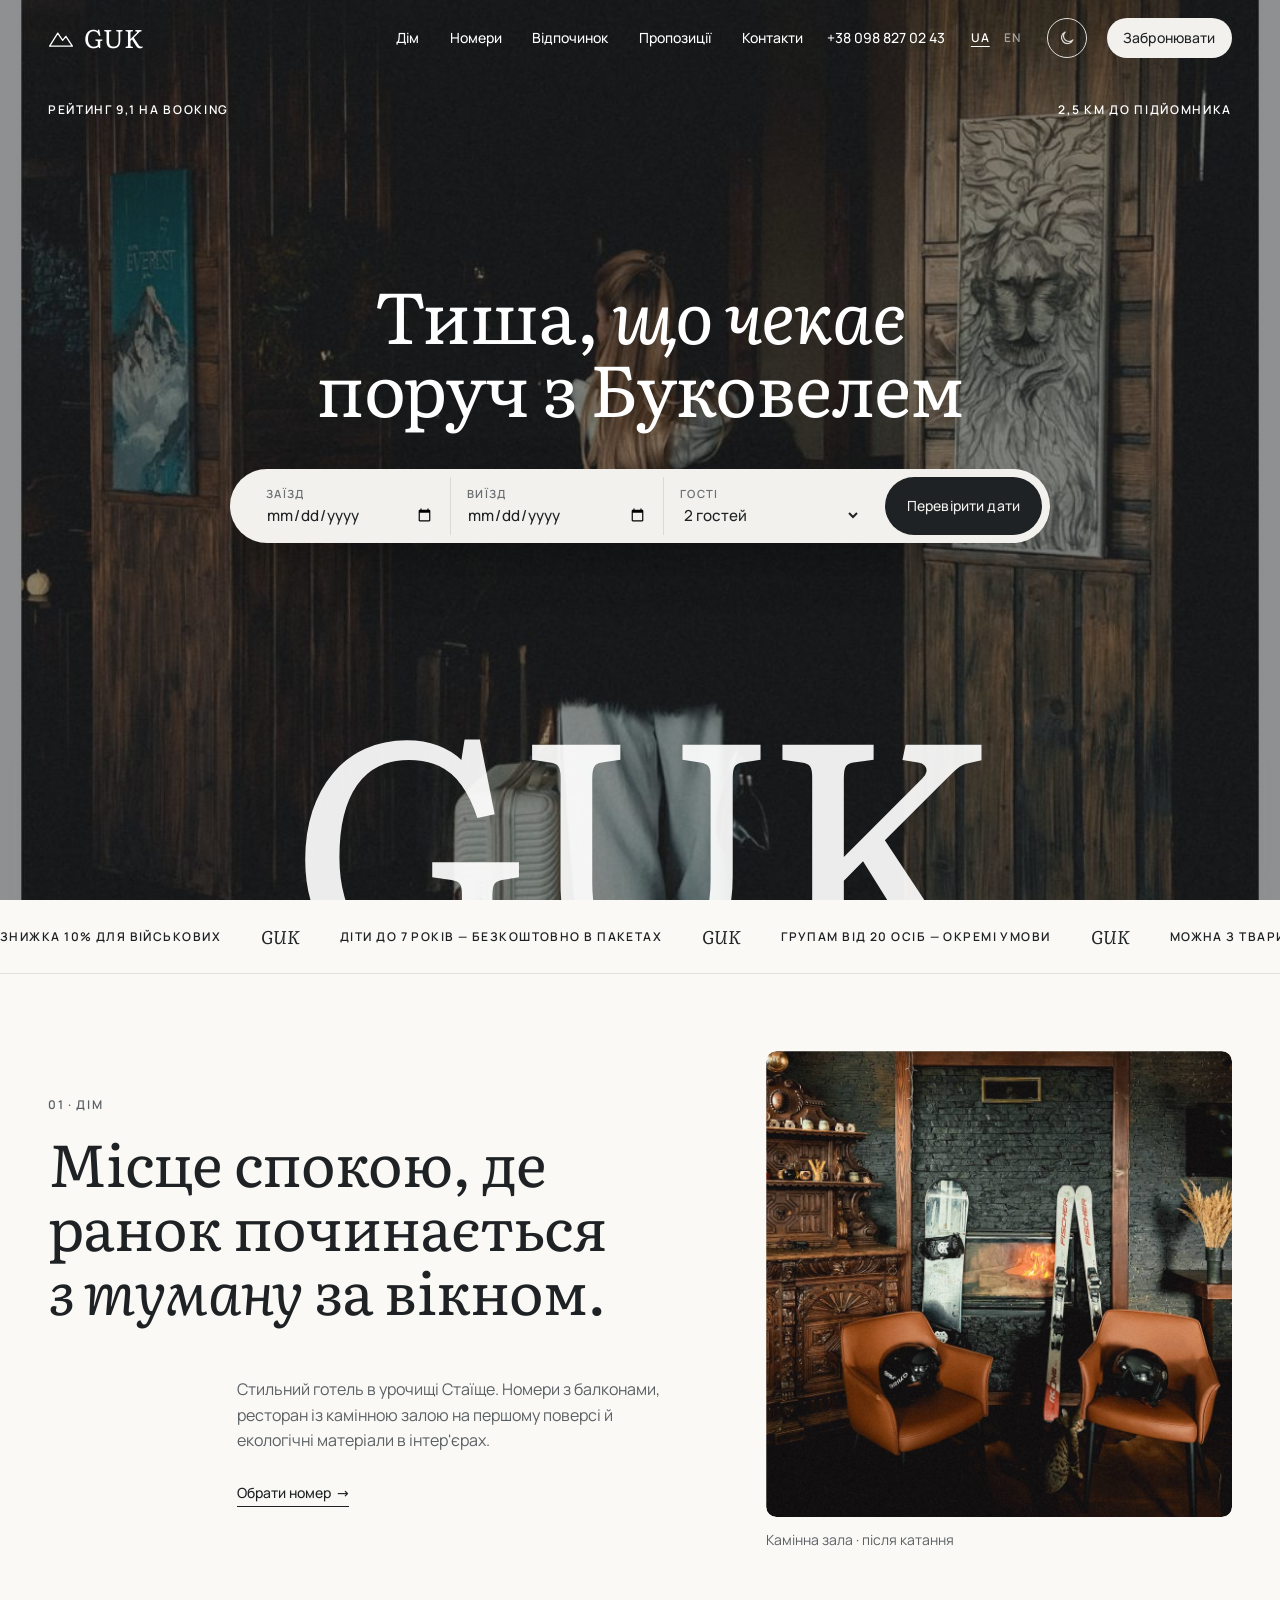
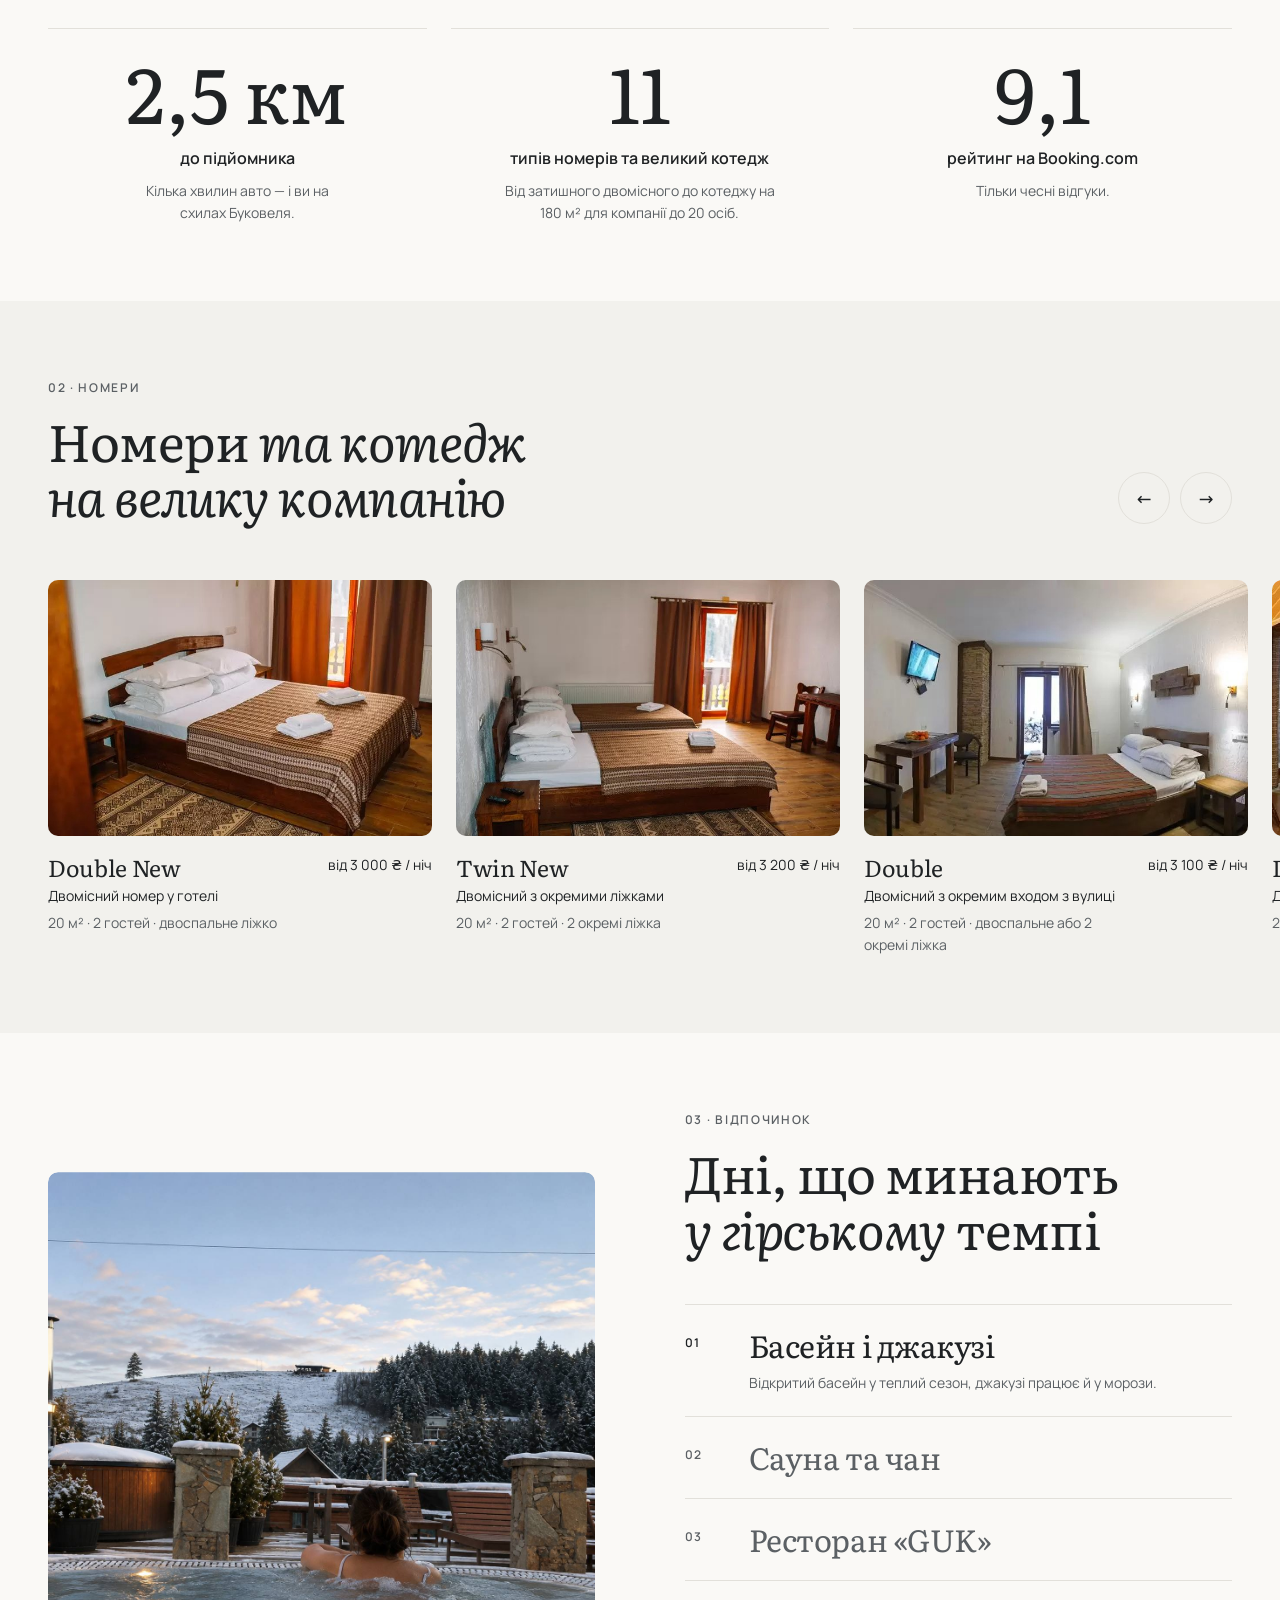
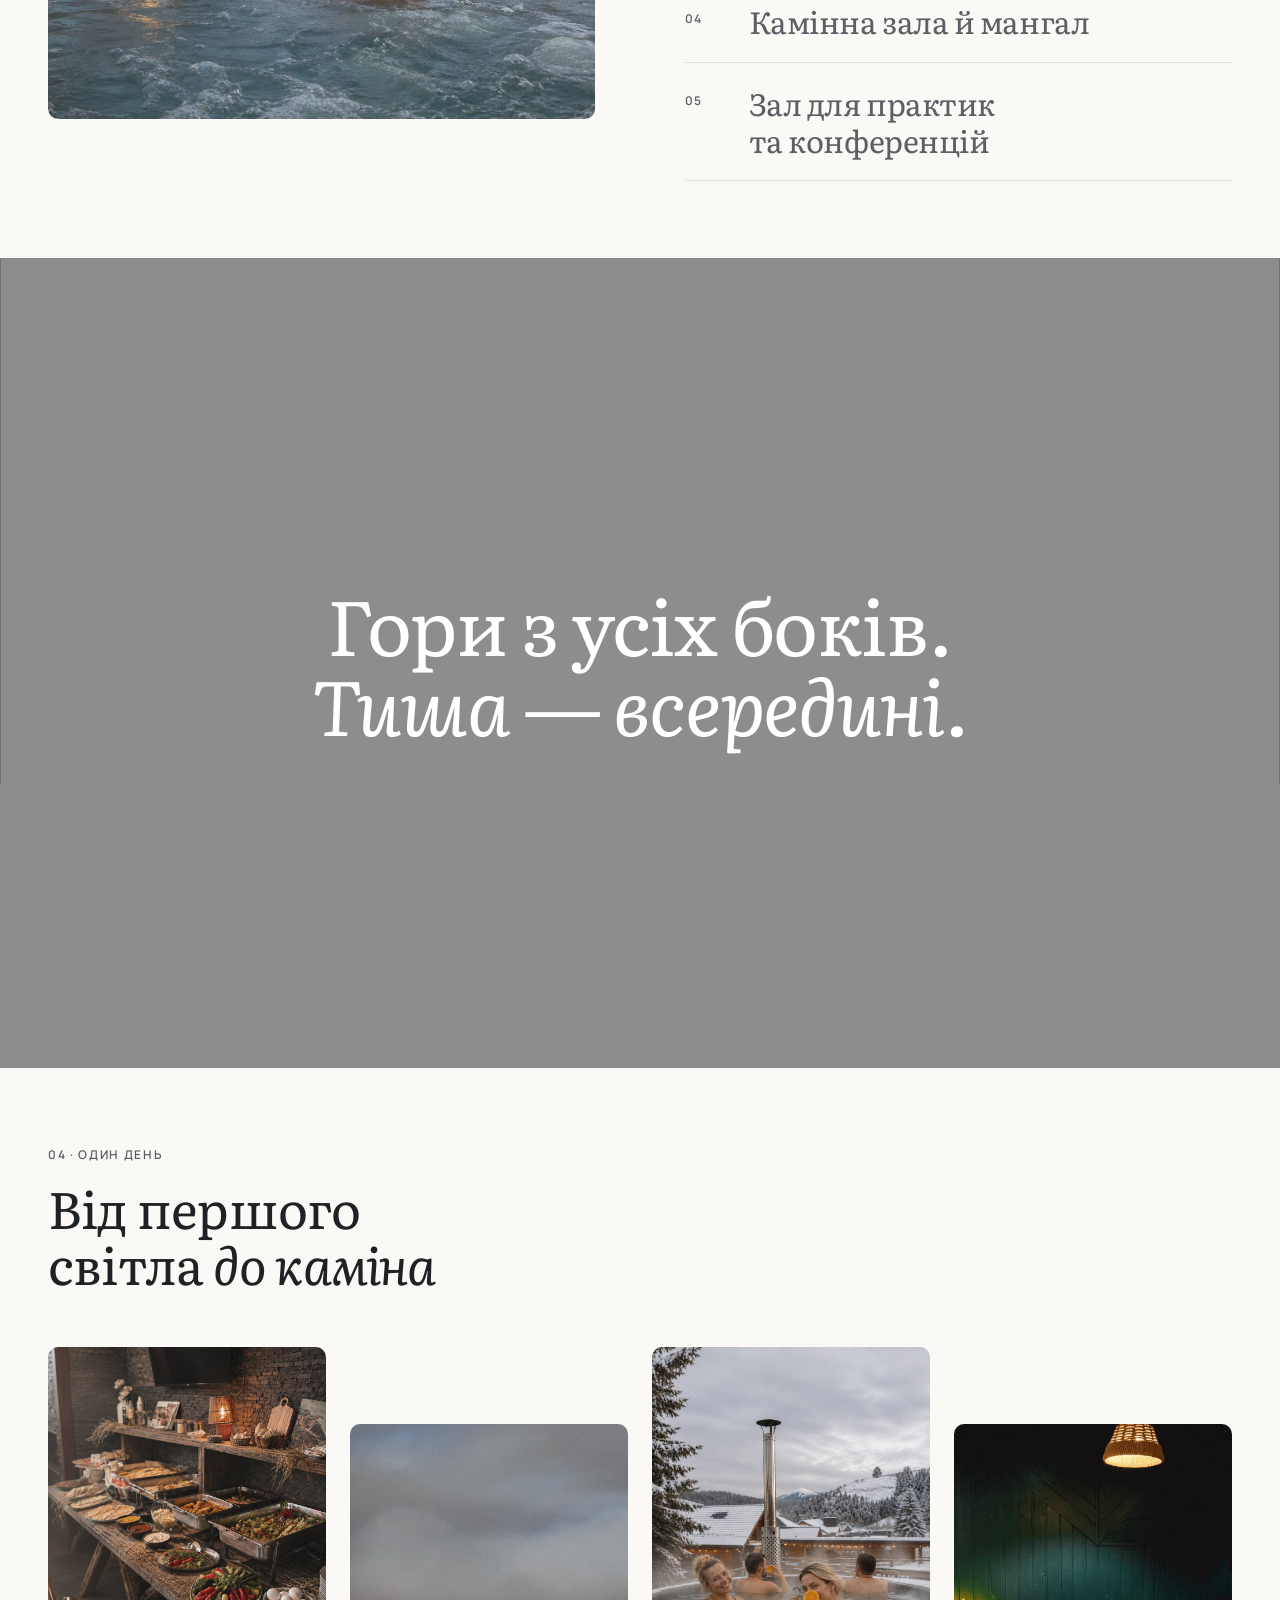
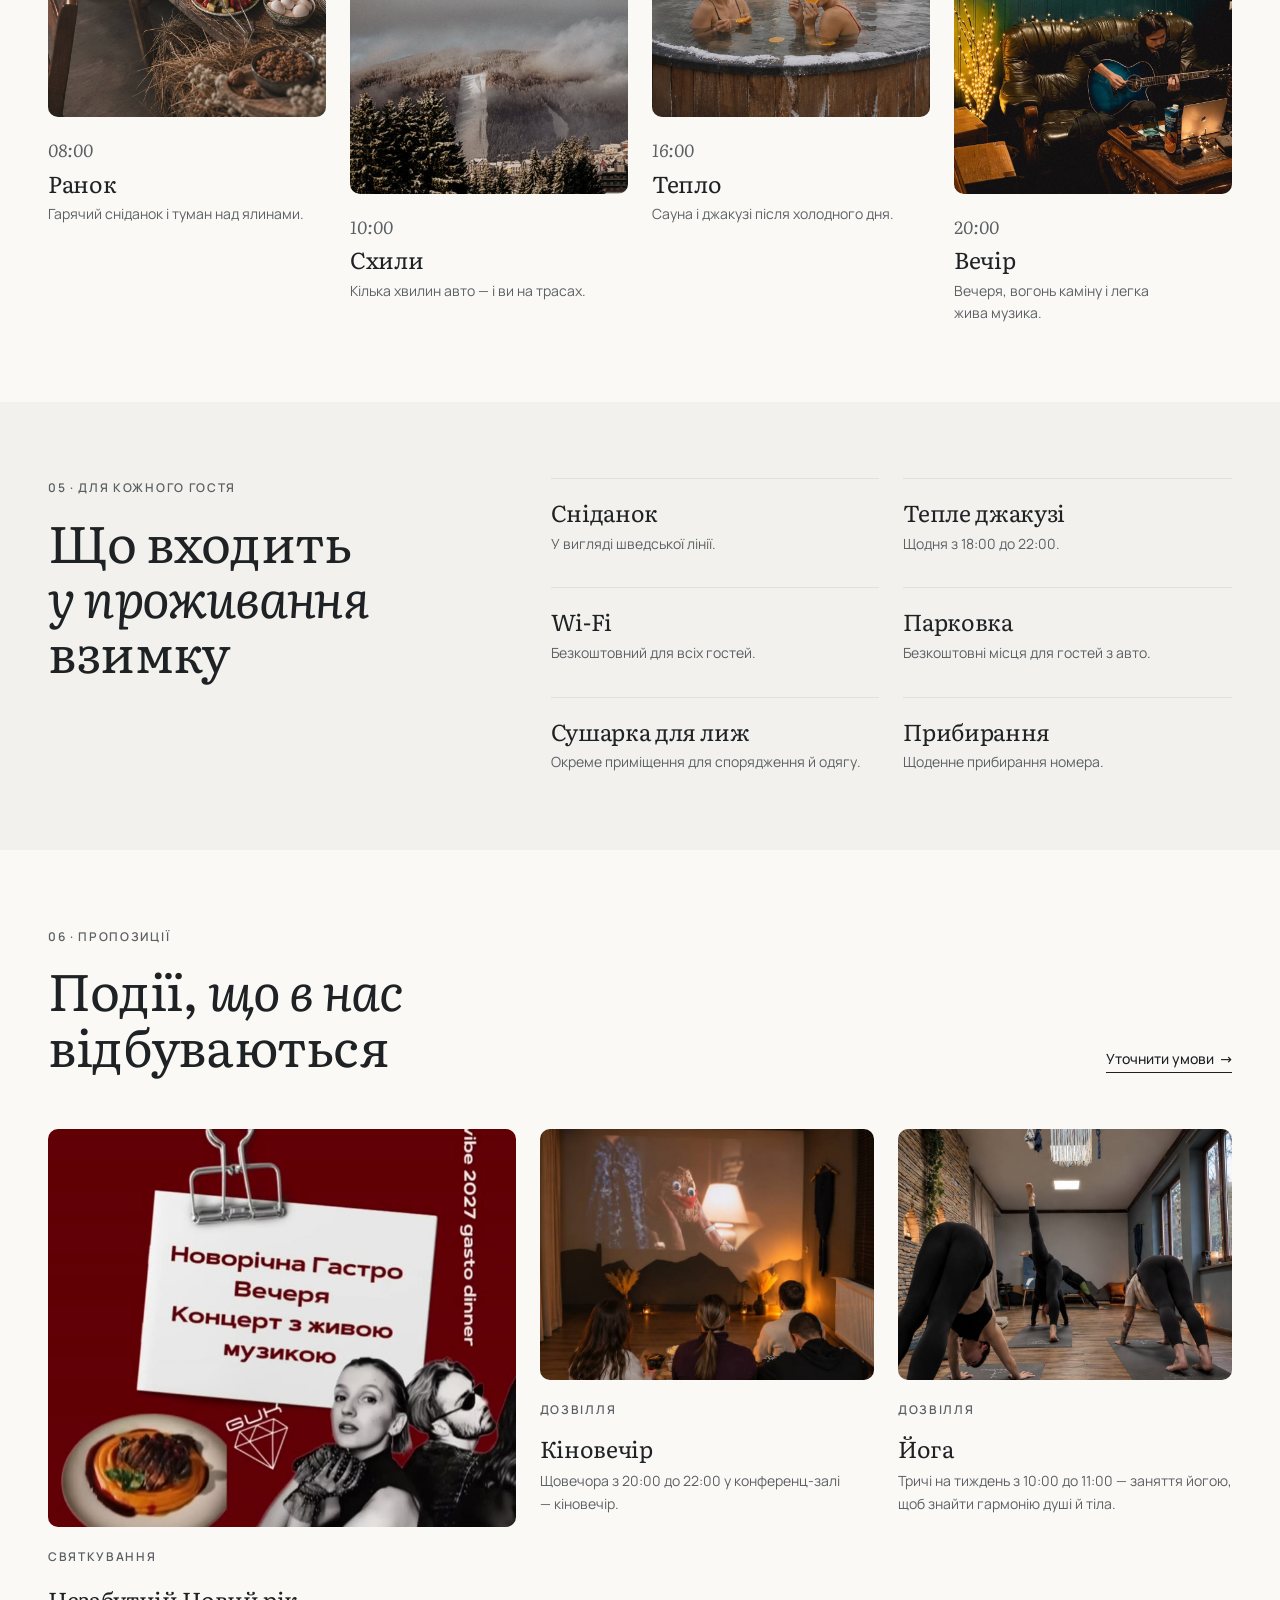
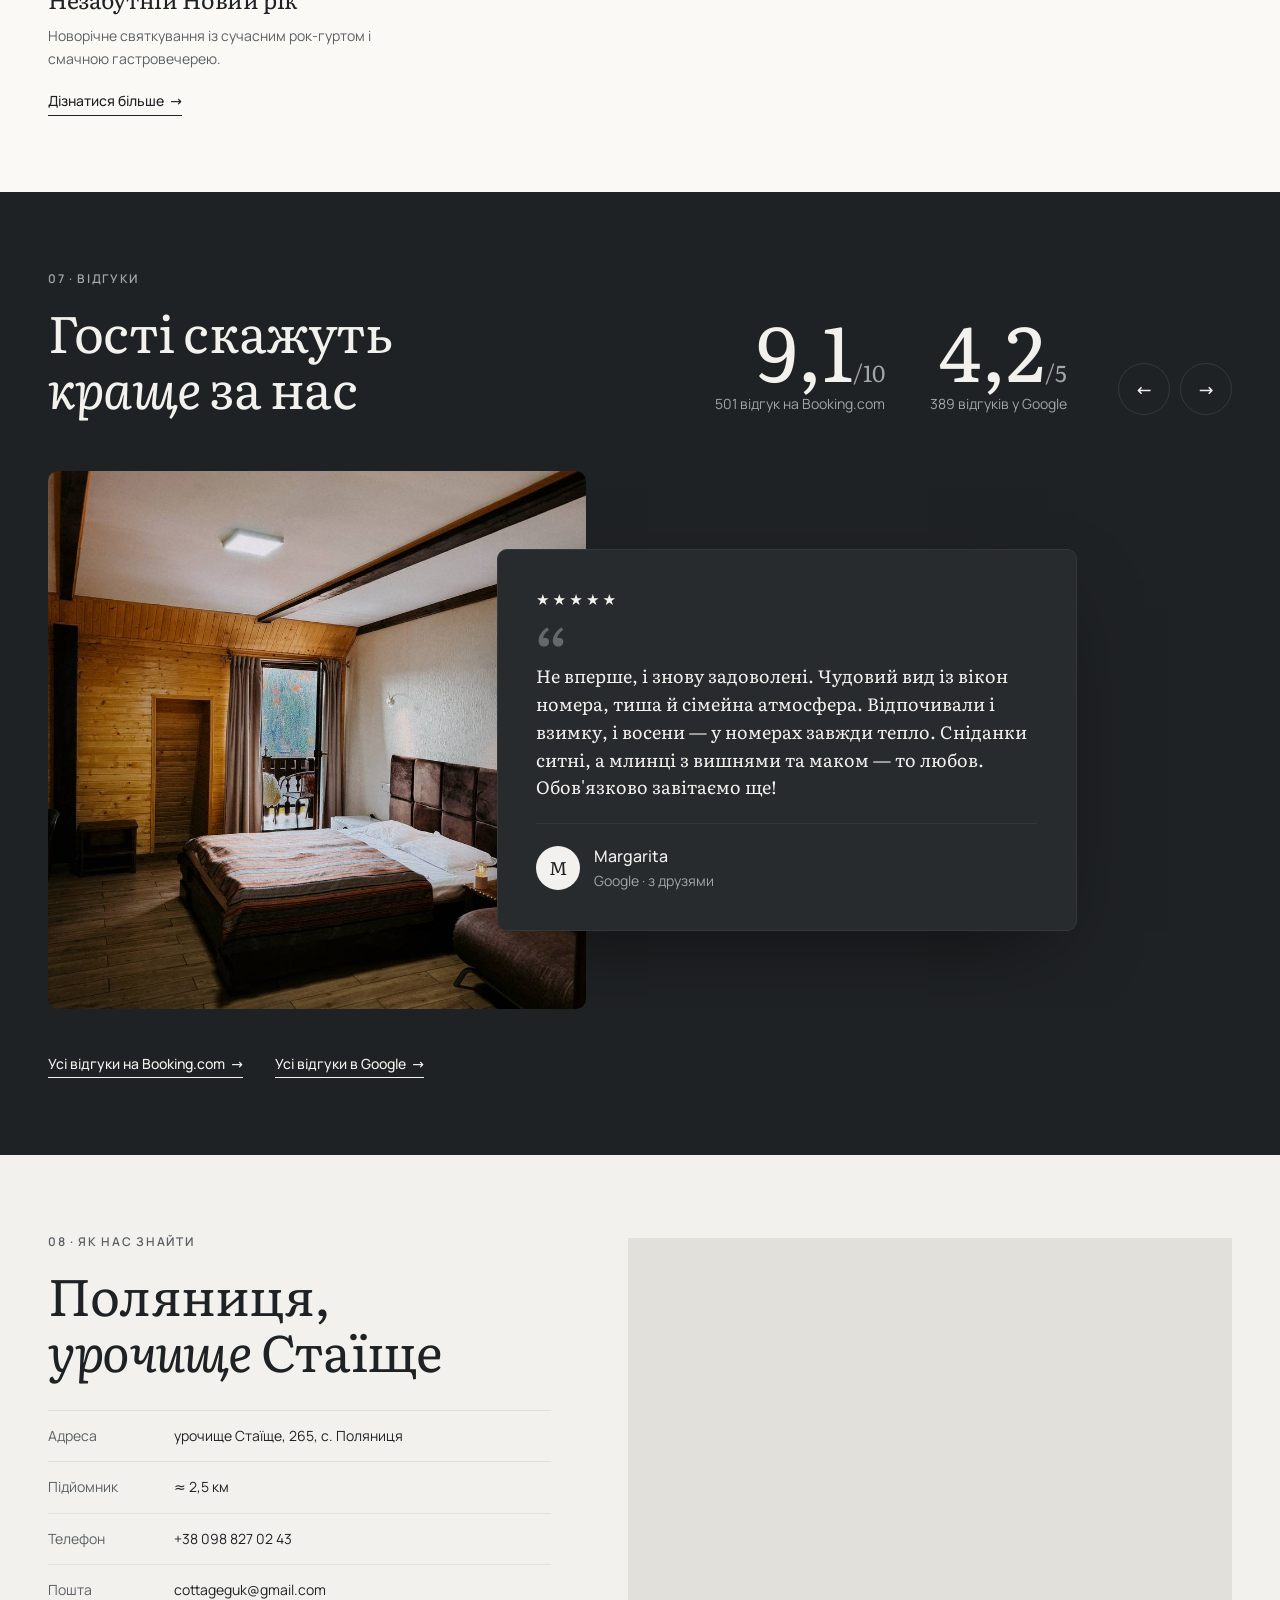
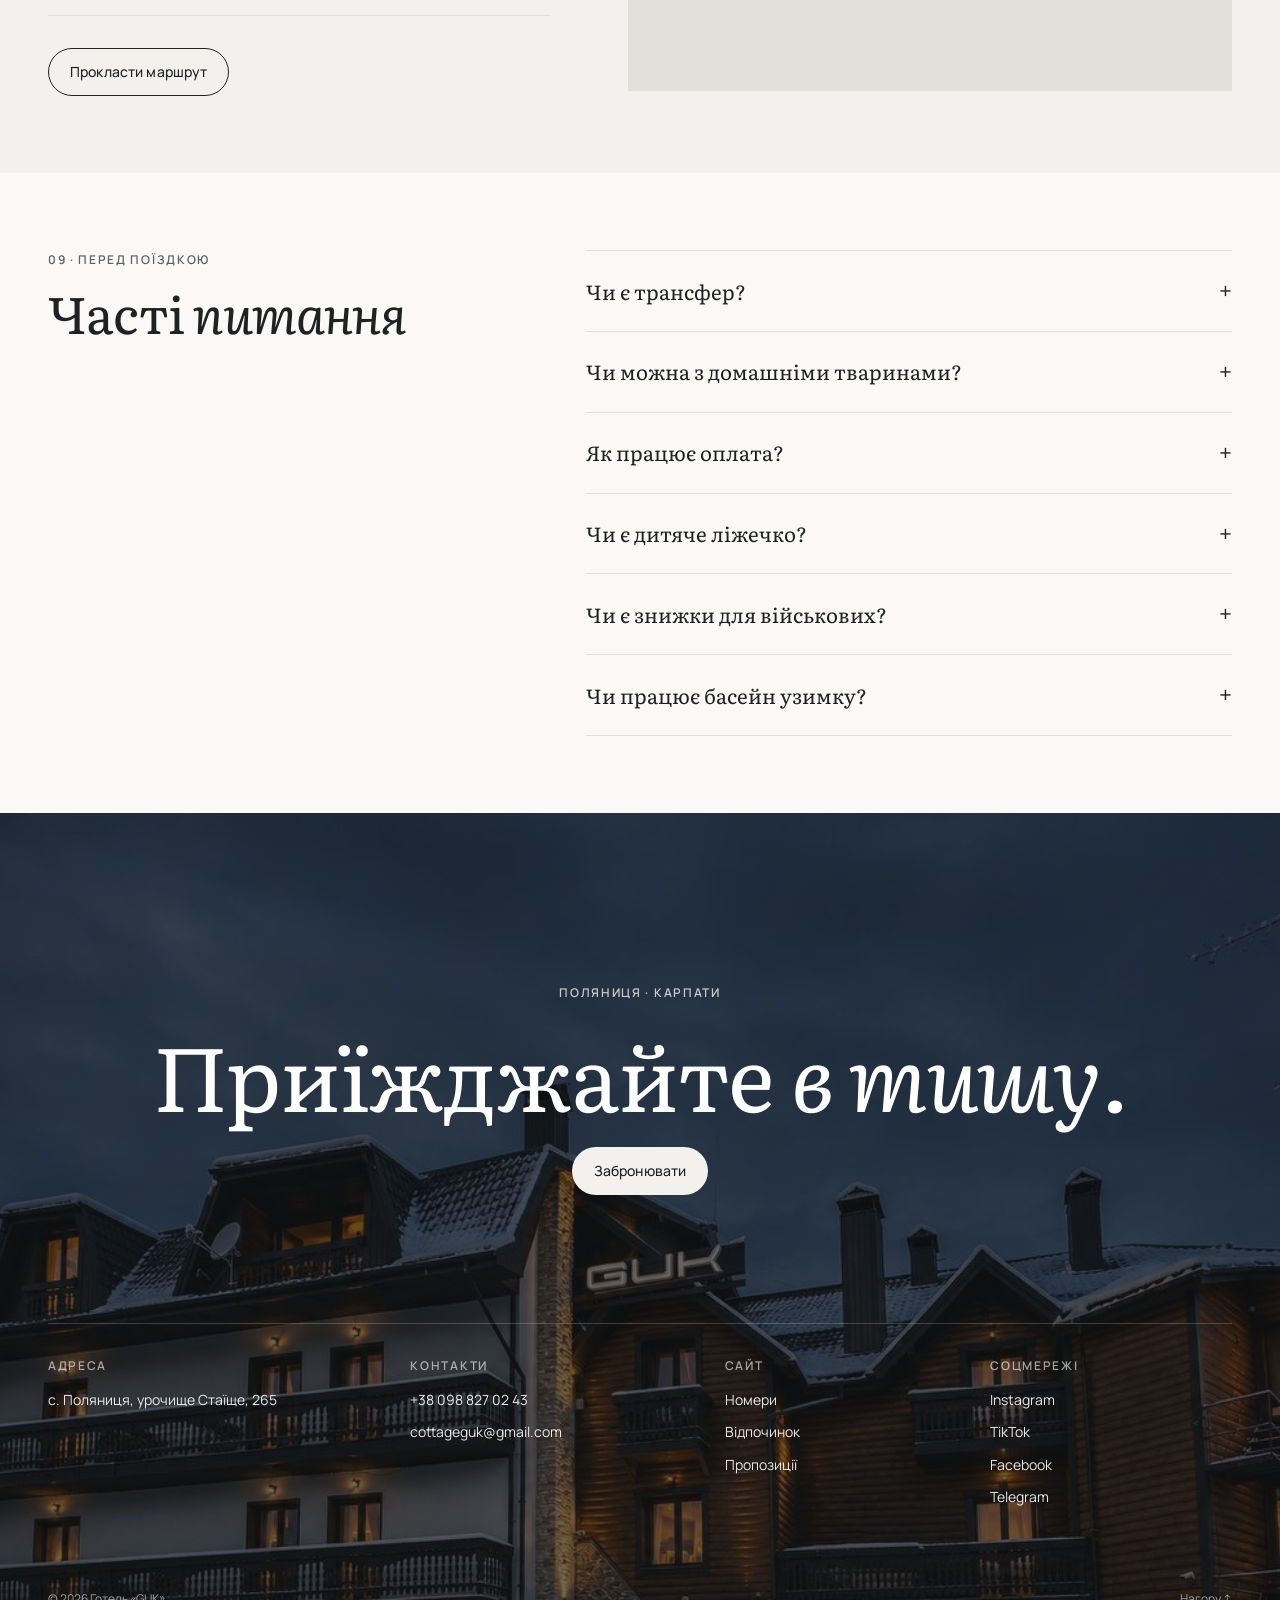
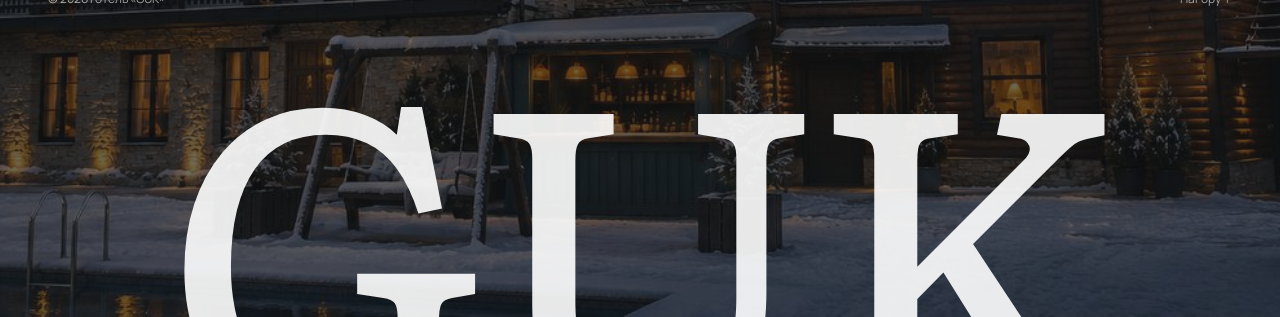
==== commit 9b6c5cf4: "Відгуки: 21 власне фото з Instagram готелю, кожне під зміст відгуку Co-Authored-By: Claude Opus 5.5 " ====
--- a/index.html
+++ b/index.html
@@ -674,9 +674,9 @@
         </div>
 
         <div class="reviews__track" data-reviews-track tabindex="0" aria-roledescription="карусель" aria-label="Відгуки — гортайте вбік">
-          <!-- Відгук 01: Margarita · фото: images/day/breakfast.jpeg -->
-          <div class="review">
-            <img class="review__photo photo" src="./images/day/breakfast.jpeg" alt="" loading="lazy">
+          <!-- Відгук 01: Margarita · фото: images/reviews/room-balcony.jpg -->
+          <div class="review">
+            <img class="review__photo photo" src="./images/reviews/room-balcony.jpg" alt="" loading="lazy">
             <figure class="review__card">
               <p class="review__stars" aria-label="Оцінка 5 з 5">★★★★★</p>
               <blockquote class="review__text">
@@ -689,9 +689,9 @@
             </figure>
           </div>
 
-          <!-- Відгук з Booking: Ірина · фото: images/leisure/yoga.jpg -->
-          <div class="review">
-            <img class="review__photo photo" src="./images/leisure/yoga.jpg" alt="" loading="lazy">
+          <!-- Відгук з Booking: Ірина · фото: images/reviews/facade-pool.jpg -->
+          <div class="review">
+            <img class="review__photo photo" src="./images/reviews/facade-pool.jpg" alt="" loading="lazy">
             <figure class="review__card">
               <p class="review__stars review__stars--score" aria-label="Оцінка 10 з 10">10<small>/10</small></p>
               <blockquote class="review__text">
@@ -704,9 +704,9 @@
             </figure>
           </div>
 
-          <!-- Відгук 02: Kissslorod · фото: images/rest/sauna.jpg -->
-          <div class="review">
-            <img class="review__photo photo" src="./images/rest/sauna.jpg" alt="" loading="lazy">
+          <!-- Відгук 02: Kissslorod · фото: images/reviews/music-fireplace.jpg -->
+          <div class="review">
+            <img class="review__photo photo" src="./images/reviews/music-fireplace.jpg" alt="" loading="lazy">
             <figure class="review__card">
               <p class="review__stars" aria-label="Оцінка 5 з 5">★★★★★</p>
               <blockquote class="review__text">
@@ -719,9 +719,9 @@
             </figure>
           </div>
 
-          <!-- Відгук з Booking: Олена · фото: images/rooms/duplex/2.jpg -->
-          <div class="review">
-            <img class="review__photo photo" src="./images/rooms/duplex/2.jpg" alt="" loading="lazy">
+          <!-- Відгук з Booking: Олена · фото: images/reviews/hoverla.jpg -->
+          <div class="review">
+            <img class="review__photo photo" src="./images/reviews/hoverla.jpg" alt="" loading="lazy">
             <figure class="review__card">
               <p class="review__stars review__stars--score" aria-label="Оцінка 10 з 10">10<small>/10</small></p>
               <blockquote class="review__text">
@@ -734,9 +734,9 @@
             </figure>
           </div>
 
-          <!-- Відгук 03: Оксана С. · фото: images/about/fireplace-hall.jpg -->
-          <div class="review">
-            <img class="review__photo photo" src="./images/about/fireplace-hall.jpg" alt="" loading="lazy">
+          <!-- Відгук 03: Оксана С. · фото: images/reviews/cat.jpg -->
+          <div class="review">
+            <img class="review__photo photo photo--bottom" src="./images/reviews/cat.jpg" alt="" loading="lazy">
             <figure class="review__card">
               <p class="review__stars" aria-label="Оцінка 5 з 5">★★★★★</p>
               <blockquote class="review__text">
@@ -749,9 +749,9 @@
             </figure>
           </div>
 
-          <!-- Відгук з Booking: Володимир · фото: images/rooms/duplex/1.jpg -->
-          <div class="review">
-            <img class="review__photo photo" src="./images/rooms/duplex/1.jpg" alt="" loading="lazy">
+          <!-- Відгук з Booking: Володимир · фото: images/reviews/pool-ladder.jpg -->
+          <div class="review">
+            <img class="review__photo photo" src="./images/reviews/pool-ladder.jpg" alt="" loading="lazy">
             <figure class="review__card">
               <p class="review__stars review__stars--score" aria-label="Оцінка 10 з 10">10<small>/10</small></p>
               <blockquote class="review__text">
@@ -764,9 +764,9 @@
             </figure>
           </div>
 
-          <!-- Відгук 04: Aleksa W. · фото: images/rest/restaurant.jpg -->
-          <div class="review">
-            <img class="review__photo photo" src="./images/rest/restaurant.jpg" alt="" loading="lazy">
+          <!-- Відгук 04: Aleksa W. · фото: images/reviews/terrace-sunset.jpg -->
+          <div class="review">
+            <img class="review__photo photo" src="./images/reviews/terrace-sunset.jpg" alt="" loading="lazy">
             <figure class="review__card">
               <p class="review__stars" aria-label="Оцінка 5 з 5">★★★★★</p>
               <blockquote class="review__text">
@@ -779,9 +779,9 @@
             </figure>
           </div>
 
-          <!-- Відгук з Booking: Микола · фото: images/rooms/quadruple/1.jpg -->
-          <div class="review">
-            <img class="review__photo photo" src="./images/rooms/quadruple/1.jpg" alt="" loading="lazy">
+          <!-- Відгук з Booking: Микола · фото: images/reviews/pool-cocktails.jpg -->
+          <div class="review">
+            <img class="review__photo photo" src="./images/reviews/pool-cocktails.jpg" alt="" loading="lazy">
             <figure class="review__card">
               <p class="review__stars review__stars--score" aria-label="Оцінка 10 з 10">10<small>/10</small></p>
               <blockquote class="review__text">
@@ -794,9 +794,9 @@
             </figure>
           </div>
 
-          <!-- Відгук 05: Lone Frod · фото: images/rest/fireplace-evening.jpg -->
-          <div class="review">
-            <img class="review__photo photo" src="./images/rest/fireplace-evening.jpg" alt="" loading="lazy">
+          <!-- Відгук 05: Lone Frod · фото: images/reviews/painting-cup.jpg -->
+          <div class="review">
+            <img class="review__photo photo" src="./images/reviews/painting-cup.jpg" alt="" loading="lazy">
             <figure class="review__card">
               <p class="review__stars" aria-label="Оцінка 4 з 5">★★★★<span class="review__star--off">★</span></p>
               <blockquote class="review__text">
@@ -809,9 +809,9 @@
             </figure>
           </div>
 
-          <!-- Відгук з Booking: Oksana · фото: images/rooms/twin-new/1.jpg -->
-          <div class="review">
-            <img class="review__photo photo" src="./images/rooms/twin-new/1.jpg" alt="" loading="lazy">
+          <!-- Відгук з Booking: Oksana · фото: images/reviews/terrace-drinks.jpg -->
+          <div class="review">
+            <img class="review__photo photo" src="./images/reviews/terrace-drinks.jpg" alt="" loading="lazy">
             <figure class="review__card">
               <p class="review__stars review__stars--score" aria-label="Оцінка 10 з 10">10<small>/10</small></p>
               <blockquote class="review__text">
@@ -824,9 +824,9 @@
             </figure>
           </div>
 
-          <!-- Відгук 06: Julia S. · фото: images/leisure/yoga-2.jpg -->
-          <div class="review">
-            <img class="review__photo photo" src="./images/leisure/yoga-2.jpg" alt="" loading="lazy">
+          <!-- Відгук 06: Julia S. · фото: images/reviews/lobby.jpg -->
+          <div class="review">
+            <img class="review__photo photo" src="./images/reviews/lobby.jpg" alt="" loading="lazy">
             <figure class="review__card">
               <p class="review__stars" aria-label="Оцінка 5 з 5">★★★★★</p>
               <blockquote class="review__text">
@@ -839,9 +839,9 @@
             </figure>
           </div>
 
-          <!-- Відгук з Booking: Воловик · фото: images/rooms/family/2.jpg -->
-          <div class="review">
-            <img class="review__photo photo" src="./images/rooms/family/2.jpg" alt="" loading="lazy">
+          <!-- Відгук з Booking: Воловик · фото: images/reviews/synyak.jpg -->
+          <div class="review">
+            <img class="review__photo photo" src="./images/reviews/synyak.jpg" alt="" loading="lazy">
             <figure class="review__card">
               <p class="review__stars review__stars--score" aria-label="Оцінка 10 з 10">10<small>/10</small></p>
               <blockquote class="review__text">
@@ -854,9 +854,9 @@
             </figure>
           </div>
 
-          <!-- Відгук 07: Юлія Д. · фото: images/footermain2.jpeg -->
-          <div class="review">
-            <img class="review__photo photo" src="./images/footermain2.jpeg" alt="" loading="lazy">
+          <!-- Відгук 07: Юлія Д. · фото: images/reviews/view-winter.jpg -->
+          <div class="review">
+            <img class="review__photo photo" src="./images/reviews/view-winter.jpg" alt="" loading="lazy">
             <figure class="review__card">
               <p class="review__stars" aria-label="Оцінка 5 з 5">★★★★★</p>
               <blockquote class="review__text">
@@ -869,9 +869,9 @@
             </figure>
           </div>
 
-          <!-- Відгук з Booking: Костянтин · фото: images/rooms/family/1.jpg -->
-          <div class="review">
-            <img class="review__photo photo" src="./images/rooms/family/1.jpg" alt="" loading="lazy">
+          <!-- Відгук з Booking: Костянтин · фото: images/reviews/coffee.jpg -->
+          <div class="review">
+            <img class="review__photo photo" src="./images/reviews/coffee.jpg" alt="" loading="lazy">
             <figure class="review__card">
               <p class="review__stars review__stars--score" aria-label="Оцінка 10 з 10">10<small>/10</small></p>
               <blockquote class="review__text">
@@ -884,9 +884,9 @@
             </figure>
           </div>
 
-          <!-- Відгук 08: Руслан П. · фото: images/day/hot-tub.jpg -->
-          <div class="review">
-            <img class="review__photo photo" src="./images/day/hot-tub.jpg" alt="" loading="lazy">
+          <!-- Відгук 08: Руслан П. · фото: images/reviews/bar.jpg -->
+          <div class="review">
+            <img class="review__photo photo" src="./images/reviews/bar.jpg" alt="" loading="lazy">
             <figure class="review__card">
               <p class="review__stars" aria-label="Оцінка 5 з 5">★★★★★</p>
               <blockquote class="review__text">
@@ -899,9 +899,9 @@
             </figure>
           </div>
 
-          <!-- Відгук з Booking: Bohdan · фото: images/rooms/suite-fireplace/1.jpg -->
-          <div class="review">
-            <img class="review__photo photo" src="./images/rooms/suite-fireplace/1.jpg" alt="" loading="lazy">
+          <!-- Відгук з Booking: Bohdan · фото: images/reviews/restaurant-vase.jpg -->
+          <div class="review">
+            <img class="review__photo photo" src="./images/reviews/restaurant-vase.jpg" alt="" loading="lazy">
             <figure class="review__card">
               <p class="review__stars review__stars--score" aria-label="Оцінка 10 з 10">10<small>/10</small></p>
               <blockquote class="review__text">
@@ -914,9 +914,9 @@
             </figure>
           </div>
 
-          <!-- Відгук 09: Nataly A. · фото: images/day/ski-slopes.jpg -->
-          <div class="review">
-            <img class="review__photo photo" src="./images/day/ski-slopes.jpg" alt="" loading="lazy">
+          <!-- Відгук 09: Nataly A. · фото: images/reviews/view-morning.jpg -->
+          <div class="review">
+            <img class="review__photo photo" src="./images/reviews/view-morning.jpg" alt="" loading="lazy">
             <figure class="review__card">
               <p class="review__stars" aria-label="Оцінка 5 з 5">★★★★★</p>
               <blockquote class="review__text">
@@ -929,9 +929,9 @@
             </figure>
           </div>
 
-          <!-- Відгук з Booking: Лариса · фото: images/rooms/attic/1.jpg -->
-          <div class="review">
-            <img class="review__photo photo" src="./images/rooms/attic/1.jpg" alt="" loading="lazy">
+          <!-- Відгук з Booking: Лариса · фото: images/reviews/banquet.jpg -->
+          <div class="review">
+            <img class="review__photo photo" src="./images/reviews/banquet.jpg" alt="" loading="lazy">
             <figure class="review__card">
               <p class="review__stars review__stars--score" aria-label="Оцінка 10 з 10">10<small>/10</small></p>
               <blockquote class="review__text">
@@ -944,9 +944,9 @@
             </figure>
           </div>
 
-          <!-- Відгук 10: Богдана · фото: images/rest/jacuzzi.jpg -->
-          <div class="review">
-            <img class="review__photo photo" src="./images/rest/jacuzzi.jpg" alt="" loading="lazy">
+          <!-- Відгук 10: Богдана · фото: images/reviews/forest-light.jpg -->
+          <div class="review">
+            <img class="review__photo photo" src="./images/reviews/forest-light.jpg" alt="" loading="lazy">
             <figure class="review__card">
               <p class="review__stars" aria-label="Оцінка 5 з 5">★★★★★</p>
               <blockquote class="review__text">
@@ -959,9 +959,9 @@
             </figure>
           </div>
 
-          <!-- Відгук з Booking: Юлія · фото: images/rooms/triple-new/1.jpg -->
-          <div class="review">
-            <img class="review__photo photo" src="./images/rooms/triple-new/1.jpg" alt="" loading="lazy">
+          <!-- Відгук з Booking: Юлія · фото: images/reviews/soup.jpg -->
+          <div class="review">
+            <img class="review__photo photo" src="./images/reviews/soup.jpg" alt="" loading="lazy">
             <figure class="review__card">
               <p class="review__stars review__stars--score" aria-label="Оцінка 10 з 10">10<small>/10</small></p>
               <blockquote class="review__text">
@@ -974,9 +974,9 @@
             </figure>
           </div>
 
-          <!-- Відгук 11: Дарья M. · фото: images/day/evening.jpeg -->
-          <div class="review">
-            <img class="review__photo photo" src="./images/day/evening.jpeg" alt="" loading="lazy">
+          <!-- Відгук 11: Дарья M. · фото: images/reviews/restaurant-hall.jpg -->
+          <div class="review">
+            <img class="review__photo photo" src="./images/reviews/restaurant-hall.jpg" alt="" loading="lazy">
             <figure class="review__card">
               <p class="review__stars" aria-label="Оцінка 5 з 5">★★★★★</p>
               <blockquote class="review__text">
